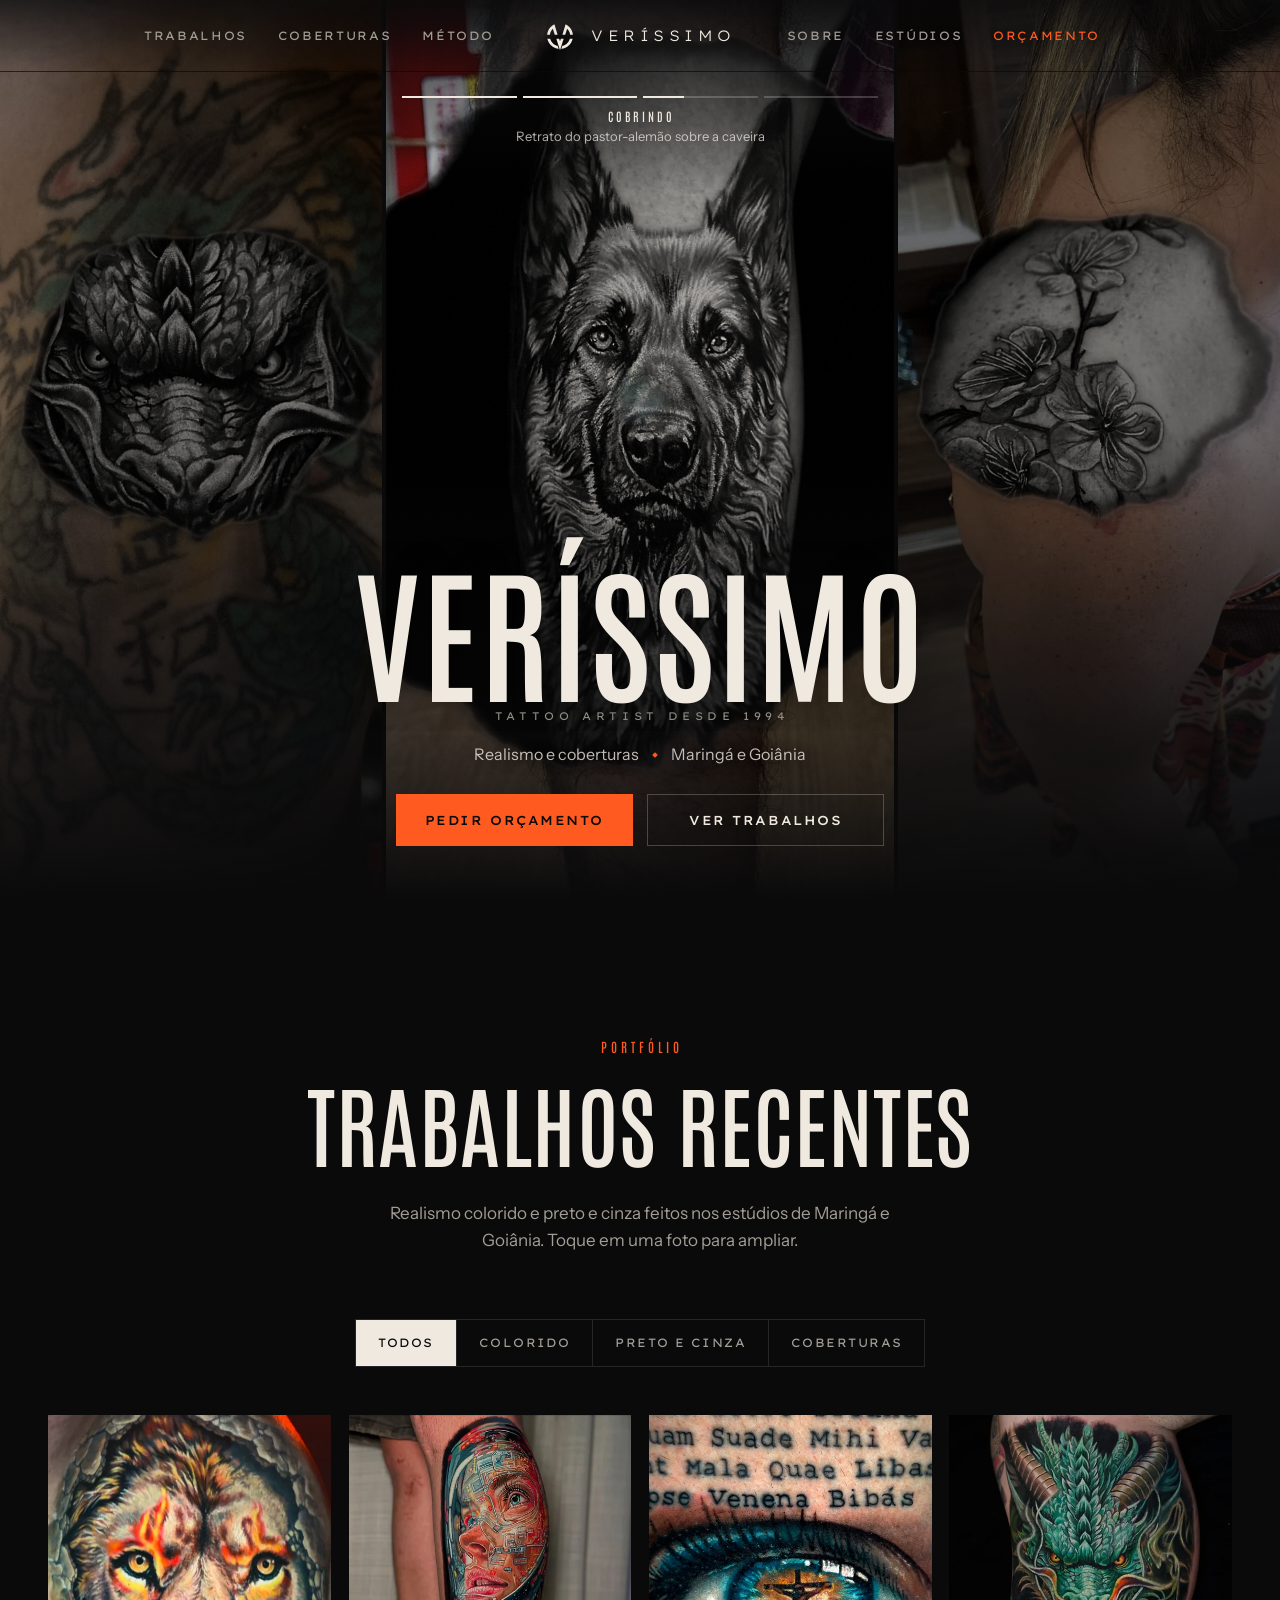
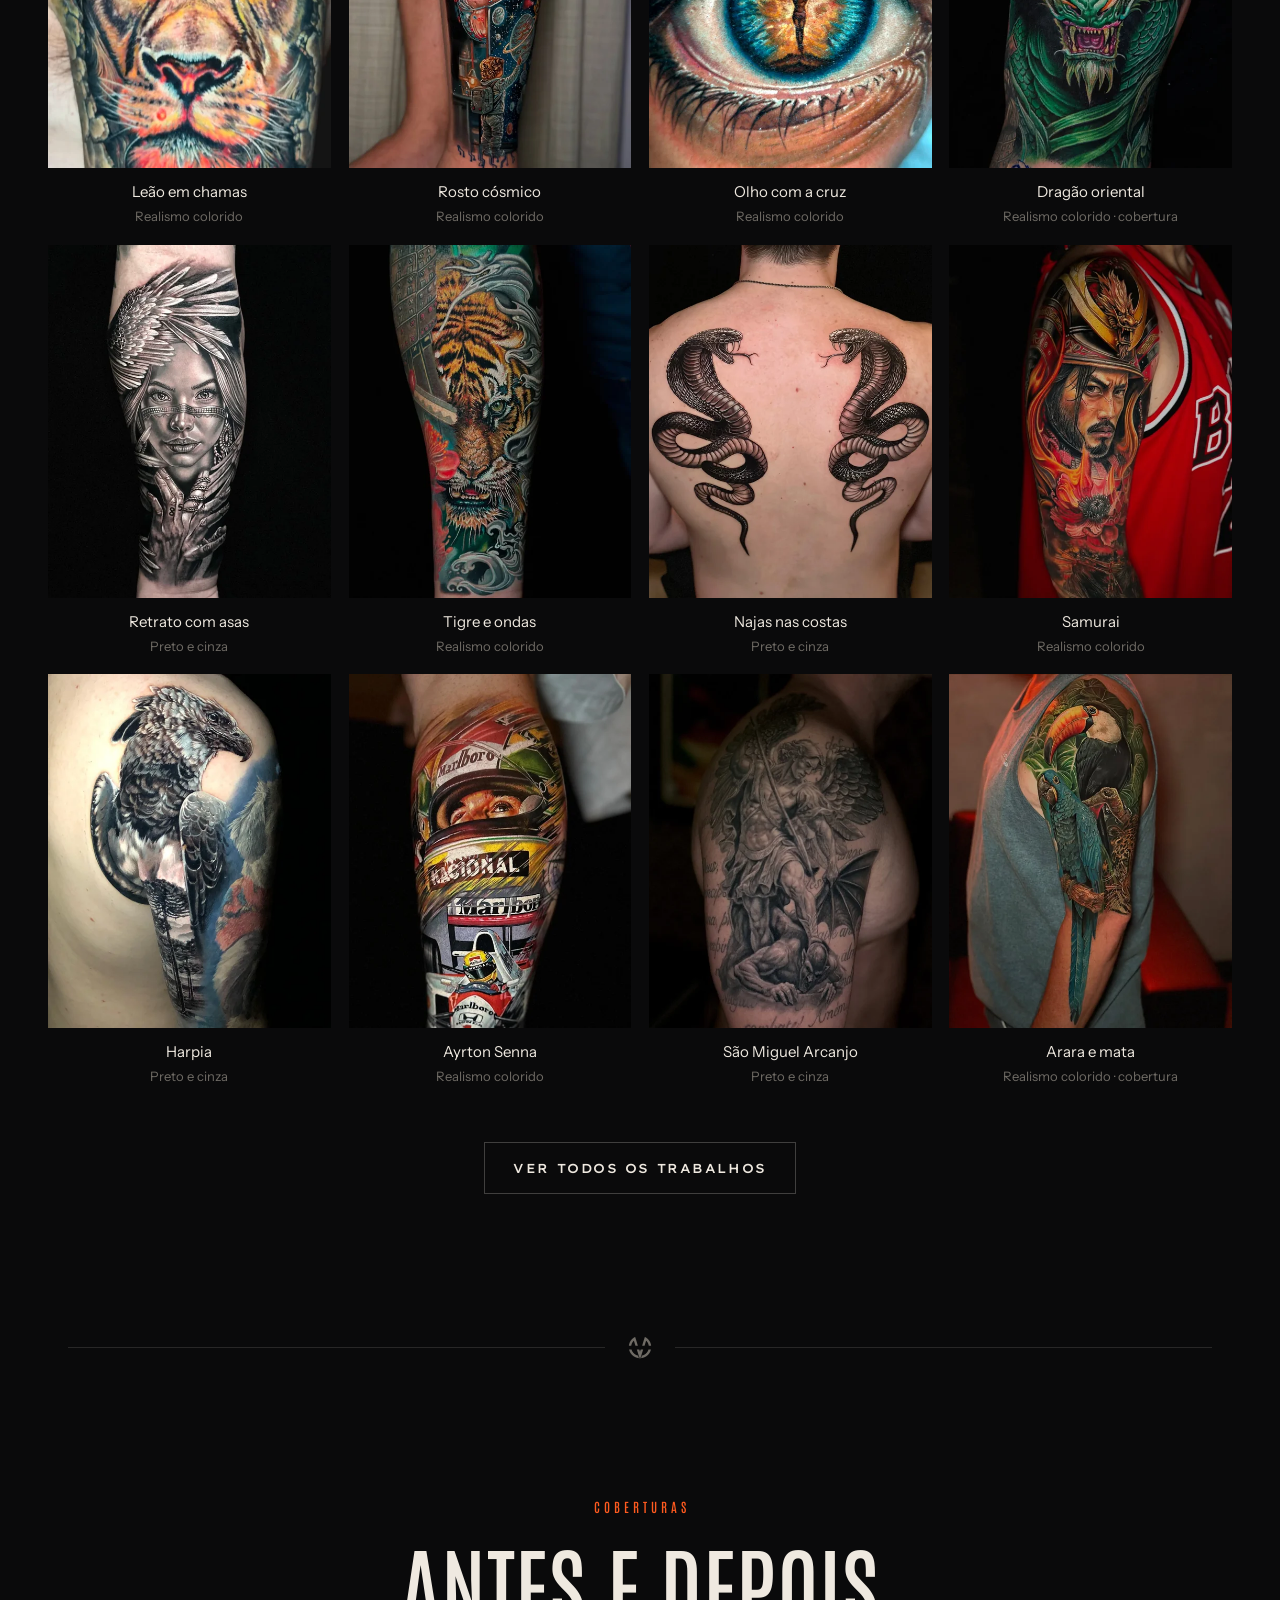
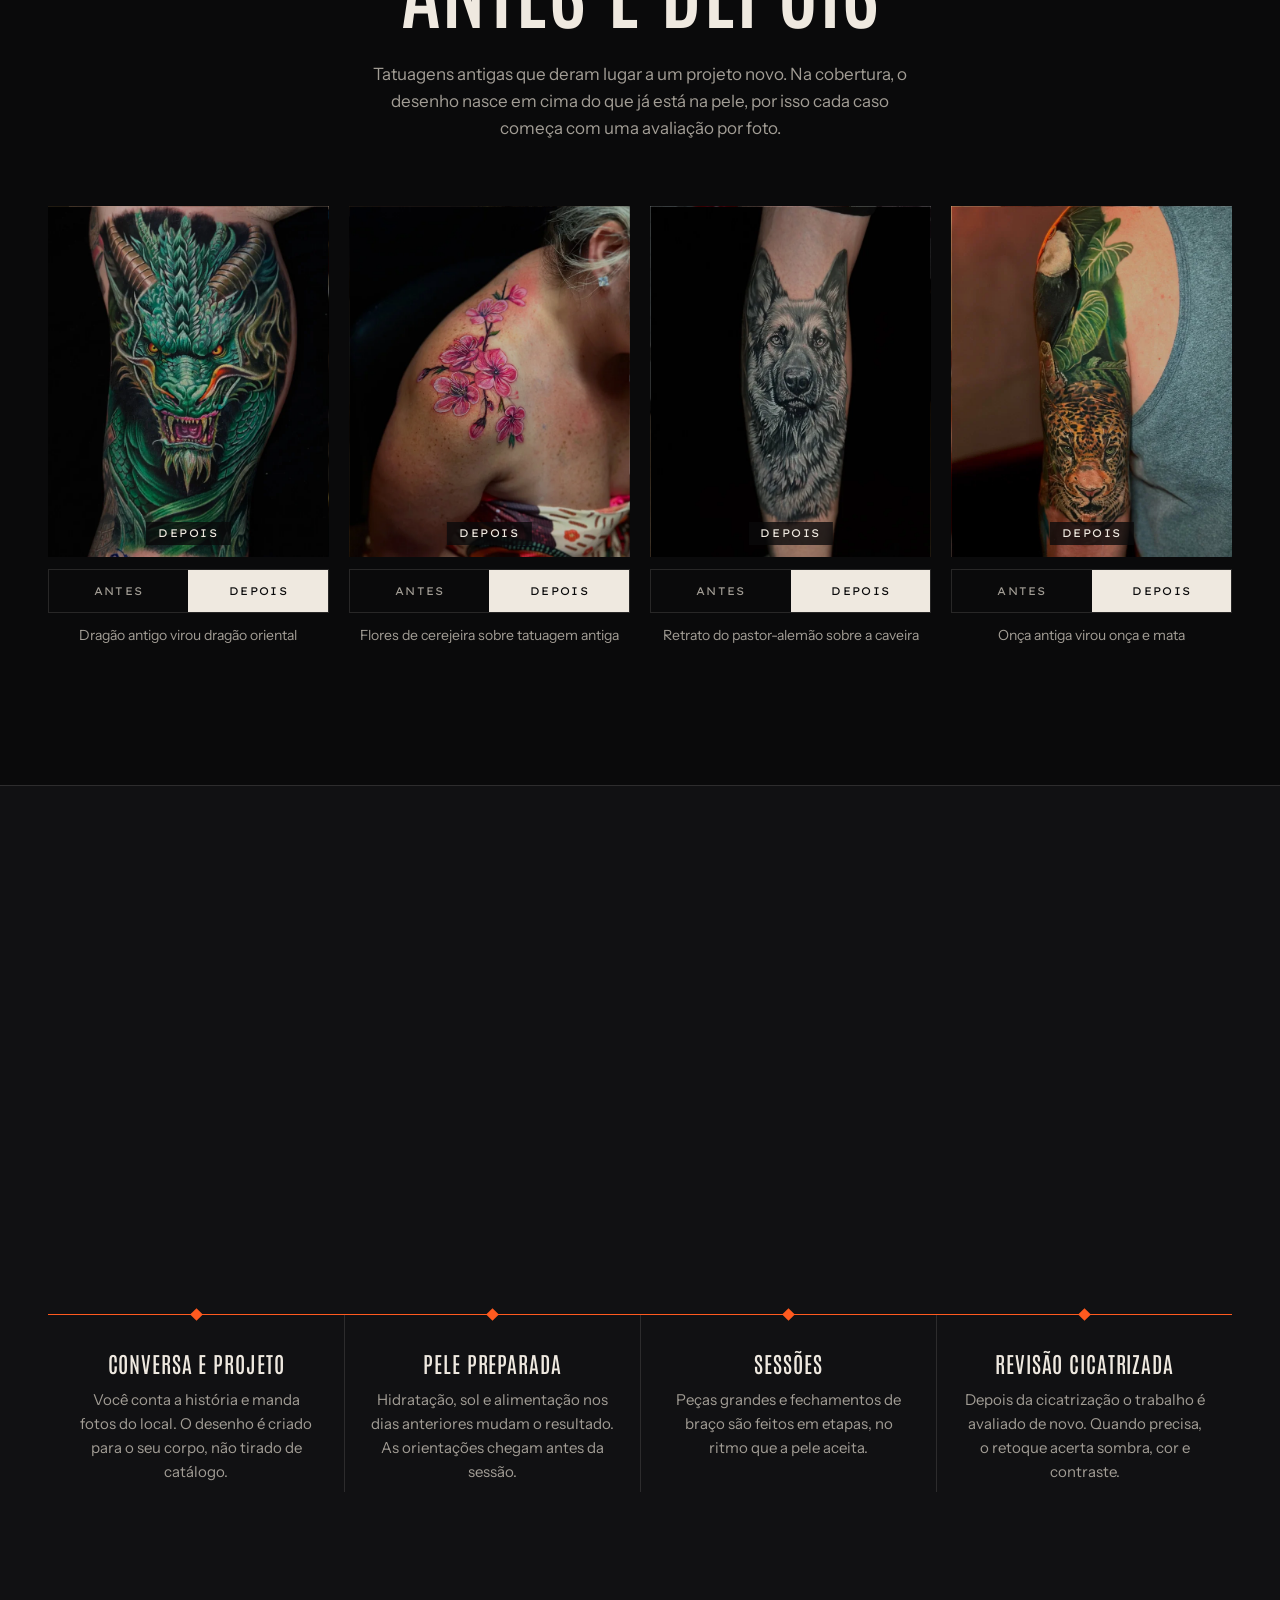
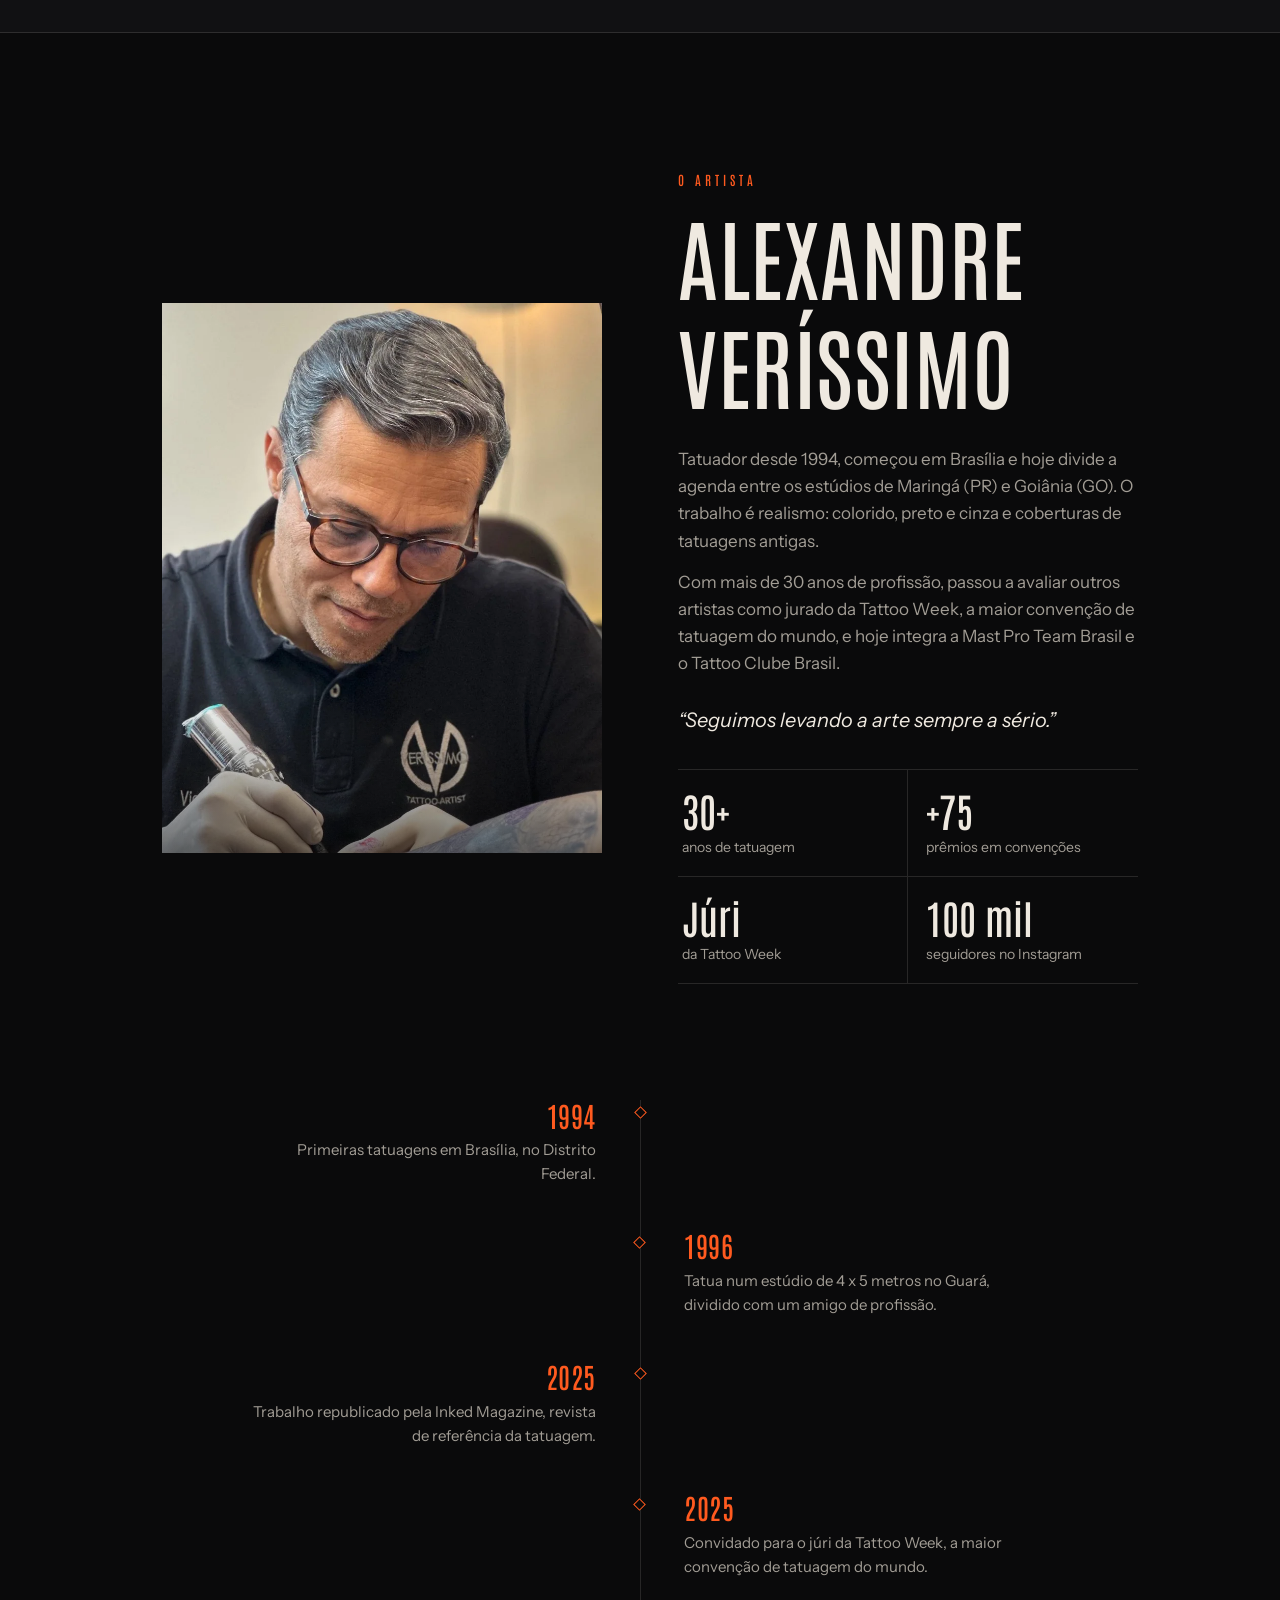
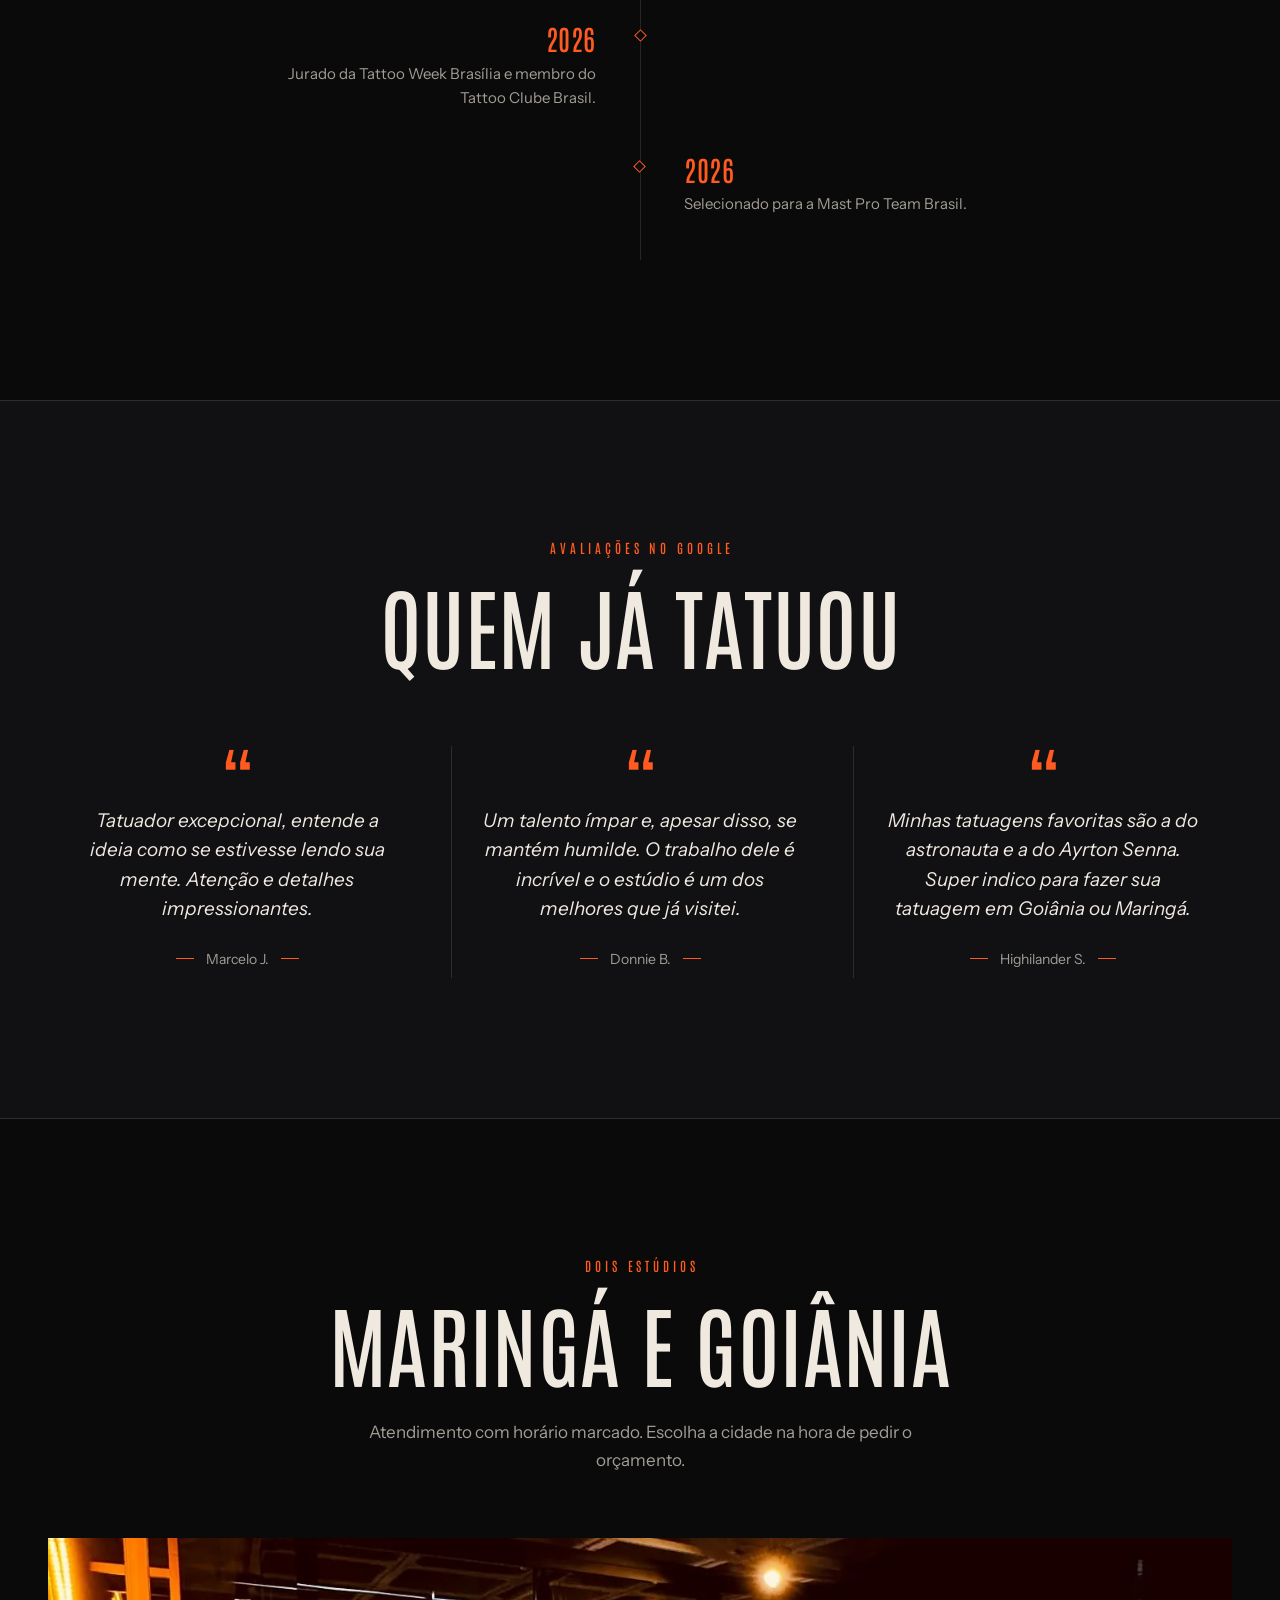
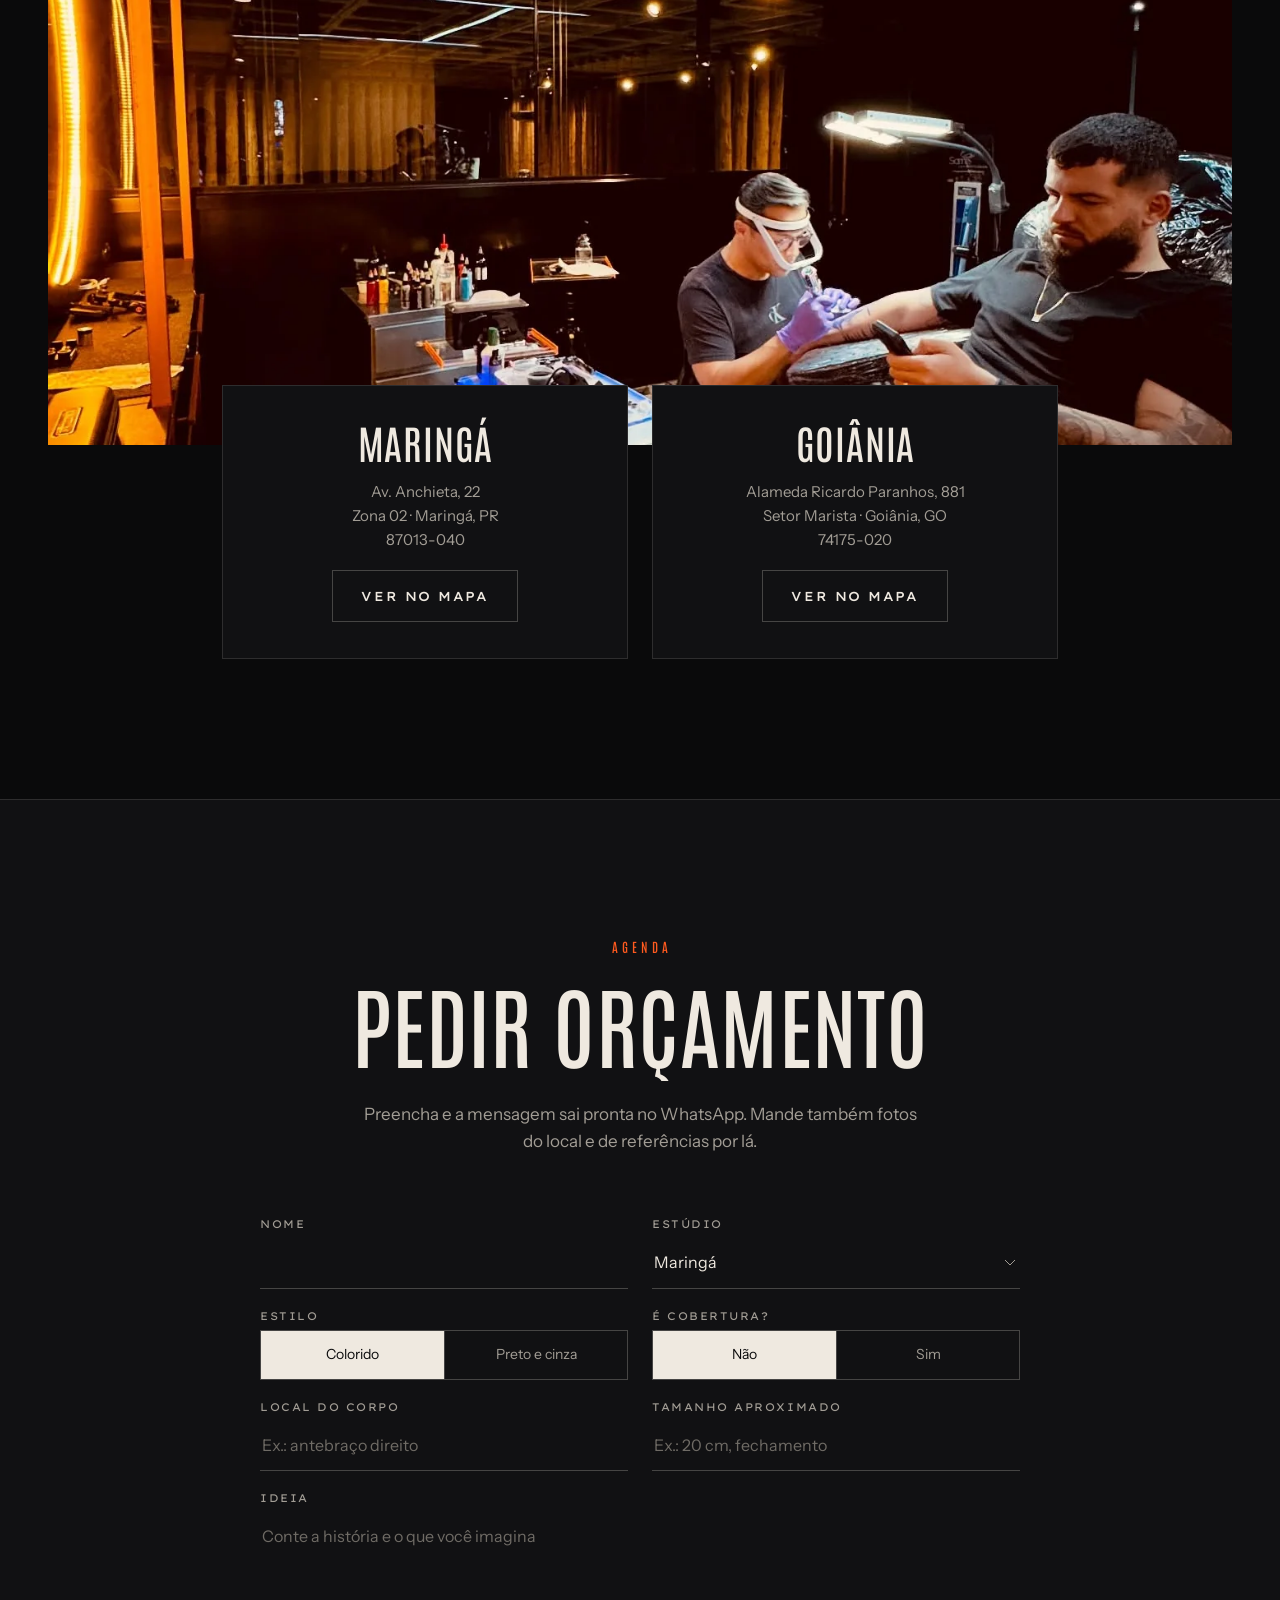
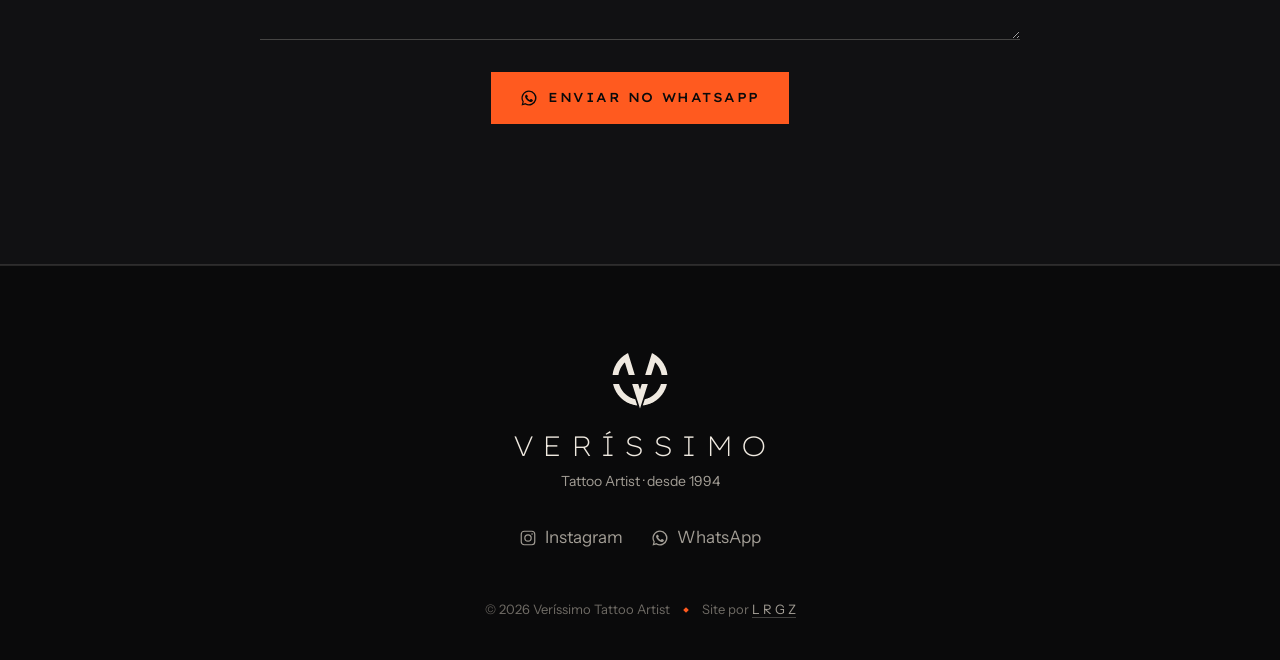
==== index.html @ 35c8b642 "Hero do PC em tríptico de coberturas, sem desfoque Co-Authored-By: Claude Opus 5.5 <noreply@anthropi" ====
<!doctype html>
<html lang="pt-BR">
<head>
<meta charset="utf-8">
<meta name="viewport" content="width=device-width, initial-scale=1, viewport-fit=cover">
<title>Veríssimo Tattoo Artist · Realismo e coberturas em Maringá e Goiânia</title>
<meta name="description" content="Alexandre Veríssimo, tatuador desde 1994: realismo colorido, preto e cinza e coberturas. Estúdios em Maringá (PR) e Goiânia (GO). Jurado da Tattoo Week.">
<meta name="robots" content="noindex">
<meta name="theme-color" content="#0a0a0b">
<link rel="icon" href="favicon.ico" sizes="48x48">
<link rel="icon" href="assets/img/favicon.svg" type="image/svg+xml">
<link rel="apple-touch-icon" href="assets/img/apple-touch-icon.png">
<link rel="manifest" href="site.webmanifest">
<meta property="og:type" content="website">
<meta property="og:title" content="Veríssimo Tattoo Artist">
<meta property="og:description" content="Realismo colorido, preto e cinza e coberturas. Maringá e Goiânia.">
<meta property="og:image" content="https://azeugral.github.io/verissimo-tattoo/assets/img/capa.jpg">
<meta property="og:url" content="https://azeugral.github.io/verissimo-tattoo/">
<link rel="preload" href="assets/fonts/antonio.woff2?v=2" as="font" type="font/woff2" crossorigin>
<link rel="preload" href="assets/fonts/lexend-exa.woff2" as="font" type="font/woff2" crossorigin>
<link rel="preload" href="assets/hero/dragao-a.webp" as="image">
<link rel="preload" href="assets/fonts/instrument-sans.woff2" as="font" type="font/woff2" crossorigin>
<link rel="stylesheet" href="assets/css/site.css?v=9">
<script type="application/ld+json">{"@context":"https://schema.org","@type":"TattooParlor","name":"Veríssimo Tattoo Artist","founder":"Alexandre Veríssimo","telephone":"+55 44 99176-1485","sameAs":["https://www.instagram.com/verissimotattoo/"],"location":[{"@type":"Place","name":"Estúdio Maringá","address":{"@type":"PostalAddress","streetAddress":"Av. Anchieta, 22, Zona 02","addressLocality":"Maringá","addressRegion":"PR","postalCode":"87013-040","addressCountry":"BR"}},{"@type":"Place","name":"Estúdio Goiânia","address":{"@type":"PostalAddress","streetAddress":"Alameda Ricardo Paranhos, 881, Setor Marista","addressLocality":"Goiânia","addressRegion":"GO","postalCode":"74175-020","addressCountry":"BR"}}]}</script>
</head>
<body>
<svg width="0" height="0" style="position:absolute" aria-hidden="true">
  <symbol id="simb" viewBox="-116 -116 232 232"><path fill="currentColor" fill-rule="evenodd" d="M0.00 110.30L-0.05 110.30L-14.24 66.10L-28.43 21.89L-28.48 21.68L-28.54 21.46L-17.48 21.46L-6.42 21.46L-3.24 31.37L-0.06 41.28L0.00 41.28L0.06 41.28L3.24 31.37L6.42 21.46L17.48 21.46L28.54 21.46L28.48 21.68L28.43 21.89L14.24 66.10L0.05 110.30L0.00 110.30ZM-10.16 99.46L-10.30 99.45L-11.02 99.36L-11.74 99.27L-13.86 98.98L-15.97 98.69L-17.58 98.40L-19.19 98.11L-20.78 97.77L-22.38 97.43L-24.31 96.95L-26.24 96.46L-28.03 95.94L-29.82 95.42L-31.95 94.70L-34.07 93.98L-35.48 93.45L-36.88 92.92L-38.28 92.34L-39.68 91.76L-41.30 91.02L-42.92 90.29L-44.76 89.37L-46.60 88.45L-48.12 87.61L-49.64 86.78L-51.43 85.71L-53.21 84.64L-55.49 83.12L-57.76 81.61L-59.55 80.28L-61.33 78.94L-62.54 77.97L-63.75 77.00L-65.39 75.58L-67.04 74.17L-68.85 72.45L-70.67 70.74L-72.42 68.89L-74.17 67.04L-75.58 65.40L-77.00 63.75L-77.97 62.54L-78.94 61.34L-80.28 59.55L-81.61 57.76L-83.12 55.49L-84.64 53.21L-85.71 51.43L-86.78 49.64L-87.61 48.12L-88.45 46.60L-89.37 44.76L-90.29 42.92L-91.02 41.30L-91.76 39.68L-92.34 38.28L-92.92 36.88L-93.45 35.48L-93.98 34.07L-94.70 31.95L-95.42 29.82L-95.94 28.03L-96.46 26.25L-96.90 24.50L-97.33 22.77L-97.44 22.28L-97.54 21.80L-97.60 21.63L-97.65 21.46L-86.77 21.46L-75.89 21.46L-75.73 22.06L-75.56 22.67L-74.76 25.04L-73.97 27.41L-73.42 28.81L-72.87 30.21L-72.14 31.85L-71.41 33.50L-70.50 35.32L-69.59 37.15L-68.90 38.37L-68.22 39.59L-67.50 40.79L-66.77 42.00L-65.65 43.69L-64.53 45.39L-63.11 47.27L-61.70 49.16L-60.61 50.46L-59.52 51.76L-58.29 53.12L-57.06 54.47L-55.18 56.31L-53.31 58.15L-52.20 59.12L-51.09 60.10L-49.93 61.05L-48.77 62.00L-47.07 63.27L-45.37 64.54L-43.68 65.65L-42.00 66.77L-40.79 67.50L-39.59 68.22L-38.37 68.90L-37.15 69.59L-35.32 70.50L-33.49 71.41L-31.85 72.14L-30.21 72.87L-28.84 73.40L-27.47 73.94L-25.46 74.63L-23.44 75.32L-21.65 75.83L-19.86 76.34L-18.56 76.65L-17.26 76.96L-13.69 88.09L-10.12 99.23L-10.08 99.35L-10.03 99.47L-10.16 99.46ZM10.35 99.43L10.03 99.48L10.07 99.36L10.12 99.23L13.69 88.09L17.25 76.96L18.56 76.65L19.86 76.34L21.65 75.83L23.44 75.32L25.46 74.63L27.47 73.94L28.84 73.40L30.21 72.87L31.85 72.14L33.50 71.41L35.32 70.50L37.15 69.59L38.37 68.90L39.59 68.22L40.79 67.50L42.00 66.77L43.68 65.65L45.37 64.54L47.07 63.27L48.77 62.00L49.93 61.05L51.09 60.10L52.20 59.12L53.31 58.15L55.18 56.31L57.06 54.47L58.29 53.12L59.52 51.76L60.61 50.46L61.70 49.16L63.11 47.27L64.53 45.39L65.65 43.69L66.77 42.00L67.50 40.79L68.22 39.59L68.90 38.37L69.59 37.15L70.50 35.32L71.41 33.50L72.14 31.85L72.87 30.21L73.42 28.81L73.97 27.41L74.76 25.04L75.56 22.67L75.73 22.06L75.89 21.46L86.77 21.46L97.65 21.46L97.60 21.63L97.54 21.80L97.44 22.28L97.33 22.77L96.90 24.50L96.46 26.25L95.94 28.03L95.42 29.82L94.70 31.95L93.98 34.07L93.45 35.48L92.92 36.88L92.34 38.28L91.76 39.68L91.02 41.30L90.29 42.92L89.37 44.76L88.45 46.60L87.61 48.12L86.78 49.64L85.71 51.43L84.64 53.21L83.12 55.49L81.61 57.76L80.28 59.55L78.94 61.34L77.97 62.54L77.00 63.75L75.58 65.40L74.17 67.04L72.42 68.89L70.67 70.74L68.85 72.45L67.04 74.17L65.40 75.58L63.75 77.00L62.54 77.97L61.34 78.94L59.55 80.28L57.76 81.61L55.49 83.12L53.21 84.64L51.43 85.71L49.64 86.78L48.12 87.61L46.60 88.45L44.76 89.37L42.92 90.29L41.30 91.02L39.68 91.76L38.28 92.34L36.88 92.92L35.48 93.45L34.07 93.98L31.95 94.70L29.82 95.42L28.03 95.94L26.25 96.46L24.50 96.90L22.77 97.33L21.46 97.62L20.16 97.91L18.37 98.25L16.58 98.59L14.60 98.88L12.61 99.17L11.65 99.27L10.68 99.38L10.35 99.43ZM-88.77 -10.54L-99.40 -10.54L-99.33 -11.19L-99.26 -11.84L-98.97 -13.91L-98.68 -15.99L-98.40 -17.59L-98.11 -19.19L-97.77 -20.78L-97.43 -22.38L-96.95 -24.31L-96.46 -26.24L-95.94 -28.03L-95.42 -29.82L-94.70 -31.95L-93.98 -34.07L-93.45 -35.48L-92.92 -36.88L-92.34 -38.28L-91.76 -39.68L-91.02 -41.30L-90.29 -42.92L-89.37 -44.76L-88.45 -46.60L-87.61 -48.12L-86.78 -49.64L-85.71 -51.43L-84.64 -53.21L-83.12 -55.49L-81.61 -57.76L-80.28 -59.55L-78.94 -61.33L-77.97 -62.54L-77.00 -63.75L-75.58 -65.39L-74.17 -67.04L-72.45 -68.85L-70.74 -70.67L-68.89 -72.42L-67.04 -74.17L-65.39 -75.58L-63.75 -77.00L-62.54 -77.97L-61.33 -78.94L-59.55 -80.28L-57.76 -81.61L-55.49 -83.12L-53.21 -84.64L-51.43 -85.71L-49.64 -86.78L-48.12 -87.61L-46.60 -88.45L-44.94 -89.28L-43.28 -90.11L-43.21 -90.03L-43.13 -89.95L-31.09 -50.85L-19.05 -11.74L-18.87 -11.14L-18.68 -10.54L-29.71 -10.54L-40.75 -10.54L-47.59 -32.75L-54.43 -54.95L-54.68 -55.77L-54.93 -56.58L-55.99 -55.52L-57.05 -54.47L-58.28 -53.12L-59.52 -51.77L-60.61 -50.46L-61.70 -49.15L-63.11 -47.27L-64.53 -45.38L-65.65 -43.69L-66.77 -42.00L-67.50 -40.79L-68.22 -39.59L-68.90 -38.37L-69.59 -37.15L-70.50 -35.32L-71.41 -33.49L-72.14 -31.85L-72.87 -30.21L-73.42 -28.81L-73.97 -27.40L-74.83 -24.84L-75.68 -22.28L-76.12 -20.64L-76.56 -18.99L-76.94 -17.30L-77.32 -15.61L-77.61 -14.02L-77.90 -12.42L-78.02 -11.48L-78.15 -10.54L-88.77 -10.54ZM29.71 -10.54L18.68 -10.54L18.87 -11.14L19.05 -11.74L31.09 -50.85L43.13 -89.95L43.21 -90.03L43.28 -90.11L44.94 -89.28L46.60 -88.45L48.12 -87.61L49.64 -86.78L51.43 -85.71L53.21 -84.64L55.49 -83.12L57.76 -81.61L59.55 -80.28L61.34 -78.94L62.54 -77.97L63.75 -77.00L65.40 -75.58L67.04 -74.17L68.89 -72.42L70.74 -70.67L72.45 -68.85L74.17 -67.04L75.58 -65.39L77.00 -63.75L77.97 -62.54L78.94 -61.33L80.28 -59.55L81.61 -57.76L83.12 -55.49L84.64 -53.21L85.71 -51.43L86.78 -49.64L87.61 -48.12L88.45 -46.60L89.37 -44.76L90.29 -42.92L91.02 -41.30L91.76 -39.68L92.34 -38.28L92.92 -36.88L93.45 -35.48L93.98 -34.07L94.70 -31.95L95.42 -29.82L95.94 -28.03L96.46 -26.24L96.95 -24.31L97.43 -22.38L97.77 -20.78L98.11 -19.19L98.40 -17.59L98.68 -15.99L98.97 -13.91L99.26 -11.84L99.33 -11.19L99.40 -10.54L88.77 -10.54L78.15 -10.54L78.02 -11.48L77.90 -12.42L77.61 -14.02L77.32 -15.61L76.94 -17.30L76.56 -18.99L76.12 -20.64L75.68 -22.28L74.83 -24.84L73.97 -27.40L73.42 -28.81L72.87 -30.21L72.14 -31.85L71.41 -33.49L70.50 -35.32L69.59 -37.15L68.90 -38.37L68.22 -39.59L67.50 -40.79L66.77 -42.00L65.65 -43.69L64.53 -45.38L63.11 -47.27L61.70 -49.15L60.61 -50.46L59.52 -51.77L58.28 -53.12L57.05 -54.47L55.99 -55.52L54.93 -56.58L54.68 -55.77L54.43 -54.95L47.59 -32.75L40.75 -10.54L29.71 -10.54Z"/></symbol>
  <symbol id="i-wa" viewBox="0 0 24 24"><path fill="currentColor" d="M12 2a10 10 0 0 0-8.6 15.1L2 22l5-1.3A10 10 0 1 0 12 2zm0 18.2c-1.6 0-3.1-.4-4.4-1.2l-.3-.2-3 .8.8-2.9-.2-.3A8.2 8.2 0 1 1 12 20.2zm4.5-6.1c-.2-.1-1.5-.7-1.7-.8-.2-.1-.4-.1-.6.1l-.8 1c-.1.2-.3.2-.5.1a6.7 6.7 0 0 1-3.3-2.9c-.3-.4.3-.4.7-1.4.1-.2 0-.3 0-.4l-.8-1.8c-.2-.5-.4-.4-.6-.4h-.5c-.2 0-.4.1-.7.3-.2.3-.9.9-.9 2.2s.9 2.5 1 2.7c.1.2 1.8 2.8 4.4 3.9 1.6.7 2.3.8 3.1.6.5-.1 1.5-.6 1.7-1.2.2-.6.2-1.1.1-1.2l-.6-.6z"/></symbol>
  <symbol id="i-ig" viewBox="0 0 24 24"><path fill="none" stroke="currentColor" stroke-width="1.6" d="M7 3h10a4 4 0 0 1 4 4v10a4 4 0 0 1-4 4H7a4 4 0 0 1-4-4V7a4 4 0 0 1 4-4z"/><circle cx="12" cy="12" r="4.2" fill="none" stroke="currentColor" stroke-width="1.6"/><circle cx="17.4" cy="6.6" r="1.1" fill="currentColor"/></symbol>
</svg>

<a class="saltar" href="#conteudo">Pular para o conteúdo</a>

<header class="topo" id="topo">
  <nav class="nav nav-e" aria-label="Seções">
    <a href="#trabalhos">Trabalhos</a><a href="#coberturas">Coberturas</a><a href="#metodo">Método</a>
  </nav>
  <button class="topo-bt menu-bt" type="button" aria-label="Abrir menu" aria-expanded="false" aria-controls="menu"><span></span><span></span></button>
  <a class="marca" href="#inicio" aria-label="Veríssimo Tattoo Artist, início">
    <svg class="marca-s" aria-hidden="true"><use href="#simb"/></svg>
    <span class="marca-t">Veríssimo</span>
  </a>
  <a class="topo-bt wa-bt" href="https://wa.me/5544991761485" target="_blank" rel="noopener" aria-label="WhatsApp"><svg aria-hidden="true"><use href="#i-wa"/></svg></a>
  <nav class="nav nav-d" aria-label="Seções">
    <a href="#sobre">Sobre</a><a href="#estudios">Estúdios</a><a href="#orcamento" class="nav-cta">Orçamento</a>
  </nav>
</header>

<div class="menu" id="menu" hidden>
  <nav aria-label="Menu">
    <a href="#trabalhos">Trabalhos</a><a href="#coberturas">Coberturas</a><a href="#metodo">Método</a>
    <a href="#sobre">Sobre</a><a href="#estudios">Estúdios</a><a href="#orcamento">Orçamento</a>
  </nav>
  <a class="menu-ig" href="https://www.instagram.com/verissimotattoo/" target="_blank" rel="noopener"><svg aria-hidden="true"><use href="#i-ig"/></svg>@verissimotattoo</a>
</div>

<main id="conteudo">

<section class="hero" id="inicio">
  <div class="amb" aria-hidden="true">
    <img src="assets/hero/dragao-amb.webp" alt="" class="on"><img src="assets/hero/cerejeira-amb.webp" alt=""><img src="assets/hero/pastor-amb.webp" alt=""><img src="assets/hero/onca-amb.webp" alt="">
  </div>
  <div class="quadro" role="img" aria-label="Coberturas de Veríssimo: a tatuagem antiga dá lugar ao trabalho novo, primeiro em preto e cinza, depois em cor">
    <img class="q-poster" src="assets/hero/dragao-a.webp" alt="" width="1080" height="1350">
    <video class="q-video" muted playsinline loop preload="none" poster="assets/hero/dragao-a.webp" aria-hidden="true"></video>
    <canvas class="q-gl" aria-hidden="true"></canvas>
    <div class="q-topo" aria-hidden="true">
      <div class="q-barras"><i><b></b></i><i><b></b></i><i><b></b></i><i><b></b></i></div>
      <p class="q-rot"><span class="q-fase">Antes</span><span class="q-t">Dragão antigo virou dragão oriental</span></p>
    </div>
  </div>
  <h1 class="nome"><span class="nome-w">Veríssimo</span><span class="nome-s">Tattoo Artist desde 1994</span></h1>
  <p class="hero-sub">Realismo e coberturas<span class="sep" aria-hidden="true"></span>Maringá e Goiânia</p>
  <div class="hero-bts">
    <a class="bt bt-cor" href="#orcamento">Pedir orçamento</a>
    <a class="bt bt-fio" href="#trabalhos">Ver trabalhos</a>
  </div>
</section>

<section class="secao" id="trabalhos">
  <div class="cab rev">
    <span class="chapeu">Portfólio</span>
    <h2><span>Trabalhos recentes</span></h2>
    <p>Realismo colorido e preto e cinza feitos nos estúdios de Maringá e Goiânia. Toque em uma foto para ampliar.</p>
  </div>
  <div class="filtros rev" role="group" aria-label="Filtrar trabalhos">
    <button type="button" class="filtro on" data-f="todos" aria-pressed="true">Todos</button>
    <button type="button" class="filtro" data-f="cor" aria-pressed="false">Colorido</button>
    <button type="button" class="filtro" data-f="pc" aria-pressed="false">Preto e cinza</button>
    <button type="button" class="filtro" data-f="cob" aria-pressed="false">Coberturas</button>
  </div>
  <ul class="grade" id="grade"></ul>
  <div class="mais-w"><button type="button" class="bt bt-fio" id="mais">Ver todos os trabalhos</button></div>
</section>

<div class="divisor" aria-hidden="true"><i></i><svg><use href="#simb"/></svg><i></i></div>

<section class="secao" id="coberturas">
  <div class="cab rev">
    <span class="chapeu">Coberturas</span>
    <h2><span>Antes e depois</span></h2>
    <p>Tatuagens antigas que deram lugar a um projeto novo. Na cobertura, o desenho nasce em cima do que já está na pele, por isso cada caso começa com uma avaliação por foto.</p>
  </div>
  <ul class="cobs" id="cobs"></ul>
</section>

<section class="secao secao-escura" id="metodo">
  <div class="cab rev">
    <span class="chapeu">Como funciona</span>
    <h2><span>Do projeto à revisão</span></h2>
    <p>O cuidado não termina quando a máquina desliga. Toda tatuagem passa por quatro etapas.</p>
  </div>
  <ol class="passos">
    <li class="passo rev"><span class="passo-m" aria-hidden="true"></span><h3>Conversa e projeto</h3><p>Você conta a história e manda fotos do local. O desenho é criado para o seu corpo, não tirado de catálogo.</p></li>
    <li class="passo rev"><span class="passo-m" aria-hidden="true"></span><h3>Pele preparada</h3><p>Hidratação, sol e alimentação nos dias anteriores mudam o resultado. As orientações chegam antes da sessão.</p></li>
    <li class="passo rev"><span class="passo-m" aria-hidden="true"></span><h3>Sessões</h3><p>Peças grandes e fechamentos de braço são feitos em etapas, no ritmo que a pele aceita.</p></li>
    <li class="passo rev"><span class="passo-m" aria-hidden="true"></span><h3>Revisão cicatrizada</h3><p>Depois da cicatrização o trabalho é avaliado de novo. Quando precisa, o retoque acerta sombra, cor e contraste.</p></li>
  </ol>
</section>

<section class="secao" id="sobre">
  <div class="sobre">
    <figure class="sobre-foto">
      <img src="assets/img/verissimo.webp" alt="Alexandre Veríssimo tatuando, de óculos e camisa polo preta com o símbolo do estúdio" width="864" height="1080" decoding="async">
    </figure>
    <div class="sobre-txt rev">
      <span class="chapeu">O artista</span>
      <h2><span>Alexandre Veríssimo</span></h2>
      <p>Tatuador desde 1994, começou em Brasília e hoje divide a agenda entre os estúdios de Maringá (PR) e Goiânia (GO). O trabalho é realismo: colorido, preto e cinza e coberturas de tatuagens antigas.</p>
      <p>Com mais de 30 anos de profissão, passou a avaliar outros artistas como jurado da Tattoo Week, a maior convenção de tatuagem do mundo, e hoje integra a Mast Pro Team Brasil e o Tattoo Clube Brasil.</p>
      <blockquote>“Seguimos levando a arte sempre a sério.”</blockquote>
      <dl class="fatos">
        <div><dt>30+</dt><dd>anos de tatuagem</dd></div>
        <div><dt>+75</dt><dd>prêmios em convenções</dd></div>
        <div><dt>Júri</dt><dd>da Tattoo Week</dd></div>
        <div><dt>100 mil</dt><dd>seguidores no Instagram</dd></div>
      </dl>
    </div>
  </div>
  <ol class="linha" aria-label="Trajetória">
    <li class="marco rev"><b>1994</b><p>Primeiras tatuagens em Brasília, no Distrito Federal.</p></li>
    <li class="marco rev"><b>1996</b><p>Tatua num estúdio de 4 x 5 metros no Guará, dividido com um amigo de profissão.</p></li>
    <li class="marco rev"><b>2025</b><p>Trabalho republicado pela Inked Magazine, revista de referência da tatuagem.</p></li>
    <li class="marco rev"><b>2025</b><p>Convidado para o júri da Tattoo Week, a maior convenção de tatuagem do mundo.</p></li>
    <li class="marco rev"><b>2026</b><p>Jurado da Tattoo Week Brasília e membro do Tattoo Clube Brasil.</p></li>
    <li class="marco rev"><b>2026</b><p>Selecionado para a Mast Pro Team Brasil.</p></li>
  </ol>
</section>

<section class="secao secao-escura" id="depoimentos">
  <div class="cab rev">
    <span class="chapeu">Avaliações no Google</span>
    <h2><span>Quem já tatuou</span></h2>
  </div>
  <div class="deps">
    <figure class="dep rev"><blockquote>Tatuador excepcional, entende a ideia como se estivesse lendo sua mente. Atenção e detalhes impressionantes.</blockquote><figcaption>Marcelo J.</figcaption></figure>
    <figure class="dep rev"><blockquote>Um talento ímpar e, apesar disso, se mantém humilde. O trabalho dele é incrível e o estúdio é um dos melhores que já visitei.</blockquote><figcaption>Donnie B.</figcaption></figure>
    <figure class="dep rev"><blockquote>Minhas tatuagens favoritas são a do astronauta e a do Ayrton Senna. Super indico para fazer sua tatuagem em Goiânia ou Maringá.</blockquote><figcaption>Highilander S.</figcaption></figure>
  </div>
</section>

<section class="secao" id="estudios">
  <div class="cab rev">
    <span class="chapeu">Dois estúdios</span>
    <h2><span>Maringá e Goiânia</span></h2>
    <p>Atendimento com horário marcado. Escolha a cidade na hora de pedir o orçamento.</p>
  </div>
  <figure class="estudio-foto revela"><img src="assets/img/estudio.webp" alt="Interior do estúdio, com luz âmbar, piso xadrez e uma sessão em andamento" width="1440" height="1350" loading="lazy"></figure>
  <div class="estudios">
    <article class="estudio rev">
      <h3>Maringá</h3>
      <p>Av. Anchieta, 22<br>Zona 02 · Maringá, PR<br>87013-040</p>
      <a class="bt bt-fio" href="https://www.google.com/maps/search/?api=1&amp;query=Ver%C3%ADssimo%20Tattoo%20Av.%20Anchieta%2022%20Maring%C3%A1" target="_blank" rel="noopener">Ver no mapa</a>
    </article>
    <article class="estudio rev">
      <h3>Goiânia</h3>
      <p>Alameda Ricardo Paranhos, 881<br>Setor Marista · Goiânia, GO<br>74175-020</p>
      <a class="bt bt-fio" href="https://www.google.com/maps/search/?api=1&amp;query=Ver%C3%ADssimo%20Tattoo%20Artist%20Alameda%20Ricardo%20Paranhos%20881%20Goi%C3%A2nia" target="_blank" rel="noopener">Ver no mapa</a>
    </article>
  </div>
</section>

<section class="secao secao-escura" id="orcamento">
  <div class="cab rev">
    <span class="chapeu">Agenda</span>
    <h2><span>Pedir orçamento</span></h2>
    <p>Preencha e a mensagem sai pronta no WhatsApp. Mande também fotos do local e de referências por lá.</p>
  </div>
  <form class="form rev" id="form" novalidate>
    <label class="campo"><span>Nome</span><input name="nome" autocomplete="name" required></label>
    <label class="campo"><span>Estúdio</span><select name="estudio"><option>Maringá</option><option>Goiânia</option><option>Ainda não sei</option></select></label>
    <fieldset class="campo campo-op">
      <legend>Estilo</legend>
      <div class="ops">
        <label><input type="radio" name="estilo" value="Colorido" checked><span>Colorido</span></label>
        <label><input type="radio" name="estilo" value="Preto e cinza"><span>Preto e cinza</span></label>
      </div>
    </fieldset>
    <fieldset class="campo campo-op">
      <legend>É cobertura?</legend>
      <div class="ops">
        <label><input type="radio" name="cob" value="Não" checked><span>Não</span></label>
        <label><input type="radio" name="cob" value="Sim"><span>Sim</span></label>
      </div>
    </fieldset>
    <label class="campo"><span>Local do corpo</span><input name="local" placeholder="Ex.: antebraço direito"></label>
    <label class="campo"><span>Tamanho aproximado</span><input name="tam" placeholder="Ex.: 20 cm, fechamento"></label>
    <label class="campo campo-l"><span>Ideia</span><textarea name="ideia" rows="4" placeholder="Conte a história e o que você imagina"></textarea></label>
    <p class="form-erro" id="erro" hidden>Escreva seu nome para enviar.</p>
    <div class="envio"><button class="bt bt-cor" type="submit"><svg aria-hidden="true"><use href="#i-wa"/></svg>Enviar no WhatsApp</button></div>
  </form>
</section>

</main>

<footer class="rodape">
  <svg class="rodape-s" aria-hidden="true"><use href="#simb"/></svg>
  <p class="rodape-w">Veríssimo</p>
  <p class="rodape-a">Tattoo Artist · desde 1994</p>
  <div class="links">
    <a href="https://www.instagram.com/verissimotattoo/" target="_blank" rel="noopener"><svg aria-hidden="true"><use href="#i-ig"/></svg>Instagram</a>
    <a href="https://wa.me/5544991761485" target="_blank" rel="noopener"><svg aria-hidden="true"><use href="#i-wa"/></svg>WhatsApp</a>
  </div>
  <p class="rodape-pe">© <span id="ano">2026</span> Veríssimo Tattoo Artist<span class="sep" aria-hidden="true"></span>Site por <a href="https://lrgz.com.br" target="_blank" rel="noopener">L R G Z</a></p>
</footer>

<div class="lb" id="lb" hidden role="dialog" aria-modal="true" aria-label="Trabalho ampliado">
  <button class="lb-x" type="button" aria-label="Fechar"></button>
  <button class="lb-n lb-a" type="button" aria-label="Anterior"></button>
  <figure class="lb-f"><img alt=""><figcaption></figcaption></figure>
  <button class="lb-n lb-p" type="button" aria-label="Próximo"></button>
</div>

<script src="assets/js/dados.js?v=5"></script>
<script src="assets/js/cob.js?v=8"></script>
<script src="assets/js/site.js?v=8"></script>
</body>
</html>
---- assets/css/site.css ----
@font-face{font-family:'Antonio';src:url(../fonts/antonio.woff2?v=2) format('woff2');font-weight:100 700;font-display:swap}
@font-face{font-family:'Lexend Exa';src:url(../fonts/lexend-exa.woff2) format('woff2');font-weight:100 900;font-display:swap}
@font-face{font-family:'Instrument Sans';src:url(../fonts/instrument-sans.woff2) format('woff2');font-weight:400 700;font-display:swap}
@font-face{font-family:'Instrument Sans';src:url(../fonts/instrument-sans-it.woff2) format('woff2');font-weight:400;font-style:italic;font-display:swap}

:root{
  --preto:#0a0a0b; --carvao:#111113; --grafite:#19191c; --linha:rgba(239,233,224,.13); --linha2:rgba(239,233,224,.24);
  --marfim:#efe9e0; --cinza:#a29d95; --cinza2:#6f6b65; --neon:#ff5a1f; --neon2:#ff7a45;
  --tit:'Lexend Exa',system-ui,sans-serif; --cond:'Antonio','Arial Narrow',sans-serif; --txt:'Instrument Sans',system-ui,sans-serif;
  --ease:cubic-bezier(.16,.84,.32,1);
  --g:clamp(16px,4vw,48px); --max:1240px;
}
*,*::before,*::after{box-sizing:border-box}
[hidden]{display:none!important}
html{-webkit-text-size-adjust:100%;scroll-behavior:smooth;scroll-padding-top:76px}
body{margin:0;background:var(--preto);color:var(--marfim);font:400 17px/1.6 var(--txt);overflow-x:hidden;-webkit-font-smoothing:antialiased}
img,svg,video,canvas{display:block;max-width:100%}
a{color:inherit;text-decoration:none}
button,input,select,textarea{font:inherit;color:inherit}
h1,h2,h3{margin:0;font-weight:300}
p{margin:0}
::selection{background:var(--neon);color:var(--preto)}
:focus-visible{outline:1px solid var(--neon);outline-offset:3px}
.saltar{position:fixed;left:50%;top:8px;transform:translate(-50%,-200%);background:var(--neon);color:var(--preto);padding:10px 16px;z-index:99;white-space:nowrap;transition:transform .3s var(--ease)}
.saltar:focus{transform:translate(-50%,0)}

/* botões retos, preenchimento que corre */
.bt{position:relative;display:inline-flex;align-items:center;justify-content:center;gap:10px;min-height:52px;padding:0 28px;font:500 13px/1 var(--tit);letter-spacing:.12em;text-transform:uppercase;border:1px solid currentColor;overflow:hidden;isolation:isolate;cursor:pointer;background:none;transition:color .35s var(--ease),border-color .35s var(--ease),transform .2s var(--ease)}
.bt::before{content:"";position:absolute;inset:0;z-index:-1;transform:scaleX(0);transform-origin:right;transition:transform .45s var(--ease)}
.bt:hover::before{transform:scaleX(1);transform-origin:left}
.bt:active{transform:translateY(1px)}
.bt svg{width:18px;height:18px}
.bt-cor{background:var(--neon);border-color:var(--neon);color:var(--preto)}
.bt-cor::before{background:var(--marfim)}
.bt-cor:hover{border-color:var(--marfim);box-shadow:0 10px 34px -10px rgba(255,90,31,.6)}
.bt-fio{color:var(--marfim);border-color:var(--linha2)}
.bt-fio::before{background:var(--marfim)}
.bt-fio:hover{color:var(--preto);border-color:var(--marfim)}

/* topo: três colunas iguais, marca no eixo */
.topo{position:fixed;inset:0 0 auto;z-index:20;display:grid;grid-template-columns:1fr auto 1fr;align-items:center;height:72px;padding:0 var(--g);transition:background .4s var(--ease),border-color .4s var(--ease);border-bottom:1px solid transparent}
.topo.solido{background:rgba(10,10,11,.86);-webkit-backdrop-filter:blur(14px);backdrop-filter:blur(14px);border-color:var(--linha)}
.nav{display:flex;gap:clamp(18px,2.4vw,36px);font:400 12px/1 var(--tit);letter-spacing:.14em;text-transform:uppercase}
.nav-e{justify-content:flex-end;padding-right:clamp(24px,4vw,64px)}
.nav-d{justify-content:flex-start;padding-left:clamp(24px,4vw,64px)}
.nav a{position:relative;padding:8px 0;color:var(--cinza);transition:color .3s var(--ease)}
.nav a::after{content:"";position:absolute;left:0;right:0;bottom:2px;height:1px;background:var(--neon);transform:scaleX(0);transition:transform .35s var(--ease)}
.nav a:hover{color:var(--marfim)}
.nav a:hover::after,.nav a.ativo::after{transform:scaleX(1)}
.nav a.ativo{color:var(--marfim)}
.nav .nav-cta{color:var(--neon)}
.marca{grid-column:2;display:flex;align-items:center;gap:12px}
.marca-s{width:30px;height:30px;color:var(--marfim)}
.marca-t{font:300 15px/1 var(--tit);letter-spacing:.3em;text-transform:uppercase;padding-left:.3em}
.topo-bt{display:none}

/* menu do celular */
.menu{position:fixed;inset:0;z-index:19;background:var(--preto);display:flex;flex-direction:column;align-items:center;justify-content:center;gap:40px;padding:90px 24px 40px}
.menu nav{display:flex;flex-direction:column;align-items:center;gap:22px}
.menu nav a{font:300 22px/1 var(--tit);letter-spacing:.16em;text-transform:uppercase;padding-left:.16em;opacity:0;transform:translateY(10px);transition:opacity .5s var(--ease),transform .5s var(--ease)}
.menu.aberto nav a{opacity:1;transform:none}
.menu nav a:nth-child(2){transition-delay:.04s}.menu nav a:nth-child(3){transition-delay:.08s}.menu nav a:nth-child(4){transition-delay:.12s}.menu nav a:nth-child(5){transition-delay:.16s}.menu nav a:nth-child(6){transition-delay:.2s}
.menu-ig{display:flex;align-items:center;gap:10px;color:var(--cinza);font-size:15px}
.menu-ig svg{width:20px;height:20px}

/* hero: cobertura ao vivo, num quadro no eixo, nome por cima */
.hero{position:relative;min-height:100vh;min-height:100svh;display:flex;flex-direction:column;align-items:center;justify-content:center;padding:92px var(--g) 52px;text-align:center;overflow:hidden;isolation:isolate}
.amb{position:absolute;inset:0;z-index:-1;overflow:hidden}
.amb img{position:absolute;inset:-10%;width:120%;height:120%;max-width:none;object-fit:cover;filter:blur(28px) saturate(1.1);opacity:0;transform:scale(1.04);transition:opacity 1.6s var(--ease),transform 8s linear}
.amb img.on{opacity:.34;transform:scale(1.1)}
.amb::after{content:"";position:absolute;inset:0;background:radial-gradient(70% 62% at 50% 42%,rgba(10,10,11,.25),var(--preto) 78%),linear-gradient(transparent 60%,var(--preto))}
.quadro{--Q:min(calc(100vw - 32px),calc((100svh - 350px) * .8),480px);position:relative;width:var(--Q);aspect-ratio:4/5;background:var(--grafite);overflow:hidden;opacity:0;transform:translateY(18px) scale(.985);transition:opacity 1.2s var(--ease),transform 1.6s var(--ease);box-shadow:0 40px 90px -30px rgba(0,0,0,.9)}
.pronto .quadro{opacity:1;transform:none}
.quadro>img,.quadro>video,.quadro>canvas{position:absolute;inset:0;width:100%;height:100%;object-fit:cover}
.q-video,.q-gl{opacity:0;transition:opacity .8s var(--ease)}
.quadro.gl .q-gl,.quadro.vd .q-video{opacity:1}
.quadro::after{content:"";position:absolute;inset:auto 0 0;height:38%;background:linear-gradient(transparent,rgba(10,10,11,.88));pointer-events:none}
.q-topo{position:absolute;inset:0 0 auto;z-index:2;padding:14px 14px 34px;background:linear-gradient(rgba(10,10,11,.6),transparent);display:flex;flex-direction:column;align-items:center;gap:12px}
.q-barras{display:grid;grid-template-columns:repeat(4,1fr);gap:6px;width:100%}
.q-barras i{display:block;height:2px;background:rgba(239,233,224,.22);overflow:hidden}
.q-barras b{display:block;height:100%;background:var(--marfim);transform:scaleX(0);transform-origin:left}
.q-rot{display:flex;flex-direction:column;align-items:center;gap:4px}
.q-fase{font:500 12px/1 var(--cond);letter-spacing:.24em;padding-left:.24em;text-transform:uppercase;color:var(--marfim);transition:color .5s var(--ease)}
.quadro.depois .q-fase{color:var(--neon)}
.q-t{font-size:13px;color:rgba(239,233,224,.75);transition:opacity .4s var(--ease)}
.nome{position:relative;z-index:3;--nome:clamp(76px,11.5vw,176px);margin-top:calc(var(--nome) * -.6);display:flex;flex-direction:column;align-items:center;gap:clamp(6px,.8vw,12px)}
.nome-w{display:block;font:600 var(--nome)/1 var(--cond);letter-spacing:.015em;padding-left:.015em;text-transform:uppercase;color:var(--marfim);text-shadow:0 10px 40px rgba(0,0,0,.55);clip-path:inset(0 0 100% 0);transform:translateY(.25em);transition:clip-path 1.2s var(--ease),transform 1.2s var(--ease)}
.pronto .nome-w{clip-path:inset(-45% -8% -20% -8%);transform:none;transition-delay:.35s}
.nome-s{font:400 11px/1 var(--tit);letter-spacing:.42em;text-transform:uppercase;padding-left:.42em;color:var(--cinza)}
.hero-sub{position:relative;z-index:3;margin-top:20px;color:var(--cinza);font-size:16px}
.hero-bts{position:relative;z-index:3}
.sep{display:inline-block;width:4px;height:4px;background:var(--neon);margin:0 14px;vertical-align:middle;transform:translateY(-1px) rotate(45deg)}
.hero-bts{margin-top:26px;display:grid;grid-template-columns:1fr 1fr;gap:14px}
.hero-bts .bt{min-width:220px}
.hero .nome-s,.hero .hero-sub,.hero .hero-bts{opacity:0;transform:translateY(12px);transition:opacity 1s var(--ease),transform 1s var(--ease)}
.pronto.hero .nome-s{opacity:1;transform:none;transition-delay:.6s}
.pronto.hero .hero-sub{opacity:1;transform:none;transition-delay:.7s}
.pronto.hero .hero-bts{opacity:1;transform:none;transition-delay:.82s}

/* PC: tríptico de coberturas de ponta a ponta, nítido, centro maior; nome por cima da base */
@media (min-width:861px) and (min-height:521px){
  .hero{justify-content:flex-end;padding:0 var(--g) clamp(40px,6svh,64px)}
  .amb{display:none}
  .quadro{position:absolute;inset:0;width:100%;height:100%;aspect-ratio:auto;background:var(--preto);box-shadow:none;transform:none;transition:opacity 1.6s var(--ease)}
  .pronto .quadro{transform:none}
  .quadro>.q-poster{left:30%;width:40%}
  .quadro::after{height:52%;background:linear-gradient(rgba(10,10,11,0),rgba(10,10,11,.62) 50%,var(--preto))}
  .q-topo{left:30%;right:30%;padding:96px 18px 48px;background:linear-gradient(rgba(10,10,11,.85),rgba(10,10,11,.4) 60%,transparent)}
  .topo:not(.solido){background:linear-gradient(rgba(10,10,11,.7),transparent)}
  .nome{margin-top:0}
  .hero-sub{color:rgba(239,233,224,.8);text-shadow:0 2px 14px rgba(0,0,0,.8)}
}

/* seções */
.secao{position:relative;padding:clamp(80px,11vw,140px) var(--g)}
.secao-escura{background:var(--carvao);border-top:1px solid var(--linha);border-bottom:1px solid var(--linha)}
.cab{max-width:680px;margin:0 auto clamp(40px,6vw,64px);text-align:center;display:flex;flex-direction:column;align-items:center}
.chapeu{display:block;color:var(--neon);font:500 13px/1 var(--cond);letter-spacing:.3em;padding-left:.3em;text-transform:uppercase;margin-bottom:18px}
.cab h2,.sobre-txt h2{font:500 clamp(44px,7vw,96px)/1.22 var(--cond);letter-spacing:.005em;text-transform:uppercase;overflow:hidden;padding:.06em 0 .04em;margin-top:-.1em}
h2>span{display:block;transform:translateY(118%);transition:transform 1.1s var(--ease)}
.vis h2>span{transform:none}
.cab p{margin-top:20px;color:var(--cinza);max-width:560px}

.divisor{display:flex;align-items:center;justify-content:center;gap:22px;max-width:var(--max);margin:0 auto;padding:0 var(--g)}
.divisor i{flex:1;height:1px;background:var(--linha)}
.divisor svg{width:26px;height:26px;color:var(--cinza2)}

/* portfólio */
.filtros{display:flex;justify-content:center;gap:0;margin:0 auto clamp(32px,4vw,48px);border:1px solid var(--linha);width:max-content;max-width:100%}
.filtro{min-height:46px;padding:0 22px;background:none;border:0;border-left:1px solid var(--linha);color:var(--cinza);font:400 12px/1 var(--tit);letter-spacing:.12em;text-transform:uppercase;cursor:pointer;transition:color .3s var(--ease),background .3s var(--ease)}
.filtro:first-child{border-left:0}
.filtro:hover{color:var(--marfim)}
.filtro.on{background:var(--marfim);color:var(--preto)}
.grade{list-style:none;margin:0 auto;padding:0;max-width:var(--max);display:flex;flex-wrap:wrap;justify-content:center;gap:clamp(10px,1.4vw,18px)}
.card{--c:4;width:calc((100% - (var(--c) - 1) * clamp(10px,1.4vw,18px)) / var(--c))}
.card button{display:block;width:100%;padding:0;border:0;background:none;cursor:zoom-in;text-align:center}
.card-f{position:relative;aspect-ratio:4/5;overflow:hidden;background:var(--grafite)}
.card-f img{width:100%;height:100%;object-fit:cover;transition:transform 1.1s var(--ease),filter .6s var(--ease);-webkit-user-drag:none;-webkit-touch-callout:none}
.card-f::before,.card-f::after{content:"";position:absolute;z-index:1;width:16px;height:16px;border-color:var(--neon);border-style:solid;opacity:0;transition:opacity .4s var(--ease),transform .4s var(--ease)}
.card-f::before{top:10px;left:10px;border-width:1px 0 0 1px;transform:translate(6px,6px)}
.card-f::after{bottom:10px;right:10px;border-width:0 1px 1px 0;transform:translate(-6px,-6px)}
.card button:hover .card-f img{transform:scale(1.045)}
.card button:hover .card-f::before,.card button:hover .card-f::after{opacity:1;transform:none}
.card-t{display:block;margin-top:12px;font-size:15px;color:var(--marfim)}
.card-c{display:block;margin-top:2px;font-size:13px;color:var(--cinza2)}
.card{opacity:0;transform:translateY(16px);transition:opacity .8s var(--ease),transform .8s var(--ease)}
.card.vis{opacity:1;transform:none}
.mais-w{display:flex;justify-content:center;margin-top:clamp(36px,5vw,56px)}

/* coberturas */
.cobs{list-style:none;margin:0 auto;padding:0;max-width:var(--max);display:grid;grid-template-columns:repeat(4,1fr);gap:clamp(10px,1.6vw,22px)}
.cob{text-align:center}
.cob-f{position:relative;aspect-ratio:4/5;overflow:hidden;background:var(--grafite);cursor:pointer}
.cob-f img{position:absolute;inset:0;width:100%;height:100%;object-fit:cover;-webkit-user-drag:none;-webkit-touch-callout:none}
.cob-f .depois{clip-path:inset(0 0 0 0);transition:clip-path .9s var(--ease)}
.cob.antes .cob-f .depois{clip-path:inset(0 0 0 100%)}
.cob-f .rot{position:absolute;z-index:2;left:50%;bottom:12px;transform:translateX(-50%);padding:6px 12px;background:rgba(10,10,11,.78);font:400 11px/1 var(--tit);letter-spacing:.14em;text-transform:uppercase;white-space:nowrap}
.cob-bts{display:grid;grid-template-columns:1fr 1fr;margin-top:12px;border:1px solid var(--linha)}
.cob-bts button{min-height:42px;background:none;border:0;color:var(--cinza);font:400 11px/1 var(--tit);letter-spacing:.12em;text-transform:uppercase;cursor:pointer;transition:background .3s var(--ease),color .3s var(--ease)}
.cob-bts button+button{border-left:1px solid var(--linha)}
.cob-bts button.on{background:var(--marfim);color:var(--preto)}
.cob p{margin-top:12px;color:var(--cinza);font-size:14px;line-height:1.45}

/* método */
.passos{list-style:none;position:relative;margin:0 auto;padding:0;max-width:var(--max);display:grid;grid-template-columns:repeat(4,1fr);border-top:1px solid var(--linha)}
.passos::before{content:"";position:absolute;left:0;right:0;top:-1px;height:1px;background:var(--neon);transform:scaleX(0);transition:transform 1.8s var(--ease)}
.passos.vis::before{transform:scaleX(1)}
.passo{position:relative;padding:36px clamp(16px,2vw,28px) 8px;text-align:center;display:flex;flex-direction:column;align-items:center}
.passo+.passo{border-left:1px solid var(--linha)}
.passo-m{width:9px;height:9px;background:var(--neon);transform:rotate(45deg);margin:-41px 0 32px}
.passo h3{font:500 22px/1.1 var(--cond);letter-spacing:.04em;text-transform:uppercase}
.passo p{margin-top:12px;color:var(--cinza);font-size:15px}

/* sobre */
.sobre{max-width:1080px;margin:0 auto;display:grid;grid-template-columns:1fr 1fr;gap:clamp(32px,6vw,88px);align-items:center}
.sobre-foto{margin:0;position:relative;justify-self:end;width:min(100%,440px)}
.sobre-foto img{width:100%;height:auto;aspect-ratio:4/5;object-fit:cover}
.sobre-foto{overflow:hidden}
.sobre-foto::after{content:"";position:absolute;inset:auto 0 0;height:30%;background:linear-gradient(transparent,rgba(10,10,11,.55));pointer-events:none}
.revela{position:relative;overflow:hidden}
.revela::before{content:"";position:absolute;inset:0;z-index:2;background:var(--preto);transform-origin:top;transition:transform 1.3s var(--ease)}
.revela img{transform:scale(1.1);transition:transform 1.8s var(--ease)}
.revela.vis::before{transform:scaleY(0)}
.revela.vis img{transform:none}
.secao-escura .revela::before{background:var(--carvao)}
.fatos{margin:34px 0 0;display:grid;grid-template-columns:1fr 1fr;border-top:1px solid var(--linha)}
.fatos div{padding:20px 4px 18px;border-bottom:1px solid var(--linha)}
.fatos div:nth-child(odd){border-right:1px solid var(--linha);padding-right:18px}
.fatos div:nth-child(even){padding-left:18px}
.fatos dt{font:500 clamp(30px,3.2vw,40px)/1 var(--cond);color:var(--marfim)}
.fatos dd{margin:6px 0 0;color:var(--cinza);font-size:14px}
.sobre-txt{max-width:460px}
.sobre-txt .chapeu{padding-left:0}
.sobre-txt h2{margin-bottom:24px}
.sobre-txt p{color:var(--cinza);margin-top:14px}
.sobre-txt blockquote{margin:28px 0 0;font:italic 400 20px/1.45 var(--txt);color:var(--marfim)}
.linha{list-style:none;position:relative;margin:clamp(72px,9vw,120px) auto 0;padding:0;max-width:880px}
.linha::before{content:"";position:absolute;left:50%;top:0;bottom:0;width:1px;background:var(--linha)}
.marco{position:relative;width:50%;padding:0 44px 44px}
.marco::before{content:"";position:absolute;top:8px;width:9px;height:9px;background:var(--preto);border:1px solid var(--neon);transform:rotate(45deg)}
.marco:nth-child(odd){text-align:right}
.marco:nth-child(odd)::before{right:-5px}
.marco:nth-child(even){margin-left:50%}
.marco:nth-child(even)::before{left:-5px}
.marco b{display:block;font:500 28px/1.1 var(--cond);letter-spacing:.02em;color:var(--neon)}
.marco p{margin-top:8px;color:var(--cinza);font-size:15px}

/* depoimentos */
.deps{max-width:var(--max);margin:0 auto;display:grid;grid-template-columns:repeat(3,1fr);gap:clamp(12px,2vw,24px)}
.dep{margin:0;padding:8px clamp(12px,2.4vw,32px);text-align:center;display:flex;flex-direction:column;align-items:center;justify-content:space-between;gap:24px}
.dep+.dep{border-left:1px solid var(--linha)}
.dep blockquote{margin:0;font:italic 400 19px/1.55 var(--txt)}
.dep blockquote::before{content:"\201C";display:block;font:500 64px/.6 var(--cond);color:var(--neon);margin-bottom:14px}
.dep figcaption{display:flex;align-items:center;gap:12px;color:var(--cinza);font-size:14px}
.dep figcaption::before,.dep figcaption::after{content:"";width:18px;height:1px;background:var(--neon)}

/* estúdios */
.estudio-foto{margin:0 auto;max-width:var(--max);aspect-ratio:21/9;overflow:hidden}
.estudio-foto img{width:100%;height:100%;object-fit:cover}
.estudios{max-width:900px;margin:-60px auto 0;position:relative;display:grid;grid-template-columns:1fr 1fr;gap:clamp(12px,2vw,24px);padding:0 clamp(0px,3vw,32px)}
.estudio{background:var(--carvao);border:1px solid var(--linha);padding:36px 24px;text-align:center;display:flex;flex-direction:column;align-items:center;gap:18px}
.estudio h3{font:500 40px/1 var(--cond);letter-spacing:.02em;text-transform:uppercase;padding-left:.02em}
.estudio p{color:var(--cinza);font-size:15px}

/* formulário */
.form{max-width:760px;margin:0 auto;display:grid;grid-template-columns:1fr 1fr;gap:22px 24px}
.campo{display:flex;flex-direction:column;gap:8px;min-width:0;margin:0;padding:0;border:0}
.campo>span,.campo legend{font:400 11px/1 var(--tit);letter-spacing:.14em;text-transform:uppercase;color:var(--cinza);padding:0}
.campo legend{margin-bottom:8px}
.campo input,.campo select,.campo textarea{width:100%;min-height:50px;padding:12px 2px;background:none;border:0;border-bottom:1px solid var(--linha2);border-radius:0;color:var(--marfim);font-size:16px;transition:border-color .3s var(--ease)}
.campo select{-webkit-appearance:none;appearance:none;background:url("data:image/svg+xml,%3Csvg xmlns='http://www.w3.org/2000/svg' width='12' height='8'%3E%3Cpath d='M1 1l5 5 5-5' fill='none' stroke='%23a29d95'/%3E%3C/svg%3E") no-repeat right 4px center}
.campo select option{background:var(--carvao)}
.campo textarea{resize:vertical;min-height:110px}
.campo input:focus,.campo select:focus,.campo textarea:focus{outline:0;border-color:var(--neon)}
.campo ::placeholder{color:var(--cinza2)}
.campo-l{grid-column:1/-1}
.ops{display:grid;grid-template-columns:1fr 1fr;border:1px solid var(--linha2)}
.ops label{position:relative;cursor:pointer}
.ops label+label{border-left:1px solid var(--linha2)}
.ops input{position:absolute;opacity:0;inset:0;margin:0;cursor:pointer}
.ops span{display:flex;align-items:center;justify-content:center;min-height:48px;padding:0 8px;font-size:14px;color:var(--cinza);transition:background .3s var(--ease),color .3s var(--ease);text-align:center}
.ops input:checked+span{background:var(--marfim);color:var(--preto)}
.ops input:focus-visible+span{outline:1px solid var(--neon);outline-offset:-3px}
.form-erro{grid-column:1/-1;text-align:center;color:var(--neon2);font-size:14px}
.envio{grid-column:1/-1;display:flex;justify-content:center;margin-top:10px}
.envio .bt{min-width:280px}

/* rodapé */
.rodape{padding:80px var(--g) 40px;text-align:center;display:flex;flex-direction:column;align-items:center;border-top:1px solid var(--linha)}
.rodape-s{width:64px;height:64px}
.rodape-w{margin-top:22px;font:200 28px/1 var(--tit);letter-spacing:.3em;text-transform:uppercase;padding-left:.3em}
.rodape-a{margin-top:10px;color:var(--cinza);font-size:14px}
.links{display:flex;gap:28px;margin-top:32px}
.links a{display:flex;align-items:center;gap:8px;color:var(--cinza);transition:color .3s var(--ease)}
.links a:hover{color:var(--neon)}
.links svg{width:18px;height:18px}
.rodape-pe{margin-top:48px;color:var(--cinza2);font-size:13px}
.rodape-pe a{color:var(--cinza);border-bottom:1px solid var(--linha2)}
.rodape-pe a:hover{color:var(--neon)}

/* lightbox */
.lb{position:fixed;inset:0;z-index:40;background:rgba(6,6,7,.96);display:grid;grid-template-columns:72px 1fr 72px;align-items:center;padding:24px 0}
.lb-f{margin:0;display:flex;flex-direction:column;align-items:center;gap:14px;min-width:0}
.lb-f img{max-height:calc(100svh - 120px);width:auto;max-width:100%;object-fit:contain;-webkit-user-drag:none}
.lb-f figcaption{color:var(--cinza);font-size:15px}
.lb button{background:none;border:0;cursor:pointer;color:var(--marfim)}
.lb-n{height:72px;width:72px;position:relative}
.lb-n::before{content:"";position:absolute;left:50%;top:50%;width:14px;height:14px;border:solid currentColor;border-width:1px 1px 0 0;transform:translate(-30%,-50%) rotate(-135deg)}
.lb-p::before{transform:translate(-70%,-50%) rotate(45deg)}
.lb-x{position:absolute;top:14px;left:50%;transform:translateX(-50%);width:48px;height:48px}
.lb-x::before,.lb-x::after{content:"";position:absolute;left:12px;right:12px;top:50%;height:1px;background:currentColor;transform:rotate(45deg)}
.lb-x::after{transform:rotate(-45deg)}
.lb-n:hover,.lb-x:hover{color:var(--neon)}

/* surgir ao rolar */
.rev{opacity:0;transform:translateY(18px);transition:opacity .9s var(--ease),transform .9s var(--ease)}
.rev.vis{opacity:1;transform:none}

/* ---------- tablet ---------- */
@media (max-width:1080px){
  .nav{gap:18px}
  .nav-e{padding-right:28px}.nav-d{padding-left:28px}
  .card{--c:3}
  .cobs{grid-template-columns:repeat(2,1fr);max-width:720px}
  .passos{grid-template-columns:repeat(2,1fr);border-top:0}
  .passo{border-top:1px solid var(--linha)}
  .passo:nth-child(3){border-left:0}
}
/* ---------- celular e tablet em pé: tudo no eixo ---------- */
@media (max-width:860px){
  body{font-size:16px}
  .topo{grid-template-columns:52px 1fr 52px;height:64px}
  .nav{display:none}
  .marca{grid-column:2;justify-self:center}
  .marca-t{font-size:13px}
  .marca-s{width:26px;height:26px}
  .topo-bt{display:flex;align-items:center;justify-content:center;width:44px;height:44px;background:none;border:1px solid var(--linha2);cursor:pointer;color:var(--marfim)}
  .menu-bt{grid-column:1;grid-row:1;justify-self:start;flex-direction:column;gap:6px}
  .menu-bt span{display:block;width:18px;height:1px;background:currentColor;transition:transform .35s var(--ease)}
  .menu-bt[aria-expanded="true"] span:first-child{transform:translateY(3.5px) rotate(45deg)}
  .menu-bt[aria-expanded="true"] span:last-child{transform:translateY(-3.5px) rotate(-45deg)}
  .wa-bt{grid-column:3;grid-row:1;justify-self:end}
  .wa-bt svg{width:20px;height:20px}
  html{scroll-padding-top:64px}

  .hero{padding:80px 16px 40px;justify-content:flex-start}
  .quadro{--Q:min(calc(100vw - 32px),calc((100svh - 330px) * .8),440px)}
  .nome{--nome:min(21vw,104px)}
  .hero-sub{font-size:15px;display:flex;flex-direction:column;align-items:center;gap:10px}
  .hero-sub .sep{margin:0}
  .nome-s{font-size:10px;letter-spacing:.32em;padding-left:.32em}
  .hero-bts .bt{white-space:nowrap}
  .hero-bts{width:100%;max-width:400px;grid-template-columns:1fr 1fr;gap:10px}
  .hero-bts .bt{min-width:0;padding:0 10px;font-size:11px;letter-spacing:.08em}

  .filtros{display:grid;grid-template-columns:1fr 1fr;width:100%;max-width:400px}
  .filtro{padding:0 6px;font-size:11px}
  .filtro:nth-child(3){border-left:0}
  .filtro:nth-child(n+3){border-top:1px solid var(--linha)}
  .card{--c:2}
  .card-t{font-size:14px;margin-top:10px}
  .card-c{font-size:12px}

  .cobs{gap:12px}
  .cob p{font-size:13px}
  .cob-bts button{font-size:10px;letter-spacing:.08em}

  .passos{gap:0}
  .passo{padding:30px 10px 22px}
  .passo-m{margin:-35px 0 26px}
  .passo h3{font-size:13px;letter-spacing:.08em}
  .passo p{font-size:14px}

  .sobre{grid-template-columns:1fr;text-align:center;justify-items:center}
  .sobre-foto{justify-self:center;width:min(78%,360px)}
  .sobre-txt{display:flex;flex-direction:column;align-items:center}
  .sobre-txt .chapeu{padding-left:.3em}
  .sobre-txt blockquote{font-size:18px}
  .fatos{width:100%;max-width:400px;text-align:center}
  .fatos div:nth-child(odd){padding-right:8px}.fatos div:nth-child(even){padding-left:8px}

  .linha::before{left:50%}
  .marco,.marco:nth-child(even){width:100%;margin-left:0;text-align:center;padding:0 0 36px;display:flex;flex-direction:column;align-items:center;background:var(--preto)}
  .marco:nth-child(odd){text-align:center}
  .marco::before,.marco:nth-child(odd)::before,.marco:nth-child(even)::before{position:static;margin-bottom:12px;transform:rotate(45deg)}
  .marco b{background:var(--preto);padding:0 10px}
  .marco p{background:var(--preto);padding:4px 6px;max-width:320px}

  .deps{grid-template-columns:1fr;max-width:480px;gap:0}
  .dep{padding:30px 8px}
  .dep+.dep{border-left:0;border-top:1px solid var(--linha)}
  .dep blockquote{font-size:16px}

  .estudio-foto{aspect-ratio:4/3}
  .estudios{grid-template-columns:1fr;margin-top:-40px;max-width:420px;padding:0 12px}

  .form{grid-template-columns:1fr;max-width:480px}
  .envio .bt{width:100%;min-width:0}

  .lb{grid-template-columns:1fr 1fr;grid-template-rows:1fr auto;padding:64px 12px 16px}
  .lb-f{grid-column:1/-1}
  .lb-a{justify-self:end;margin-right:12px}
  .lb-p{justify-self:start;margin-left:12px}
  .lb-f img{max-height:calc(100svh - 190px)}
}
@media (max-width:360px){
  .hero-bts .bt{font-size:10px;letter-spacing:.03em;padding:0 6px}
  .nome-s{letter-spacing:.24em;padding-left:.24em}
  .filtro{font-size:10px;letter-spacing:.06em}
}
/* celular e tablet em pé: a cobertura ocupa a tela de ponta a ponta, por baixo do topo */
@media (max-width:860px) and (min-height:521px){
  .hero{padding:0 16px 36px;justify-content:flex-start}
  .amb{display:none}
  .quadro{width:calc(100% + 32px);margin:0 -16px;aspect-ratio:auto;height:clamp(110vw,calc(100svh - 204px),175vw);background:var(--preto);box-shadow:none;transform:translateY(-10px);transition:opacity 1.4s var(--ease),transform 2s var(--ease)}
  .pronto .quadro{transform:none}
  .quadro::after{height:46%;background:linear-gradient(rgba(10,10,11,0),rgba(10,10,11,.55) 45%,var(--preto))}
  .q-topo{padding:78px 16px 40px;background:linear-gradient(rgba(10,10,11,.82),rgba(10,10,11,.45) 60%,transparent)}
  .q-barras{gap:5px}
  .hero-sub{display:block}
  .hero-sub .sep{margin:0 12px}
  .hero-sub{margin-top:16px}
  .hero-bts{margin-top:22px}
}
@media (max-width:860px) and (min-width:600px) and (min-height:521px){
  .quadro{height:calc(100svh - 300px)}
  .nome{--nome:min(15vw,130px)}
}
@media (max-width:360px) and (min-height:521px){
  .hero-sub{display:flex}
  .hero-sub .sep{margin:0}
}
/* paisagem baixa (celular deitado): quadro menor no eixo */
@media (max-height:520px) and (orientation:landscape){
  .hero{padding-top:80px;justify-content:center}
  .quadro{--Q:min(calc(100svh * .62 * .8),300px)}
  .nome{--nome:min(12vw,92px)}
}
@media (prefers-reduced-motion:reduce){
  html{scroll-behavior:auto}
  *,*::before,*::after{transition-duration:.01ms!important;animation:none!important}
  .rev,.card{opacity:1;transform:none}
  .revela::before{display:none}.revela img{transform:none}
  h2>span{transform:none}
  .nome-w{clip-path:none;transform:none}
}
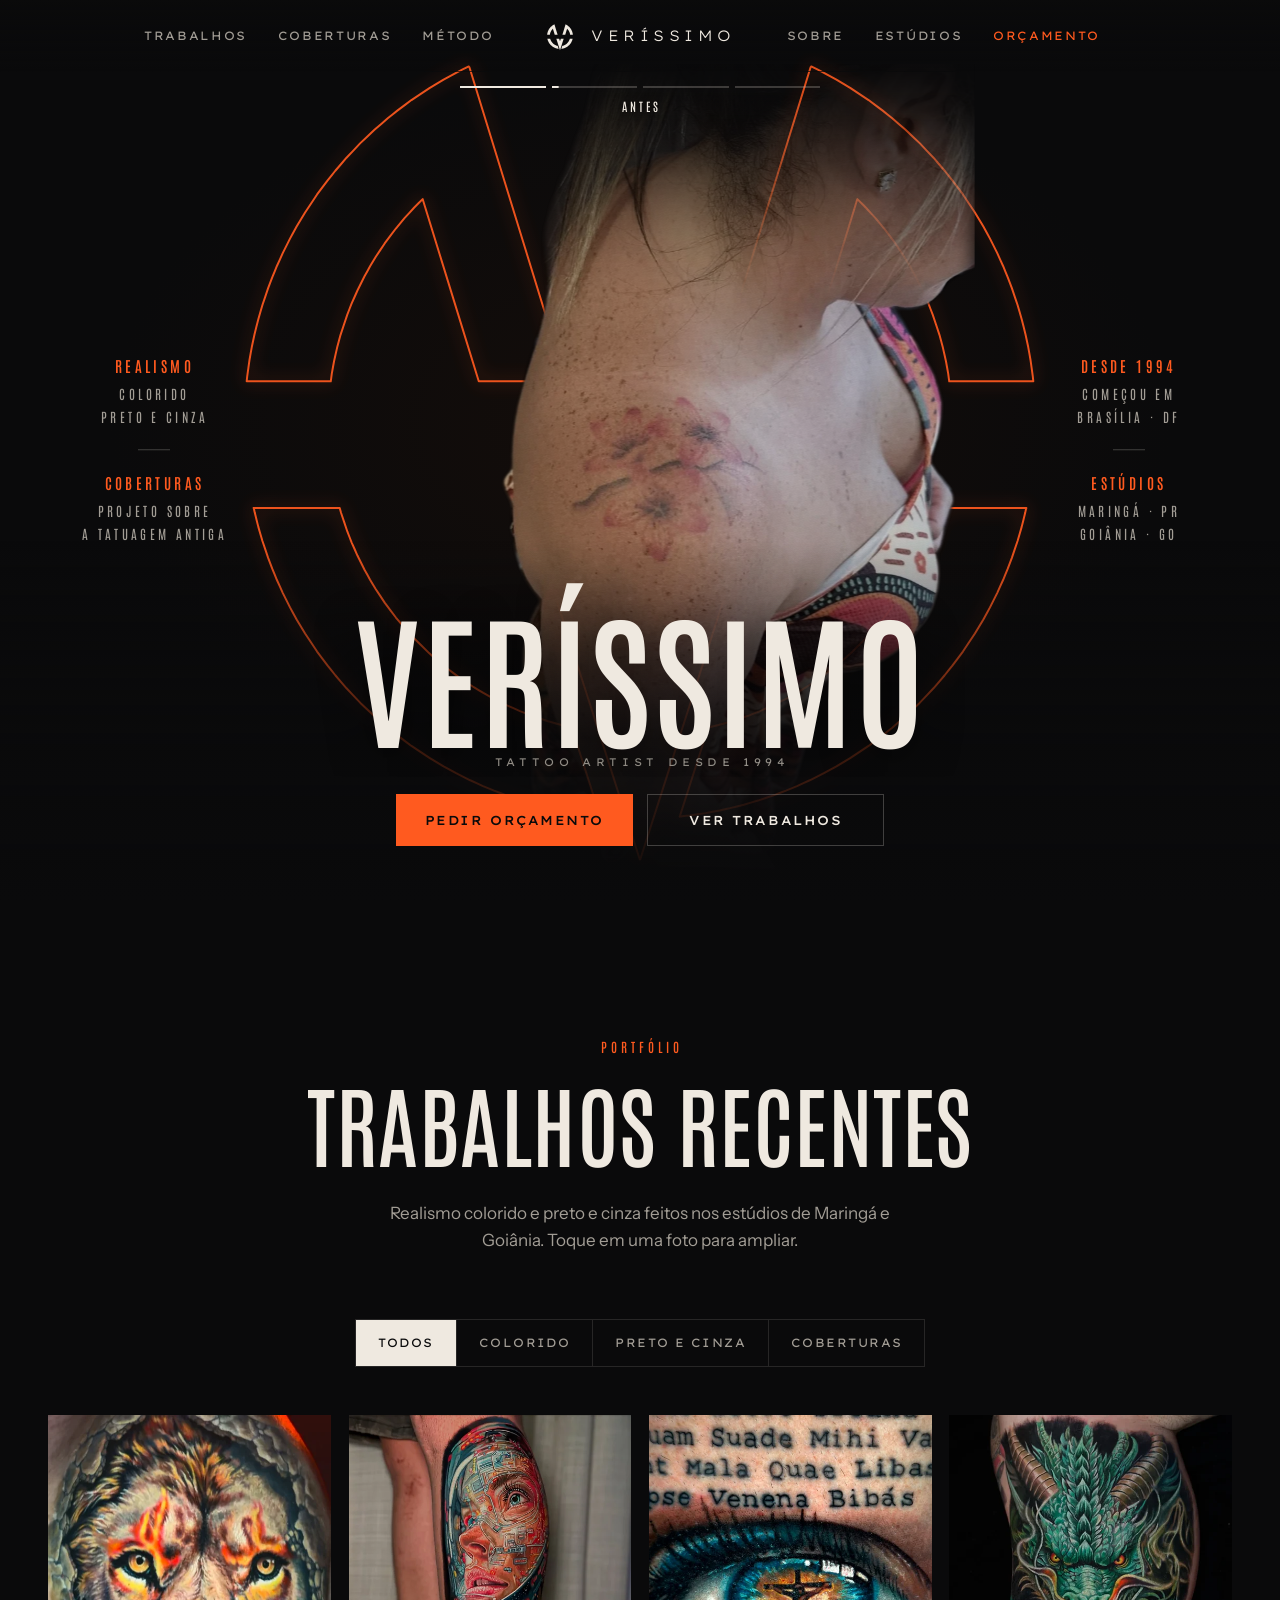
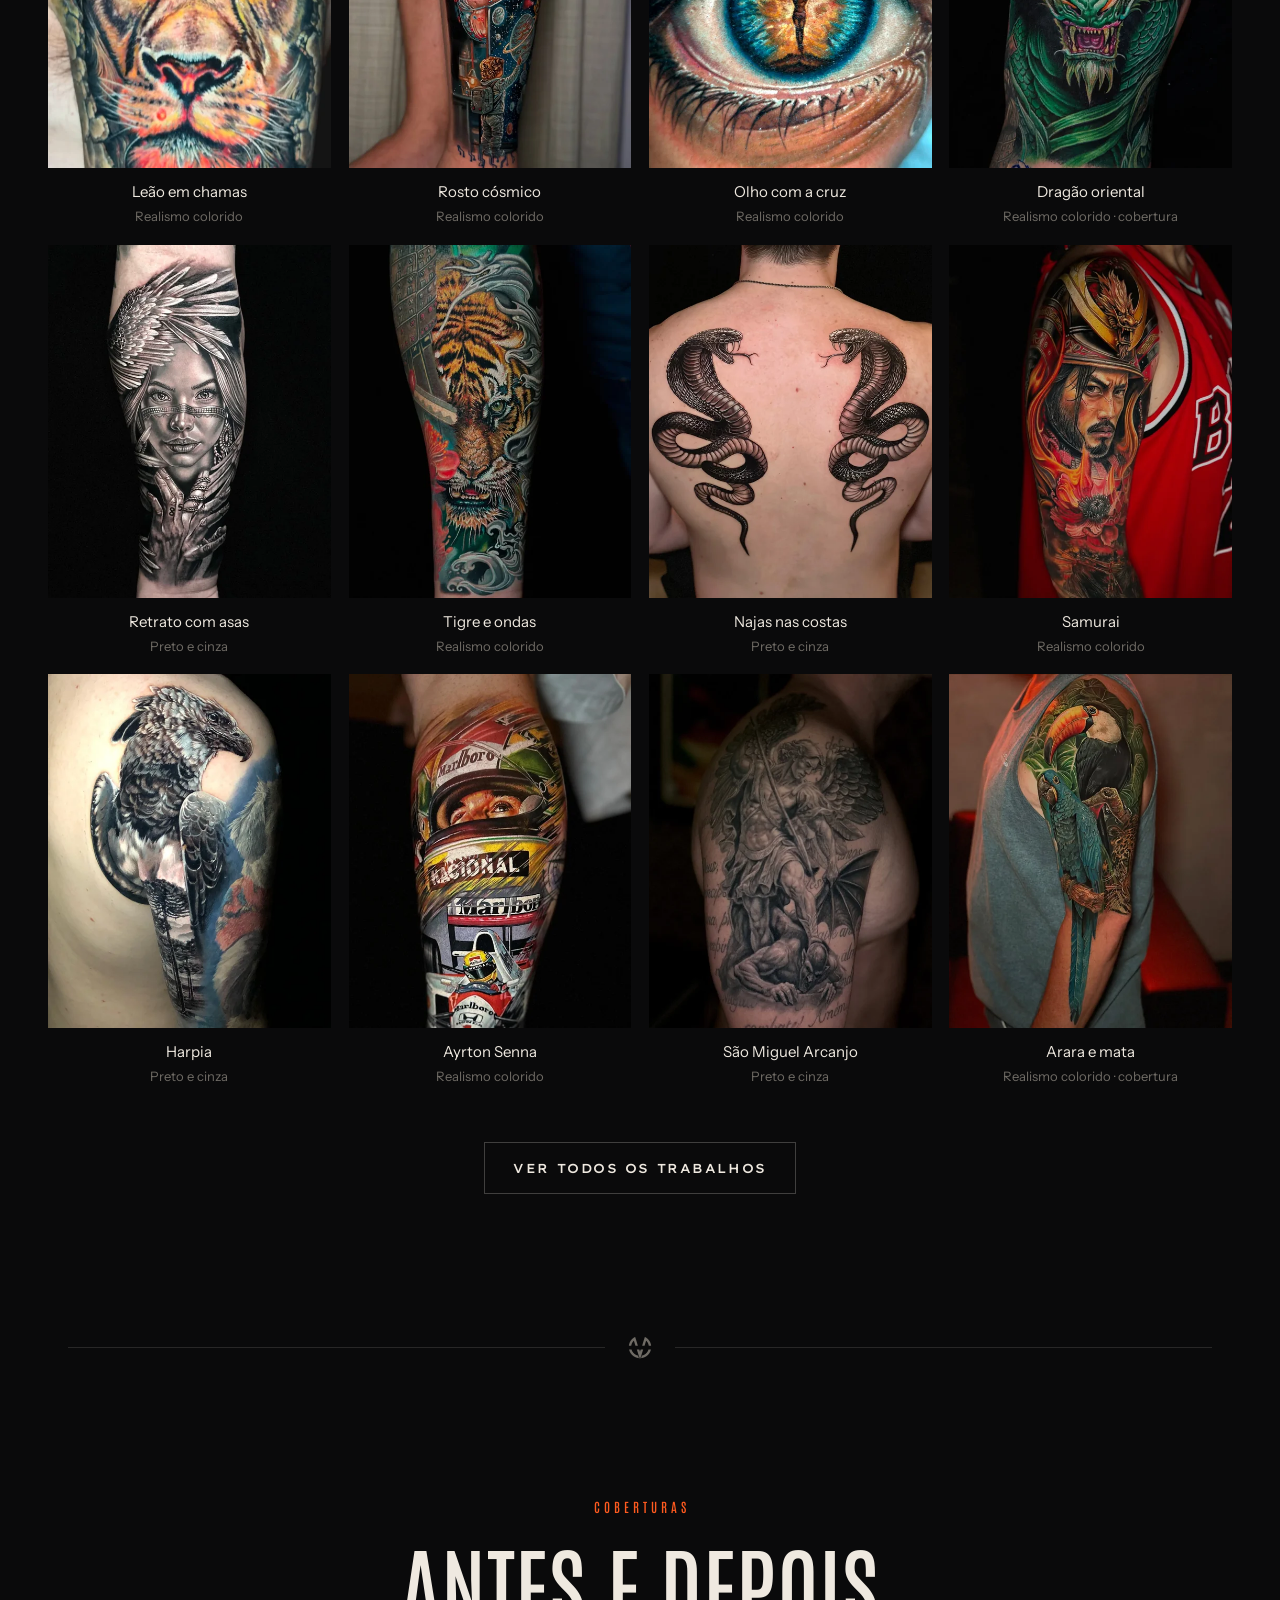
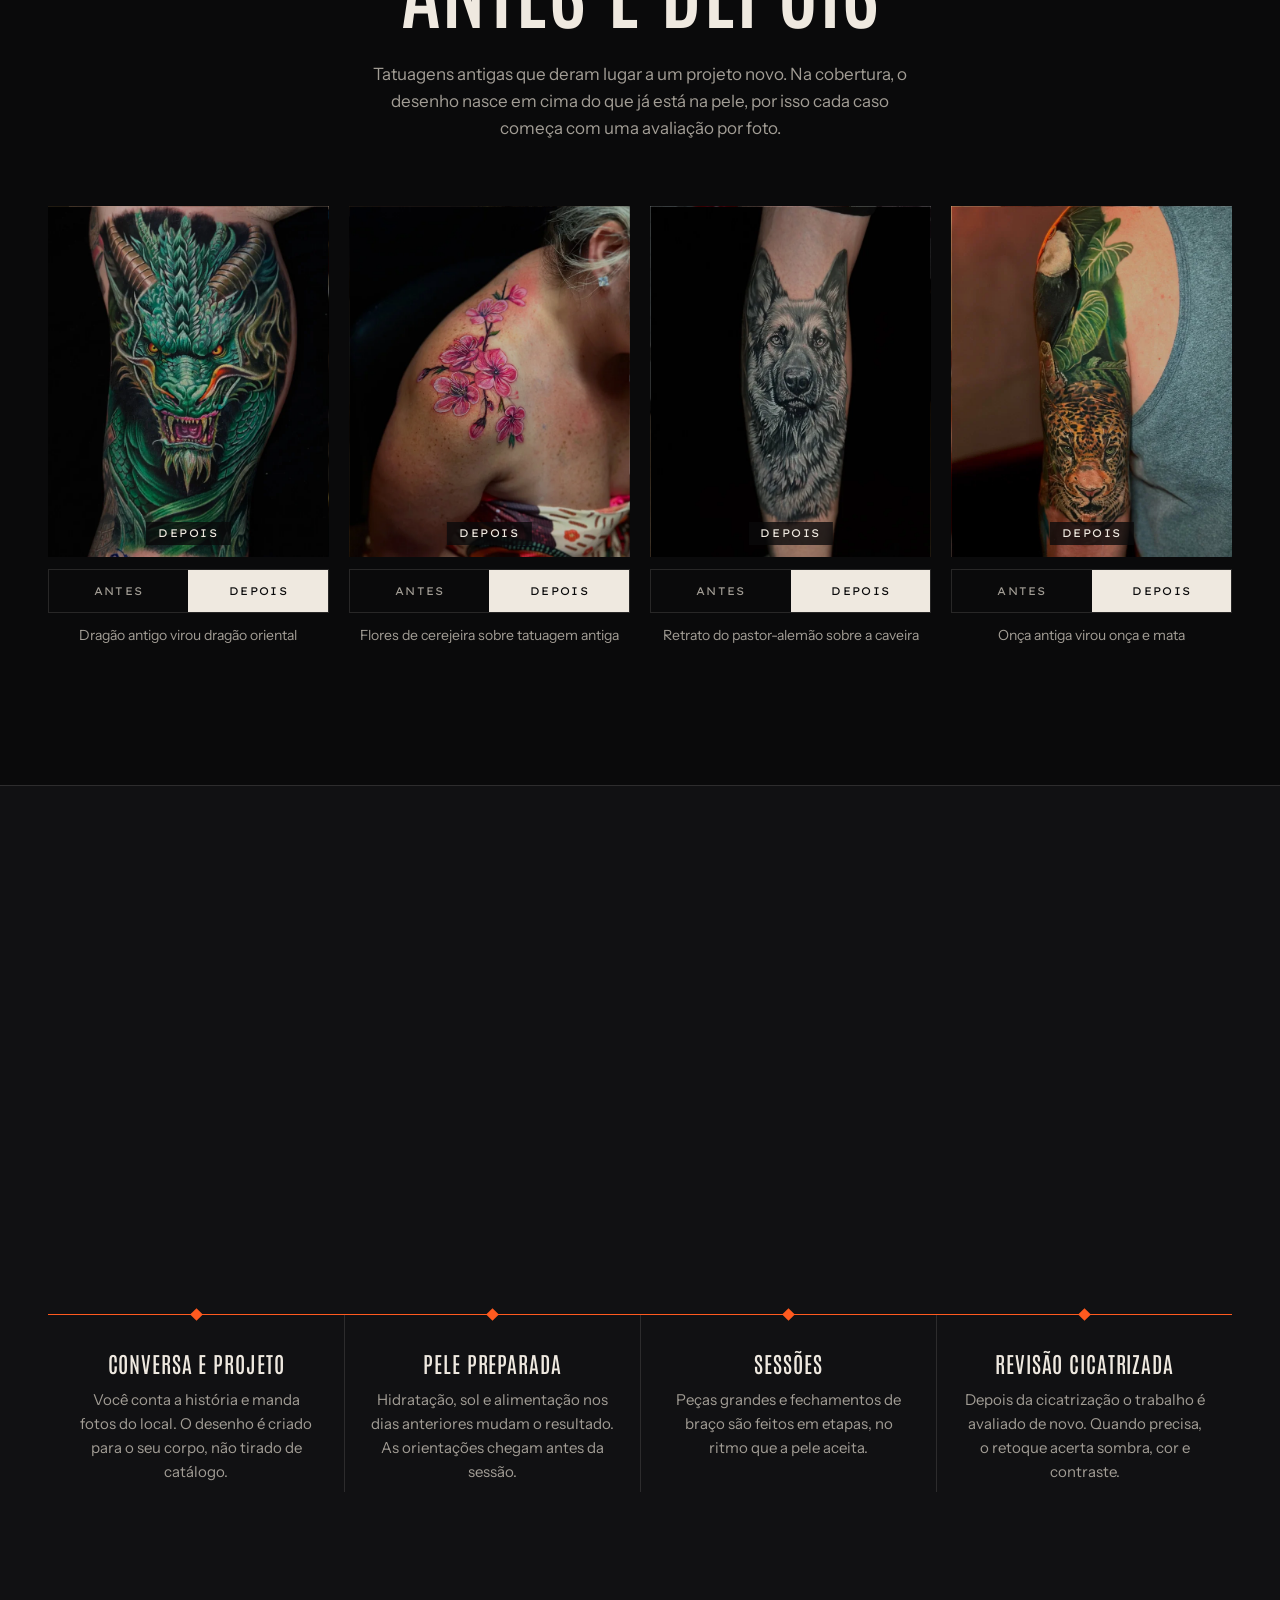
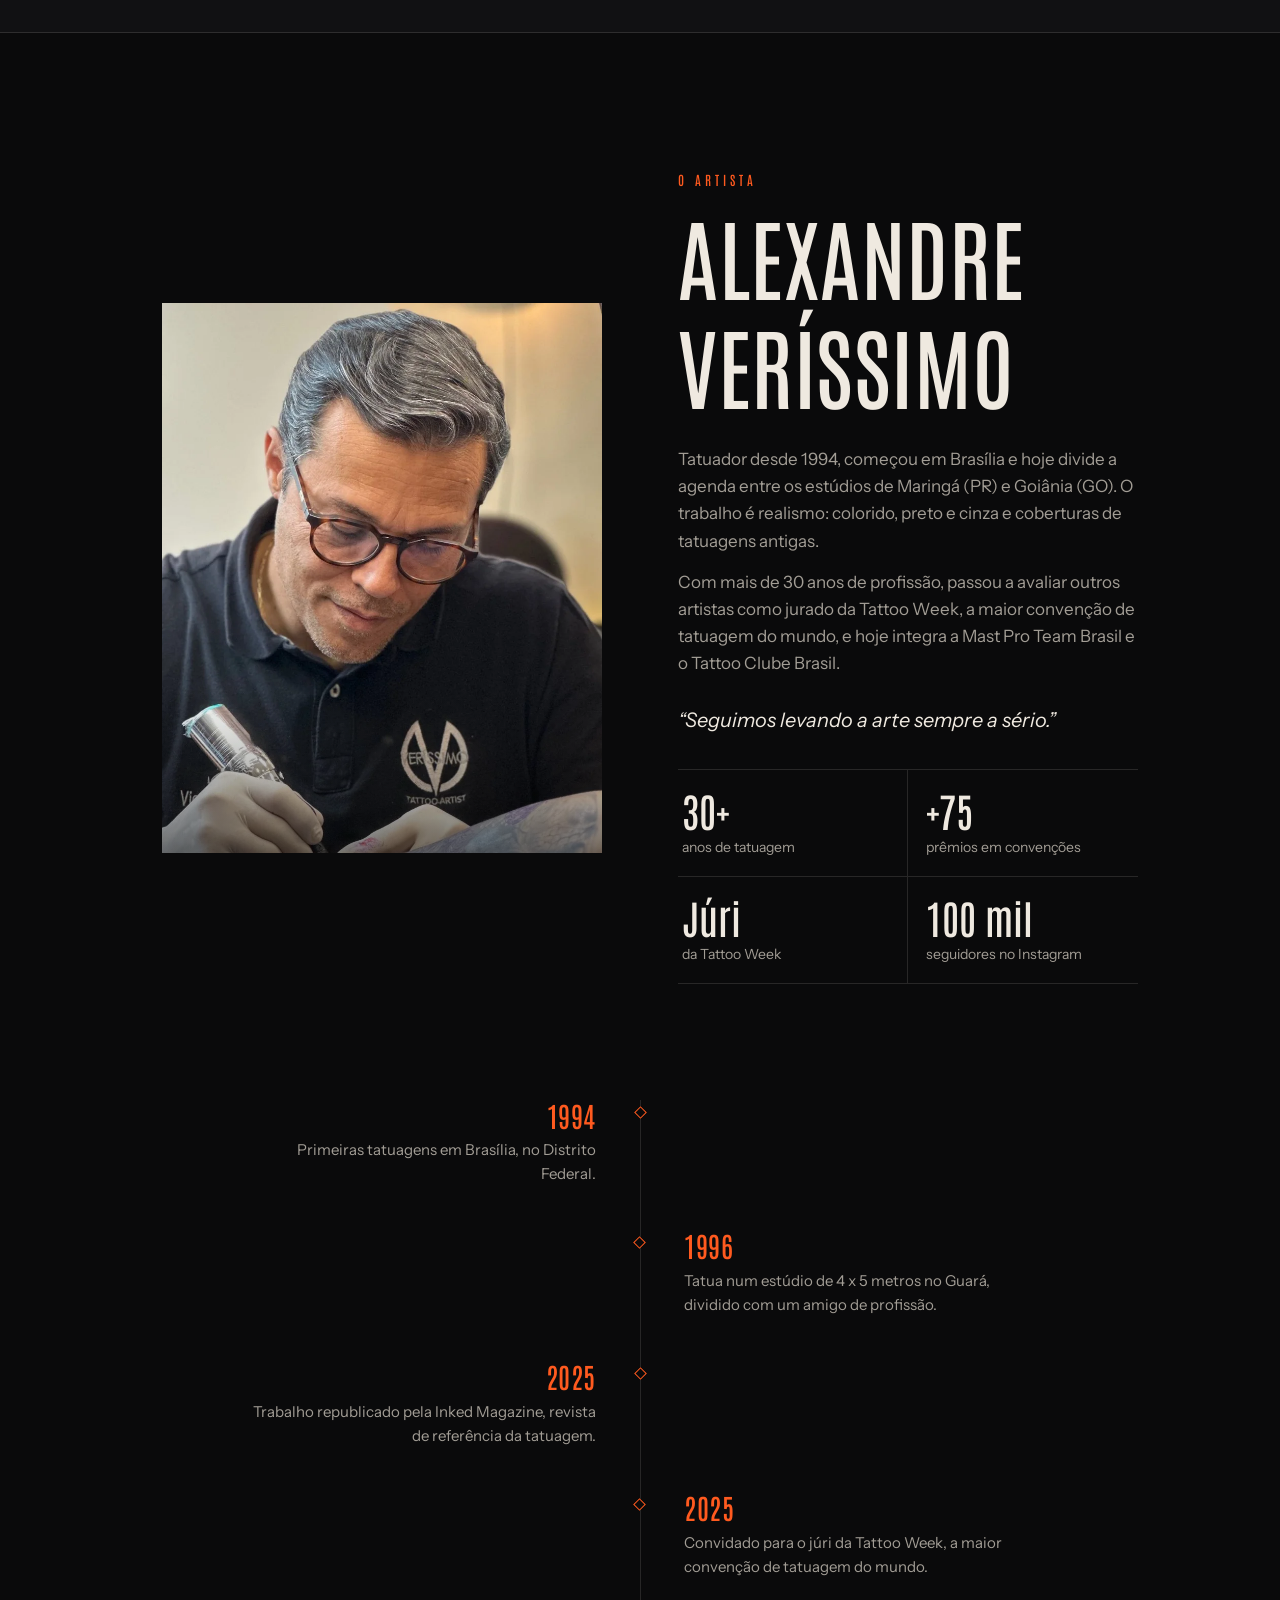
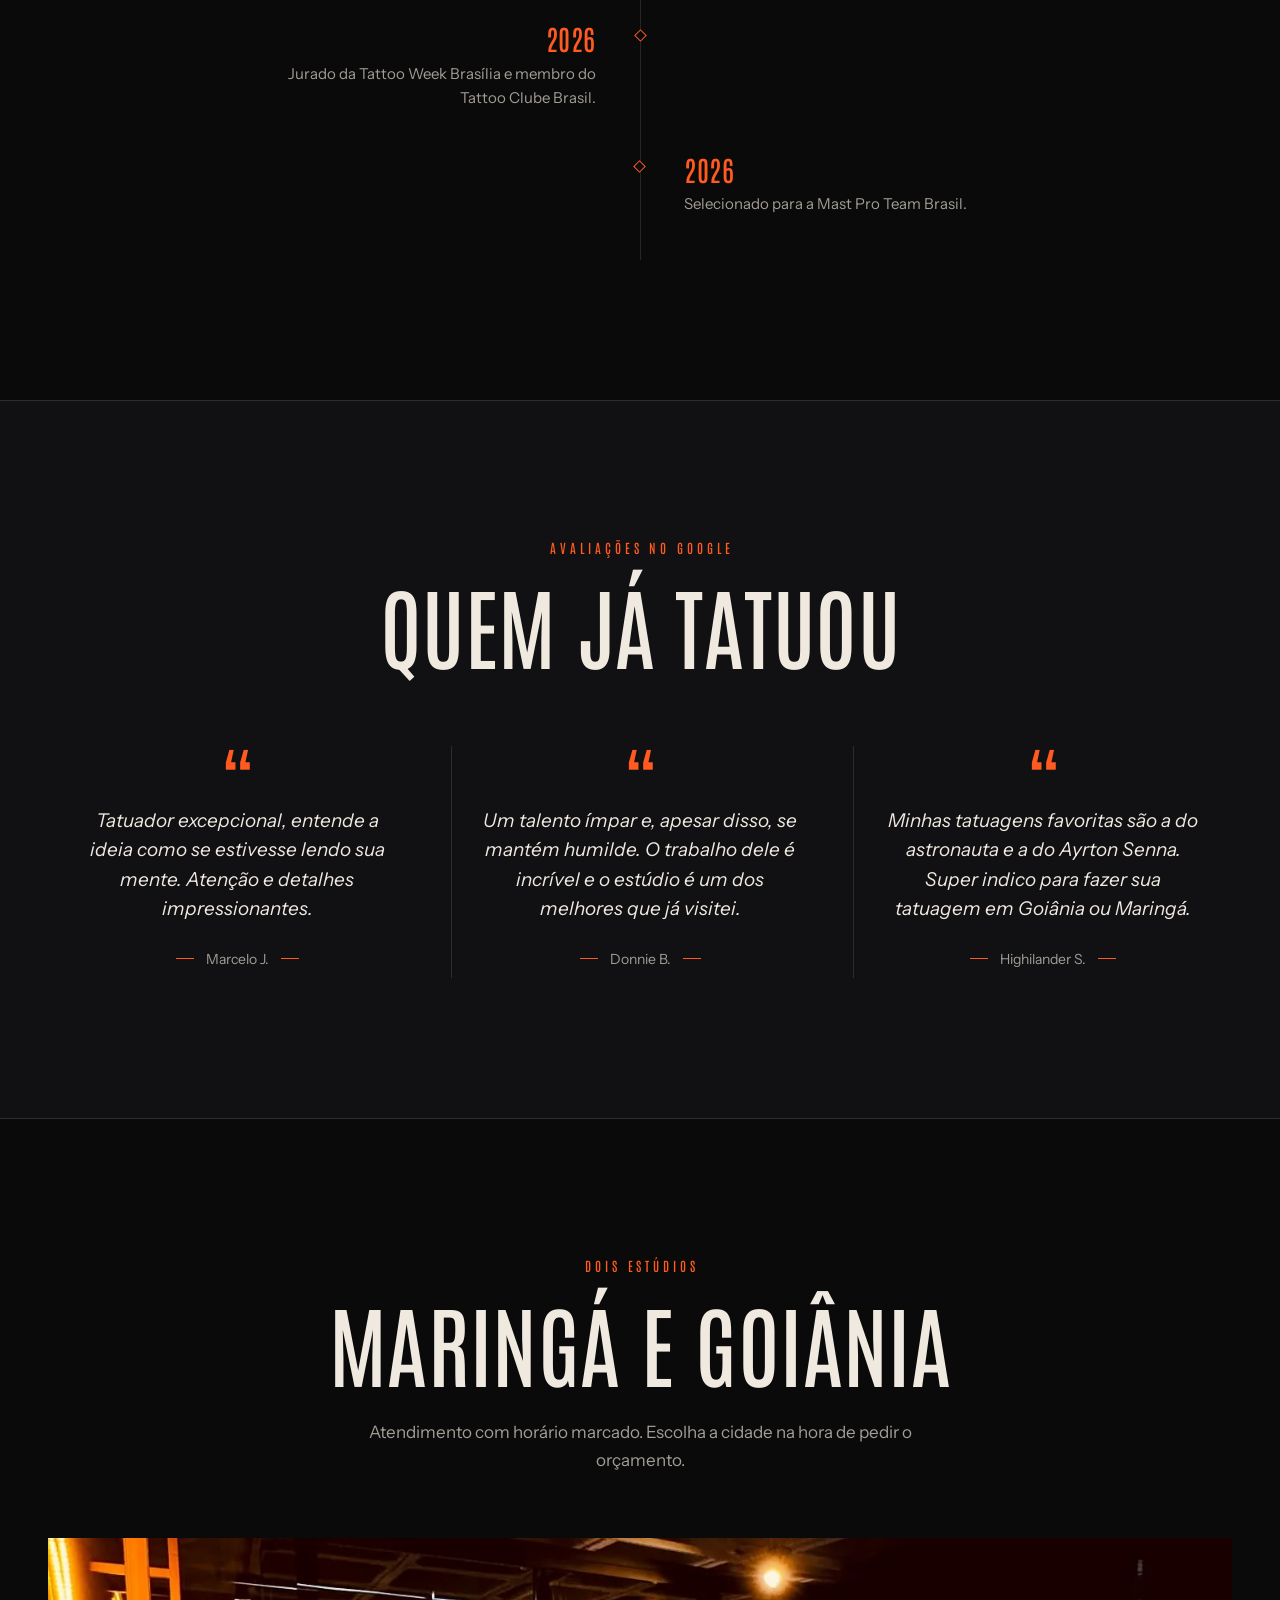
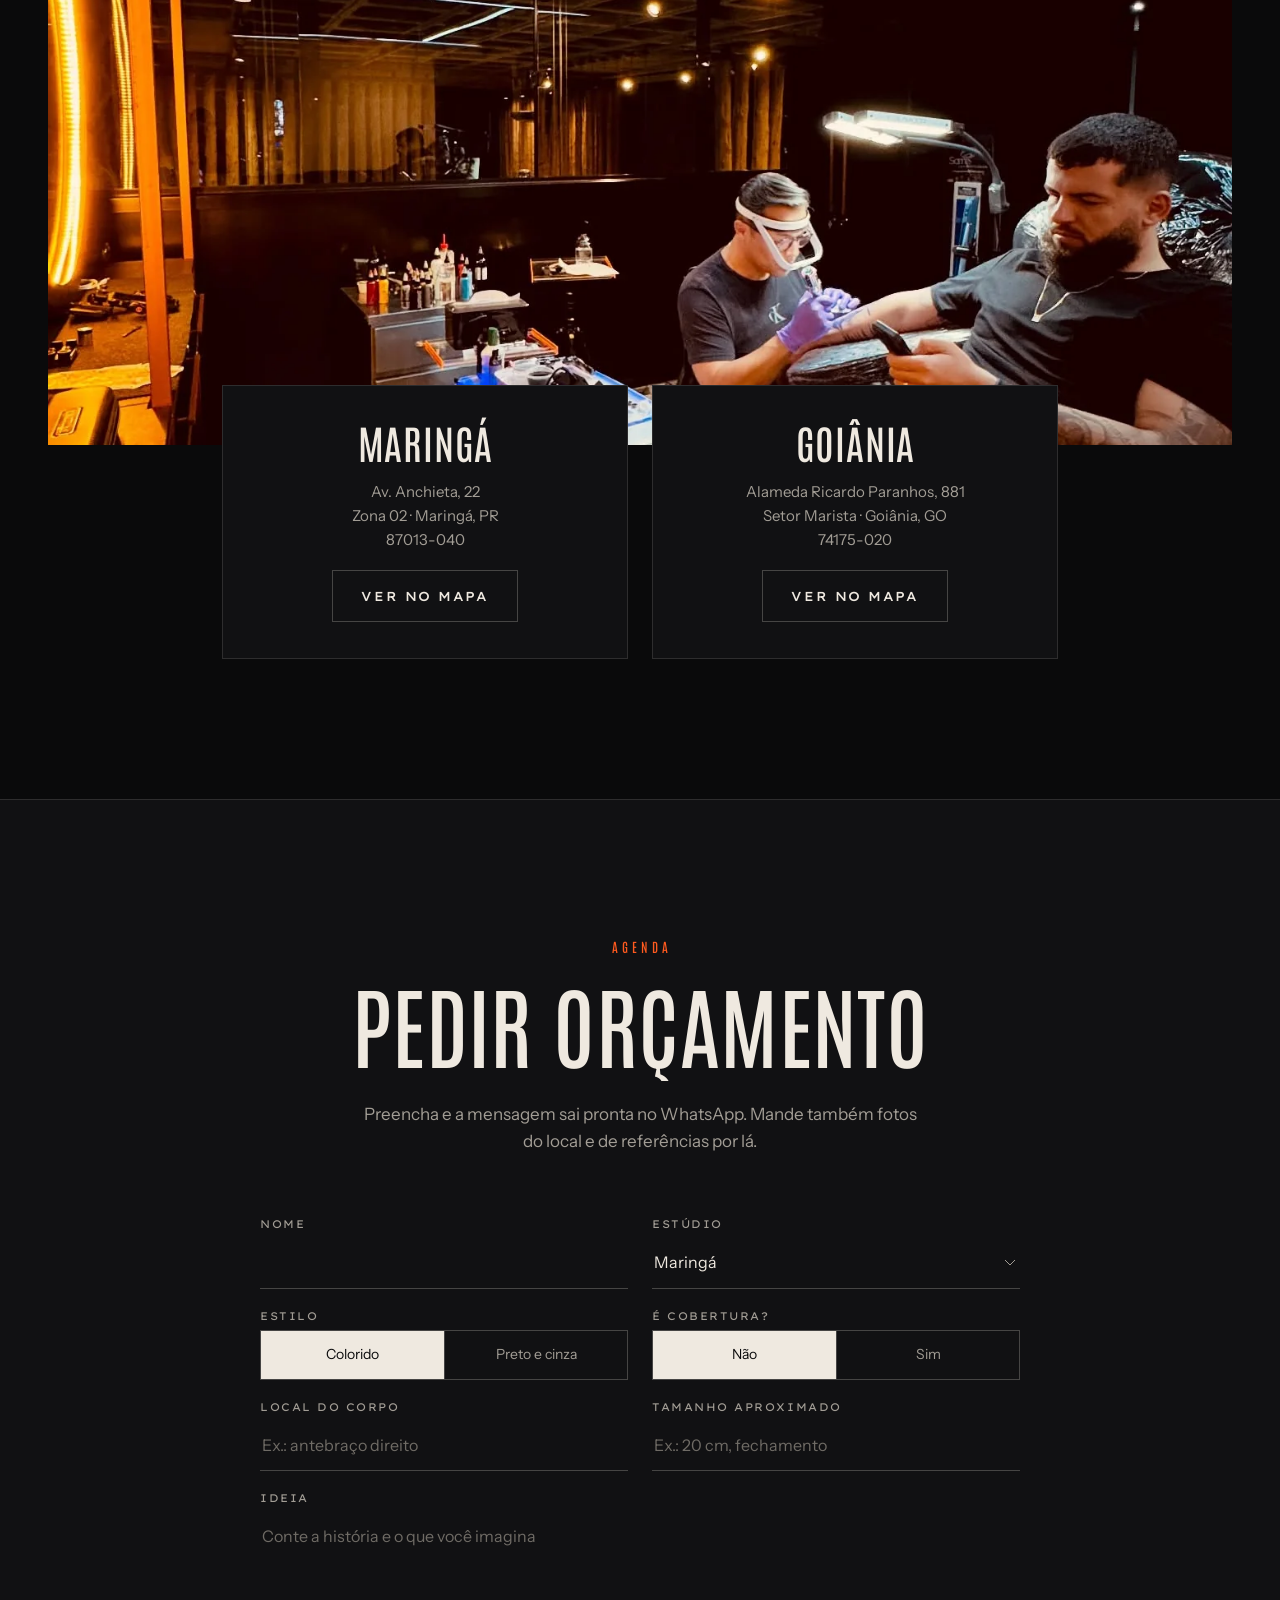
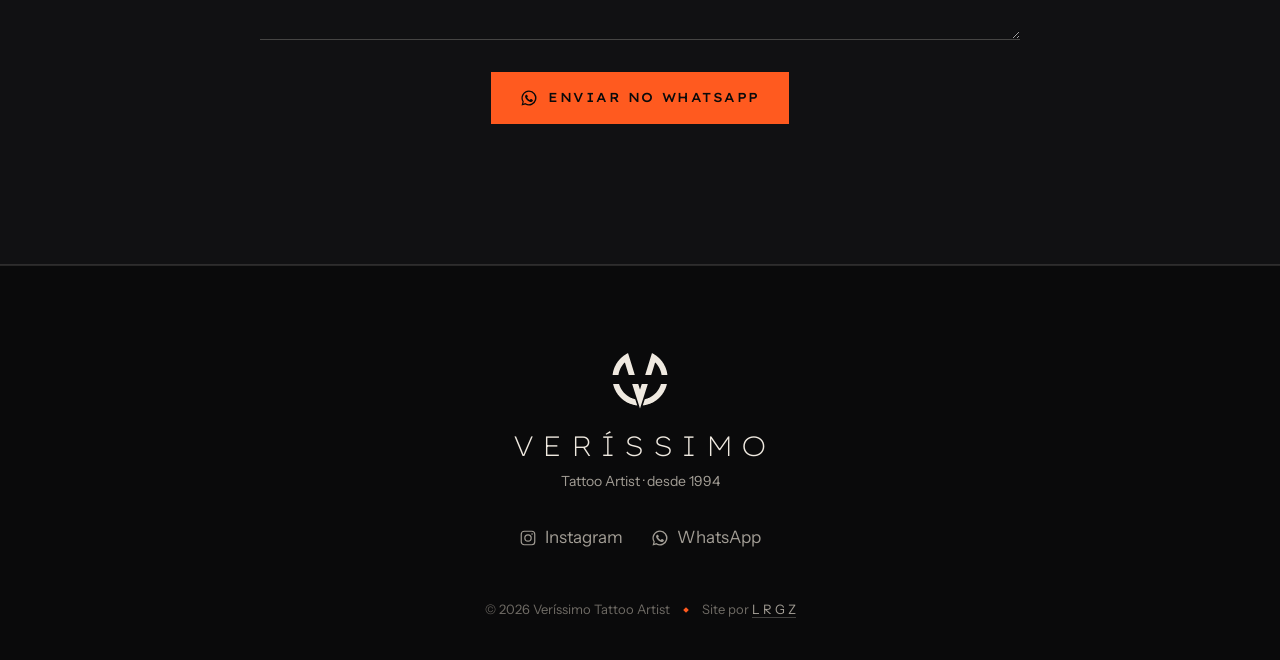
==== commit c7d3f33f: "Hero v3: símbolo em linha laranja atrás, peça recortada com cobertura ao vivo e colunas espelhadas C" ====
--- a/index.html
+++ b/index.html
@@ -18,9 +18,9 @@
 <meta property="og:url" content="https://azeugral.github.io/verissimo-tattoo/">
 <link rel="preload" href="assets/fonts/antonio.woff2?v=2" as="font" type="font/woff2" crossorigin>
 <link rel="preload" href="assets/fonts/lexend-exa.woff2" as="font" type="font/woff2" crossorigin>
-<link rel="preload" href="assets/hero/dragao-a.webp" as="image">
+<link rel="preload" href="assets/hero/dragao-a.webp?v=3" as="image">
 <link rel="preload" href="assets/fonts/instrument-sans.woff2" as="font" type="font/woff2" crossorigin>
-<link rel="stylesheet" href="assets/css/site.css?v=9">
+<link rel="stylesheet" href="assets/css/site.css?v=10">
 <script type="application/ld+json">{"@context":"https://schema.org","@type":"TattooParlor","name":"Veríssimo Tattoo Artist","founder":"Alexandre Veríssimo","telephone":"+55 44 99176-1485","sameAs":["https://www.instagram.com/verissimotattoo/"],"location":[{"@type":"Place","name":"Estúdio Maringá","address":{"@type":"PostalAddress","streetAddress":"Av. Anchieta, 22, Zona 02","addressLocality":"Maringá","addressRegion":"PR","postalCode":"87013-040","addressCountry":"BR"}},{"@type":"Place","name":"Estúdio Goiânia","address":{"@type":"PostalAddress","streetAddress":"Alameda Ricardo Paranhos, 881, Setor Marista","addressLocality":"Goiânia","addressRegion":"GO","postalCode":"74175-020","addressCountry":"BR"}}]}</script>
 </head>
 <body>
@@ -58,16 +58,24 @@
 <main id="conteudo">
 
 <section class="hero" id="inicio">
-  <div class="amb" aria-hidden="true">
-    <img src="assets/hero/dragao-amb.webp" alt="" class="on"><img src="assets/hero/cerejeira-amb.webp" alt=""><img src="assets/hero/pastor-amb.webp" alt=""><img src="assets/hero/onca-amb.webp" alt="">
-  </div>
+  <svg class="simb-g" viewBox="-116 -116 232 232" aria-hidden="true"><path pathLength="1" d="M0.00 110.30L-0.05 110.30L-14.24 66.10L-28.43 21.89L-28.48 21.68L-28.54 21.46L-17.48 21.46L-6.42 21.46L-3.24 31.37L-0.06 41.28L0.00 41.28L0.06 41.28L3.24 31.37L6.42 21.46L17.48 21.46L28.54 21.46L28.48 21.68L28.43 21.89L14.24 66.10L0.05 110.30L0.00 110.30ZM-10.16 99.46L-10.30 99.45L-11.02 99.36L-11.74 99.27L-13.86 98.98L-15.97 98.69L-17.58 98.40L-19.19 98.11L-20.78 97.77L-22.38 97.43L-24.31 96.95L-26.24 96.46L-28.03 95.94L-29.82 95.42L-31.95 94.70L-34.07 93.98L-35.48 93.45L-36.88 92.92L-38.28 92.34L-39.68 91.76L-41.30 91.02L-42.92 90.29L-44.76 89.37L-46.60 88.45L-48.12 87.61L-49.64 86.78L-51.43 85.71L-53.21 84.64L-55.49 83.12L-57.76 81.61L-59.55 80.28L-61.33 78.94L-62.54 77.97L-63.75 77.00L-65.39 75.58L-67.04 74.17L-68.85 72.45L-70.67 70.74L-72.42 68.89L-74.17 67.04L-75.58 65.40L-77.00 63.75L-77.97 62.54L-78.94 61.34L-80.28 59.55L-81.61 57.76L-83.12 55.49L-84.64 53.21L-85.71 51.43L-86.78 49.64L-87.61 48.12L-88.45 46.60L-89.37 44.76L-90.29 42.92L-91.02 41.30L-91.76 39.68L-92.34 38.28L-92.92 36.88L-93.45 35.48L-93.98 34.07L-94.70 31.95L-95.42 29.82L-95.94 28.03L-96.46 26.25L-96.90 24.50L-97.33 22.77L-97.44 22.28L-97.54 21.80L-97.60 21.63L-97.65 21.46L-86.77 21.46L-75.89 21.46L-75.73 22.06L-75.56 22.67L-74.76 25.04L-73.97 27.41L-73.42 28.81L-72.87 30.21L-72.14 31.85L-71.41 33.50L-70.50 35.32L-69.59 37.15L-68.90 38.37L-68.22 39.59L-67.50 40.79L-66.77 42.00L-65.65 43.69L-64.53 45.39L-63.11 47.27L-61.70 49.16L-60.61 50.46L-59.52 51.76L-58.29 53.12L-57.06 54.47L-55.18 56.31L-53.31 58.15L-52.20 59.12L-51.09 60.10L-49.93 61.05L-48.77 62.00L-47.07 63.27L-45.37 64.54L-43.68 65.65L-42.00 66.77L-40.79 67.50L-39.59 68.22L-38.37 68.90L-37.15 69.59L-35.32 70.50L-33.49 71.41L-31.85 72.14L-30.21 72.87L-28.84 73.40L-27.47 73.94L-25.46 74.63L-23.44 75.32L-21.65 75.83L-19.86 76.34L-18.56 76.65L-17.26 76.96L-13.69 88.09L-10.12 99.23L-10.08 99.35L-10.03 99.47L-10.16 99.46ZM10.35 99.43L10.03 99.48L10.07 99.36L10.12 99.23L13.69 88.09L17.25 76.96L18.56 76.65L19.86 76.34L21.65 75.83L23.44 75.32L25.46 74.63L27.47 73.94L28.84 73.40L30.21 72.87L31.85 72.14L33.50 71.41L35.32 70.50L37.15 69.59L38.37 68.90L39.59 68.22L40.79 67.50L42.00 66.77L43.68 65.65L45.37 64.54L47.07 63.27L48.77 62.00L49.93 61.05L51.09 60.10L52.20 59.12L53.31 58.15L55.18 56.31L57.06 54.47L58.29 53.12L59.52 51.76L60.61 50.46L61.70 49.16L63.11 47.27L64.53 45.39L65.65 43.69L66.77 42.00L67.50 40.79L68.22 39.59L68.90 38.37L69.59 37.15L70.50 35.32L71.41 33.50L72.14 31.85L72.87 30.21L73.42 28.81L73.97 27.41L74.76 25.04L75.56 22.67L75.73 22.06L75.89 21.46L86.77 21.46L97.65 21.46L97.60 21.63L97.54 21.80L97.44 22.28L97.33 22.77L96.90 24.50L96.46 26.25L95.94 28.03L95.42 29.82L94.70 31.95L93.98 34.07L93.45 35.48L92.92 36.88L92.34 38.28L91.76 39.68L91.02 41.30L90.29 42.92L89.37 44.76L88.45 46.60L87.61 48.12L86.78 49.64L85.71 51.43L84.64 53.21L83.12 55.49L81.61 57.76L80.28 59.55L78.94 61.34L77.97 62.54L77.00 63.75L75.58 65.40L74.17 67.04L72.42 68.89L70.67 70.74L68.85 72.45L67.04 74.17L65.40 75.58L63.75 77.00L62.54 77.97L61.34 78.94L59.55 80.28L57.76 81.61L55.49 83.12L53.21 84.64L51.43 85.71L49.64 86.78L48.12 87.61L46.60 88.45L44.76 89.37L42.92 90.29L41.30 91.02L39.68 91.76L38.28 92.34L36.88 92.92L35.48 93.45L34.07 93.98L31.95 94.70L29.82 95.42L28.03 95.94L26.25 96.46L24.50 96.90L22.77 97.33L21.46 97.62L20.16 97.91L18.37 98.25L16.58 98.59L14.60 98.88L12.61 99.17L11.65 99.27L10.68 99.38L10.35 99.43ZM-88.77 -10.54L-99.40 -10.54L-99.33 -11.19L-99.26 -11.84L-98.97 -13.91L-98.68 -15.99L-98.40 -17.59L-98.11 -19.19L-97.77 -20.78L-97.43 -22.38L-96.95 -24.31L-96.46 -26.24L-95.94 -28.03L-95.42 -29.82L-94.70 -31.95L-93.98 -34.07L-93.45 -35.48L-92.92 -36.88L-92.34 -38.28L-91.76 -39.68L-91.02 -41.30L-90.29 -42.92L-89.37 -44.76L-88.45 -46.60L-87.61 -48.12L-86.78 -49.64L-85.71 -51.43L-84.64 -53.21L-83.12 -55.49L-81.61 -57.76L-80.28 -59.55L-78.94 -61.33L-77.97 -62.54L-77.00 -63.75L-75.58 -65.39L-74.17 -67.04L-72.45 -68.85L-70.74 -70.67L-68.89 -72.42L-67.04 -74.17L-65.39 -75.58L-63.75 -77.00L-62.54 -77.97L-61.33 -78.94L-59.55 -80.28L-57.76 -81.61L-55.49 -83.12L-53.21 -84.64L-51.43 -85.71L-49.64 -86.78L-48.12 -87.61L-46.60 -88.45L-44.94 -89.28L-43.28 -90.11L-43.21 -90.03L-43.13 -89.95L-31.09 -50.85L-19.05 -11.74L-18.87 -11.14L-18.68 -10.54L-29.71 -10.54L-40.75 -10.54L-47.59 -32.75L-54.43 -54.95L-54.68 -55.77L-54.93 -56.58L-55.99 -55.52L-57.05 -54.47L-58.28 -53.12L-59.52 -51.77L-60.61 -50.46L-61.70 -49.15L-63.11 -47.27L-64.53 -45.38L-65.65 -43.69L-66.77 -42.00L-67.50 -40.79L-68.22 -39.59L-68.90 -38.37L-69.59 -37.15L-70.50 -35.32L-71.41 -33.49L-72.14 -31.85L-72.87 -30.21L-73.42 -28.81L-73.97 -27.40L-74.83 -24.84L-75.68 -22.28L-76.12 -20.64L-76.56 -18.99L-76.94 -17.30L-77.32 -15.61L-77.61 -14.02L-77.90 -12.42L-78.02 -11.48L-78.15 -10.54L-88.77 -10.54ZM29.71 -10.54L18.68 -10.54L18.87 -11.14L19.05 -11.74L31.09 -50.85L43.13 -89.95L43.21 -90.03L43.28 -90.11L44.94 -89.28L46.60 -88.45L48.12 -87.61L49.64 -86.78L51.43 -85.71L53.21 -84.64L55.49 -83.12L57.76 -81.61L59.55 -80.28L61.34 -78.94L62.54 -77.97L63.75 -77.00L65.40 -75.58L67.04 -74.17L68.89 -72.42L70.74 -70.67L72.45 -68.85L74.17 -67.04L75.58 -65.39L77.00 -63.75L77.97 -62.54L78.94 -61.33L80.28 -59.55L81.61 -57.76L83.12 -55.49L84.64 -53.21L85.71 -51.43L86.78 -49.64L87.61 -48.12L88.45 -46.60L89.37 -44.76L90.29 -42.92L91.02 -41.30L91.76 -39.68L92.34 -38.28L92.92 -36.88L93.45 -35.48L93.98 -34.07L94.70 -31.95L95.42 -29.82L95.94 -28.03L96.46 -26.24L96.95 -24.31L97.43 -22.38L97.77 -20.78L98.11 -19.19L98.40 -17.59L98.68 -15.99L98.97 -13.91L99.26 -11.84L99.33 -11.19L99.40 -10.54L88.77 -10.54L78.15 -10.54L78.02 -11.48L77.90 -12.42L77.61 -14.02L77.32 -15.61L76.94 -17.30L76.56 -18.99L76.12 -20.64L75.68 -22.28L74.83 -24.84L73.97 -27.40L73.42 -28.81L72.87 -30.21L72.14 -31.85L71.41 -33.49L70.50 -35.32L69.59 -37.15L68.90 -38.37L68.22 -39.59L67.50 -40.79L66.77 -42.00L65.65 -43.69L64.53 -45.38L63.11 -47.27L61.70 -49.15L60.61 -50.46L59.52 -51.77L58.28 -53.12L57.05 -54.47L55.99 -55.52L54.93 -56.58L54.68 -55.77L54.43 -54.95L47.59 -32.75L40.75 -10.54L29.71 -10.54Z"/></svg>
   <div class="quadro" role="img" aria-label="Coberturas de Veríssimo: a tatuagem antiga dá lugar ao trabalho novo, primeiro em preto e cinza, depois em cor">
-    <img class="q-poster" src="assets/hero/dragao-a.webp" alt="" width="1080" height="1350">
-    <video class="q-video" muted playsinline loop preload="none" poster="assets/hero/dragao-a.webp" aria-hidden="true"></video>
+    <img class="q-poster" src="assets/hero/dragao-a.webp?v=3" alt="" width="1080" height="1350">
+    <video class="q-video" muted playsinline loop preload="none" aria-hidden="true"></video>
     <canvas class="q-gl" aria-hidden="true"></canvas>
-    <div class="q-topo" aria-hidden="true">
-      <div class="q-barras"><i><b></b></i><i><b></b></i><i><b></b></i><i><b></b></i></div>
-      <p class="q-rot"><span class="q-fase">Antes</span><span class="q-t">Dragão antigo virou dragão oriental</span></p>
+  </div>
+  <div class="q-topo" aria-hidden="true">
+    <div class="q-barras"><i><b></b></i><i><b></b></i><i><b></b></i><i><b></b></i></div>
+    <p class="q-rot"><span class="q-fase">Antes</span><span class="q-t">Dragão antigo virou dragão oriental</span></p>
+  </div>
+  <div class="cols" aria-hidden="true">
+    <div class="col col-e">
+      <p><b>Realismo</b><span>Colorido</span><span>Preto e cinza</span></p>
+      <p><b>Coberturas</b><span>Projeto sobre</span><span>a tatuagem antiga</span></p>
+    </div>
+    <div class="col col-d">
+      <p><b>Desde 1994</b><span>Começou em</span><span>Brasília · DF</span></p>
+      <p><b>Estúdios</b><span>Maringá · PR</span><span>Goiânia · GO</span></p>
     </div>
   </div>
   <h1 class="nome"><span class="nome-w">Veríssimo</span><span class="nome-s">Tattoo Artist desde 1994</span></h1>
@@ -233,7 +241,7 @@
 </div>
 
 <script src="assets/js/dados.js?v=5"></script>
-<script src="assets/js/cob.js?v=8"></script>
-<script src="assets/js/site.js?v=8"></script>
+<script src="assets/js/cob.js?v=9"></script>
+<script src="assets/js/site.js?v=9"></script>
 </body>
 </html>
--- a/assets/css/site.css
+++ b/assets/css/site.css
@@ -63,31 +63,42 @@
 .menu-ig{display:flex;align-items:center;gap:10px;color:var(--cinza);font-size:15px}
 .menu-ig svg{width:20px;height:20px}
 
-/* hero: cobertura ao vivo, num quadro no eixo, nome por cima */
-.hero{position:relative;min-height:100vh;min-height:100svh;display:flex;flex-direction:column;align-items:center;justify-content:center;padding:92px var(--g) 52px;text-align:center;overflow:hidden;isolation:isolate}
-.amb{position:absolute;inset:0;z-index:-1;overflow:hidden}
-.amb img{position:absolute;inset:-10%;width:120%;height:120%;max-width:none;object-fit:cover;filter:blur(28px) saturate(1.1);opacity:0;transform:scale(1.04);transition:opacity 1.6s var(--ease),transform 8s linear}
-.amb img.on{opacity:.34;transform:scale(1.1)}
-.amb::after{content:"";position:absolute;inset:0;background:radial-gradient(70% 62% at 50% 42%,rgba(10,10,11,.25),var(--preto) 78%),linear-gradient(transparent 60%,var(--preto))}
-.quadro{--Q:min(calc(100vw - 32px),calc((100svh - 350px) * .8),480px);position:relative;width:var(--Q);aspect-ratio:4/5;background:var(--grafite);overflow:hidden;opacity:0;transform:translateY(18px) scale(.985);transition:opacity 1.2s var(--ease),transform 1.6s var(--ease);box-shadow:0 40px 90px -30px rgba(0,0,0,.9)}
-.pronto .quadro{opacity:1;transform:none}
+/* hero v3: o símbolo dele em linha laranja se desenha atrás; na frente, a peça recortada
+   (só o corpo, sem quarto nem camiseta) recebe a cobertura ao vivo; nome na base */
+.hero{--hq:calc(100svh - 64px);position:relative;min-height:100vh;min-height:100svh;display:flex;flex-direction:column;align-items:center;justify-content:flex-end;padding:0 var(--g) clamp(36px,6svh,64px);text-align:center;overflow:hidden;isolation:isolate;background:var(--preto)}
+.hero::after{content:"";position:absolute;inset:auto 0 0;height:40%;z-index:2;pointer-events:none;background:linear-gradient(rgba(10,10,11,0),rgba(10,10,11,.72) 55%,var(--preto))}
+.simb-g{position:absolute;z-index:0;left:50%;top:var(--sy,47%);width:var(--sd,min(102svh,92vw));height:auto;aspect-ratio:1;transform:translate(-50%,-50%);overflow:visible;pointer-events:none;transition:opacity .8s var(--ease)}
+.simb-g path{fill:none;stroke:var(--neon);stroke-width:.5;stroke-linejoin:round;stroke-dasharray:1;stroke-dashoffset:1;opacity:.92;filter:drop-shadow(0 0 2.2px rgba(255,90,31,.55));transition:stroke-dashoffset 3.4s cubic-bezier(.45,.05,.25,1) .15s}
+.pronto .simb-g path{stroke-dashoffset:0}
+.quadro{position:absolute;z-index:1;left:50%;bottom:0;height:var(--hq);aspect-ratio:4/5;transform:translateX(-50%);opacity:0;transition:opacity 1.4s var(--ease) .5s;-webkit-mask-image:linear-gradient(#000 64%,transparent 99%);mask-image:linear-gradient(#000 64%,transparent 99%)}
+.pronto .quadro{opacity:1}
 .quadro>img,.quadro>video,.quadro>canvas{position:absolute;inset:0;width:100%;height:100%;object-fit:cover}
 .q-video,.q-gl{opacity:0;transition:opacity .8s var(--ease)}
 .quadro.gl .q-gl,.quadro.vd .q-video{opacity:1}
-.quadro::after{content:"";position:absolute;inset:auto 0 0;height:38%;background:linear-gradient(transparent,rgba(10,10,11,.88));pointer-events:none}
-.q-topo{position:absolute;inset:0 0 auto;z-index:2;padding:14px 14px 34px;background:linear-gradient(rgba(10,10,11,.6),transparent);display:flex;flex-direction:column;align-items:center;gap:12px}
+.quadro.gl .q-poster,.quadro.vd .q-poster{opacity:0;transition:opacity .8s var(--ease)}
+.q-topo{position:absolute;z-index:3;top:86px;left:50%;transform:translateX(-50%);width:min(360px,calc(100% - 32px));display:flex;flex-direction:column;align-items:center;gap:12px;opacity:0;transition:opacity 1s var(--ease) 1s}
+.pronto .q-topo{opacity:1}
 .q-barras{display:grid;grid-template-columns:repeat(4,1fr);gap:6px;width:100%}
 .q-barras i{display:block;height:2px;background:rgba(239,233,224,.22);overflow:hidden}
 .q-barras b{display:block;height:100%;background:var(--marfim);transform:scaleX(0);transform-origin:left}
-.q-rot{display:flex;flex-direction:column;align-items:center;gap:4px}
+.q-rot{display:flex;flex-direction:column;align-items:center;gap:4px;text-shadow:0 2px 12px rgba(0,0,0,.9)}
 .q-fase{font:500 12px/1 var(--cond);letter-spacing:.24em;padding-left:.24em;text-transform:uppercase;color:var(--marfim);transition:color .5s var(--ease)}
-.quadro.depois .q-fase{color:var(--neon)}
-.q-t{font-size:13px;color:rgba(239,233,224,.75);transition:opacity .4s var(--ease)}
-.nome{position:relative;z-index:3;--nome:clamp(76px,11.5vw,176px);margin-top:calc(var(--nome) * -.6);display:flex;flex-direction:column;align-items:center;gap:clamp(6px,.8vw,12px)}
+.hero.depois .q-fase{color:var(--neon)}
+.q-t{font-size:13px;color:rgba(239,233,224,.78);transition:opacity .4s var(--ease)}
+/* colunas espelhadas, cada uma no meio do vão entre a borda e a peça */
+.cols{display:none}
+.col{position:absolute;z-index:3;top:50%;width:clamp(170px,15vw,230px);transform:translate(-50%,-50%);display:flex;flex-direction:column;align-items:center;gap:24px;opacity:0;transition:opacity 1.2s var(--ease) 1.1s}
+.col-e{left:calc((50% - var(--hq) * .4) / 2)}
+.col-d{left:calc(100% - (50% - var(--hq) * .4) / 2)}
+.pronto .col{opacity:1}
+.col p{margin:0;display:flex;flex-direction:column;align-items:center;gap:7px;font:400 13px/1.25 var(--cond);letter-spacing:.26em;padding-left:.26em;text-transform:uppercase;color:var(--cinza)}
+.col b{font-weight:600;font-size:15px;color:var(--neon);margin-bottom:3px}
+.col p+p::before{content:"";display:block;width:32px;height:1px;background:var(--linha2);margin:0 0 17px}
+.nome{position:relative;z-index:3;--nome:clamp(76px,11.5vw,176px);display:flex;flex-direction:column;align-items:center;gap:clamp(6px,.8vw,12px)}
 .nome-w{display:block;font:600 var(--nome)/1 var(--cond);letter-spacing:.015em;padding-left:.015em;text-transform:uppercase;color:var(--marfim);text-shadow:0 10px 40px rgba(0,0,0,.55);clip-path:inset(0 0 100% 0);transform:translateY(.25em);transition:clip-path 1.2s var(--ease),transform 1.2s var(--ease)}
 .pronto .nome-w{clip-path:inset(-45% -8% -20% -8%);transform:none;transition-delay:.35s}
 .nome-s{font:400 11px/1 var(--tit);letter-spacing:.42em;text-transform:uppercase;padding-left:.42em;color:var(--cinza)}
-.hero-sub{position:relative;z-index:3;margin-top:20px;color:var(--cinza);font-size:16px}
+.hero-sub{position:relative;z-index:3;margin-top:20px;color:rgba(239,233,224,.8);font-size:16px;text-shadow:0 2px 14px rgba(0,0,0,.8)}
 .hero-bts{position:relative;z-index:3}
 .sep{display:inline-block;width:4px;height:4px;background:var(--neon);margin:0 14px;vertical-align:middle;transform:translateY(-1px) rotate(45deg)}
 .hero-bts{margin-top:26px;display:grid;grid-template-columns:1fr 1fr;gap:14px}
@@ -96,21 +107,6 @@
 .pronto.hero .nome-s{opacity:1;transform:none;transition-delay:.6s}
 .pronto.hero .hero-sub{opacity:1;transform:none;transition-delay:.7s}
 .pronto.hero .hero-bts{opacity:1;transform:none;transition-delay:.82s}
-
-/* PC: tríptico de coberturas de ponta a ponta, nítido, centro maior; nome por cima da base */
-@media (min-width:861px) and (min-height:521px){
-  .hero{justify-content:flex-end;padding:0 var(--g) clamp(40px,6svh,64px)}
-  .amb{display:none}
-  .quadro{position:absolute;inset:0;width:100%;height:100%;aspect-ratio:auto;background:var(--preto);box-shadow:none;transform:none;transition:opacity 1.6s var(--ease)}
-  .pronto .quadro{transform:none}
-  .quadro>.q-poster{left:30%;width:40%}
-  .quadro::after{height:52%;background:linear-gradient(rgba(10,10,11,0),rgba(10,10,11,.62) 50%,var(--preto))}
-  .q-topo{left:30%;right:30%;padding:96px 18px 48px;background:linear-gradient(rgba(10,10,11,.85),rgba(10,10,11,.4) 60%,transparent)}
-  .topo:not(.solido){background:linear-gradient(rgba(10,10,11,.7),transparent)}
-  .nome{margin-top:0}
-  .hero-sub{color:rgba(239,233,224,.8);text-shadow:0 2px 14px rgba(0,0,0,.8)}
-}
-
 /* seções */
 .secao{position:relative;padding:clamp(80px,11vw,140px) var(--g)}
 .secao-escura{background:var(--carvao);border-top:1px solid var(--linha);border-bottom:1px solid var(--linha)}
@@ -286,6 +282,16 @@
   .passo{border-top:1px solid var(--linha)}
   .passo:nth-child(3){border-left:0}
 }
+/* PC: colunas laterais; com vídeo (tablet deitado) o símbolo já vem no vídeo */
+@media (min-width:861px) and (min-height:521px){
+  .hero{background:radial-gradient(56% 52% at 50% 47%,#140d0a,var(--preto) 74%)}
+  .hero.vd .simb-g{opacity:0}
+  .topo:not(.solido){background:linear-gradient(rgba(10,10,11,.7),transparent)}
+}
+@media (min-width:1100px) and (min-height:521px){
+  .cols{display:block}
+  .hero-sub{display:none}
+}
 /* ---------- celular e tablet em pé: tudo no eixo ---------- */
 @media (max-width:860px){
   body{font-size:16px}
@@ -303,8 +309,6 @@
   .wa-bt svg{width:20px;height:20px}
   html{scroll-padding-top:64px}
 
-  .hero{padding:80px 16px 40px;justify-content:flex-start}
-  .quadro{--Q:min(calc(100vw - 32px),calc((100svh - 330px) * .8),440px)}
   .nome{--nome:min(21vw,104px)}
   .hero-sub{font-size:15px;display:flex;flex-direction:column;align-items:center;gap:10px}
   .hero-sub .sep{margin:0}
@@ -368,33 +372,38 @@
   .nome-s{letter-spacing:.24em;padding-left:.24em}
   .filtro{font-size:10px;letter-spacing:.06em}
 }
-/* celular e tablet em pé: a cobertura ocupa a tela de ponta a ponta, por baixo do topo */
+/* celular e tablet em pé: a peça ocupa a tela de ponta a ponta, por baixo do topo; símbolo no
+   mesmo lugar e tamanho do que vem gravado no vídeo (864x1080, círculo de 640 no centro, "cover") */
 @media (max-width:860px) and (min-height:521px){
-  .hero{padding:0 16px 36px;justify-content:flex-start}
-  .amb{display:none}
-  .quadro{width:calc(100% + 32px);margin:0 -16px;aspect-ratio:auto;height:clamp(110vw,calc(100svh - 204px),175vw);background:var(--preto);box-shadow:none;transform:translateY(-10px);transition:opacity 1.4s var(--ease),transform 2s var(--ease)}
-  .pronto .quadro{transform:none}
-  .quadro::after{height:46%;background:linear-gradient(rgba(10,10,11,0),rgba(10,10,11,.55) 45%,var(--preto))}
-  .q-topo{padding:78px 16px 40px;background:linear-gradient(rgba(10,10,11,.82),rgba(10,10,11,.45) 60%,transparent)}
+  .hero{--hq:clamp(110vw,calc(100svh - 204px),175vw);padding:0 16px 36px;justify-content:flex-start}
+  .hero::after{display:none}
+  .quadro{position:relative;left:auto;bottom:auto;transform:none;width:calc(100% + 32px);margin:0 -16px;height:var(--hq);aspect-ratio:auto;-webkit-mask-image:linear-gradient(#000 70%,transparent 99%);mask-image:linear-gradient(#000 70%,transparent 99%)}
+  .simb-g{--sy:calc(var(--hq) / 2);--sd:max(calc(100vw * .7407),calc(var(--hq) * .5926))}
+  .q-topo{top:78px}
+  .quadro>.q-gl,.quadro>.q-poster{transform:scale(.82);transform-origin:50% 100%}
   .q-barras{gap:5px}
-  .hero-sub{display:block}
+  .nome{margin-top:calc(var(--nome) * -.62)}
+  .hero-sub{display:block;margin-top:16px}
   .hero-sub .sep{margin:0 12px}
-  .hero-sub{margin-top:16px}
   .hero-bts{margin-top:22px}
 }
 @media (max-width:860px) and (min-width:600px) and (min-height:521px){
-  .quadro{height:calc(100svh - 300px)}
+  .hero{--hq:calc(100svh - 300px)}
   .nome{--nome:min(15vw,130px)}
 }
 @media (max-width:360px) and (min-height:521px){
   .hero-sub{display:flex}
   .hero-sub .sep{margin:0}
 }
-/* paisagem baixa (celular deitado): quadro menor no eixo */
+/* paisagem baixa (celular deitado): peça atrás do nome, no eixo */
 @media (max-height:520px) and (orientation:landscape){
-  .hero{padding-top:80px;justify-content:center}
-  .quadro{--Q:min(calc(100svh * .62 * .8),300px)}
-  .nome{--nome:min(12vw,92px)}
+  .hero{--hq:calc(100svh - 56px);padding-bottom:20px}
+  .q-topo{top:70px}
+  .q-t{display:none}
+  .nome{--nome:min(10vw,78px)}
+  .hero-sub{display:block;margin-top:10px}
+  .hero-sub .sep{margin:0 12px}
+  .hero-bts{margin-top:14px}
 }
 @media (prefers-reduced-motion:reduce){
   html{scroll-behavior:auto}
@@ -403,4 +412,6 @@
   .revela::before{display:none}.revela img{transform:none}
   h2>span{transform:none}
   .nome-w{clip-path:none;transform:none}
-}
+  .simb-g path{stroke-dashoffset:0}
+  .quadro,.q-topo,.col{opacity:1}
+}
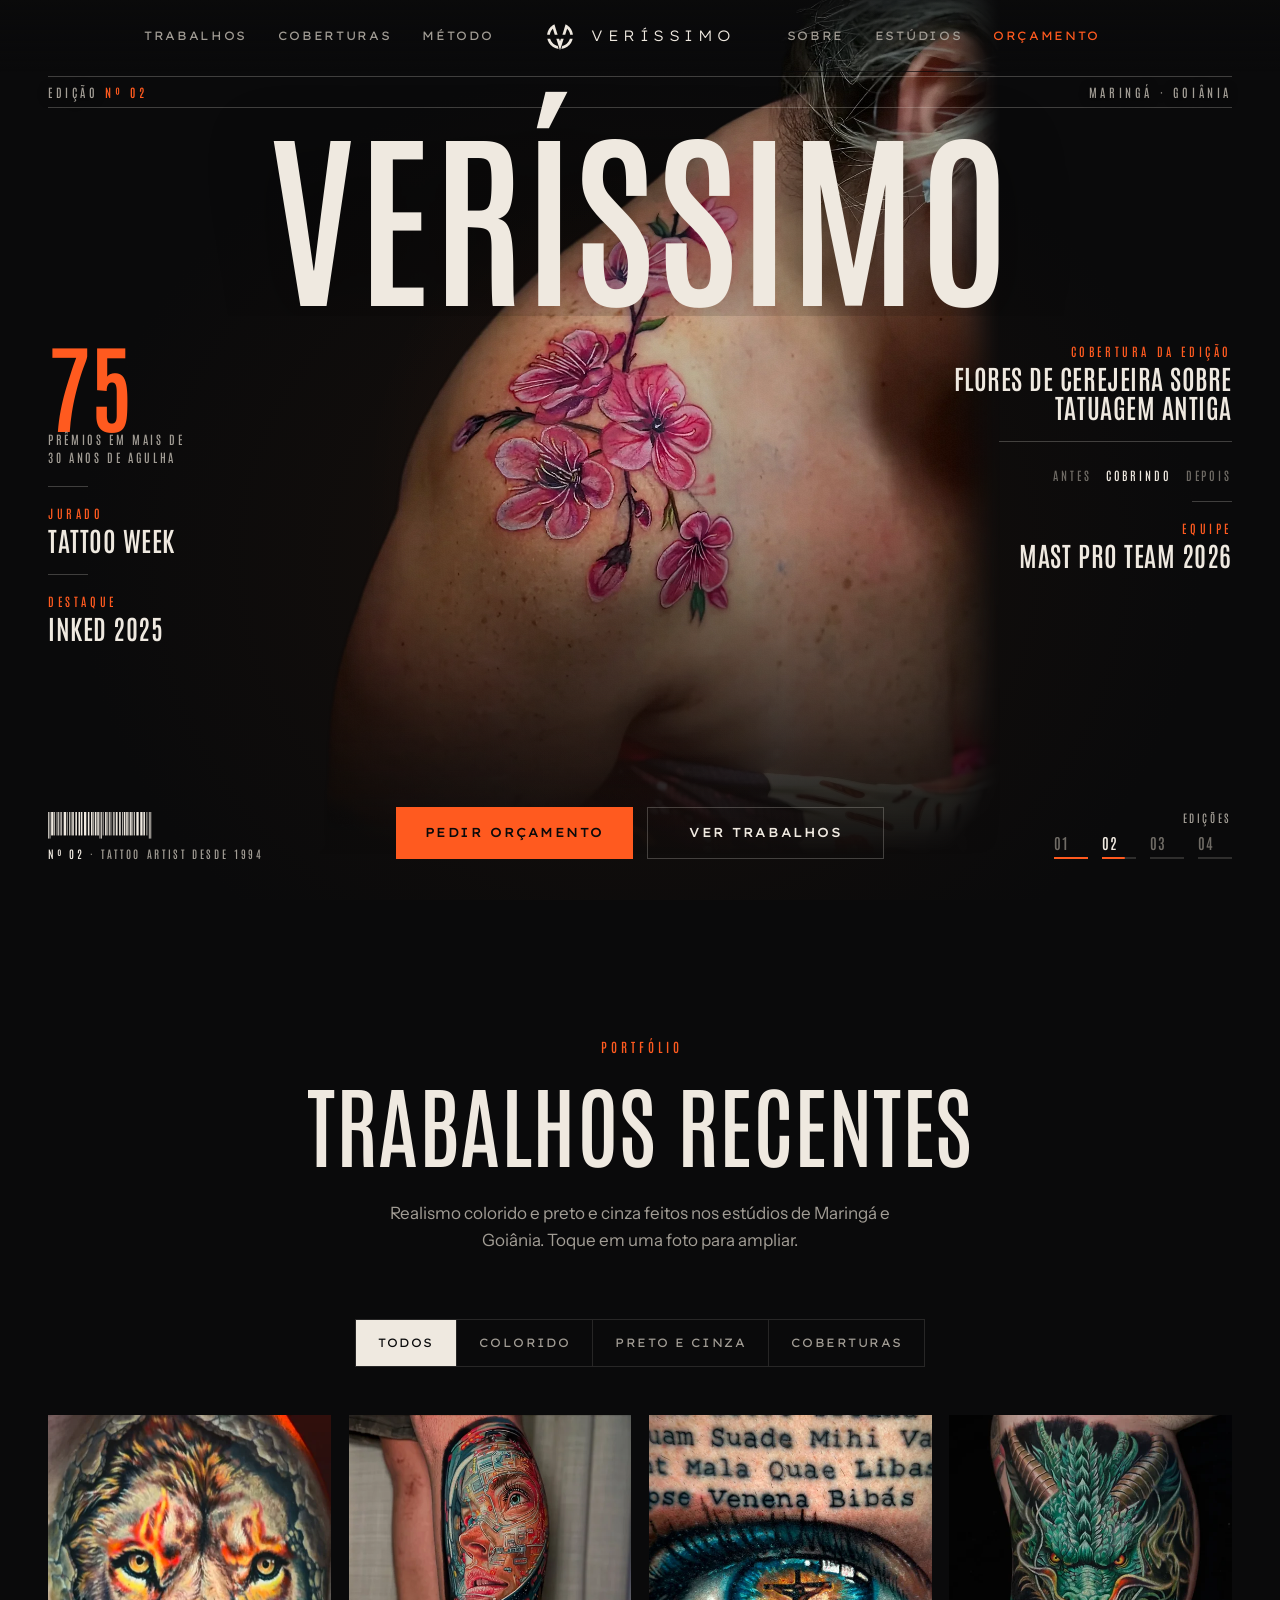
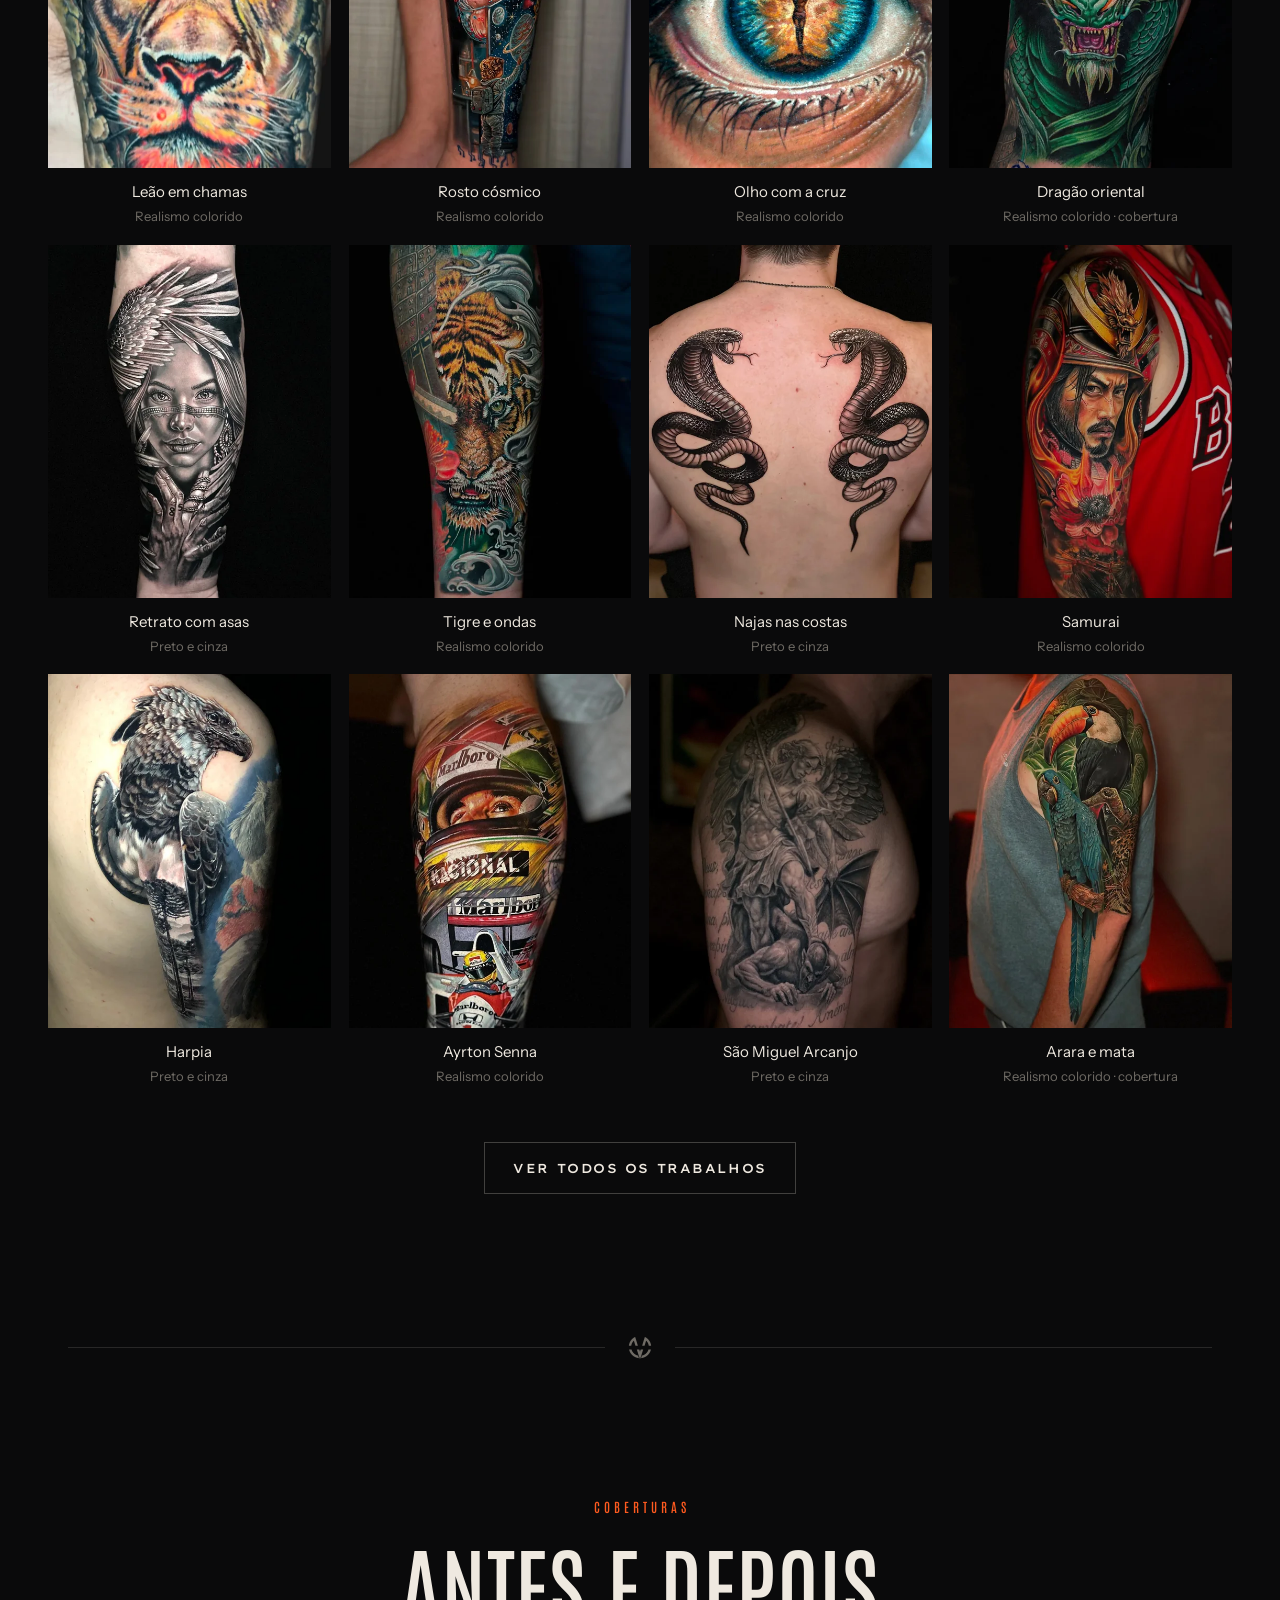
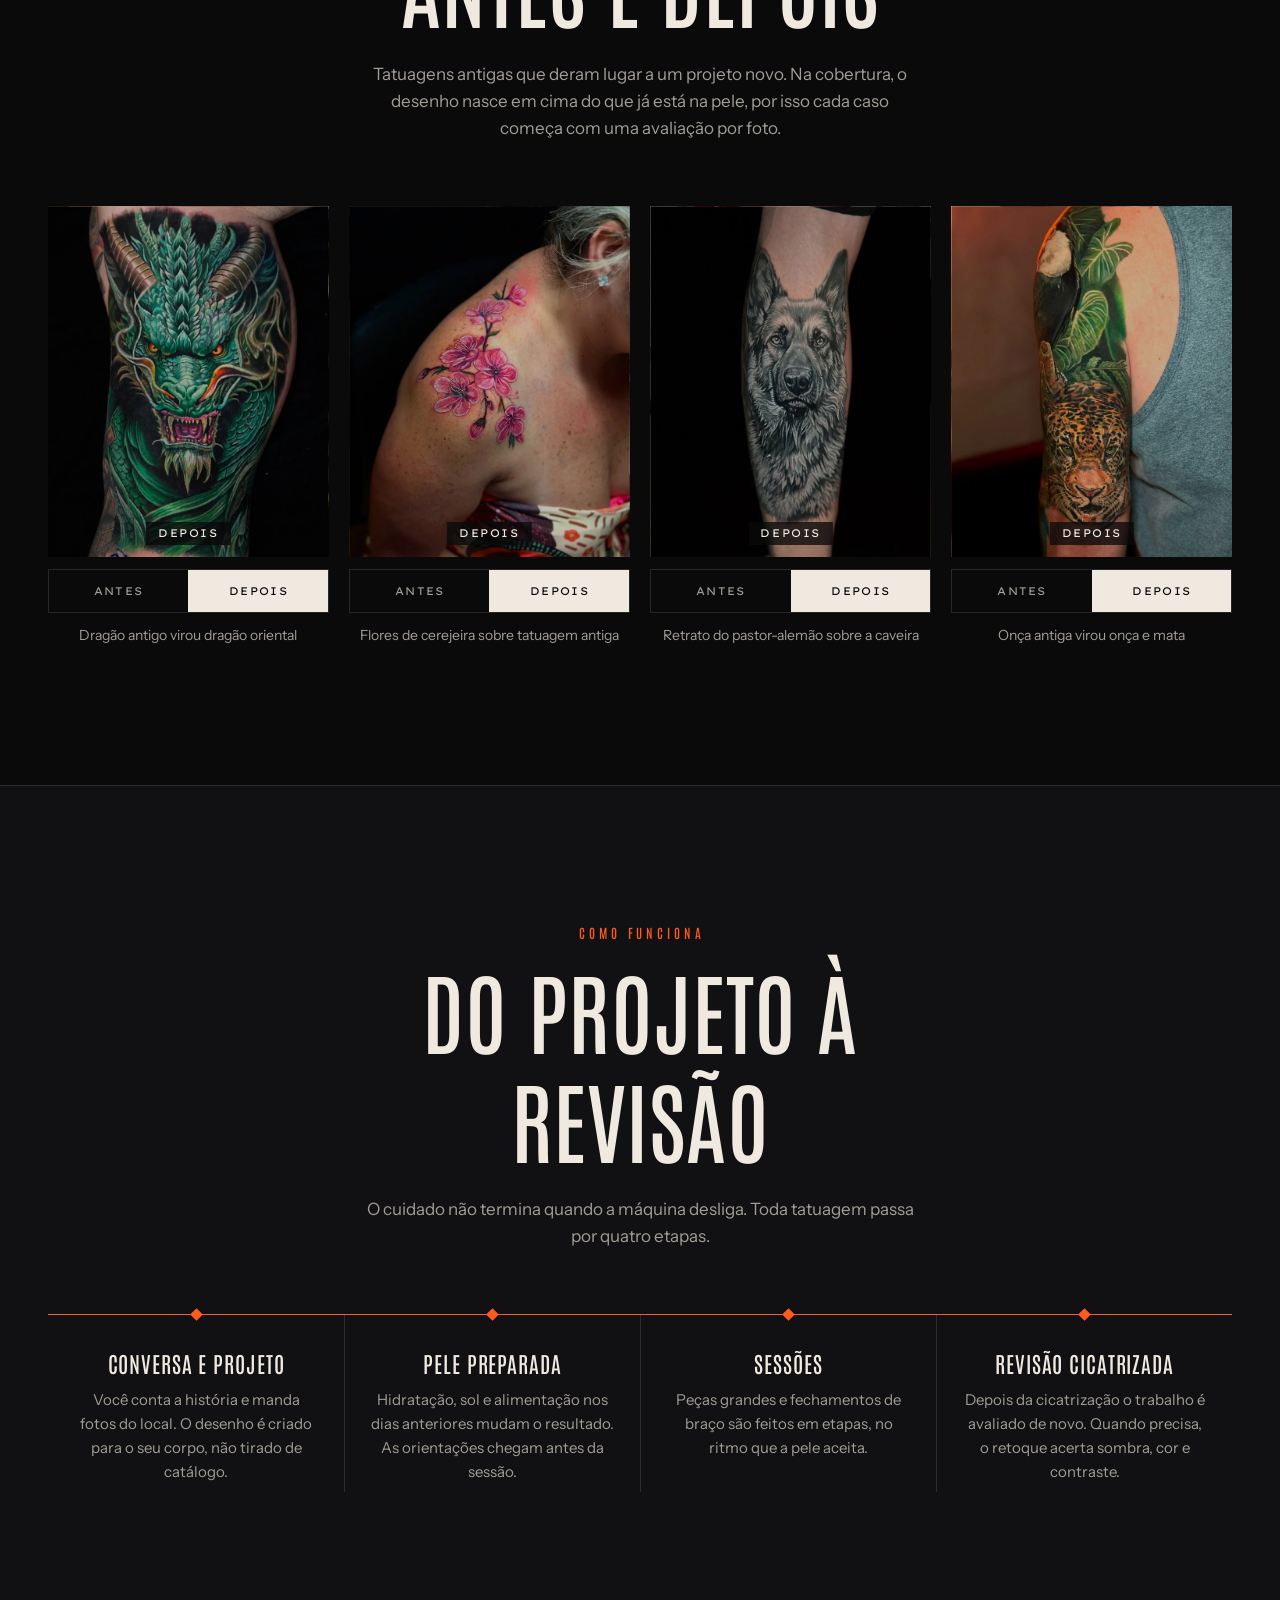
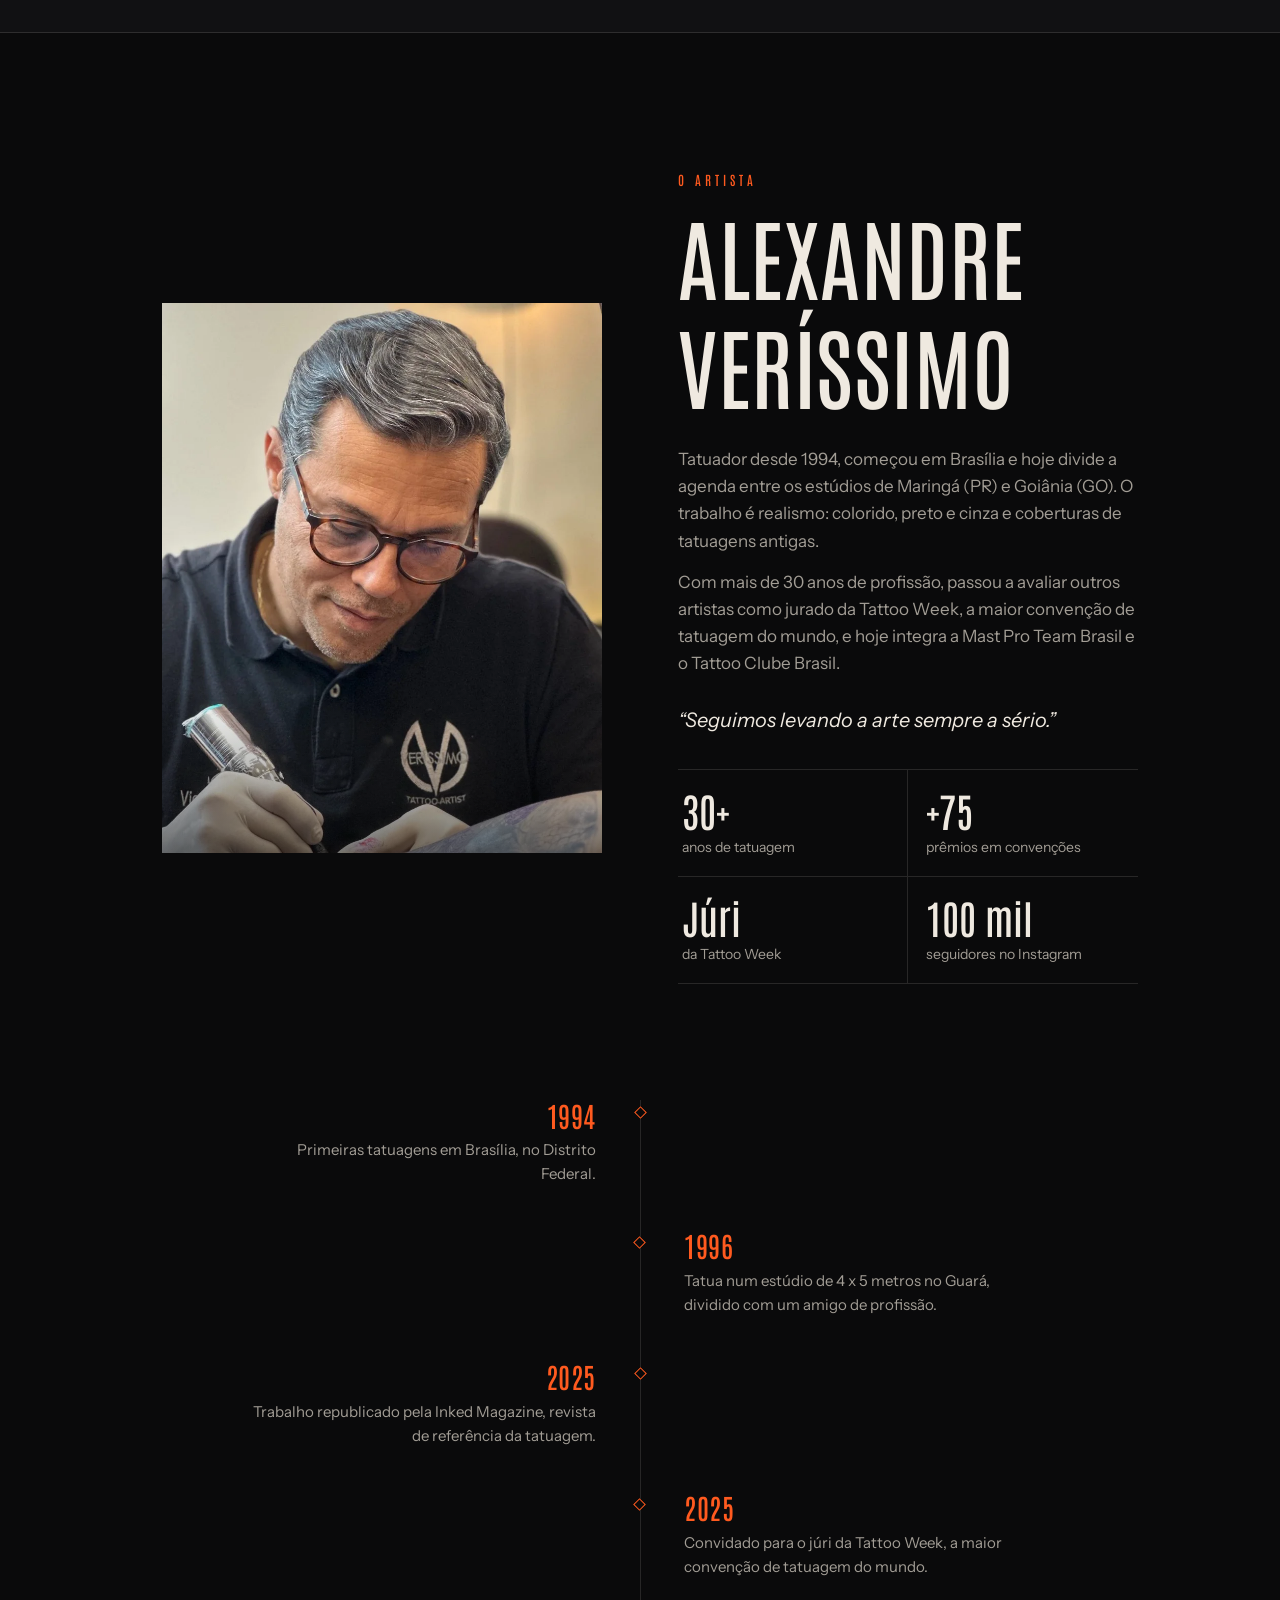
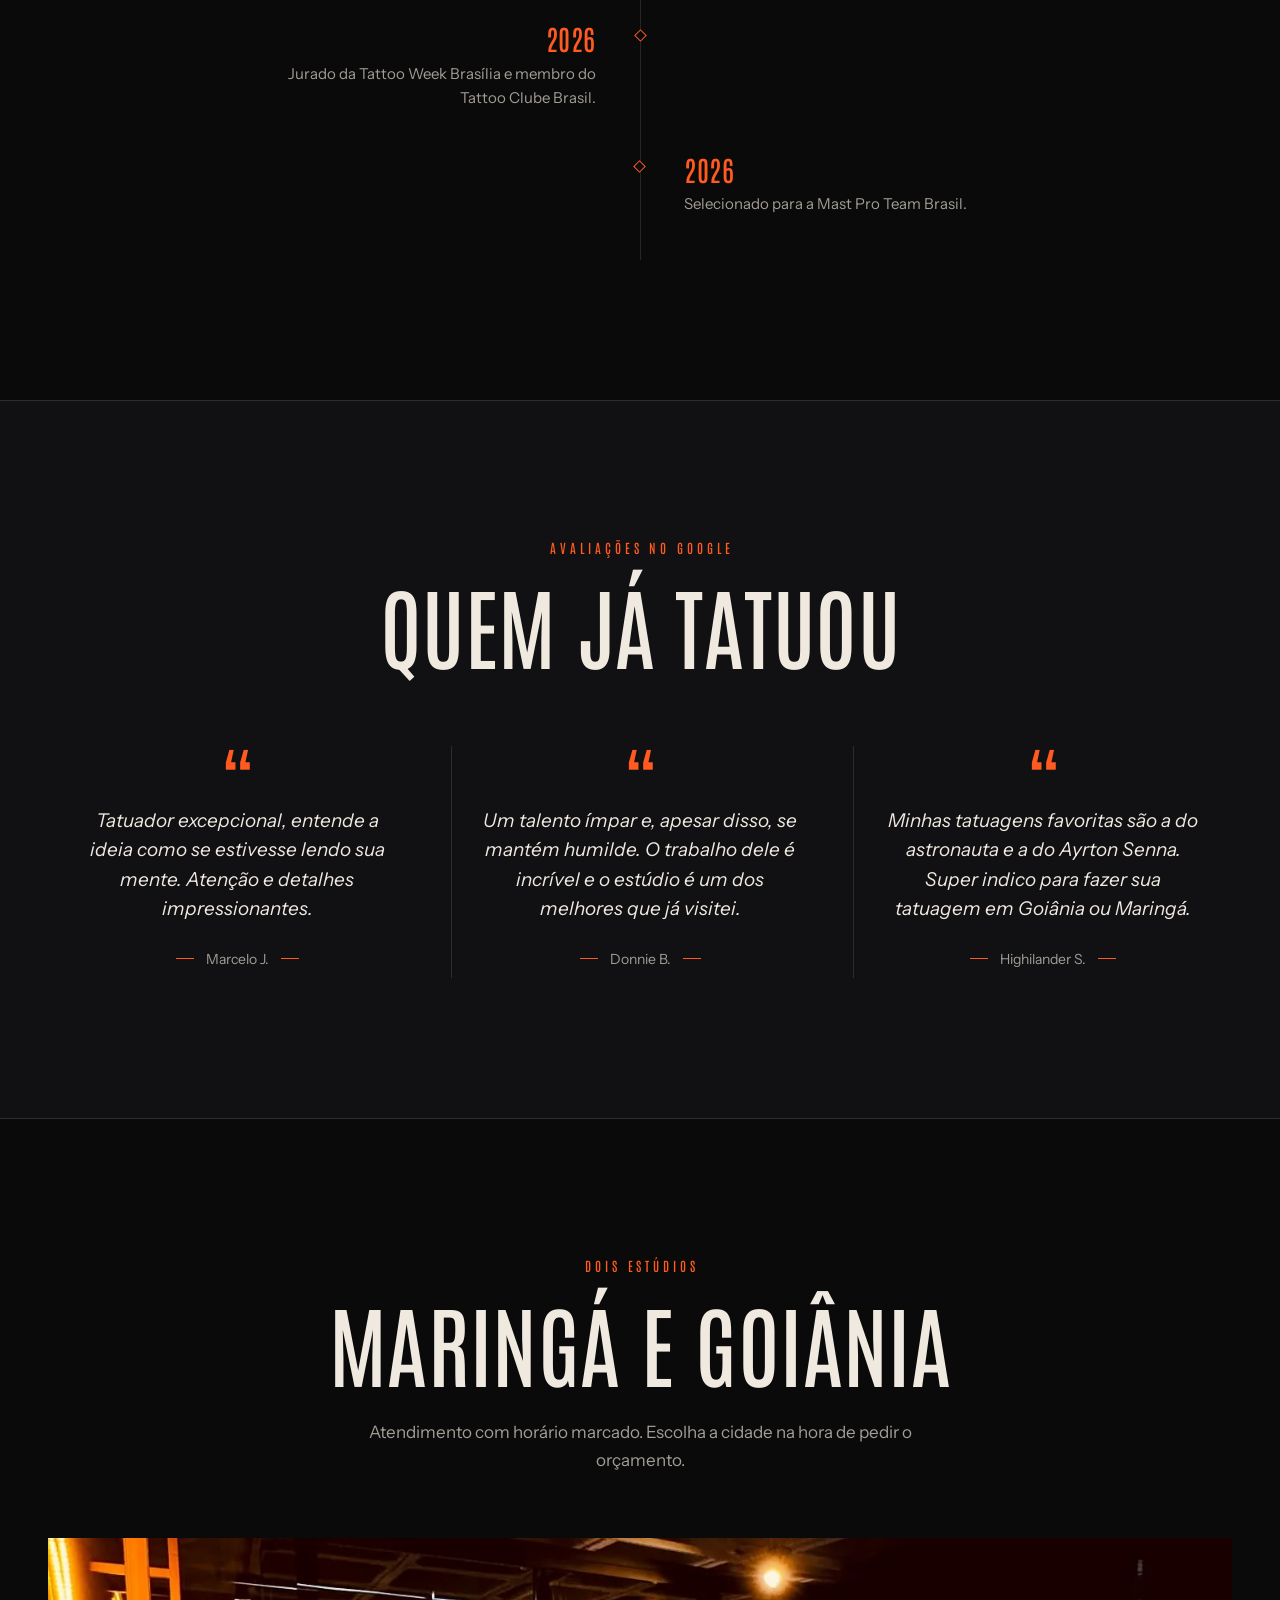
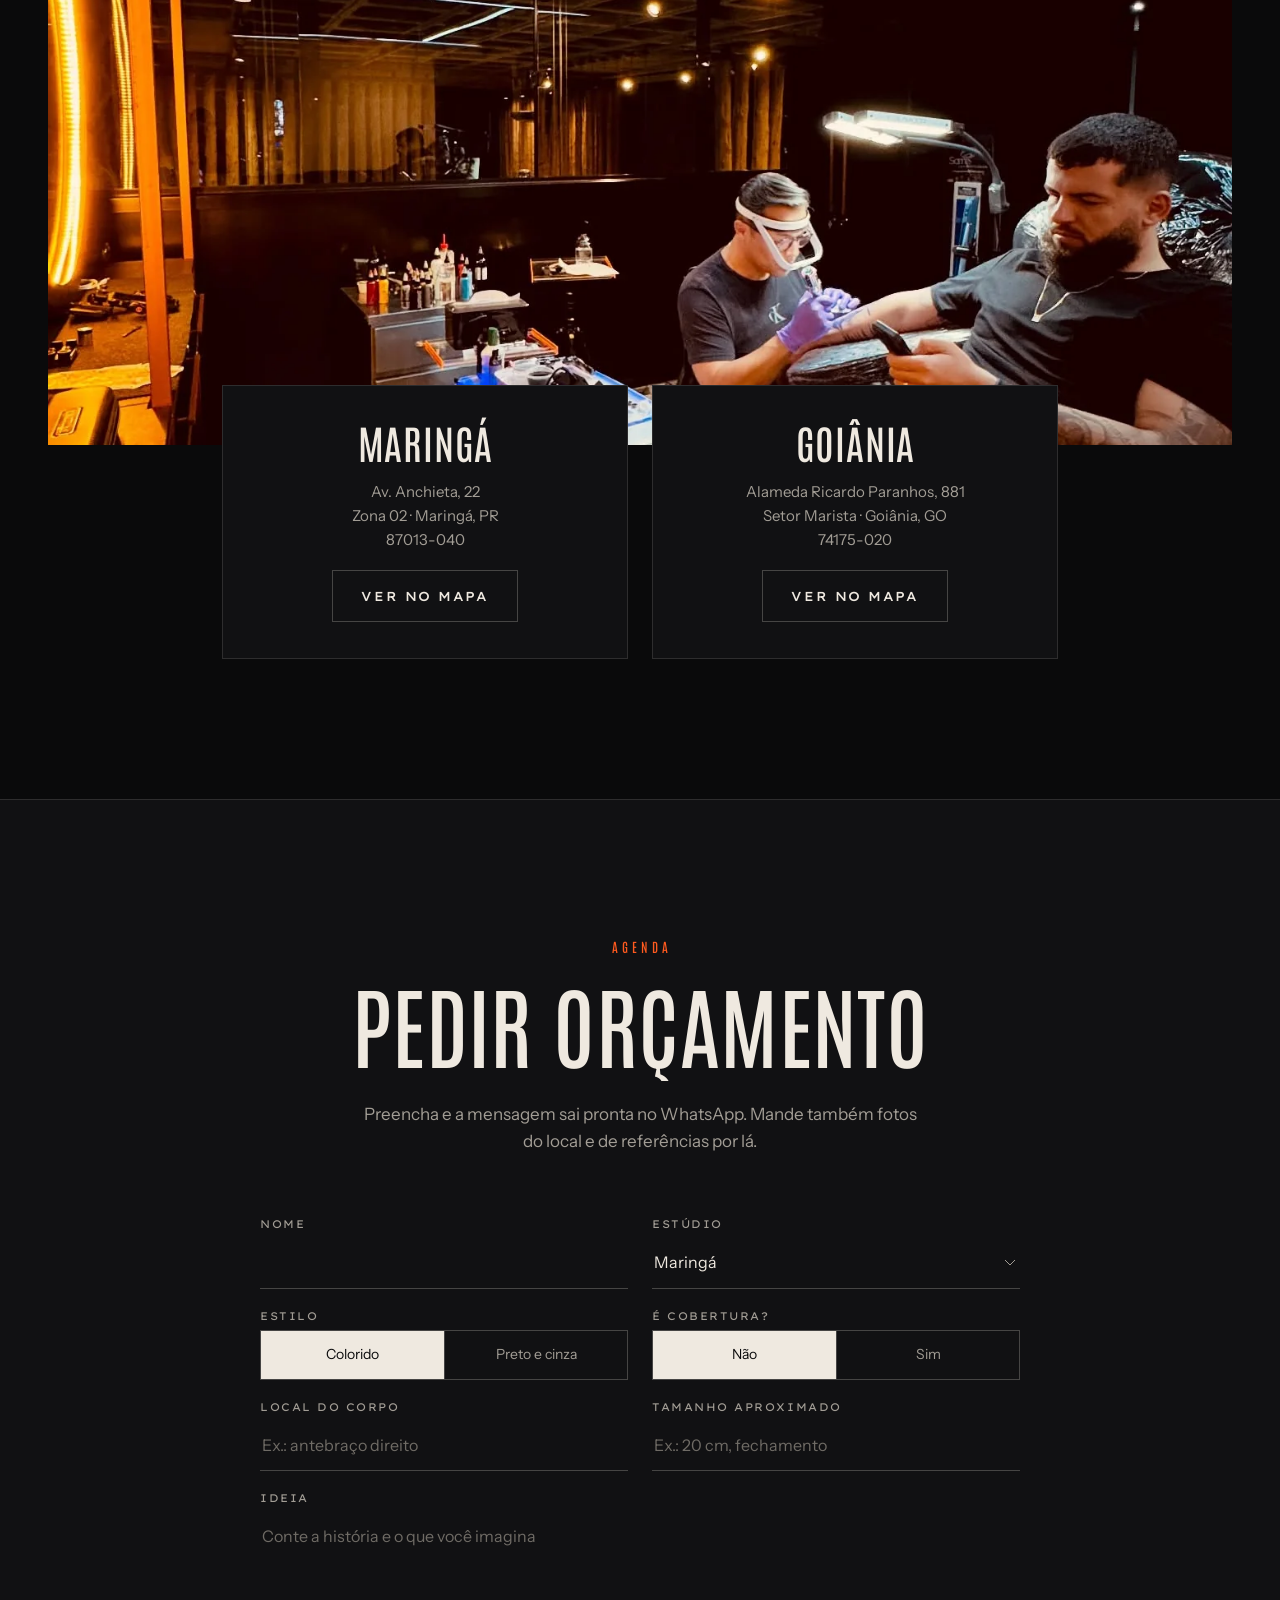
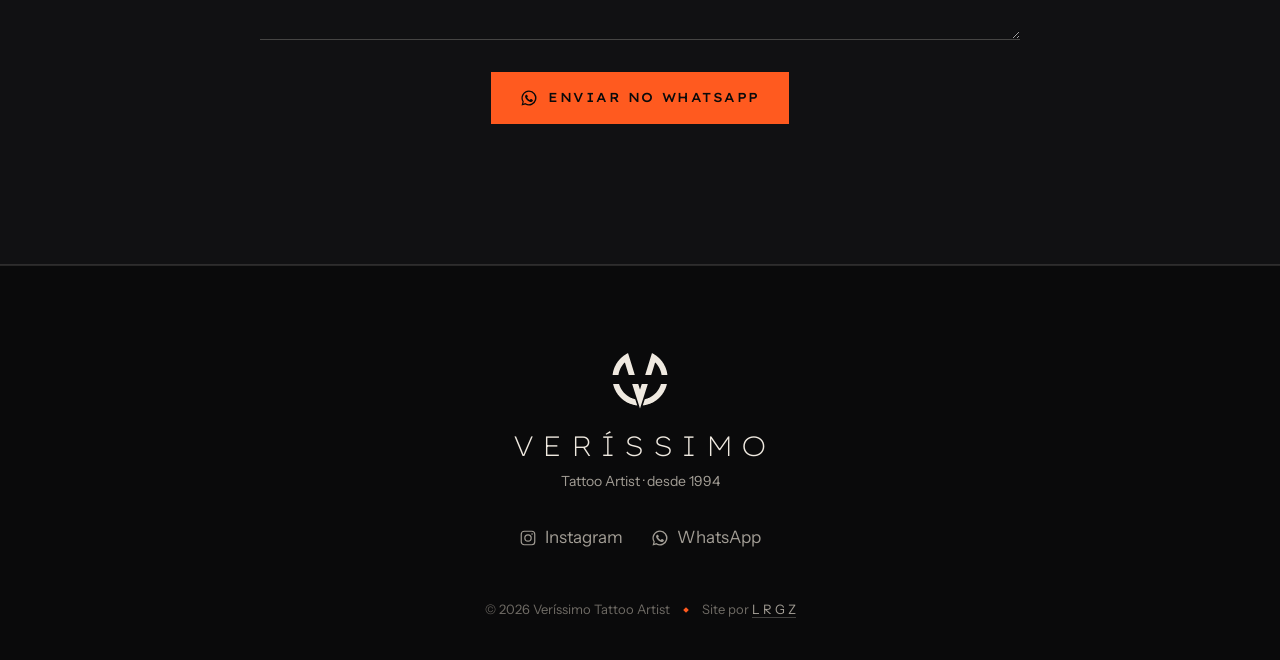
==== commit dbaa12d2: "Hero v4 capa de revista: logotipo no alto, chamadas de capa, edições com registro de impressão; reco" ====
--- a/index.html
+++ b/index.html
@@ -18,9 +18,9 @@
 <meta property="og:url" content="https://azeugral.github.io/verissimo-tattoo/">
 <link rel="preload" href="assets/fonts/antonio.woff2?v=2" as="font" type="font/woff2" crossorigin>
 <link rel="preload" href="assets/fonts/lexend-exa.woff2" as="font" type="font/woff2" crossorigin>
-<link rel="preload" href="assets/hero/dragao-a.webp?v=3" as="image">
+<link rel="preload" href="assets/hero/dragao-a.webp?v=4" as="image">
 <link rel="preload" href="assets/fonts/instrument-sans.woff2" as="font" type="font/woff2" crossorigin>
-<link rel="stylesheet" href="assets/css/site.css?v=10">
+<link rel="stylesheet" href="assets/css/site.css?v=11">
 <script type="application/ld+json">{"@context":"https://schema.org","@type":"TattooParlor","name":"Veríssimo Tattoo Artist","founder":"Alexandre Veríssimo","telephone":"+55 44 99176-1485","sameAs":["https://www.instagram.com/verissimotattoo/"],"location":[{"@type":"Place","name":"Estúdio Maringá","address":{"@type":"PostalAddress","streetAddress":"Av. Anchieta, 22, Zona 02","addressLocality":"Maringá","addressRegion":"PR","postalCode":"87013-040","addressCountry":"BR"}},{"@type":"Place","name":"Estúdio Goiânia","address":{"@type":"PostalAddress","streetAddress":"Alameda Ricardo Paranhos, 881, Setor Marista","addressLocality":"Goiânia","addressRegion":"GO","postalCode":"74175-020","addressCountry":"BR"}}]}</script>
 </head>
 <body>
@@ -57,32 +57,32 @@
 
 <main id="conteudo">
 
-<section class="hero" id="inicio">
-  <svg class="simb-g" viewBox="-116 -116 232 232" aria-hidden="true"><path pathLength="1" d="M0.00 110.30L-0.05 110.30L-14.24 66.10L-28.43 21.89L-28.48 21.68L-28.54 21.46L-17.48 21.46L-6.42 21.46L-3.24 31.37L-0.06 41.28L0.00 41.28L0.06 41.28L3.24 31.37L6.42 21.46L17.48 21.46L28.54 21.46L28.48 21.68L28.43 21.89L14.24 66.10L0.05 110.30L0.00 110.30ZM-10.16 99.46L-10.30 99.45L-11.02 99.36L-11.74 99.27L-13.86 98.98L-15.97 98.69L-17.58 98.40L-19.19 98.11L-20.78 97.77L-22.38 97.43L-24.31 96.95L-26.24 96.46L-28.03 95.94L-29.82 95.42L-31.95 94.70L-34.07 93.98L-35.48 93.45L-36.88 92.92L-38.28 92.34L-39.68 91.76L-41.30 91.02L-42.92 90.29L-44.76 89.37L-46.60 88.45L-48.12 87.61L-49.64 86.78L-51.43 85.71L-53.21 84.64L-55.49 83.12L-57.76 81.61L-59.55 80.28L-61.33 78.94L-62.54 77.97L-63.75 77.00L-65.39 75.58L-67.04 74.17L-68.85 72.45L-70.67 70.74L-72.42 68.89L-74.17 67.04L-75.58 65.40L-77.00 63.75L-77.97 62.54L-78.94 61.34L-80.28 59.55L-81.61 57.76L-83.12 55.49L-84.64 53.21L-85.71 51.43L-86.78 49.64L-87.61 48.12L-88.45 46.60L-89.37 44.76L-90.29 42.92L-91.02 41.30L-91.76 39.68L-92.34 38.28L-92.92 36.88L-93.45 35.48L-93.98 34.07L-94.70 31.95L-95.42 29.82L-95.94 28.03L-96.46 26.25L-96.90 24.50L-97.33 22.77L-97.44 22.28L-97.54 21.80L-97.60 21.63L-97.65 21.46L-86.77 21.46L-75.89 21.46L-75.73 22.06L-75.56 22.67L-74.76 25.04L-73.97 27.41L-73.42 28.81L-72.87 30.21L-72.14 31.85L-71.41 33.50L-70.50 35.32L-69.59 37.15L-68.90 38.37L-68.22 39.59L-67.50 40.79L-66.77 42.00L-65.65 43.69L-64.53 45.39L-63.11 47.27L-61.70 49.16L-60.61 50.46L-59.52 51.76L-58.29 53.12L-57.06 54.47L-55.18 56.31L-53.31 58.15L-52.20 59.12L-51.09 60.10L-49.93 61.05L-48.77 62.00L-47.07 63.27L-45.37 64.54L-43.68 65.65L-42.00 66.77L-40.79 67.50L-39.59 68.22L-38.37 68.90L-37.15 69.59L-35.32 70.50L-33.49 71.41L-31.85 72.14L-30.21 72.87L-28.84 73.40L-27.47 73.94L-25.46 74.63L-23.44 75.32L-21.65 75.83L-19.86 76.34L-18.56 76.65L-17.26 76.96L-13.69 88.09L-10.12 99.23L-10.08 99.35L-10.03 99.47L-10.16 99.46ZM10.35 99.43L10.03 99.48L10.07 99.36L10.12 99.23L13.69 88.09L17.25 76.96L18.56 76.65L19.86 76.34L21.65 75.83L23.44 75.32L25.46 74.63L27.47 73.94L28.84 73.40L30.21 72.87L31.85 72.14L33.50 71.41L35.32 70.50L37.15 69.59L38.37 68.90L39.59 68.22L40.79 67.50L42.00 66.77L43.68 65.65L45.37 64.54L47.07 63.27L48.77 62.00L49.93 61.05L51.09 60.10L52.20 59.12L53.31 58.15L55.18 56.31L57.06 54.47L58.29 53.12L59.52 51.76L60.61 50.46L61.70 49.16L63.11 47.27L64.53 45.39L65.65 43.69L66.77 42.00L67.50 40.79L68.22 39.59L68.90 38.37L69.59 37.15L70.50 35.32L71.41 33.50L72.14 31.85L72.87 30.21L73.42 28.81L73.97 27.41L74.76 25.04L75.56 22.67L75.73 22.06L75.89 21.46L86.77 21.46L97.65 21.46L97.60 21.63L97.54 21.80L97.44 22.28L97.33 22.77L96.90 24.50L96.46 26.25L95.94 28.03L95.42 29.82L94.70 31.95L93.98 34.07L93.45 35.48L92.92 36.88L92.34 38.28L91.76 39.68L91.02 41.30L90.29 42.92L89.37 44.76L88.45 46.60L87.61 48.12L86.78 49.64L85.71 51.43L84.64 53.21L83.12 55.49L81.61 57.76L80.28 59.55L78.94 61.34L77.97 62.54L77.00 63.75L75.58 65.40L74.17 67.04L72.42 68.89L70.67 70.74L68.85 72.45L67.04 74.17L65.40 75.58L63.75 77.00L62.54 77.97L61.34 78.94L59.55 80.28L57.76 81.61L55.49 83.12L53.21 84.64L51.43 85.71L49.64 86.78L48.12 87.61L46.60 88.45L44.76 89.37L42.92 90.29L41.30 91.02L39.68 91.76L38.28 92.34L36.88 92.92L35.48 93.45L34.07 93.98L31.95 94.70L29.82 95.42L28.03 95.94L26.25 96.46L24.50 96.90L22.77 97.33L21.46 97.62L20.16 97.91L18.37 98.25L16.58 98.59L14.60 98.88L12.61 99.17L11.65 99.27L10.68 99.38L10.35 99.43ZM-88.77 -10.54L-99.40 -10.54L-99.33 -11.19L-99.26 -11.84L-98.97 -13.91L-98.68 -15.99L-98.40 -17.59L-98.11 -19.19L-97.77 -20.78L-97.43 -22.38L-96.95 -24.31L-96.46 -26.24L-95.94 -28.03L-95.42 -29.82L-94.70 -31.95L-93.98 -34.07L-93.45 -35.48L-92.92 -36.88L-92.34 -38.28L-91.76 -39.68L-91.02 -41.30L-90.29 -42.92L-89.37 -44.76L-88.45 -46.60L-87.61 -48.12L-86.78 -49.64L-85.71 -51.43L-84.64 -53.21L-83.12 -55.49L-81.61 -57.76L-80.28 -59.55L-78.94 -61.33L-77.97 -62.54L-77.00 -63.75L-75.58 -65.39L-74.17 -67.04L-72.45 -68.85L-70.74 -70.67L-68.89 -72.42L-67.04 -74.17L-65.39 -75.58L-63.75 -77.00L-62.54 -77.97L-61.33 -78.94L-59.55 -80.28L-57.76 -81.61L-55.49 -83.12L-53.21 -84.64L-51.43 -85.71L-49.64 -86.78L-48.12 -87.61L-46.60 -88.45L-44.94 -89.28L-43.28 -90.11L-43.21 -90.03L-43.13 -89.95L-31.09 -50.85L-19.05 -11.74L-18.87 -11.14L-18.68 -10.54L-29.71 -10.54L-40.75 -10.54L-47.59 -32.75L-54.43 -54.95L-54.68 -55.77L-54.93 -56.58L-55.99 -55.52L-57.05 -54.47L-58.28 -53.12L-59.52 -51.77L-60.61 -50.46L-61.70 -49.15L-63.11 -47.27L-64.53 -45.38L-65.65 -43.69L-66.77 -42.00L-67.50 -40.79L-68.22 -39.59L-68.90 -38.37L-69.59 -37.15L-70.50 -35.32L-71.41 -33.49L-72.14 -31.85L-72.87 -30.21L-73.42 -28.81L-73.97 -27.40L-74.83 -24.84L-75.68 -22.28L-76.12 -20.64L-76.56 -18.99L-76.94 -17.30L-77.32 -15.61L-77.61 -14.02L-77.90 -12.42L-78.02 -11.48L-78.15 -10.54L-88.77 -10.54ZM29.71 -10.54L18.68 -10.54L18.87 -11.14L19.05 -11.74L31.09 -50.85L43.13 -89.95L43.21 -90.03L43.28 -90.11L44.94 -89.28L46.60 -88.45L48.12 -87.61L49.64 -86.78L51.43 -85.71L53.21 -84.64L55.49 -83.12L57.76 -81.61L59.55 -80.28L61.34 -78.94L62.54 -77.97L63.75 -77.00L65.40 -75.58L67.04 -74.17L68.89 -72.42L70.74 -70.67L72.45 -68.85L74.17 -67.04L75.58 -65.39L77.00 -63.75L77.97 -62.54L78.94 -61.33L80.28 -59.55L81.61 -57.76L83.12 -55.49L84.64 -53.21L85.71 -51.43L86.78 -49.64L87.61 -48.12L88.45 -46.60L89.37 -44.76L90.29 -42.92L91.02 -41.30L91.76 -39.68L92.34 -38.28L92.92 -36.88L93.45 -35.48L93.98 -34.07L94.70 -31.95L95.42 -29.82L95.94 -28.03L96.46 -26.24L96.95 -24.31L97.43 -22.38L97.77 -20.78L98.11 -19.19L98.40 -17.59L98.68 -15.99L98.97 -13.91L99.26 -11.84L99.33 -11.19L99.40 -10.54L88.77 -10.54L78.15 -10.54L78.02 -11.48L77.90 -12.42L77.61 -14.02L77.32 -15.61L76.94 -17.30L76.56 -18.99L76.12 -20.64L75.68 -22.28L74.83 -24.84L73.97 -27.40L73.42 -28.81L72.87 -30.21L72.14 -31.85L71.41 -33.49L70.50 -35.32L69.59 -37.15L68.90 -38.37L68.22 -39.59L67.50 -40.79L66.77 -42.00L65.65 -43.69L64.53 -45.38L63.11 -47.27L61.70 -49.15L60.61 -50.46L59.52 -51.77L58.28 -53.12L57.05 -54.47L55.99 -55.52L54.93 -56.58L54.68 -55.77L54.43 -54.95L47.59 -32.75L40.75 -10.54L29.71 -10.54Z"/></svg>
+<section class="capa" id="inicio">
+  <div class="capa-luz" aria-hidden="true"></div>
   <div class="quadro" role="img" aria-label="Coberturas de Veríssimo: a tatuagem antiga dá lugar ao trabalho novo, primeiro em preto e cinza, depois em cor">
-    <img class="q-poster" src="assets/hero/dragao-a.webp?v=3" alt="" width="1080" height="1350">
+    <img class="q-poster" src="assets/hero/dragao-a.webp?v=4" alt="" width="1440" height="1800">
     <video class="q-video" muted playsinline loop preload="none" aria-hidden="true"></video>
     <canvas class="q-gl" aria-hidden="true"></canvas>
   </div>
-  <div class="q-topo" aria-hidden="true">
-    <div class="q-barras"><i><b></b></i><i><b></b></i><i><b></b></i><i><b></b></i></div>
-    <p class="q-rot"><span class="q-fase">Antes</span><span class="q-t">Dragão antigo virou dragão oriental</span></p>
-  </div>
-  <div class="cols" aria-hidden="true">
-    <div class="col col-e">
-      <p><b>Realismo</b><span>Colorido</span><span>Preto e cinza</span></p>
-      <p><b>Coberturas</b><span>Projeto sobre</span><span>a tatuagem antiga</span></p>
+  <p class="capa-faixa" aria-hidden="true"><span>Edição <b class="ed-n">Nº 01</b></span><span>Maringá · Goiânia</span></p>
+  <h1 class="capa-nome"><span class="cn-w">Veríssimo</span><span class="sr">Veríssimo Tattoo Artist, realismo e coberturas desde 1994 em Maringá e Goiânia</span></h1>
+  <div class="ch ch-e" aria-hidden="true">
+    <p class="ch-num"><b>75</b><span>prêmios em mais de<br>30 anos de agulha</span></p>
+    <p><i>Jurado</i><b>Tattoo Week</b></p>
+    <p class="ch-x"><i>Destaque</i><b>Inked 2025</b></p>
+  </div>
+  <div class="ch ch-d" aria-hidden="true">
+    <p class="ch-cob"><i>Cobertura da edição</i><b class="cob-t">Dragão antigo virou dragão oriental</b></p>
+    <p class="ch-fase"><span>Antes</span><span>Cobrindo</span><span>Depois</span></p>
+    <p class="ch-x"><i>Equipe</i><b>Mast Pro Team 2026</b></p>
+  </div>
+  <div class="capa-pe">
+    <div class="cb-w" aria-hidden="true"><svg class="cb" viewBox="0 0 133 34" aria-hidden="true" fill="currentColor"><rect x="0" width="1" height="34"/><rect x="2" width="1" height="34"/><rect x="4" width="3" height="30"/><rect x="8" width="1" height="30"/><rect x="11" width="1" height="30"/><rect x="13" width="1" height="30"/><rect x="15" width="1" height="30"/><rect x="17" width="1" height="30"/><rect x="20" width="3" height="30"/><rect x="24" width="1" height="30"/><rect x="27" width="1" height="30"/><rect x="29" width="1" height="30"/><rect x="31" width="2" height="30"/><rect x="35" width="2" height="30"/><rect x="39" width="2" height="30"/><rect x="42" width="2" height="30"/><rect x="46" width="3" height="30"/><rect x="51" width="2" height="30"/><rect x="55" width="2" height="30"/><rect x="58" width="1" height="30"/><rect x="60" width="2" height="30"/><rect x="63" width="2" height="30"/><rect x="66" width="1" height="34"/><rect x="68" width="1" height="34"/><rect x="70" width="1" height="30"/><rect x="73" width="2" height="30"/><rect x="76" width="1" height="30"/><rect x="78" width="1" height="30"/><rect x="80" width="1" height="30"/><rect x="83" width="1" height="30"/><rect x="85" width="1" height="30"/><rect x="87" width="2" height="30"/><rect x="91" width="2" height="30"/><rect x="95" width="1" height="30"/><rect x="97" width="2" height="30"/><rect x="100" width="2" height="30"/><rect x="103" width="1" height="30"/><rect x="105" width="2" height="30"/><rect x="108" width="1" height="30"/><rect x="110" width="1" height="30"/><rect x="113" width="3" height="30"/><rect x="118" width="3" height="30"/><rect x="122" width="2" height="30"/><rect x="126" width="1" height="30"/><rect x="129" width="1" height="34"/><rect x="131" width="1" height="34"/></svg><span><b class="ed-n">Nº 01</b> · Tattoo artist desde 1994</span></div>
+    <div class="hero-bts">
+      <a class="bt bt-cor" href="#orcamento">Pedir orçamento</a>
+      <a class="bt bt-fio" href="#trabalhos">Ver trabalhos</a>
     </div>
-    <div class="col col-d">
-      <p><b>Desde 1994</b><span>Começou em</span><span>Brasília · DF</span></p>
-      <p><b>Estúdios</b><span>Maringá · PR</span><span>Goiânia · GO</span></p>
-    </div>
-  </div>
-  <h1 class="nome"><span class="nome-w">Veríssimo</span><span class="nome-s">Tattoo Artist desde 1994</span></h1>
-  <p class="hero-sub">Realismo e coberturas<span class="sep" aria-hidden="true"></span>Maringá e Goiânia</p>
-  <div class="hero-bts">
-    <a class="bt bt-cor" href="#orcamento">Pedir orçamento</a>
-    <a class="bt bt-fio" href="#trabalhos">Ver trabalhos</a>
+    <div class="eds" aria-hidden="true"><span>Edições</span><ol><li>01<i></i></li><li>02<i></i></li><li>03<i></i></li><li>04<i></i></li></ol></div>
   </div>
 </section>
 
@@ -241,7 +241,7 @@
 </div>
 
 <script src="assets/js/dados.js?v=5"></script>
-<script src="assets/js/cob.js?v=9"></script>
-<script src="assets/js/site.js?v=9"></script>
+<script src="assets/js/cob.js?v=10"></script>
+<script src="assets/js/site.js?v=10"></script>
 </body>
 </html>
--- a/assets/css/site.css
+++ b/assets/css/site.css
@@ -63,50 +63,7 @@
 .menu-ig{display:flex;align-items:center;gap:10px;color:var(--cinza);font-size:15px}
 .menu-ig svg{width:20px;height:20px}
 
-/* hero v3: o símbolo dele em linha laranja se desenha atrás; na frente, a peça recortada
-   (só o corpo, sem quarto nem camiseta) recebe a cobertura ao vivo; nome na base */
-.hero{--hq:calc(100svh - 64px);position:relative;min-height:100vh;min-height:100svh;display:flex;flex-direction:column;align-items:center;justify-content:flex-end;padding:0 var(--g) clamp(36px,6svh,64px);text-align:center;overflow:hidden;isolation:isolate;background:var(--preto)}
-.hero::after{content:"";position:absolute;inset:auto 0 0;height:40%;z-index:2;pointer-events:none;background:linear-gradient(rgba(10,10,11,0),rgba(10,10,11,.72) 55%,var(--preto))}
-.simb-g{position:absolute;z-index:0;left:50%;top:var(--sy,47%);width:var(--sd,min(102svh,92vw));height:auto;aspect-ratio:1;transform:translate(-50%,-50%);overflow:visible;pointer-events:none;transition:opacity .8s var(--ease)}
-.simb-g path{fill:none;stroke:var(--neon);stroke-width:.5;stroke-linejoin:round;stroke-dasharray:1;stroke-dashoffset:1;opacity:.92;filter:drop-shadow(0 0 2.2px rgba(255,90,31,.55));transition:stroke-dashoffset 3.4s cubic-bezier(.45,.05,.25,1) .15s}
-.pronto .simb-g path{stroke-dashoffset:0}
-.quadro{position:absolute;z-index:1;left:50%;bottom:0;height:var(--hq);aspect-ratio:4/5;transform:translateX(-50%);opacity:0;transition:opacity 1.4s var(--ease) .5s;-webkit-mask-image:linear-gradient(#000 64%,transparent 99%);mask-image:linear-gradient(#000 64%,transparent 99%)}
-.pronto .quadro{opacity:1}
-.quadro>img,.quadro>video,.quadro>canvas{position:absolute;inset:0;width:100%;height:100%;object-fit:cover}
-.q-video,.q-gl{opacity:0;transition:opacity .8s var(--ease)}
-.quadro.gl .q-gl,.quadro.vd .q-video{opacity:1}
-.quadro.gl .q-poster,.quadro.vd .q-poster{opacity:0;transition:opacity .8s var(--ease)}
-.q-topo{position:absolute;z-index:3;top:86px;left:50%;transform:translateX(-50%);width:min(360px,calc(100% - 32px));display:flex;flex-direction:column;align-items:center;gap:12px;opacity:0;transition:opacity 1s var(--ease) 1s}
-.pronto .q-topo{opacity:1}
-.q-barras{display:grid;grid-template-columns:repeat(4,1fr);gap:6px;width:100%}
-.q-barras i{display:block;height:2px;background:rgba(239,233,224,.22);overflow:hidden}
-.q-barras b{display:block;height:100%;background:var(--marfim);transform:scaleX(0);transform-origin:left}
-.q-rot{display:flex;flex-direction:column;align-items:center;gap:4px;text-shadow:0 2px 12px rgba(0,0,0,.9)}
-.q-fase{font:500 12px/1 var(--cond);letter-spacing:.24em;padding-left:.24em;text-transform:uppercase;color:var(--marfim);transition:color .5s var(--ease)}
-.hero.depois .q-fase{color:var(--neon)}
-.q-t{font-size:13px;color:rgba(239,233,224,.78);transition:opacity .4s var(--ease)}
-/* colunas espelhadas, cada uma no meio do vão entre a borda e a peça */
-.cols{display:none}
-.col{position:absolute;z-index:3;top:50%;width:clamp(170px,15vw,230px);transform:translate(-50%,-50%);display:flex;flex-direction:column;align-items:center;gap:24px;opacity:0;transition:opacity 1.2s var(--ease) 1.1s}
-.col-e{left:calc((50% - var(--hq) * .4) / 2)}
-.col-d{left:calc(100% - (50% - var(--hq) * .4) / 2)}
-.pronto .col{opacity:1}
-.col p{margin:0;display:flex;flex-direction:column;align-items:center;gap:7px;font:400 13px/1.25 var(--cond);letter-spacing:.26em;padding-left:.26em;text-transform:uppercase;color:var(--cinza)}
-.col b{font-weight:600;font-size:15px;color:var(--neon);margin-bottom:3px}
-.col p+p::before{content:"";display:block;width:32px;height:1px;background:var(--linha2);margin:0 0 17px}
-.nome{position:relative;z-index:3;--nome:clamp(76px,11.5vw,176px);display:flex;flex-direction:column;align-items:center;gap:clamp(6px,.8vw,12px)}
-.nome-w{display:block;font:600 var(--nome)/1 var(--cond);letter-spacing:.015em;padding-left:.015em;text-transform:uppercase;color:var(--marfim);text-shadow:0 10px 40px rgba(0,0,0,.55);clip-path:inset(0 0 100% 0);transform:translateY(.25em);transition:clip-path 1.2s var(--ease),transform 1.2s var(--ease)}
-.pronto .nome-w{clip-path:inset(-45% -8% -20% -8%);transform:none;transition-delay:.35s}
-.nome-s{font:400 11px/1 var(--tit);letter-spacing:.42em;text-transform:uppercase;padding-left:.42em;color:var(--cinza)}
-.hero-sub{position:relative;z-index:3;margin-top:20px;color:rgba(239,233,224,.8);font-size:16px;text-shadow:0 2px 14px rgba(0,0,0,.8)}
-.hero-bts{position:relative;z-index:3}
 .sep{display:inline-block;width:4px;height:4px;background:var(--neon);margin:0 14px;vertical-align:middle;transform:translateY(-1px) rotate(45deg)}
-.hero-bts{margin-top:26px;display:grid;grid-template-columns:1fr 1fr;gap:14px}
-.hero-bts .bt{min-width:220px}
-.hero .nome-s,.hero .hero-sub,.hero .hero-bts{opacity:0;transform:translateY(12px);transition:opacity 1s var(--ease),transform 1s var(--ease)}
-.pronto.hero .nome-s{opacity:1;transform:none;transition-delay:.6s}
-.pronto.hero .hero-sub{opacity:1;transform:none;transition-delay:.7s}
-.pronto.hero .hero-bts{opacity:1;transform:none;transition-delay:.82s}
 /* seções */
 .secao{position:relative;padding:clamp(80px,11vw,140px) var(--g)}
 .secao-escura{background:var(--carvao);border-top:1px solid var(--linha);border-bottom:1px solid var(--linha)}
@@ -282,15 +239,8 @@
   .passo{border-top:1px solid var(--linha)}
   .passo:nth-child(3){border-left:0}
 }
-/* PC: colunas laterais; com vídeo (tablet deitado) o símbolo já vem no vídeo */
 @media (min-width:861px) and (min-height:521px){
-  .hero{background:radial-gradient(56% 52% at 50% 47%,#140d0a,var(--preto) 74%)}
-  .hero.vd .simb-g{opacity:0}
   .topo:not(.solido){background:linear-gradient(rgba(10,10,11,.7),transparent)}
-}
-@media (min-width:1100px) and (min-height:521px){
-  .cols{display:block}
-  .hero-sub{display:none}
 }
 /* ---------- celular e tablet em pé: tudo no eixo ---------- */
 @media (max-width:860px){
@@ -309,13 +259,6 @@
   .wa-bt svg{width:20px;height:20px}
   html{scroll-padding-top:64px}
 
-  .nome{--nome:min(21vw,104px)}
-  .hero-sub{font-size:15px;display:flex;flex-direction:column;align-items:center;gap:10px}
-  .hero-sub .sep{margin:0}
-  .nome-s{font-size:10px;letter-spacing:.32em;padding-left:.32em}
-  .hero-bts .bt{white-space:nowrap}
-  .hero-bts{width:100%;max-width:400px;grid-template-columns:1fr 1fr;gap:10px}
-  .hero-bts .bt{min-width:0;padding:0 10px;font-size:11px;letter-spacing:.08em}
 
   .filtros{display:grid;grid-template-columns:1fr 1fr;width:100%;max-width:400px}
   .filtro{padding:0 6px;font-size:11px}
@@ -368,42 +311,7 @@
   .lb-f img{max-height:calc(100svh - 190px)}
 }
 @media (max-width:360px){
-  .hero-bts .bt{font-size:10px;letter-spacing:.03em;padding:0 6px}
-  .nome-s{letter-spacing:.24em;padding-left:.24em}
   .filtro{font-size:10px;letter-spacing:.06em}
-}
-/* celular e tablet em pé: a peça ocupa a tela de ponta a ponta, por baixo do topo; símbolo no
-   mesmo lugar e tamanho do que vem gravado no vídeo (864x1080, círculo de 640 no centro, "cover") */
-@media (max-width:860px) and (min-height:521px){
-  .hero{--hq:clamp(110vw,calc(100svh - 204px),175vw);padding:0 16px 36px;justify-content:flex-start}
-  .hero::after{display:none}
-  .quadro{position:relative;left:auto;bottom:auto;transform:none;width:calc(100% + 32px);margin:0 -16px;height:var(--hq);aspect-ratio:auto;-webkit-mask-image:linear-gradient(#000 70%,transparent 99%);mask-image:linear-gradient(#000 70%,transparent 99%)}
-  .simb-g{--sy:calc(var(--hq) / 2);--sd:max(calc(100vw * .7407),calc(var(--hq) * .5926))}
-  .q-topo{top:78px}
-  .quadro>.q-gl,.quadro>.q-poster{transform:scale(.82);transform-origin:50% 100%}
-  .q-barras{gap:5px}
-  .nome{margin-top:calc(var(--nome) * -.62)}
-  .hero-sub{display:block;margin-top:16px}
-  .hero-sub .sep{margin:0 12px}
-  .hero-bts{margin-top:22px}
-}
-@media (max-width:860px) and (min-width:600px) and (min-height:521px){
-  .hero{--hq:calc(100svh - 300px)}
-  .nome{--nome:min(15vw,130px)}
-}
-@media (max-width:360px) and (min-height:521px){
-  .hero-sub{display:flex}
-  .hero-sub .sep{margin:0}
-}
-/* paisagem baixa (celular deitado): peça atrás do nome, no eixo */
-@media (max-height:520px) and (orientation:landscape){
-  .hero{--hq:calc(100svh - 56px);padding-bottom:20px}
-  .q-topo{top:70px}
-  .q-t{display:none}
-  .nome{--nome:min(10vw,78px)}
-  .hero-sub{display:block;margin-top:10px}
-  .hero-sub .sep{margin:0 12px}
-  .hero-bts{margin-top:14px}
 }
 @media (prefers-reduced-motion:reduce){
   html{scroll-behavior:auto}
@@ -411,7 +319,107 @@
   .rev,.card{opacity:1;transform:none}
   .revela::before{display:none}.revela img{transform:none}
   h2>span{transform:none}
-  .nome-w{clip-path:none;transform:none}
-  .simb-g path{stroke-dashoffset:0}
-  .quadro,.q-topo,.col{opacity:1}
-}
+}
+
+/* ---------- hero "capa de revista": cada cobertura é uma edição ----------
+   logotipo VERÍSSIMO no alto, por cima da peça; a peça recortada (BiRefNet + Real-ESRGAN) encosta no topo da tela
+   e recebe a cobertura ao vivo; chamadas de capa espelhadas; código de barras e edições na base */
+.sr{position:absolute;width:1px;height:1px;overflow:hidden;clip:rect(0 0 0 0);white-space:nowrap}
+.capa{--top:64px;--mh:min(22svh,15vw);position:relative;height:100vh;height:100svh;min-height:600px;overflow:hidden;isolation:isolate;background:var(--preto)}
+.capa-luz{position:absolute;inset:0;z-index:0;pointer-events:none;background:radial-gradient(30% 52% at 50% 56%,rgba(255,90,31,.09),transparent 72%),radial-gradient(58% 72% at 50% 62%,#17100c,transparent 76%)}
+.quadro{position:absolute;z-index:1;left:50%;top:0;height:100%;aspect-ratio:4/5;transform:translateX(-50%);opacity:0;transition:opacity 1.2s var(--ease) .3s;-webkit-mask-image:linear-gradient(#000 58%,transparent 95%);mask-image:linear-gradient(#000 58%,transparent 95%)}
+.capa.pronto .quadro{opacity:1}
+.quadro>img,.quadro>video,.quadro>canvas{position:absolute;inset:0;width:100%;height:100%;object-fit:cover}
+.q-video,.q-gl{opacity:0;transition:opacity .8s var(--ease)}
+.quadro.gl .q-gl,.quadro.vd .q-video{opacity:1}
+.quadro.gl .q-poster,.quadro.vd .q-poster{opacity:0;transition:opacity .8s var(--ease)}
+.capa-faixa{position:absolute;z-index:3;text-shadow:0 1px 10px rgba(0,0,0,.95);top:calc(var(--top) + 12px);left:var(--g);right:var(--g);display:flex;align-items:center;padding:9px 0;border-top:1px solid var(--linha2);border-bottom:1px solid var(--linha2);font:500 12px/1 var(--cond);letter-spacing:.3em;text-transform:uppercase;color:var(--cinza);opacity:0;transition:opacity 1s var(--ease) .5s}
+.capa-faixa span{flex:1}
+.capa-faixa span:last-child{text-align:right}
+.capa-faixa b{font-weight:600;color:var(--neon)}
+.capa.pronto .capa-faixa{opacity:1}
+.capa.vd .capa-luz{display:none}
+.capa-nome{position:absolute;z-index:3;top:calc(var(--top) + 62px);left:0;right:0;text-align:center;pointer-events:none}
+.cn-w{display:block;font:600 var(--mh)/.86 var(--cond);letter-spacing:.012em;padding-left:.012em;text-transform:uppercase;color:var(--marfim);text-shadow:0 10px 60px rgba(0,0,0,.5);clip-path:inset(0 0 100% 0);transform:translateY(.22em);transition:clip-path 1.3s var(--ease) .15s,transform 1.3s var(--ease) .15s}
+.capa.pronto .cn-w{clip-path:inset(-25% -6% -15% -6%);transform:none}
+.ch{position:absolute;z-index:3;top:calc(var(--top) + 62px + var(--mh) * .86 + 6svh);width:min(22vw,300px);display:flex;flex-direction:column;gap:20px;opacity:0;transition:opacity 1.1s var(--ease) 1s}
+.ch-e{left:var(--g);align-items:flex-start;text-align:left}
+.ch-d{right:var(--g);align-items:flex-end;text-align:right}
+.capa.pronto .ch{opacity:1}
+.ch p{display:flex;flex-direction:column;gap:7px;align-items:inherit}
+.ch p+p::before{content:"";display:block;width:40px;height:1px;background:var(--linha2);margin-bottom:13px}
+.ch i{font:500 12px/1 var(--cond);font-style:normal;letter-spacing:.3em;text-transform:uppercase;color:var(--neon)}
+.ch b{font:600 clamp(24px,2.1vw,32px)/1.06 var(--cond);letter-spacing:.02em;text-transform:uppercase;color:var(--marfim)}
+.ch-num b{font-size:clamp(76px,7.6vw,116px);line-height:.8;color:var(--neon);letter-spacing:0}
+.ch-num span{font:500 12px/1.5 var(--cond);letter-spacing:.22em;text-transform:uppercase;color:var(--cinza)}
+.cob-t{max-width:280px}
+.ch-fase{flex-direction:row!important;flex-wrap:wrap;gap:14px!important}
+.ch-fase::before{flex-basis:100%}
+.ch-d .ch-fase{justify-content:flex-end}
+.ch-d .ch-fase::before{margin-left:auto}
+.ch-fase span{font:500 12px/1 var(--cond);letter-spacing:.24em;text-transform:uppercase;color:var(--cinza2);transition:color .45s var(--ease)}
+.ch-fase span.on{color:var(--marfim)}
+.ch-fase span.on:last-child{color:var(--neon)}
+@keyframes reg{0%{opacity:0;text-shadow:-7px 0 rgba(0,190,255,.8),7px 0 rgba(255,0,110,.8),0 4px rgba(255,220,0,.7)}55%{opacity:1;text-shadow:-1.5px 0 rgba(0,190,255,.55),1.5px 0 rgba(255,0,110,.55),0 1px rgba(255,220,0,.4)}100%{opacity:1;text-shadow:0 0 transparent,0 0 transparent,0 0 transparent}}
+.reg{animation:reg .9s var(--ease) both}
+.capa-pe{position:absolute;z-index:3;left:var(--g);right:var(--g);bottom:clamp(26px,4.6svh,46px);display:grid;grid-template-columns:1fr auto 1fr;align-items:end;gap:24px;opacity:0;transform:translateY(12px);transition:opacity 1s var(--ease) .8s,transform 1s var(--ease) .8s}
+.capa.pronto .capa-pe{opacity:1;transform:none}
+.cb-w{display:flex;flex-direction:column;align-items:flex-start;gap:9px;color:var(--marfim)}
+.cb{width:104px;height:auto}
+.cb-w span,.eds>span{font:500 11px/1 var(--cond);letter-spacing:.24em;text-transform:uppercase;color:var(--cinza)}
+.cb-w b{font-weight:600;color:var(--marfim)}
+.hero-bts{display:grid;grid-template-columns:1fr 1fr;gap:14px}
+.hero-bts .bt{min-width:220px}
+.eds{display:flex;flex-direction:column;align-items:flex-end;gap:12px}
+.eds ol{list-style:none;margin:0;padding:0;display:flex;gap:14px}
+.eds li{position:relative;width:34px;padding-bottom:9px;font:600 15px/1 var(--cond);letter-spacing:.06em;color:var(--cinza2);transition:color .45s var(--ease)}
+.eds li.on{color:var(--marfim)}
+.eds li i{position:absolute;left:0;right:0;bottom:0;height:2px;background:rgba(239,233,224,.16)}
+.eds li i::after{content:"";position:absolute;inset:0;background:var(--neon);transform:scaleX(var(--p,0));transform-origin:left}
+@media (max-width:1099px){.ch{display:none}}
+@media (min-width:861px) and (max-width:1099px){.capa{--mh:min(20svh,16vw)}.hero-bts .bt{min-width:190px}}
+/* celular e tablet em pé: capa em coluna; logotipo por cima do alto da peça, chamadas em blocos curtos */
+@media (max-width:860px) and (min-height:521px){
+  .capa{--mh:min(24vw,150px);height:auto;min-height:100svh;display:flex;flex-direction:column;align-items:center;padding:calc(var(--top) + 10px) 0 30px}
+  .capa-faixa{position:relative;top:auto;left:auto;right:auto;width:calc(100% - 32px);padding:8px 0;font-size:10px;letter-spacing:.2em}
+  .capa-faixa{order:-2}
+  .capa-nome{order:-1;position:relative;top:auto;margin-top:10px}
+  .quadro{position:relative;left:auto;top:auto;transform:none;width:100%;height:auto;margin-top:calc(var(--mh) * -.34);-webkit-mask-image:linear-gradient(#000 64%,transparent 97%);mask-image:linear-gradient(#000 64%,transparent 97%)}
+  .ch{display:flex;position:relative;top:auto;left:auto;right:auto;width:calc(100% - 32px);max-width:420px;align-items:center;text-align:center}
+  .ch-x{display:none!important}
+  .ch-d{order:1;margin-top:-56px;gap:14px}
+  .ch-d .ch-fase{justify-content:center}
+  .ch-d .ch-fase::before{margin:0 auto 13px}
+  .cob-t{max-width:none;font-size:clamp(22px,6.4vw,30px)!important}
+  .ch-e{order:4;flex-direction:row;justify-content:center;align-items:stretch;gap:0;margin-top:28px;border-top:1px solid var(--linha);border-bottom:1px solid var(--linha)}
+  .ch-e p{flex:1;justify-content:center;align-items:center;padding:16px 8px}
+  .ch-e p+p{border-left:1px solid var(--linha)}
+  .ch-e p+p::before{display:none}
+  .ch-num{flex-direction:row!important;gap:10px!important}
+  .ch-num b{font-size:46px}
+  .ch-num span{font-size:10px;letter-spacing:.14em;text-align:left}
+  .ch-e i{font-size:10px}
+  .ch-e b{font-size:22px}
+  .capa-pe{order:3;position:relative;left:auto;right:auto;bottom:auto;display:flex;justify-content:center;width:100%;padding:0 16px;margin-top:22px}
+  .cb-w,.eds{display:none}
+  .hero-bts{width:100%;max-width:400px;gap:10px}
+  .hero-bts .bt{min-width:0;padding:0 10px;font-size:11px;letter-spacing:.08em;white-space:nowrap}
+}
+@media (max-width:360px) and (min-height:521px){
+  .hero-bts .bt{font-size:10px;letter-spacing:.03em;padding:0 6px}
+  .ch-num span{font-size:9px}
+}
+/* paisagem baixa (celular deitado): capa compacta */
+@media (max-height:520px) and (orientation:landscape){
+  .capa{min-height:0;--mh:min(19svh,12vw)}
+  .capa-faixa{top:calc(var(--top) + 4px);font-size:10px;padding:6px 0}
+  .capa-nome{top:calc(var(--top) + 40px)}
+  .ch,.cb-w,.eds{display:none}
+  .capa-pe{bottom:16px;grid-template-columns:1fr}
+  .hero-bts{justify-self:center}
+  .hero-bts .bt{min-width:170px;min-height:44px}
+}
+@media (prefers-reduced-motion:reduce){
+  .cn-w{clip-path:none;transform:none}
+  .quadro,.ch,.capa-faixa,.capa-pe{opacity:1;transform:none}
+}
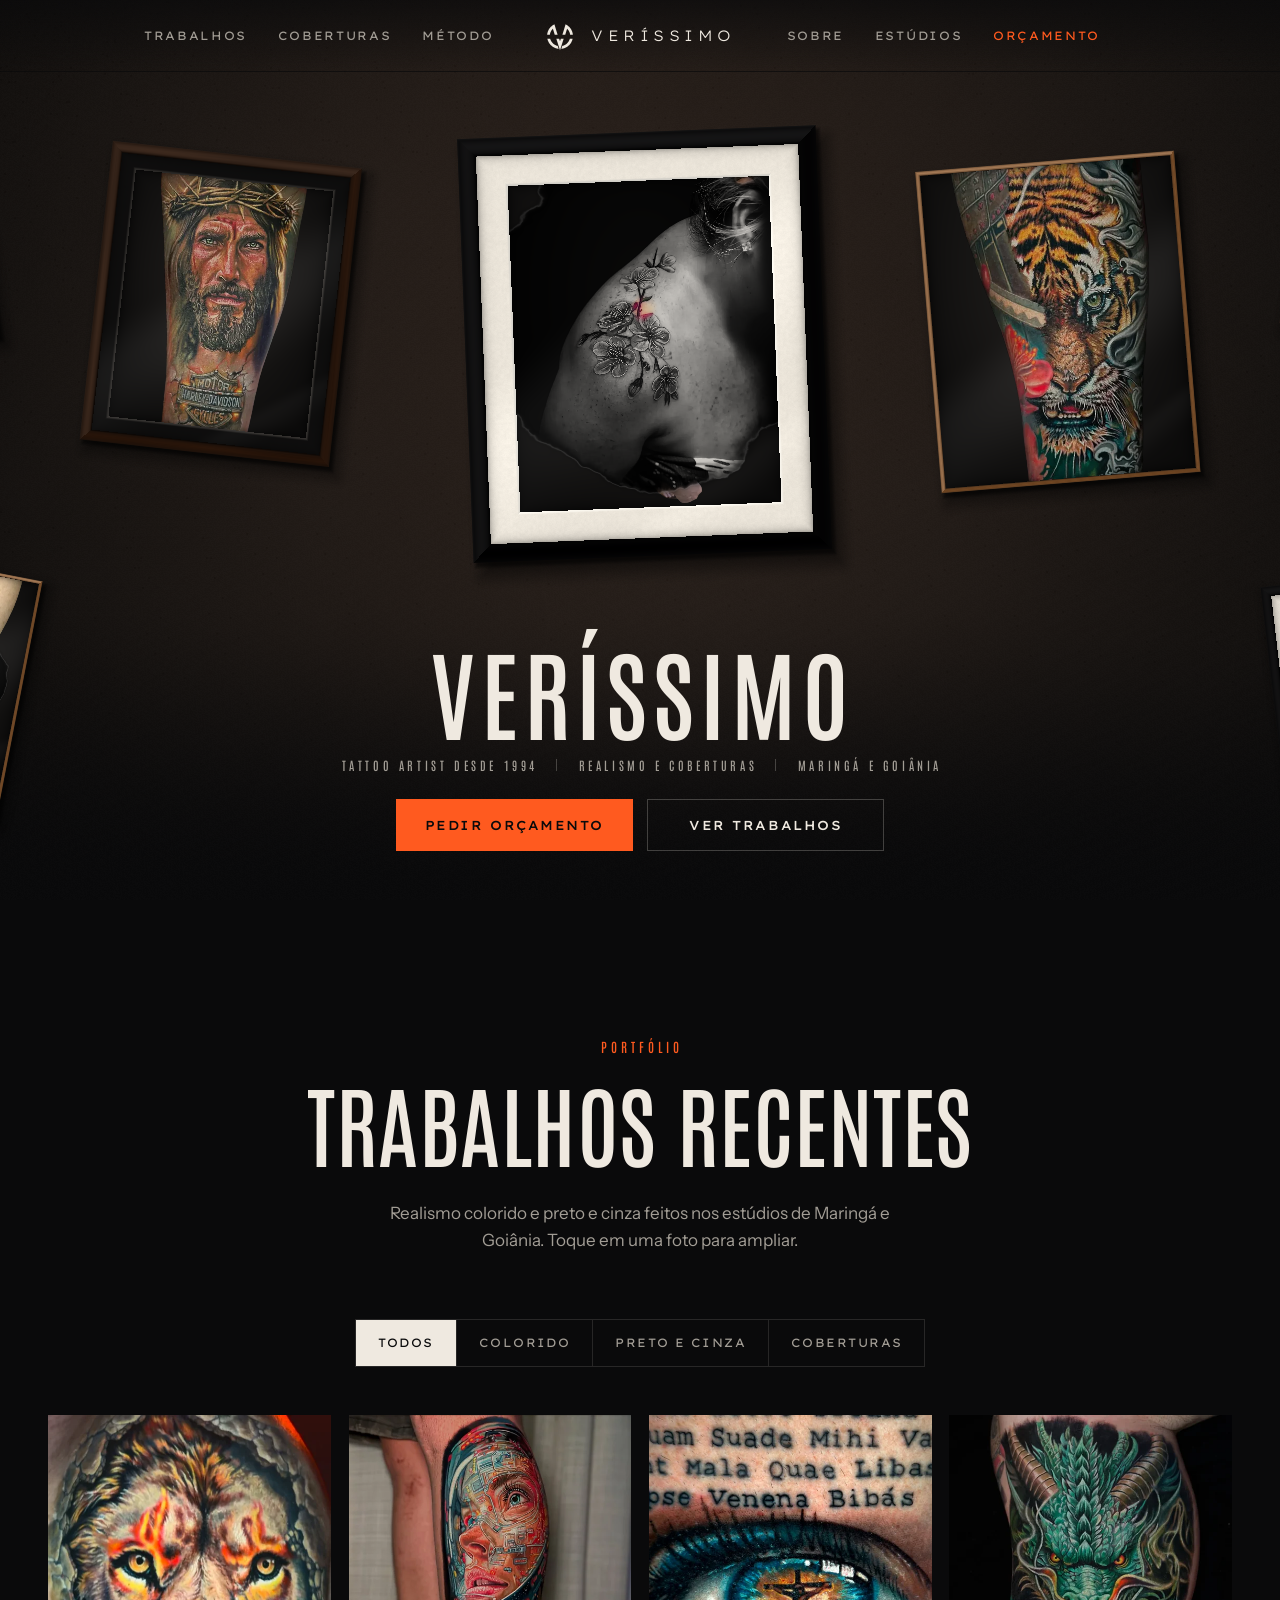
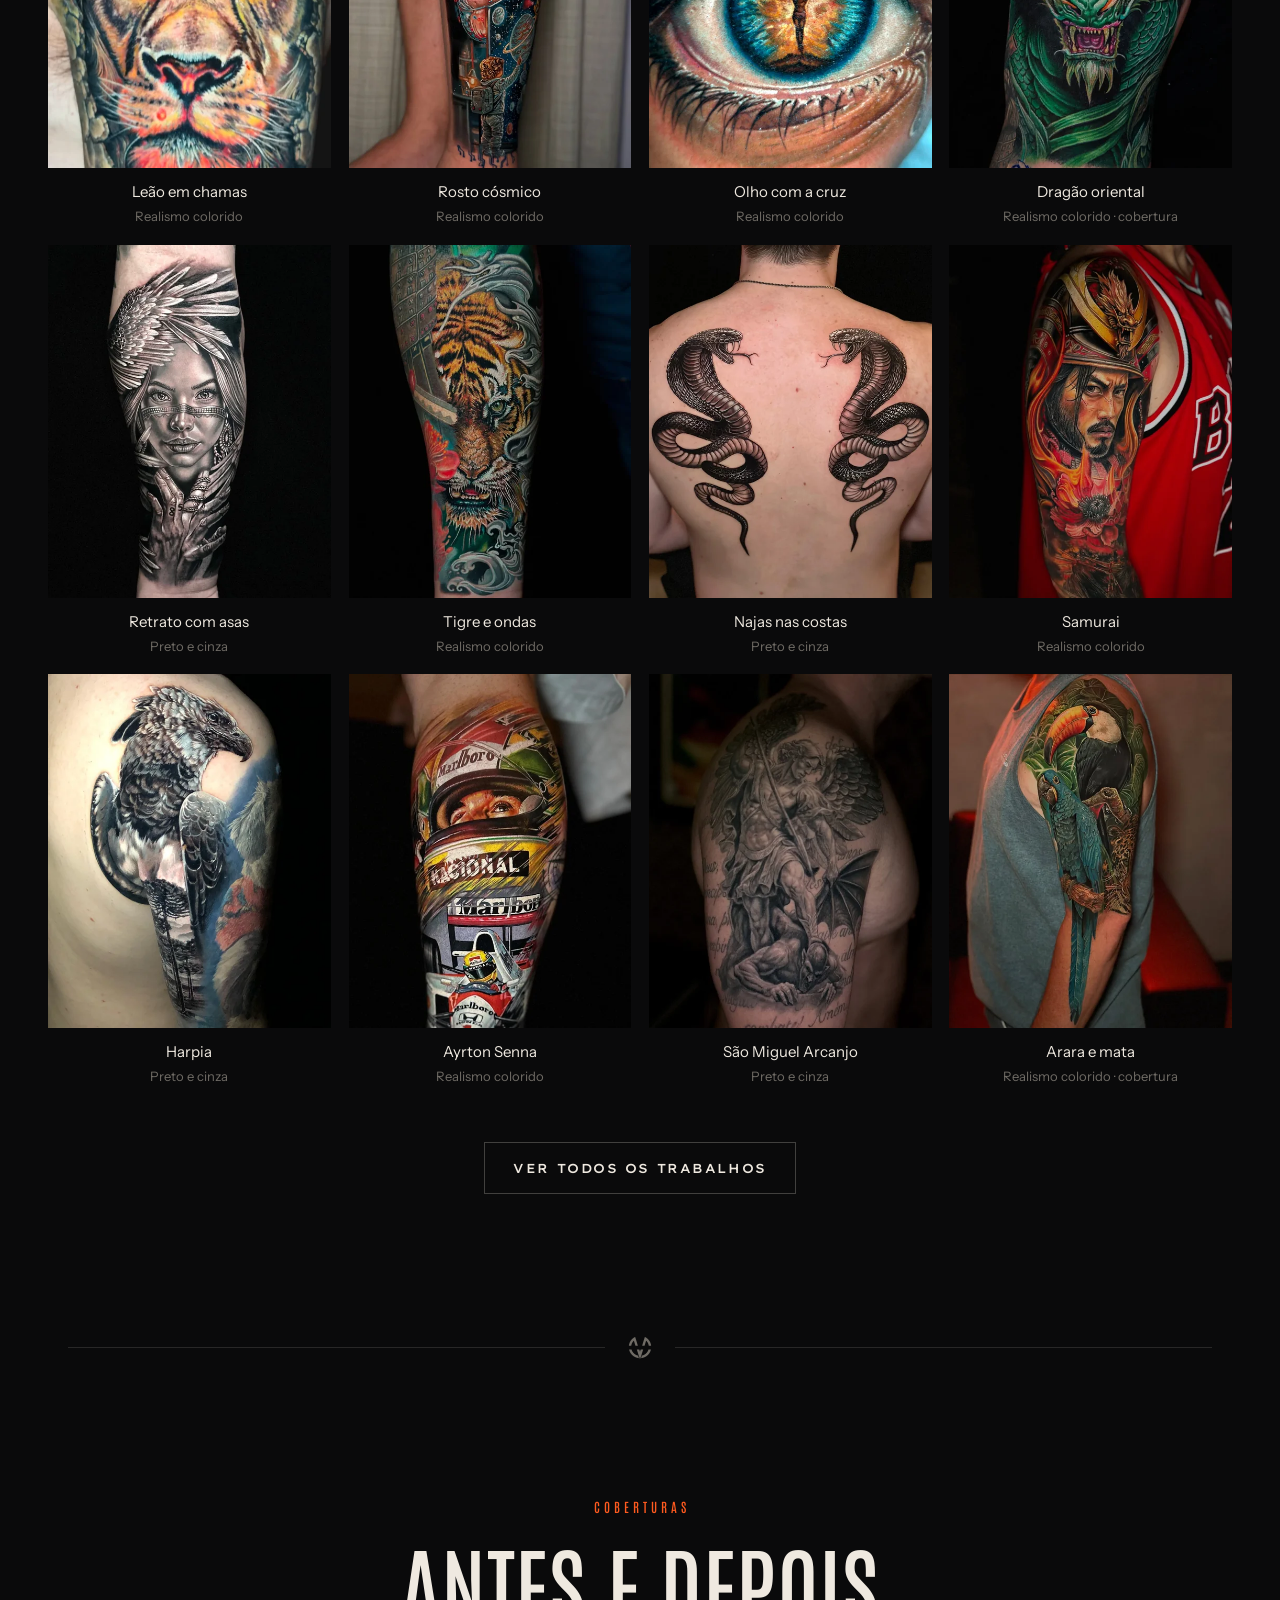
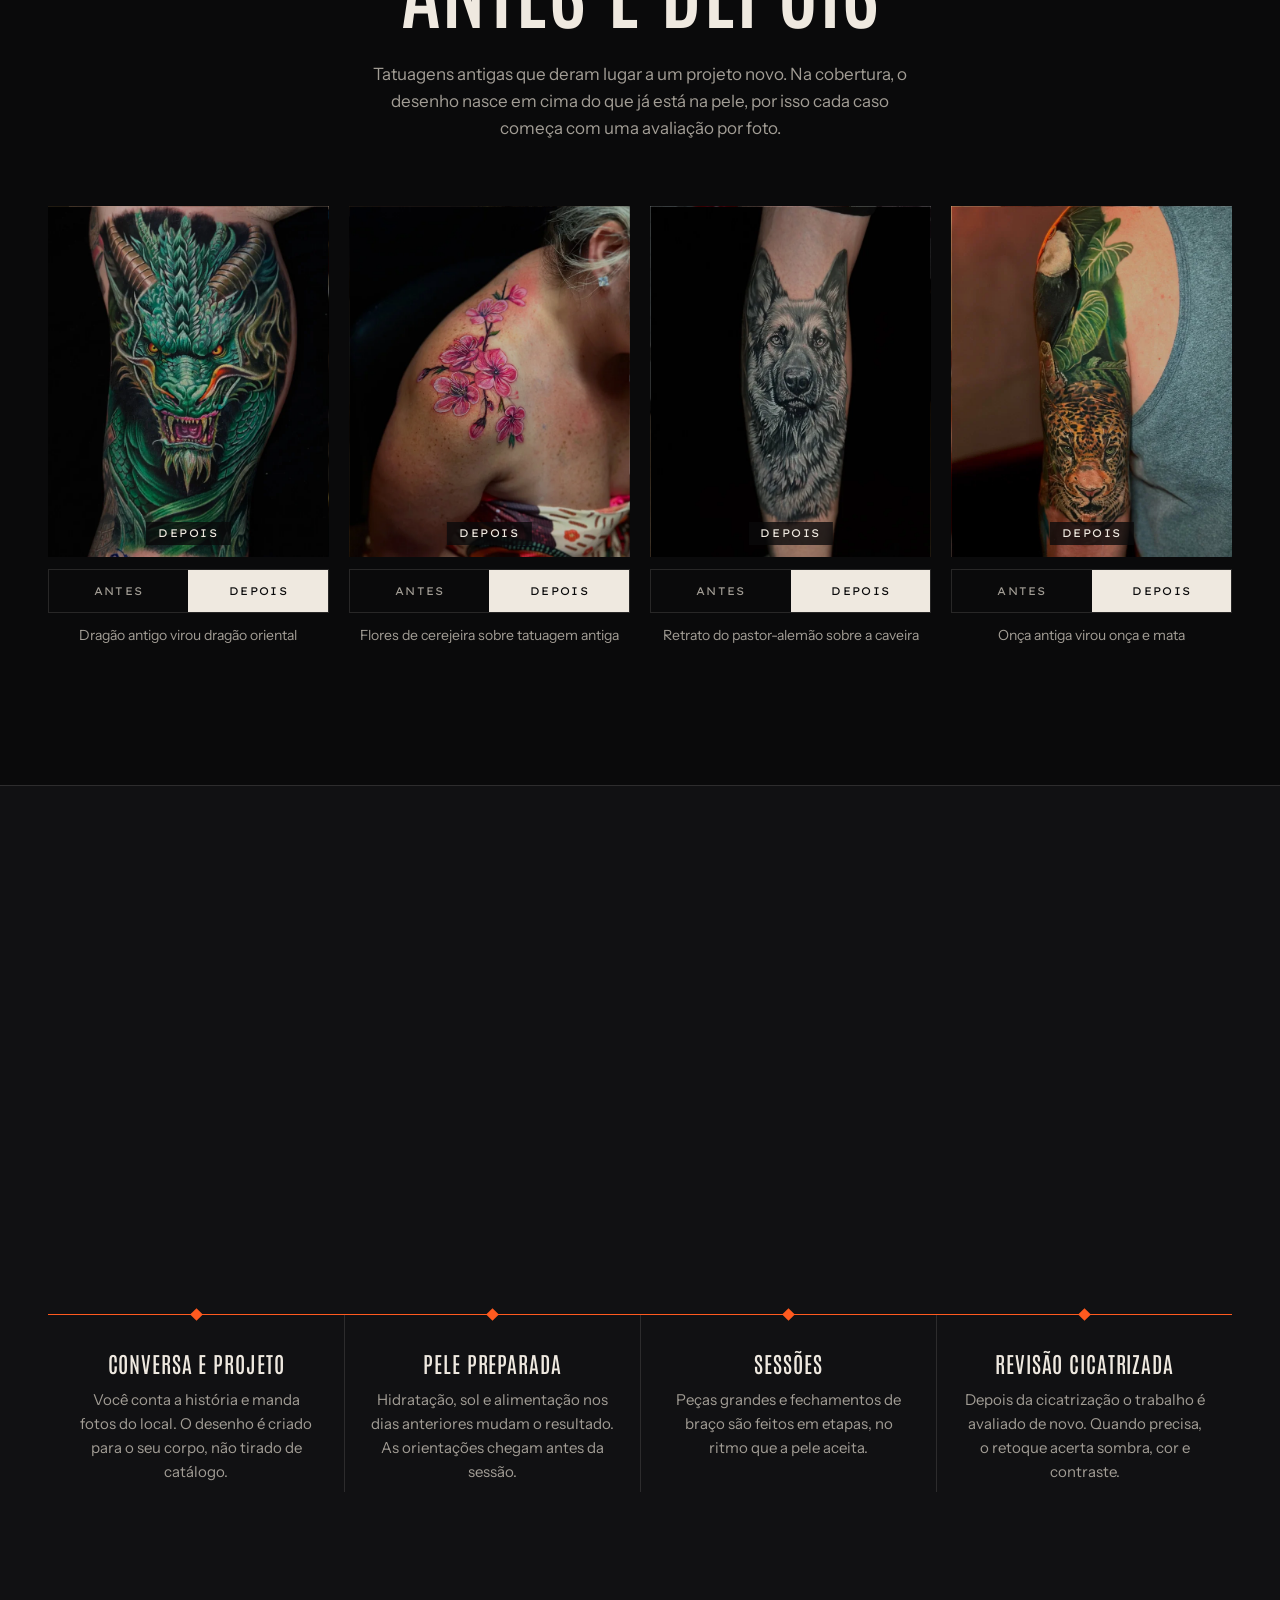
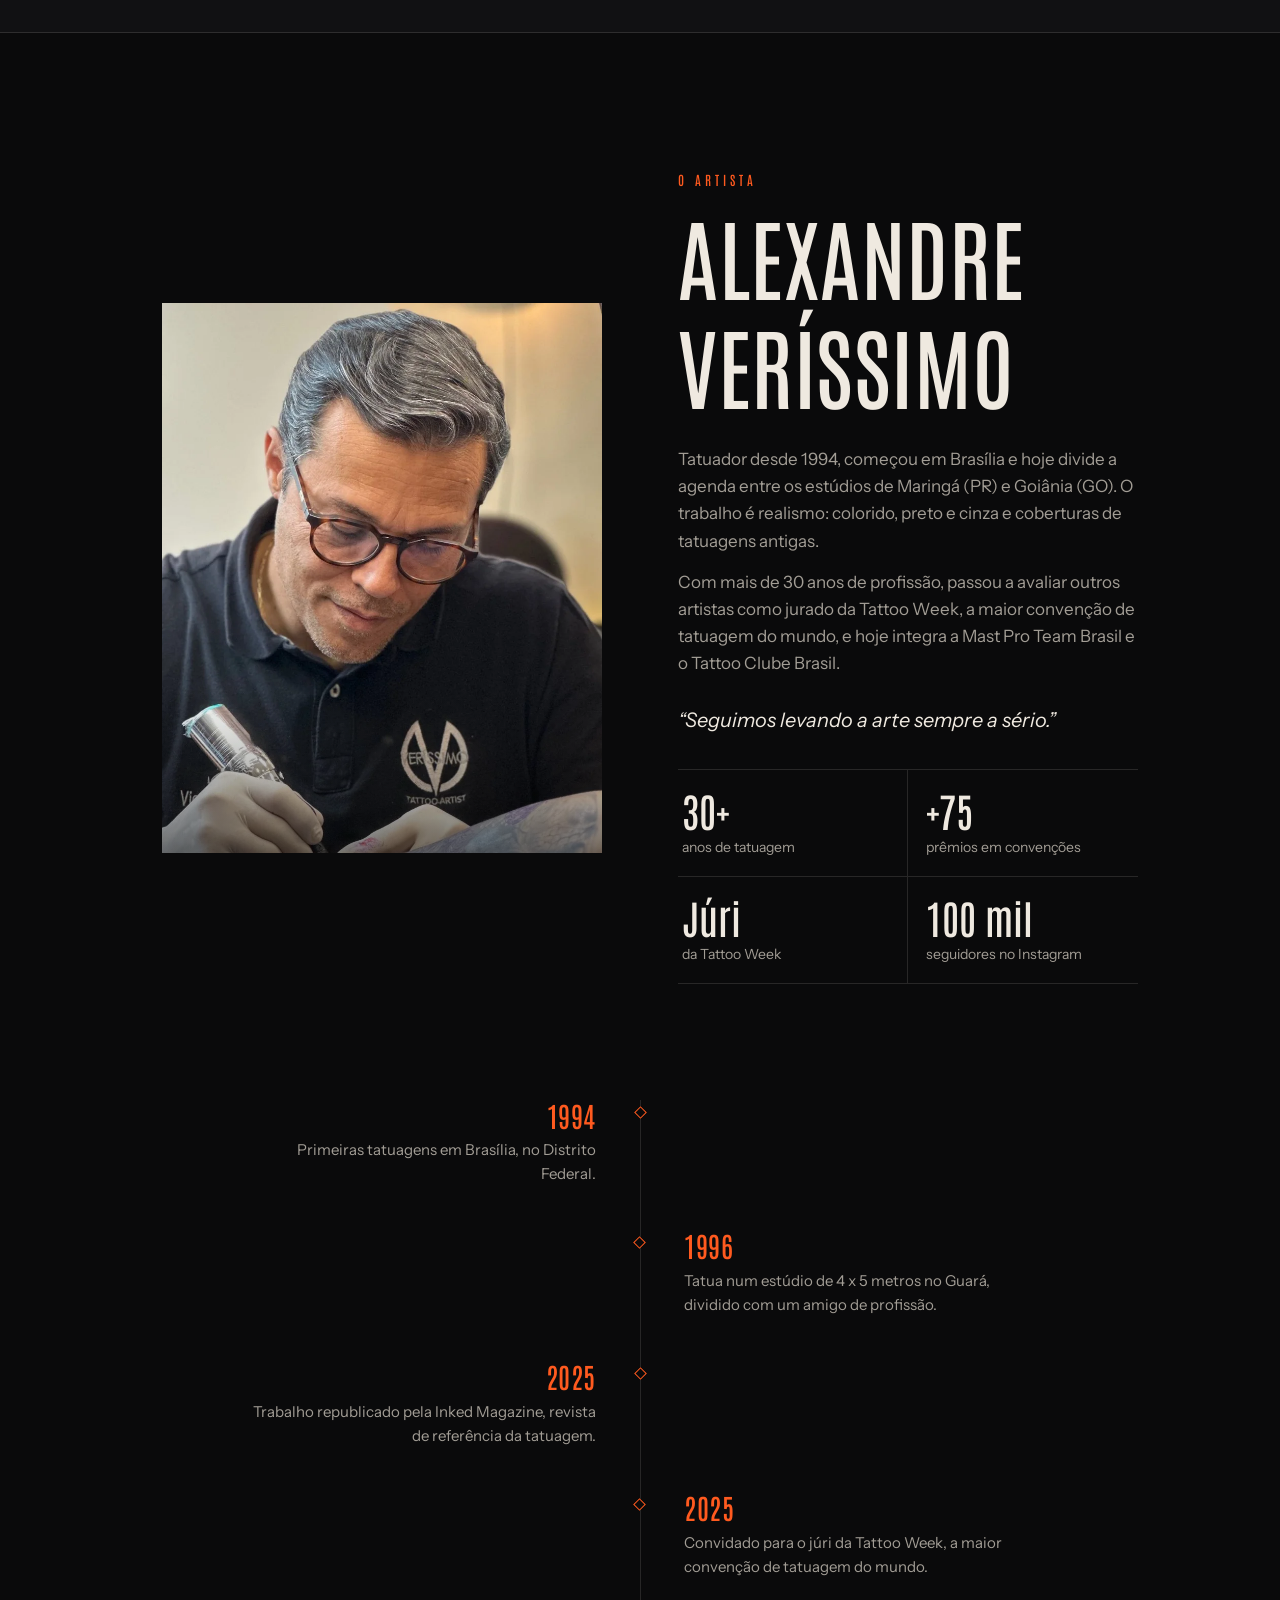
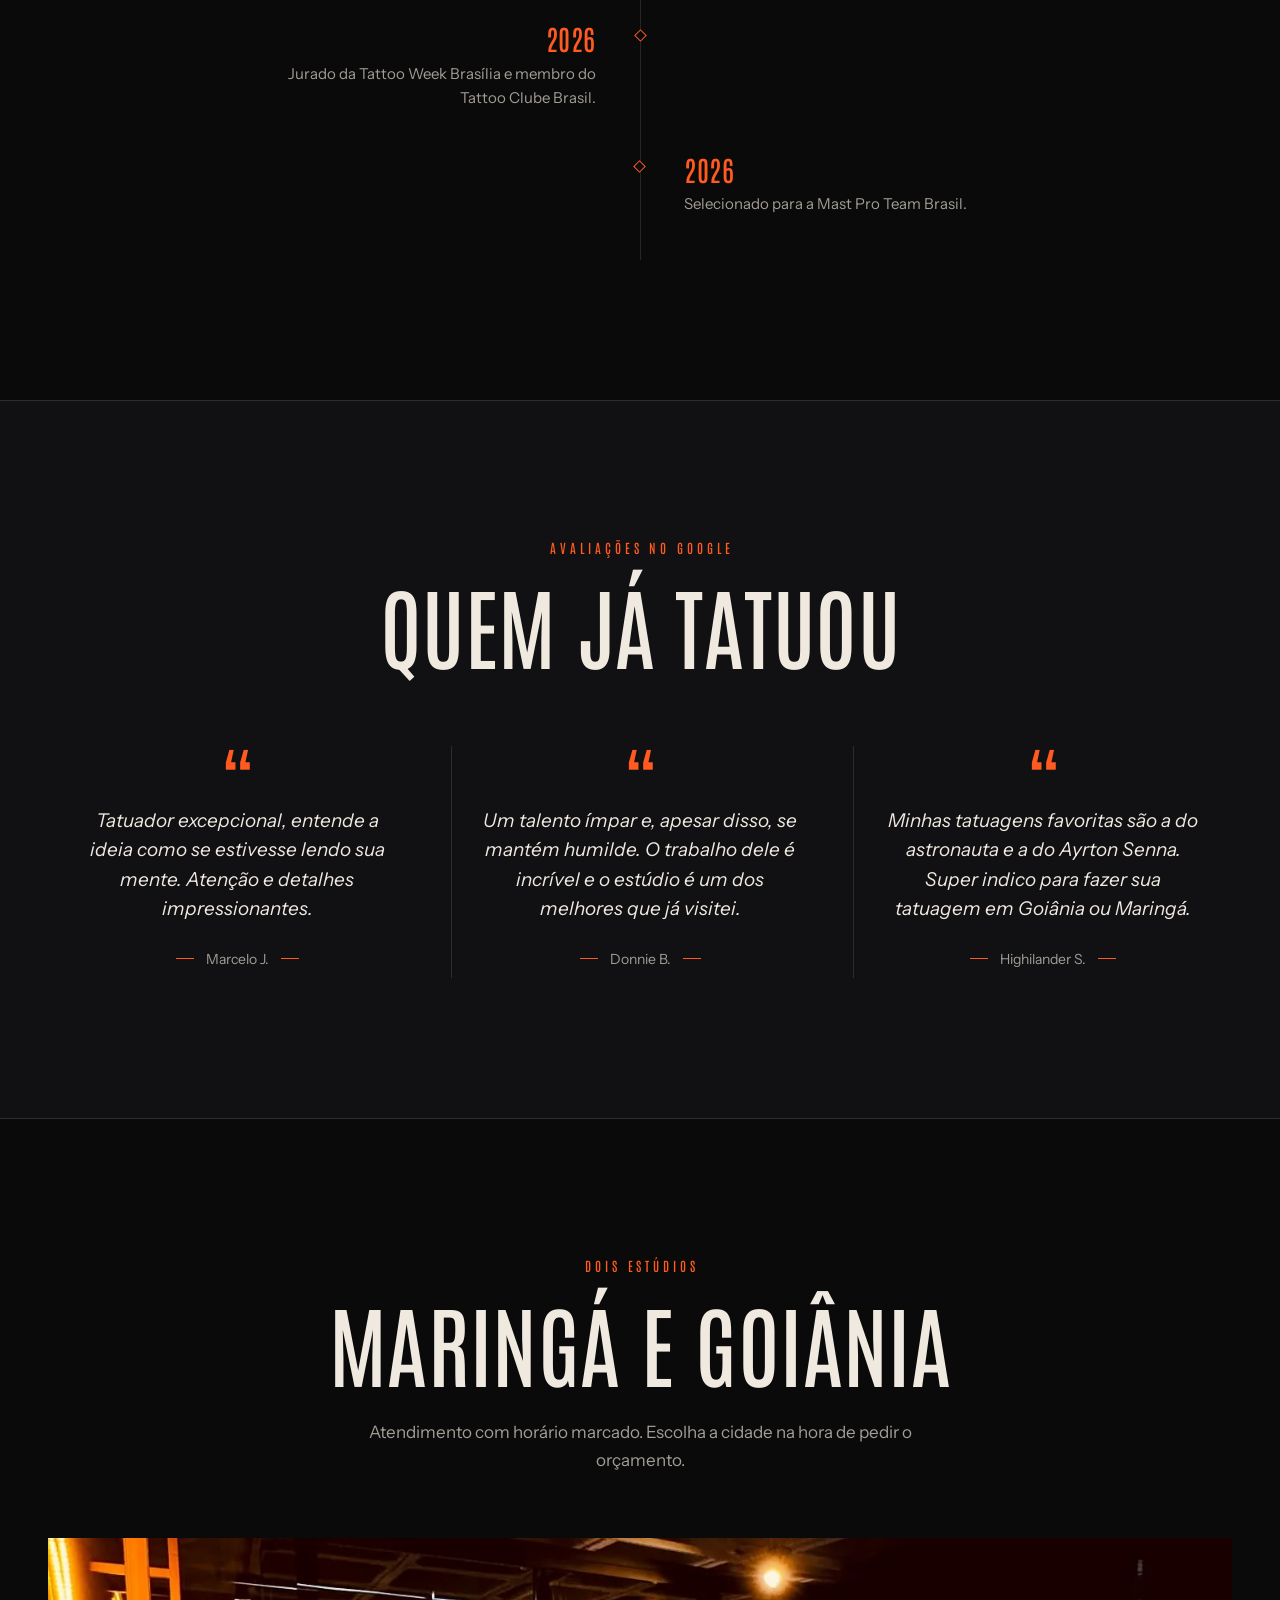
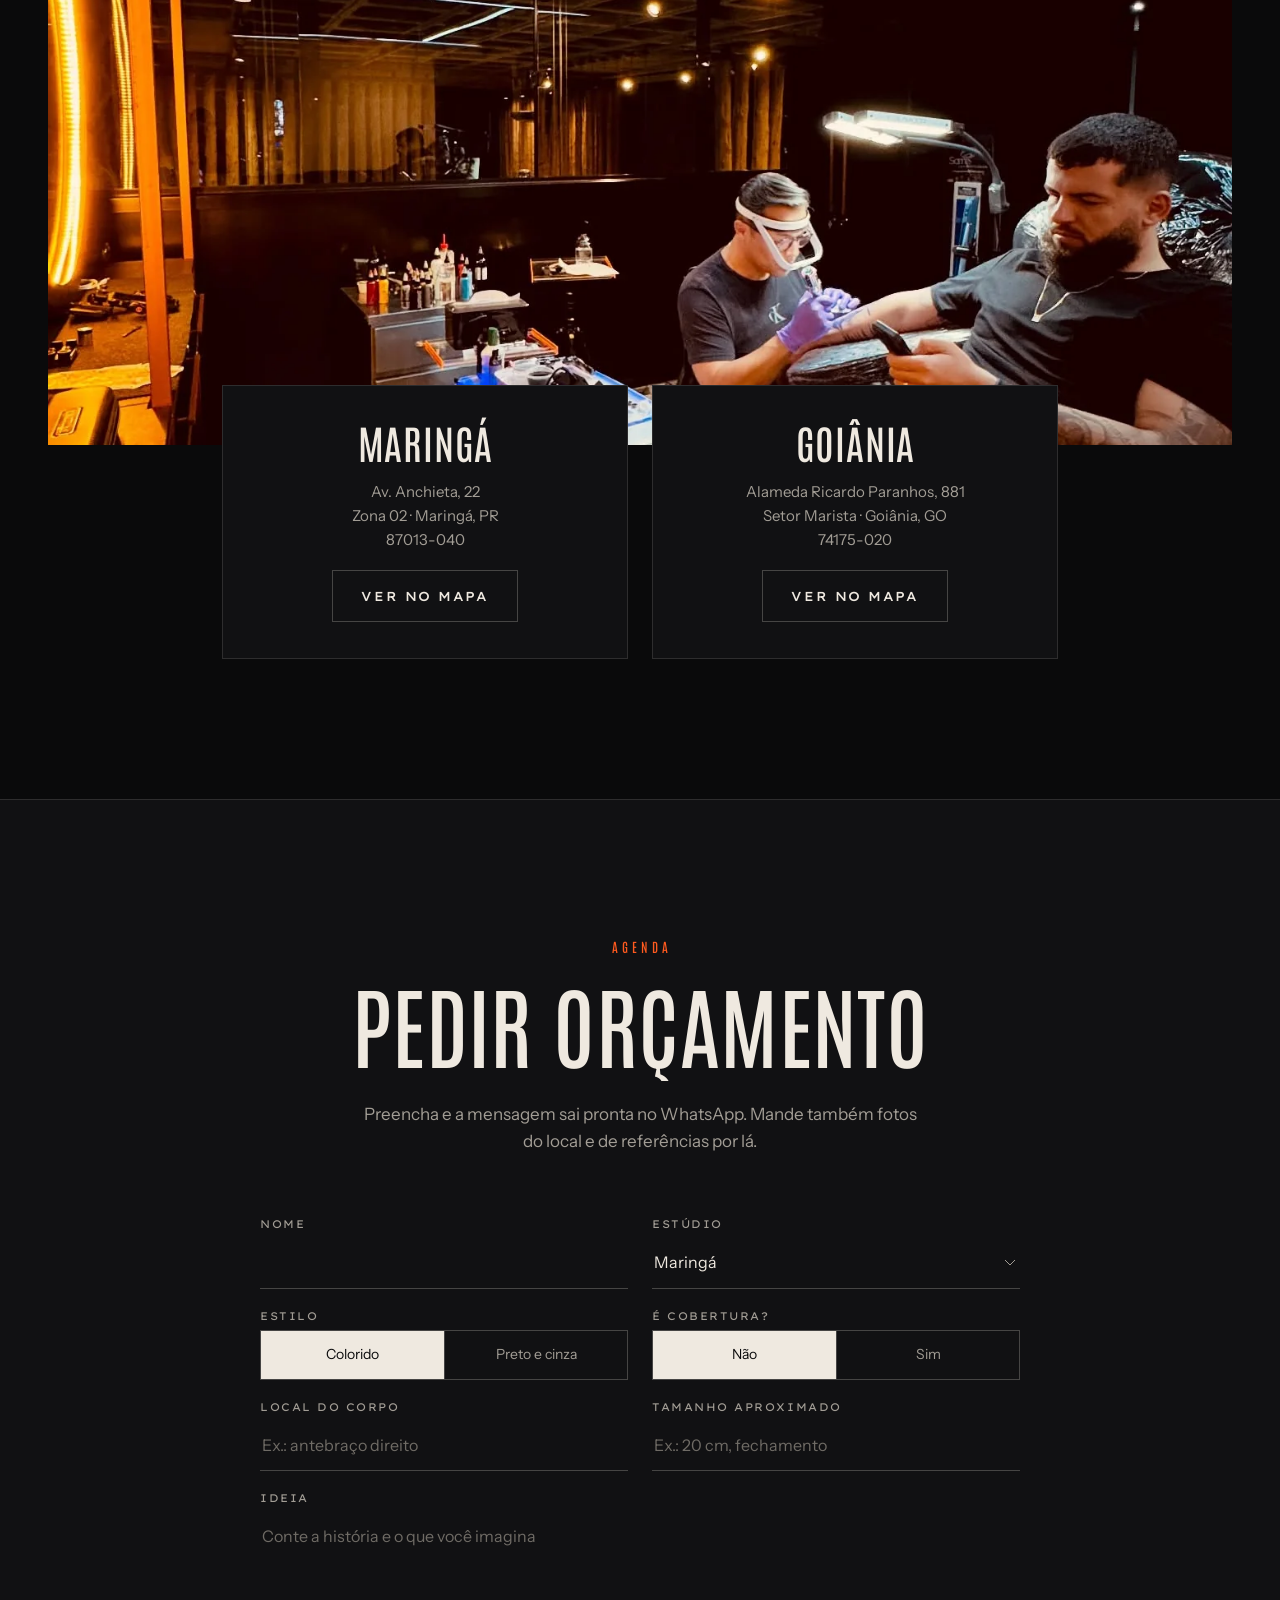
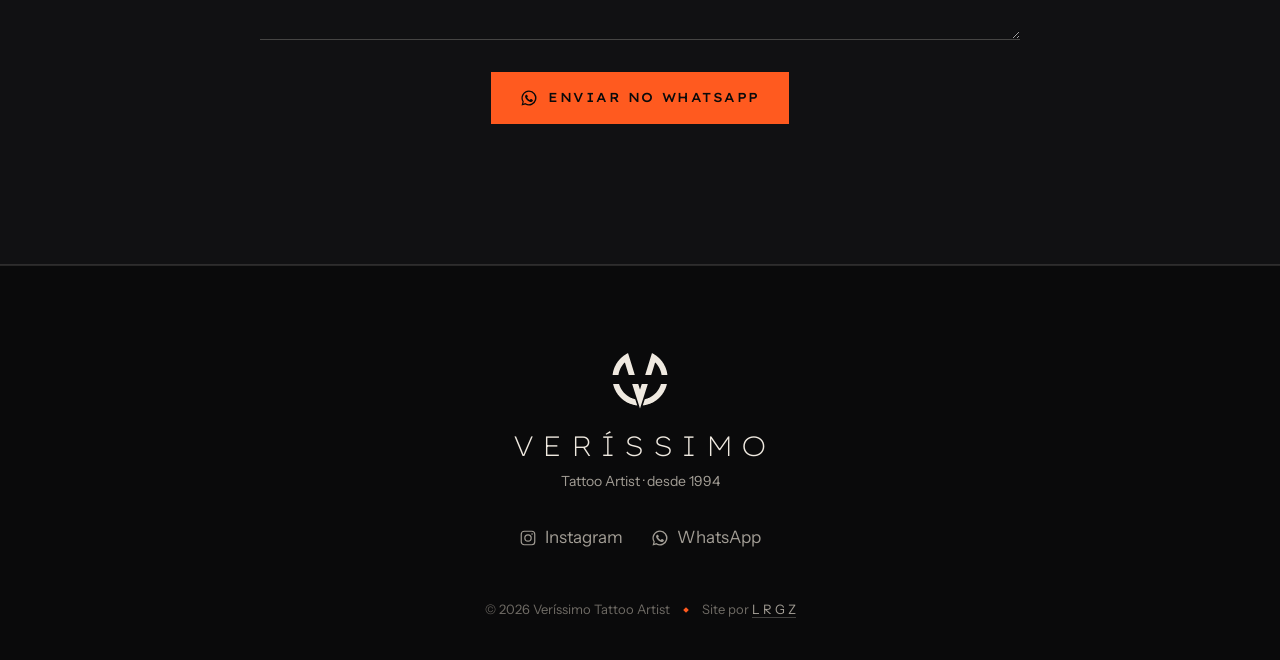
==== commit f21d53d2: "Hero v5: galeria no chão, obras em quadros com cobertura em tinta Co-Authored-By: Claude Opus 5.5 <n" ====
--- a/index.html
+++ b/index.html
@@ -20,7 +20,7 @@
 <link rel="preload" href="assets/fonts/lexend-exa.woff2" as="font" type="font/woff2" crossorigin>
 <link rel="preload" href="assets/hero/dragao-a.webp?v=4" as="image">
 <link rel="preload" href="assets/fonts/instrument-sans.woff2" as="font" type="font/woff2" crossorigin>
-<link rel="stylesheet" href="assets/css/site.css?v=11">
+<link rel="stylesheet" href="assets/css/site.css?v=12">
 <script type="application/ld+json">{"@context":"https://schema.org","@type":"TattooParlor","name":"Veríssimo Tattoo Artist","founder":"Alexandre Veríssimo","telephone":"+55 44 99176-1485","sameAs":["https://www.instagram.com/verissimotattoo/"],"location":[{"@type":"Place","name":"Estúdio Maringá","address":{"@type":"PostalAddress","streetAddress":"Av. Anchieta, 22, Zona 02","addressLocality":"Maringá","addressRegion":"PR","postalCode":"87013-040","addressCountry":"BR"}},{"@type":"Place","name":"Estúdio Goiânia","address":{"@type":"PostalAddress","streetAddress":"Alameda Ricardo Paranhos, 881, Setor Marista","addressLocality":"Goiânia","addressRegion":"GO","postalCode":"74175-020","addressCountry":"BR"}}]}</script>
 </head>
 <body>
@@ -57,32 +57,19 @@
 
 <main id="conteudo">
 
-<section class="capa" id="inicio">
-  <div class="capa-luz" aria-hidden="true"></div>
-  <div class="quadro" role="img" aria-label="Coberturas de Veríssimo: a tatuagem antiga dá lugar ao trabalho novo, primeiro em preto e cinza, depois em cor">
-    <img class="q-poster" src="assets/hero/dragao-a.webp?v=4" alt="" width="1440" height="1800">
-    <video class="q-video" muted playsinline loop preload="none" aria-hidden="true"></video>
-    <canvas class="q-gl" aria-hidden="true"></canvas>
-  </div>
-  <p class="capa-faixa" aria-hidden="true"><span>Edição <b class="ed-n">Nº 01</b></span><span>Maringá · Goiânia</span></p>
-  <h1 class="capa-nome"><span class="cn-w">Veríssimo</span><span class="sr">Veríssimo Tattoo Artist, realismo e coberturas desde 1994 em Maringá e Goiânia</span></h1>
-  <div class="ch ch-e" aria-hidden="true">
-    <p class="ch-num"><b>75</b><span>prêmios em mais de<br>30 anos de agulha</span></p>
-    <p><i>Jurado</i><b>Tattoo Week</b></p>
-    <p class="ch-x"><i>Destaque</i><b>Inked 2025</b></p>
-  </div>
-  <div class="ch ch-d" aria-hidden="true">
-    <p class="ch-cob"><i>Cobertura da edição</i><b class="cob-t">Dragão antigo virou dragão oriental</b></p>
-    <p class="ch-fase"><span>Antes</span><span>Cobrindo</span><span>Depois</span></p>
-    <p class="ch-x"><i>Equipe</i><b>Mast Pro Team 2026</b></p>
-  </div>
-  <div class="capa-pe">
-    <div class="cb-w" aria-hidden="true"><svg class="cb" viewBox="0 0 133 34" aria-hidden="true" fill="currentColor"><rect x="0" width="1" height="34"/><rect x="2" width="1" height="34"/><rect x="4" width="3" height="30"/><rect x="8" width="1" height="30"/><rect x="11" width="1" height="30"/><rect x="13" width="1" height="30"/><rect x="15" width="1" height="30"/><rect x="17" width="1" height="30"/><rect x="20" width="3" height="30"/><rect x="24" width="1" height="30"/><rect x="27" width="1" height="30"/><rect x="29" width="1" height="30"/><rect x="31" width="2" height="30"/><rect x="35" width="2" height="30"/><rect x="39" width="2" height="30"/><rect x="42" width="2" height="30"/><rect x="46" width="3" height="30"/><rect x="51" width="2" height="30"/><rect x="55" width="2" height="30"/><rect x="58" width="1" height="30"/><rect x="60" width="2" height="30"/><rect x="63" width="2" height="30"/><rect x="66" width="1" height="34"/><rect x="68" width="1" height="34"/><rect x="70" width="1" height="30"/><rect x="73" width="2" height="30"/><rect x="76" width="1" height="30"/><rect x="78" width="1" height="30"/><rect x="80" width="1" height="30"/><rect x="83" width="1" height="30"/><rect x="85" width="1" height="30"/><rect x="87" width="2" height="30"/><rect x="91" width="2" height="30"/><rect x="95" width="1" height="30"/><rect x="97" width="2" height="30"/><rect x="100" width="2" height="30"/><rect x="103" width="1" height="30"/><rect x="105" width="2" height="30"/><rect x="108" width="1" height="30"/><rect x="110" width="1" height="30"/><rect x="113" width="3" height="30"/><rect x="118" width="3" height="30"/><rect x="122" width="2" height="30"/><rect x="126" width="1" height="30"/><rect x="129" width="1" height="34"/><rect x="131" width="1" height="34"/></svg><span><b class="ed-n">Nº 01</b> · Tattoo artist desde 1994</span></div>
+<section class="gal" id="inicio">
+  <div class="gal-cena" role="img" aria-label="Obras de Veríssimo em quadros sobre o chão do ateliê; em cada quadro uma tatuagem dá lugar à seguinte, e no quadro do centro coberturas reais: a tatuagem antiga some sob o trabalho novo">
+    <img class="g-poster" src="assets/video/galeria.jpg?v=1" alt="" width="800" height="1000">
+    <video class="g-video" muted playsinline preload="none" aria-hidden="true"></video>
+    <canvas class="g-gl" aria-hidden="true"></canvas>
+  </div>
+  <div class="gal-txt">
+    <h1 class="gal-nome"><span class="gn-w">Veríssimo</span><span class="sr">Veríssimo Tattoo Artist, realismo e coberturas desde 1994 em Maringá e Goiânia</span></h1>
+    <p class="gal-sub"><span>Tattoo artist desde 1994</span><span>Realismo e coberturas</span><span>Maringá e Goiânia</span></p>
     <div class="hero-bts">
       <a class="bt bt-cor" href="#orcamento">Pedir orçamento</a>
       <a class="bt bt-fio" href="#trabalhos">Ver trabalhos</a>
     </div>
-    <div class="eds" aria-hidden="true"><span>Edições</span><ol><li>01<i></i></li><li>02<i></i></li><li>03<i></i></li><li>04<i></i></li></ol></div>
   </div>
 </section>
 
@@ -241,7 +228,7 @@
 </div>
 
 <script src="assets/js/dados.js?v=5"></script>
-<script src="assets/js/cob.js?v=10"></script>
-<script src="assets/js/site.js?v=10"></script>
+<script src="assets/js/galeria.js?v=1"></script>
+<script src="assets/js/site.js?v=11"></script>
 </body>
 </html>
--- a/assets/css/site.css
+++ b/assets/css/site.css
@@ -321,105 +321,50 @@
   h2>span{transform:none}
 }
 
-/* ---------- hero "capa de revista": cada cobertura é uma edição ----------
-   logotipo VERÍSSIMO no alto, por cima da peça; a peça recortada (BiRefNet + Real-ESRGAN) encosta no topo da tela
-   e recebe a cobertura ao vivo; chamadas de capa espelhadas; código de barras e edições na base */
+/* ---------- hero "galeria no chão": obras em quadros largados no chão do ateliê ----------
+   a cena (WebGL no PC, MP4 no celular) ocupa a tela; nome, linha e botões ficam embaixo, no eixo, numa faixa
+   onde nenhum quadro entra */
 .sr{position:absolute;width:1px;height:1px;overflow:hidden;clip:rect(0 0 0 0);white-space:nowrap}
-.capa{--top:64px;--mh:min(22svh,15vw);position:relative;height:100vh;height:100svh;min-height:600px;overflow:hidden;isolation:isolate;background:var(--preto)}
-.capa-luz{position:absolute;inset:0;z-index:0;pointer-events:none;background:radial-gradient(30% 52% at 50% 56%,rgba(255,90,31,.09),transparent 72%),radial-gradient(58% 72% at 50% 62%,#17100c,transparent 76%)}
-.quadro{position:absolute;z-index:1;left:50%;top:0;height:100%;aspect-ratio:4/5;transform:translateX(-50%);opacity:0;transition:opacity 1.2s var(--ease) .3s;-webkit-mask-image:linear-gradient(#000 58%,transparent 95%);mask-image:linear-gradient(#000 58%,transparent 95%)}
-.capa.pronto .quadro{opacity:1}
-.quadro>img,.quadro>video,.quadro>canvas{position:absolute;inset:0;width:100%;height:100%;object-fit:cover}
-.q-video,.q-gl{opacity:0;transition:opacity .8s var(--ease)}
-.quadro.gl .q-gl,.quadro.vd .q-video{opacity:1}
-.quadro.gl .q-poster,.quadro.vd .q-poster{opacity:0;transition:opacity .8s var(--ease)}
-.capa-faixa{position:absolute;z-index:3;text-shadow:0 1px 10px rgba(0,0,0,.95);top:calc(var(--top) + 12px);left:var(--g);right:var(--g);display:flex;align-items:center;padding:9px 0;border-top:1px solid var(--linha2);border-bottom:1px solid var(--linha2);font:500 12px/1 var(--cond);letter-spacing:.3em;text-transform:uppercase;color:var(--cinza);opacity:0;transition:opacity 1s var(--ease) .5s}
-.capa-faixa span{flex:1}
-.capa-faixa span:last-child{text-align:right}
-.capa-faixa b{font-weight:600;color:var(--neon)}
-.capa.pronto .capa-faixa{opacity:1}
-.capa.vd .capa-luz{display:none}
-.capa-nome{position:absolute;z-index:3;top:calc(var(--top) + 62px);left:0;right:0;text-align:center;pointer-events:none}
-.cn-w{display:block;font:600 var(--mh)/.86 var(--cond);letter-spacing:.012em;padding-left:.012em;text-transform:uppercase;color:var(--marfim);text-shadow:0 10px 60px rgba(0,0,0,.5);clip-path:inset(0 0 100% 0);transform:translateY(.22em);transition:clip-path 1.3s var(--ease) .15s,transform 1.3s var(--ease) .15s}
-.capa.pronto .cn-w{clip-path:inset(-25% -6% -15% -6%);transform:none}
-.ch{position:absolute;z-index:3;top:calc(var(--top) + 62px + var(--mh) * .86 + 6svh);width:min(22vw,300px);display:flex;flex-direction:column;gap:20px;opacity:0;transition:opacity 1.1s var(--ease) 1s}
-.ch-e{left:var(--g);align-items:flex-start;text-align:left}
-.ch-d{right:var(--g);align-items:flex-end;text-align:right}
-.capa.pronto .ch{opacity:1}
-.ch p{display:flex;flex-direction:column;gap:7px;align-items:inherit}
-.ch p+p::before{content:"";display:block;width:40px;height:1px;background:var(--linha2);margin-bottom:13px}
-.ch i{font:500 12px/1 var(--cond);font-style:normal;letter-spacing:.3em;text-transform:uppercase;color:var(--neon)}
-.ch b{font:600 clamp(24px,2.1vw,32px)/1.06 var(--cond);letter-spacing:.02em;text-transform:uppercase;color:var(--marfim)}
-.ch-num b{font-size:clamp(76px,7.6vw,116px);line-height:.8;color:var(--neon);letter-spacing:0}
-.ch-num span{font:500 12px/1.5 var(--cond);letter-spacing:.22em;text-transform:uppercase;color:var(--cinza)}
-.cob-t{max-width:280px}
-.ch-fase{flex-direction:row!important;flex-wrap:wrap;gap:14px!important}
-.ch-fase::before{flex-basis:100%}
-.ch-d .ch-fase{justify-content:flex-end}
-.ch-d .ch-fase::before{margin-left:auto}
-.ch-fase span{font:500 12px/1 var(--cond);letter-spacing:.24em;text-transform:uppercase;color:var(--cinza2);transition:color .45s var(--ease)}
-.ch-fase span.on{color:var(--marfim)}
-.ch-fase span.on:last-child{color:var(--neon)}
-@keyframes reg{0%{opacity:0;text-shadow:-7px 0 rgba(0,190,255,.8),7px 0 rgba(255,0,110,.8),0 4px rgba(255,220,0,.7)}55%{opacity:1;text-shadow:-1.5px 0 rgba(0,190,255,.55),1.5px 0 rgba(255,0,110,.55),0 1px rgba(255,220,0,.4)}100%{opacity:1;text-shadow:0 0 transparent,0 0 transparent,0 0 transparent}}
-.reg{animation:reg .9s var(--ease) both}
-.capa-pe{position:absolute;z-index:3;left:var(--g);right:var(--g);bottom:clamp(26px,4.6svh,46px);display:grid;grid-template-columns:1fr auto 1fr;align-items:end;gap:24px;opacity:0;transform:translateY(12px);transition:opacity 1s var(--ease) .8s,transform 1s var(--ease) .8s}
-.capa.pronto .capa-pe{opacity:1;transform:none}
-.cb-w{display:flex;flex-direction:column;align-items:flex-start;gap:9px;color:var(--marfim)}
-.cb{width:104px;height:auto}
-.cb-w span,.eds>span{font:500 11px/1 var(--cond);letter-spacing:.24em;text-transform:uppercase;color:var(--cinza)}
-.cb-w b{font-weight:600;color:var(--marfim)}
-.hero-bts{display:grid;grid-template-columns:1fr 1fr;gap:14px}
-.hero-bts .bt{min-width:220px}
-.eds{display:flex;flex-direction:column;align-items:flex-end;gap:12px}
-.eds ol{list-style:none;margin:0;padding:0;display:flex;gap:14px}
-.eds li{position:relative;width:34px;padding-bottom:9px;font:600 15px/1 var(--cond);letter-spacing:.06em;color:var(--cinza2);transition:color .45s var(--ease)}
-.eds li.on{color:var(--marfim)}
-.eds li i{position:absolute;left:0;right:0;bottom:0;height:2px;background:rgba(239,233,224,.16)}
-.eds li i::after{content:"";position:absolute;inset:0;background:var(--neon);transform:scaleX(var(--p,0));transform-origin:left}
-@media (max-width:1099px){.ch{display:none}}
-@media (min-width:861px) and (max-width:1099px){.capa{--mh:min(20svh,16vw)}.hero-bts .bt{min-width:190px}}
-/* celular e tablet em pé: capa em coluna; logotipo por cima do alto da peça, chamadas em blocos curtos */
+.gal{position:relative;height:100vh;height:100svh;min-height:620px;overflow:hidden;isolation:isolate;background:var(--preto)}
+.gal-cena{position:absolute;inset:0;z-index:0;opacity:0;transition:opacity 1.4s var(--ease)}
+.gal.pronto .gal-cena{opacity:1}
+.gal-cena>img,.gal-cena>video,.gal-cena>canvas{position:absolute;inset:0;width:100%;height:100%;display:block}
+.g-poster,.g-video{object-fit:cover;opacity:0;transition:opacity .9s var(--ease)}
+.g-gl{opacity:0;transition:opacity .9s var(--ease)}
+.gal-cena.gl .g-gl,.gal-cena.vd .g-video,.gal-cena.est .g-poster{opacity:1}
+.gal-txt{position:absolute;z-index:2;left:var(--g);right:var(--g);bottom:clamp(30px,5.4svh,58px);display:flex;flex-direction:column;align-items:center;text-align:center}
+.gal-nome{margin:0;line-height:0}
+.gn-w{display:block;font:600 clamp(58px,min(8.2vw,11svh),112px)/.9 var(--cond);letter-spacing:.06em;padding-left:.06em;text-transform:uppercase;color:var(--marfim);clip-path:inset(0 0 100% 0);transform:translateY(.25em);transition:clip-path 1.4s var(--ease) .5s,transform 1.4s var(--ease) .5s}
+.gal.pronto .gn-w{clip-path:inset(-20% -4% -12% -4%);transform:none}
+.gal-sub{display:flex;justify-content:center;align-items:center;gap:0;margin:24px 0 0;font:500 12px/1 var(--cond);letter-spacing:.3em;text-transform:uppercase;color:var(--cinza);opacity:0;transition:opacity 1.1s var(--ease) 1s}
+.gal-sub span{padding:0 18px;padding-left:calc(18px + .3em)}
+.gal-sub span+span{border-left:1px solid var(--linha2)}
+.gal.pronto .gal-sub{opacity:1}
+.gal .hero-bts{display:grid;grid-template-columns:1fr 1fr;gap:14px;margin-top:28px;opacity:0;transform:translateY(10px);transition:opacity 1s var(--ease) 1.2s,transform 1s var(--ease) 1.2s}
+.gal.pronto .hero-bts{opacity:1;transform:none}
+.gal .hero-bts .bt{min-width:220px}
+/* celular e tablet em pé: a cena 4:5 em cima, o texto embaixo */
 @media (max-width:860px) and (min-height:521px){
-  .capa{--mh:min(24vw,150px);height:auto;min-height:100svh;display:flex;flex-direction:column;align-items:center;padding:calc(var(--top) + 10px) 0 30px}
-  .capa-faixa{position:relative;top:auto;left:auto;right:auto;width:calc(100% - 32px);padding:8px 0;font-size:10px;letter-spacing:.2em}
-  .capa-faixa{order:-2}
-  .capa-nome{order:-1;position:relative;top:auto;margin-top:10px}
-  .quadro{position:relative;left:auto;top:auto;transform:none;width:100%;height:auto;margin-top:calc(var(--mh) * -.34);-webkit-mask-image:linear-gradient(#000 64%,transparent 97%);mask-image:linear-gradient(#000 64%,transparent 97%)}
-  .ch{display:flex;position:relative;top:auto;left:auto;right:auto;width:calc(100% - 32px);max-width:420px;align-items:center;text-align:center}
-  .ch-x{display:none!important}
-  .ch-d{order:1;margin-top:-56px;gap:14px}
-  .ch-d .ch-fase{justify-content:center}
-  .ch-d .ch-fase::before{margin:0 auto 13px}
-  .cob-t{max-width:none;font-size:clamp(22px,6.4vw,30px)!important}
-  .ch-e{order:4;flex-direction:row;justify-content:center;align-items:stretch;gap:0;margin-top:28px;border-top:1px solid var(--linha);border-bottom:1px solid var(--linha)}
-  .ch-e p{flex:1;justify-content:center;align-items:center;padding:16px 8px}
-  .ch-e p+p{border-left:1px solid var(--linha)}
-  .ch-e p+p::before{display:none}
-  .ch-num{flex-direction:row!important;gap:10px!important}
-  .ch-num b{font-size:46px}
-  .ch-num span{font-size:10px;letter-spacing:.14em;text-align:left}
-  .ch-e i{font-size:10px}
-  .ch-e b{font-size:22px}
-  .capa-pe{order:3;position:relative;left:auto;right:auto;bottom:auto;display:flex;justify-content:center;width:100%;padding:0 16px;margin-top:22px}
-  .cb-w,.eds{display:none}
-  .hero-bts{width:100%;max-width:400px;gap:10px}
-  .hero-bts .bt{min-width:0;padding:0 10px;font-size:11px;letter-spacing:.08em;white-space:nowrap}
-}
-@media (max-width:360px) and (min-height:521px){
-  .hero-bts .bt{font-size:10px;letter-spacing:.03em;padding:0 6px}
-  .ch-num span{font-size:9px}
-}
-/* paisagem baixa (celular deitado): capa compacta */
+  .gal{height:auto;min-height:100svh;display:flex;flex-direction:column;align-items:center;padding:var(--top,64px) 0 34px}
+  .gal-cena{position:relative;inset:auto;width:100%;max-width:560px;aspect-ratio:4/5}
+  .gal-txt{position:relative;left:auto;right:auto;bottom:auto;width:100%;padding:0 16px;margin-top:18px}
+  .gn-w{font-size:clamp(50px,17vw,92px)}
+  .gal-sub{flex-direction:column;gap:9px;margin-top:14px;font-size:11px;letter-spacing:.24em}
+  .gal-sub span,.gal-sub span+span{padding:0 0 0 .24em;border:0}
+  .gal .hero-bts{width:100%;max-width:400px;gap:10px;margin-top:24px}
+  .gal .hero-bts .bt{min-width:0;padding:0 10px;font-size:11px;letter-spacing:.08em;white-space:nowrap}
+}
+@media (max-width:360px) and (min-height:521px){.gal .hero-bts .bt{font-size:10px;letter-spacing:.03em;padding:0 6px}}
+/* paisagem baixa (celular deitado) */
 @media (max-height:520px) and (orientation:landscape){
-  .capa{min-height:0;--mh:min(19svh,12vw)}
-  .capa-faixa{top:calc(var(--top) + 4px);font-size:10px;padding:6px 0}
-  .capa-nome{top:calc(var(--top) + 40px)}
-  .ch,.cb-w,.eds{display:none}
-  .capa-pe{bottom:16px;grid-template-columns:1fr}
-  .hero-bts{justify-self:center}
-  .hero-bts .bt{min-width:170px;min-height:44px}
+  .gal{min-height:0}
+  .gal-txt{bottom:14px}
+  .gn-w{font-size:min(15svh,64px)}
+  .gal-sub{margin-top:14px;font-size:10px}
+  .gal .hero-bts{margin-top:14px}
+  .gal .hero-bts .bt{min-width:170px;min-height:42px}
 }
 @media (prefers-reduced-motion:reduce){
-  .cn-w{clip-path:none;transform:none}
-  .quadro,.ch,.capa-faixa,.capa-pe{opacity:1;transform:none}
-}
+  .gn-w{clip-path:none;transform:none}
+  .gal-cena,.gal-sub,.gal .hero-bts{opacity:1;transform:none}
+}
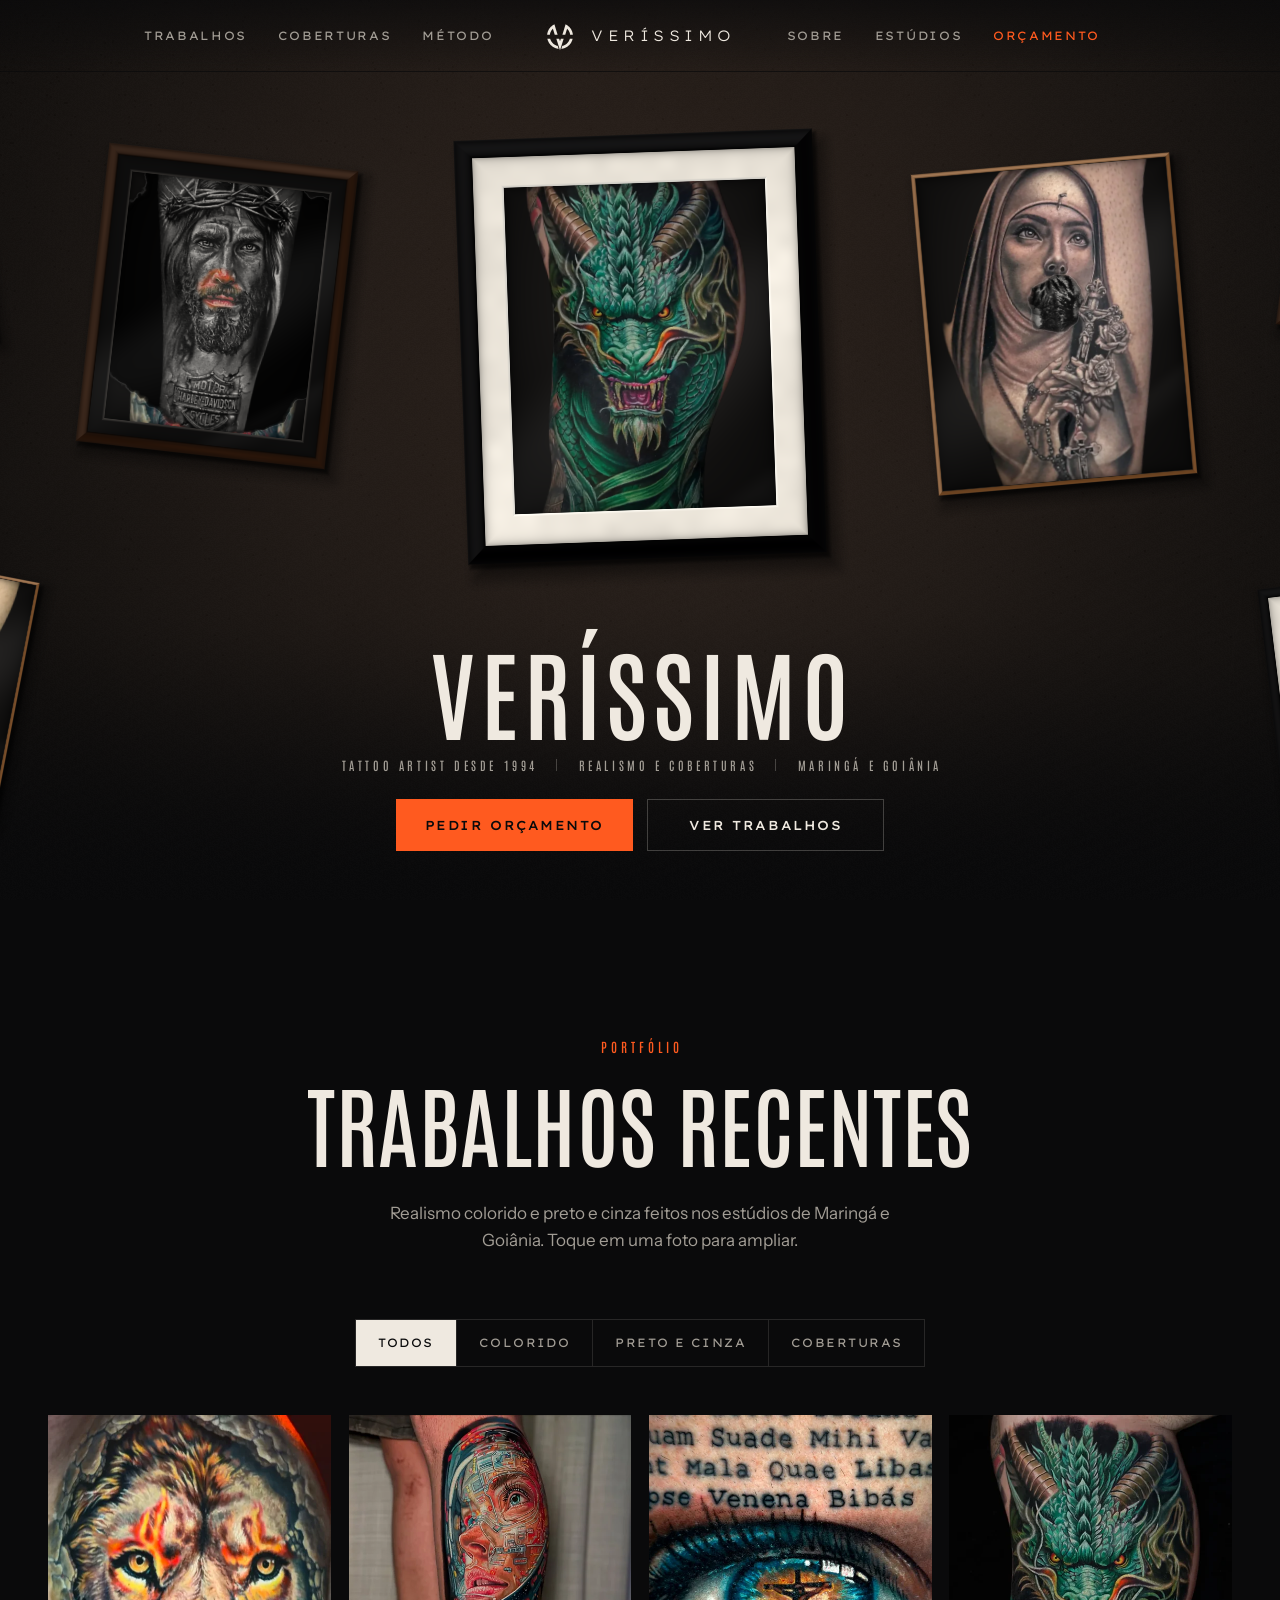
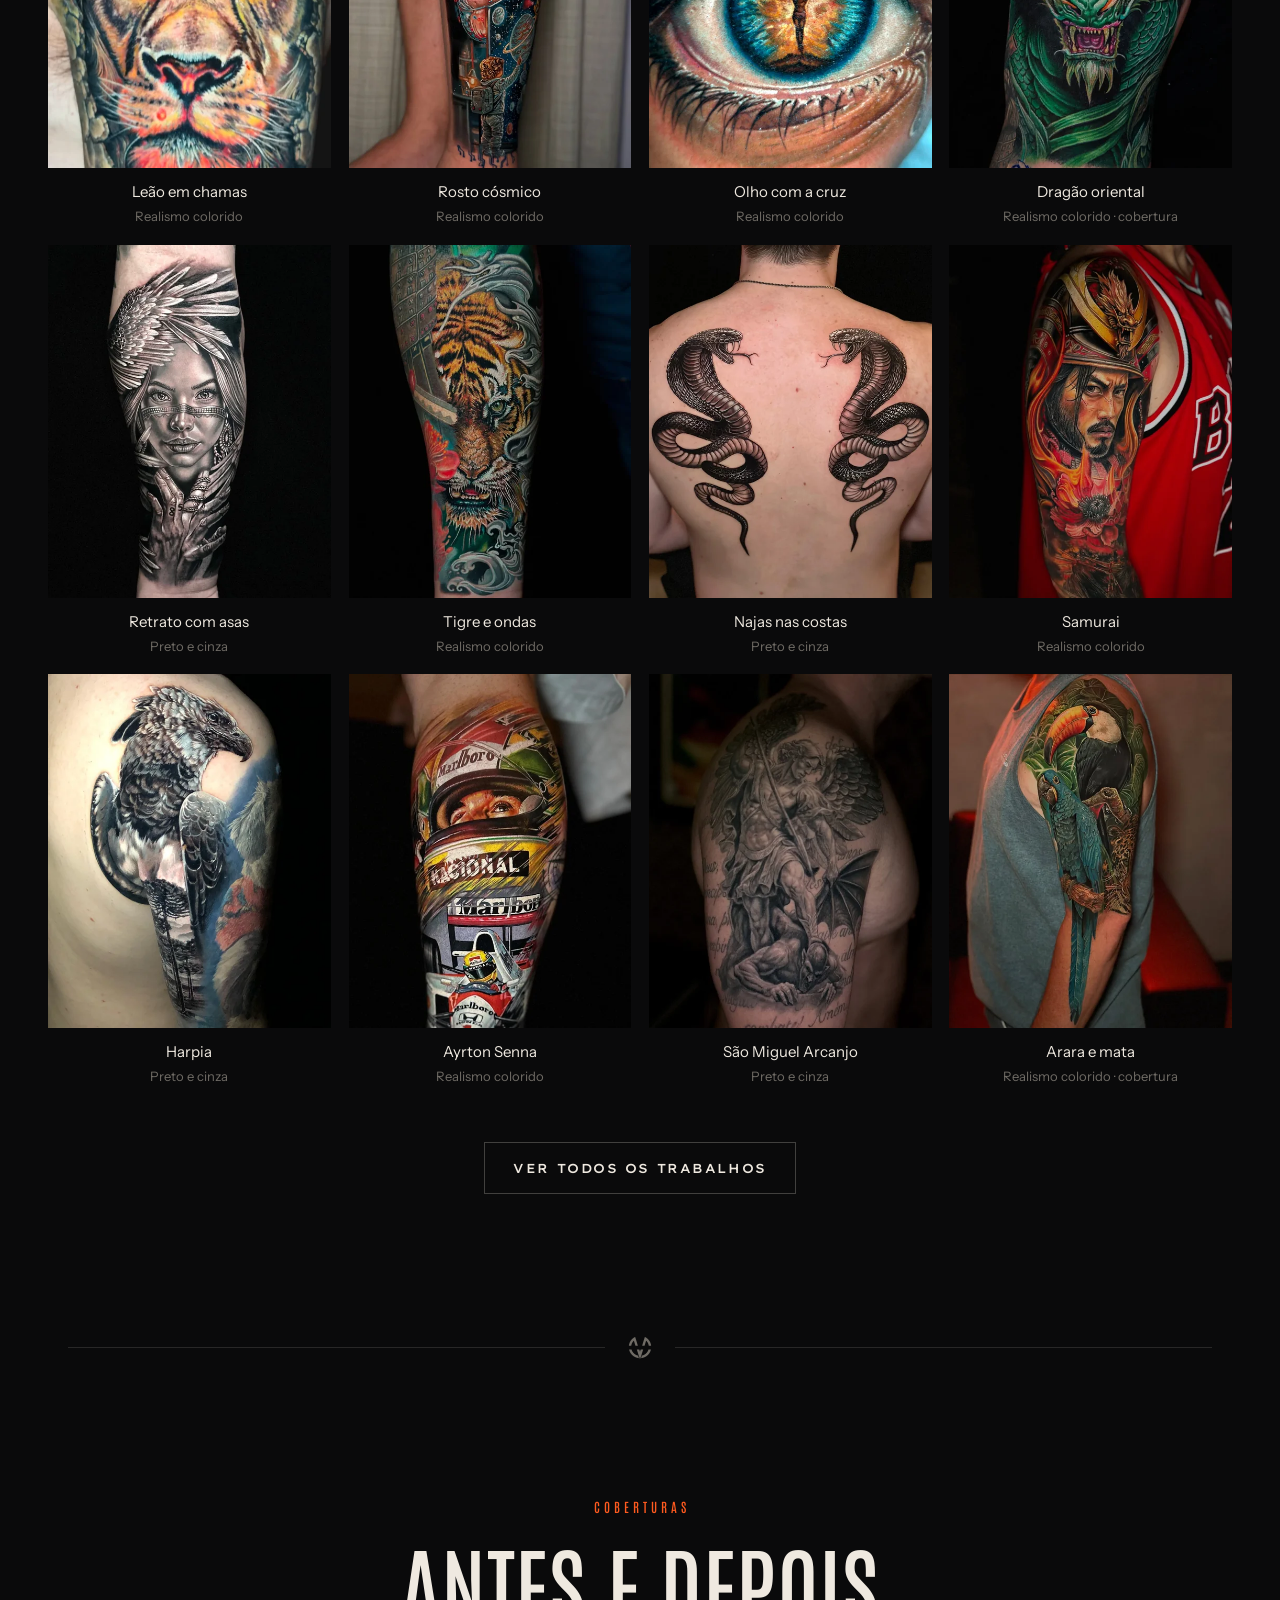
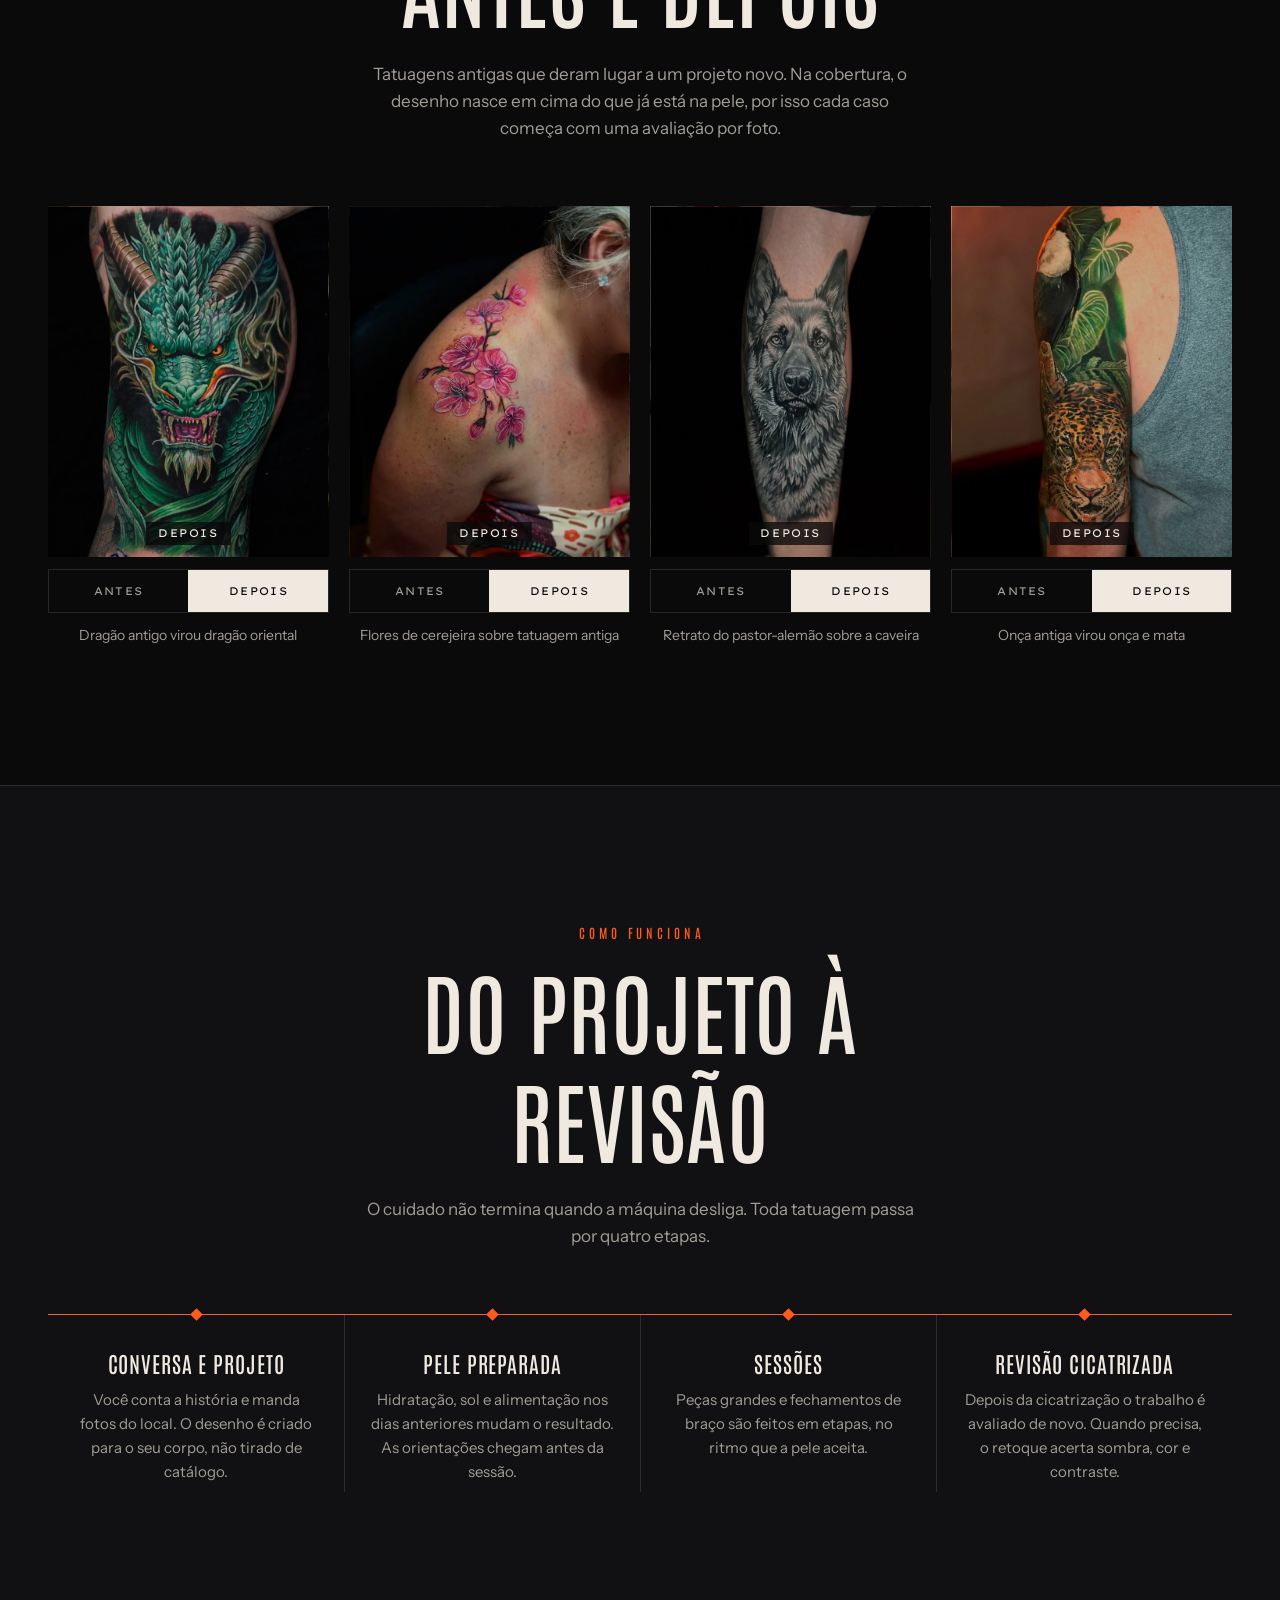
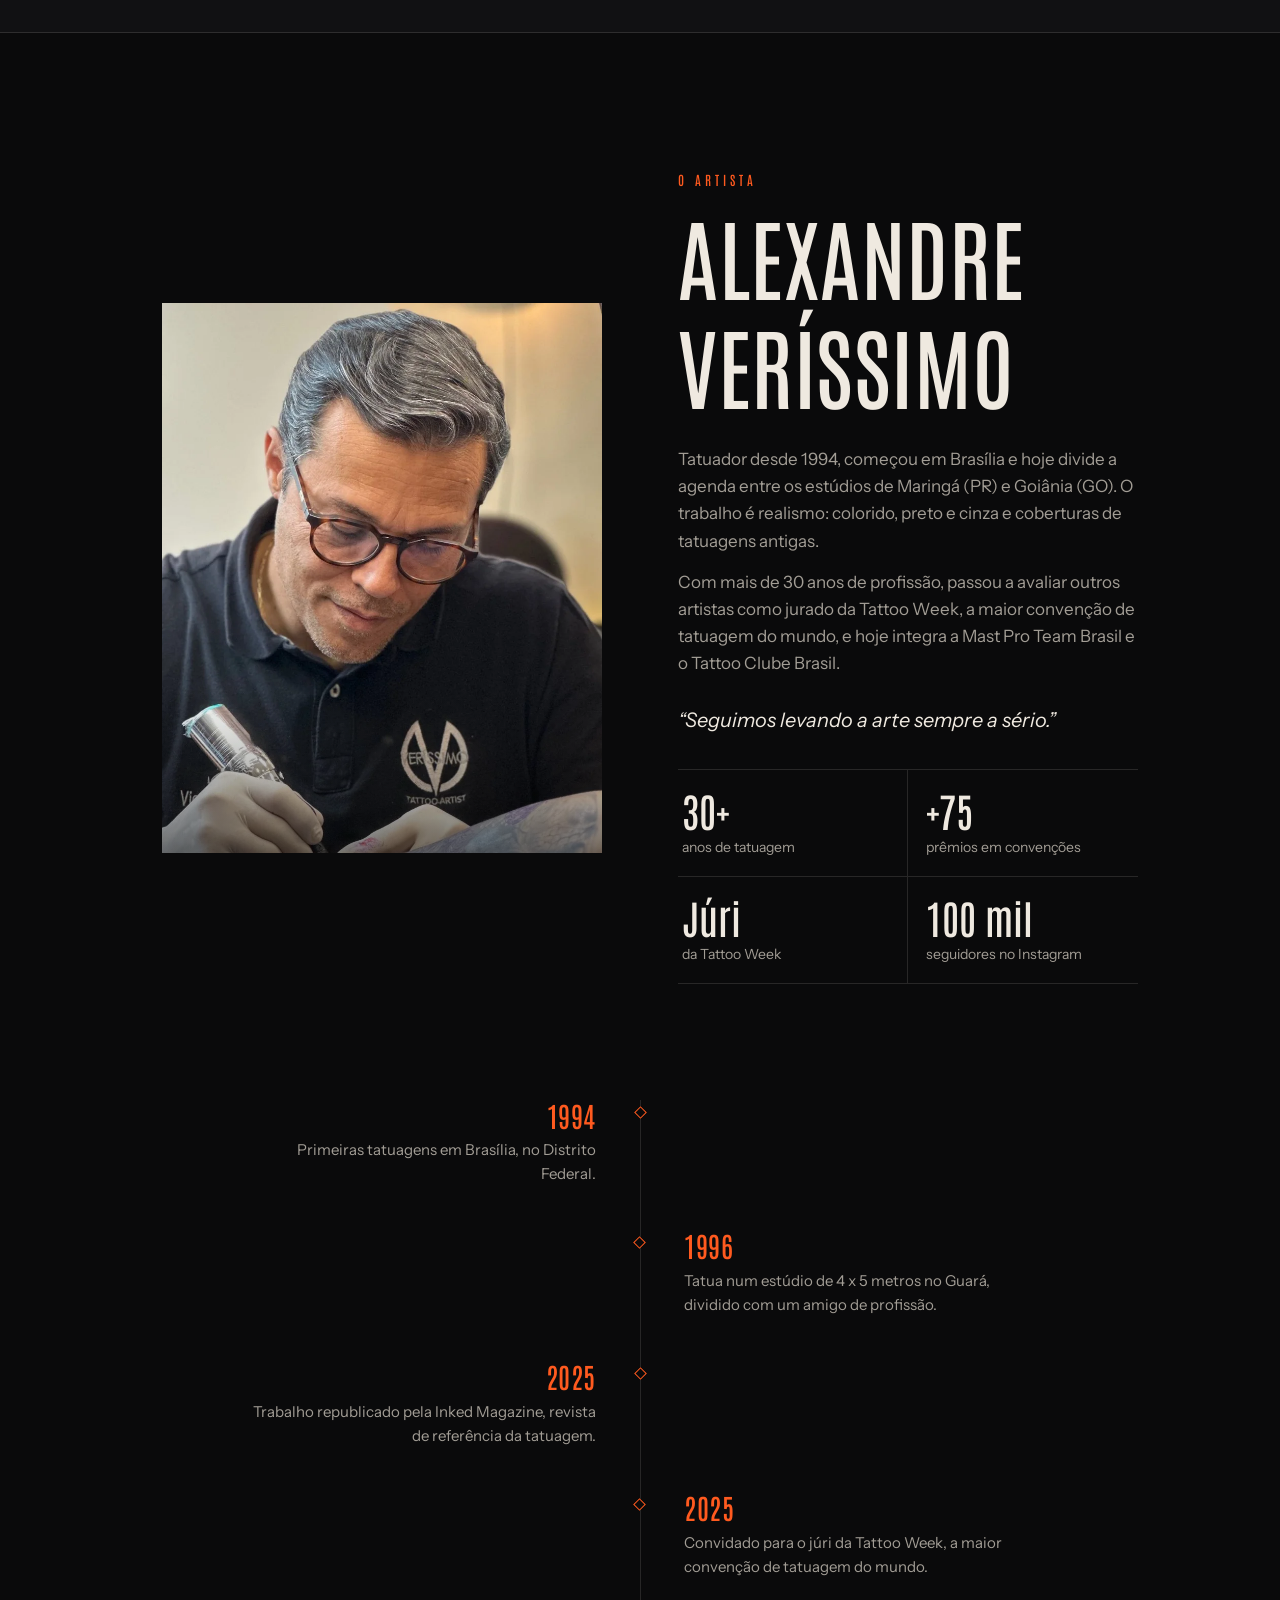
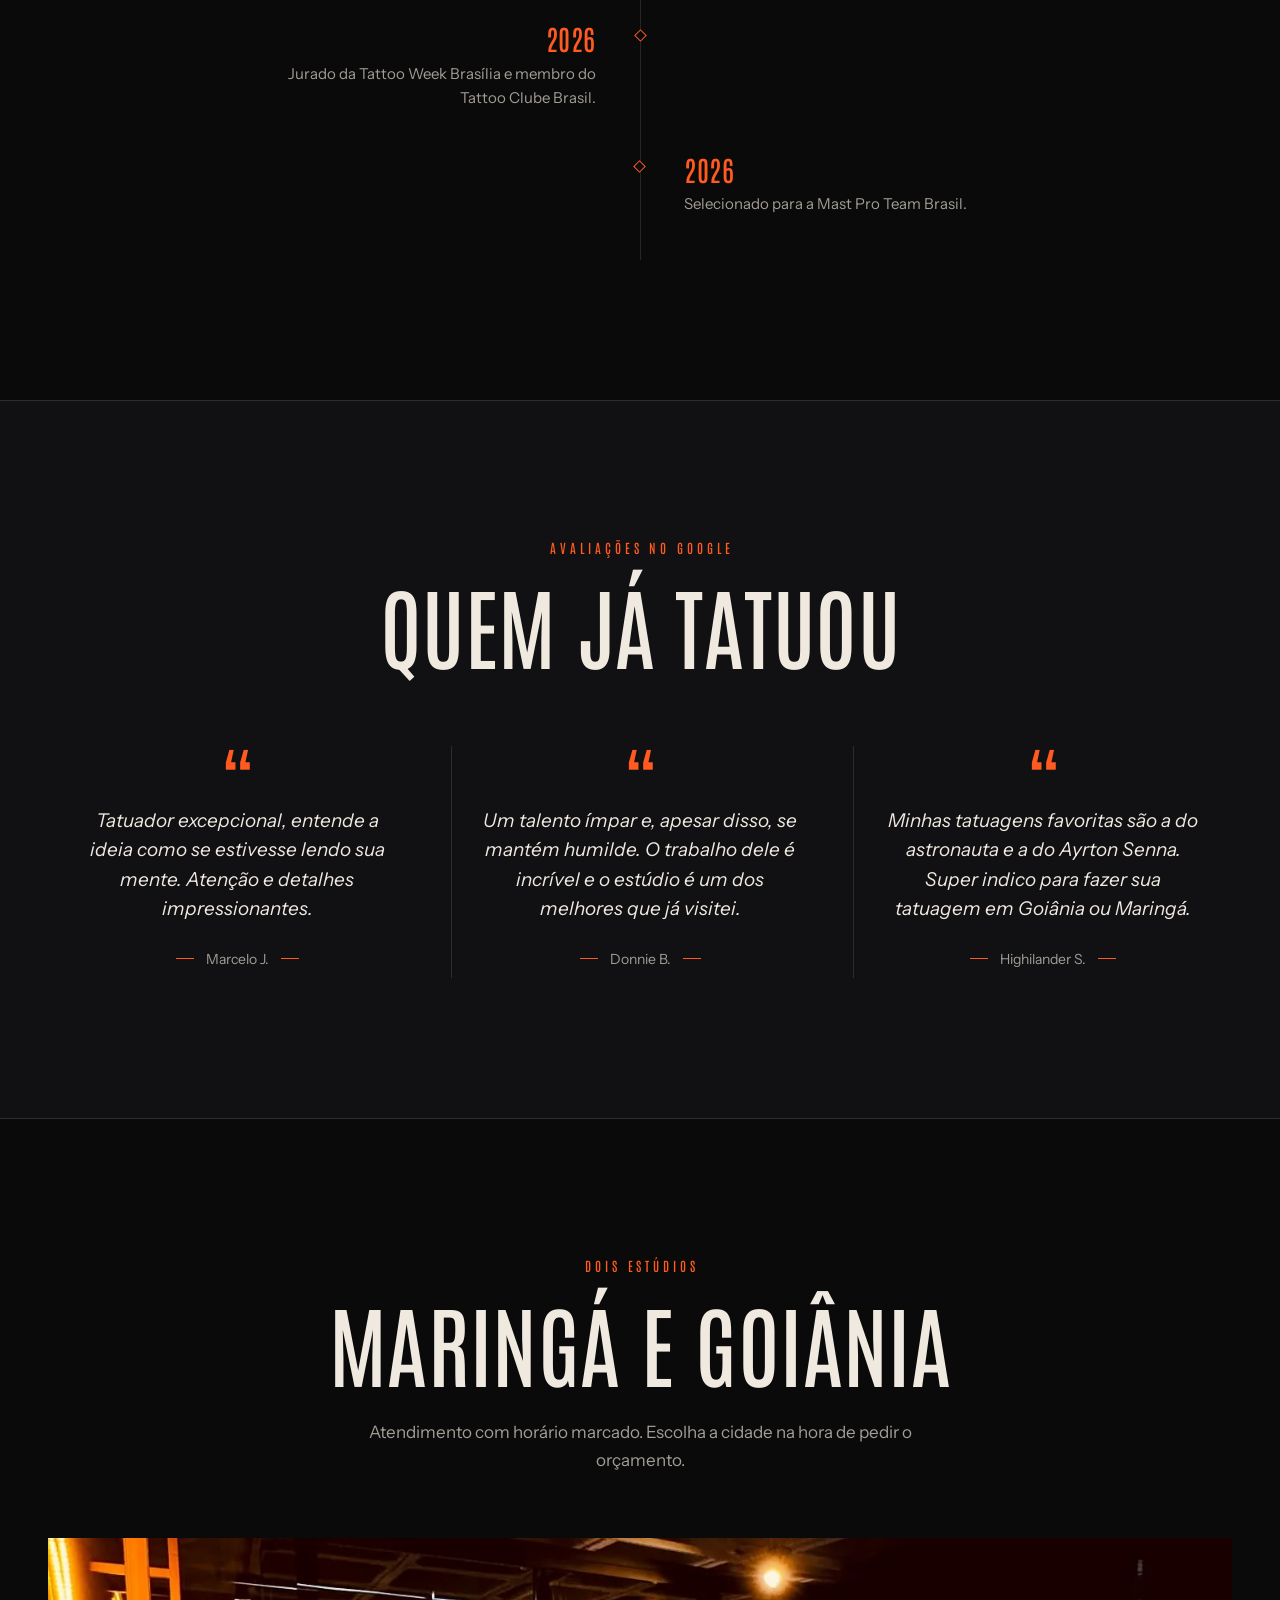
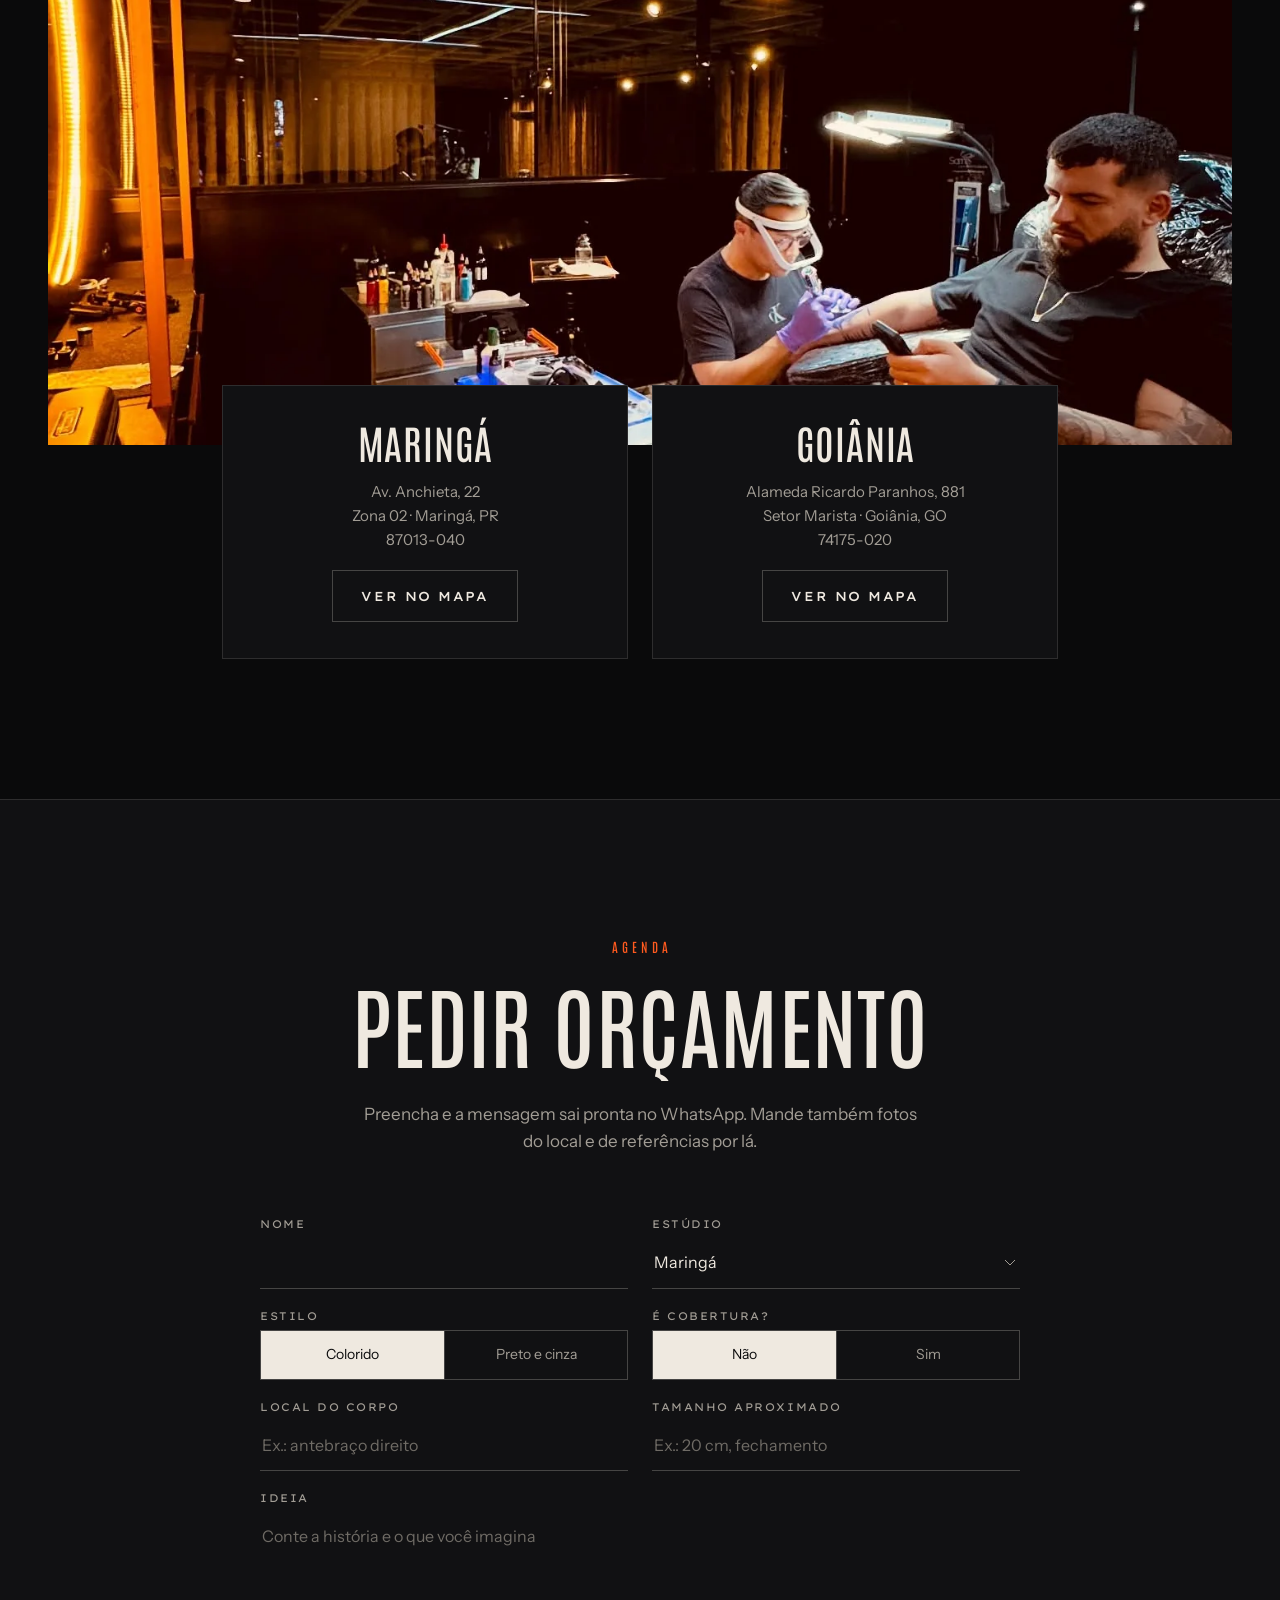
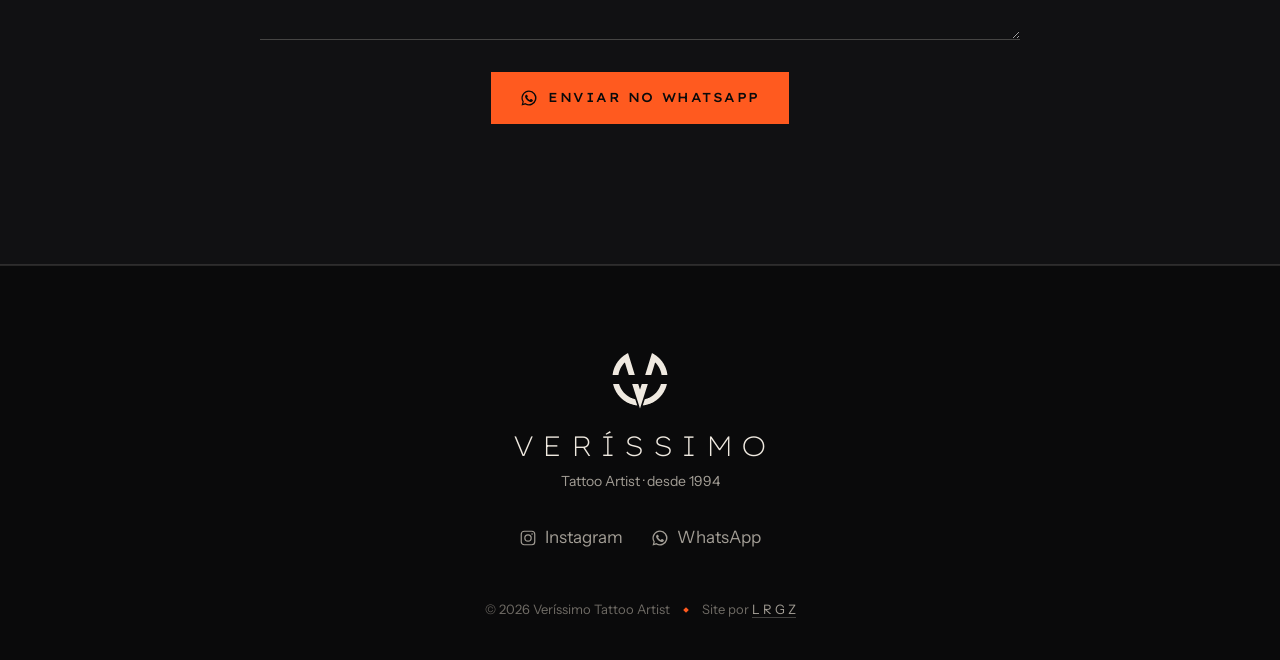
==== commit dadeefc6: "Hero galeria: fixo, sem serrilhado e mais leve; MP4 do celular em 1080x1350 supersampled Co-Authored" ====
--- a/index.html
+++ b/index.html
@@ -20,7 +20,7 @@
 <link rel="preload" href="assets/fonts/lexend-exa.woff2" as="font" type="font/woff2" crossorigin>
 <link rel="preload" href="assets/hero/dragao-a.webp?v=4" as="image">
 <link rel="preload" href="assets/fonts/instrument-sans.woff2" as="font" type="font/woff2" crossorigin>
-<link rel="stylesheet" href="assets/css/site.css?v=12">
+<link rel="stylesheet" href="assets/css/site.css?v=13">
 <script type="application/ld+json">{"@context":"https://schema.org","@type":"TattooParlor","name":"Veríssimo Tattoo Artist","founder":"Alexandre Veríssimo","telephone":"+55 44 99176-1485","sameAs":["https://www.instagram.com/verissimotattoo/"],"location":[{"@type":"Place","name":"Estúdio Maringá","address":{"@type":"PostalAddress","streetAddress":"Av. Anchieta, 22, Zona 02","addressLocality":"Maringá","addressRegion":"PR","postalCode":"87013-040","addressCountry":"BR"}},{"@type":"Place","name":"Estúdio Goiânia","address":{"@type":"PostalAddress","streetAddress":"Alameda Ricardo Paranhos, 881, Setor Marista","addressLocality":"Goiânia","addressRegion":"GO","postalCode":"74175-020","addressCountry":"BR"}}]}</script>
 </head>
 <body>
@@ -59,7 +59,7 @@
 
 <section class="gal" id="inicio">
   <div class="gal-cena" role="img" aria-label="Obras de Veríssimo em quadros sobre o chão do ateliê; em cada quadro uma tatuagem dá lugar à seguinte, e no quadro do centro coberturas reais: a tatuagem antiga some sob o trabalho novo">
-    <img class="g-poster" src="assets/video/galeria.jpg?v=1" alt="" width="800" height="1000">
+    <img class="g-poster" src="assets/video/galeria.jpg?v=2" alt="" width="1080" height="1350">
     <video class="g-video" muted playsinline preload="none" aria-hidden="true"></video>
     <canvas class="g-gl" aria-hidden="true"></canvas>
   </div>
@@ -228,7 +228,7 @@
 </div>
 
 <script src="assets/js/dados.js?v=5"></script>
-<script src="assets/js/galeria.js?v=1"></script>
-<script src="assets/js/site.js?v=11"></script>
+<script src="assets/js/galeria.js?v=2"></script>
+<script src="assets/js/site.js?v=12"></script>
 </body>
 </html>
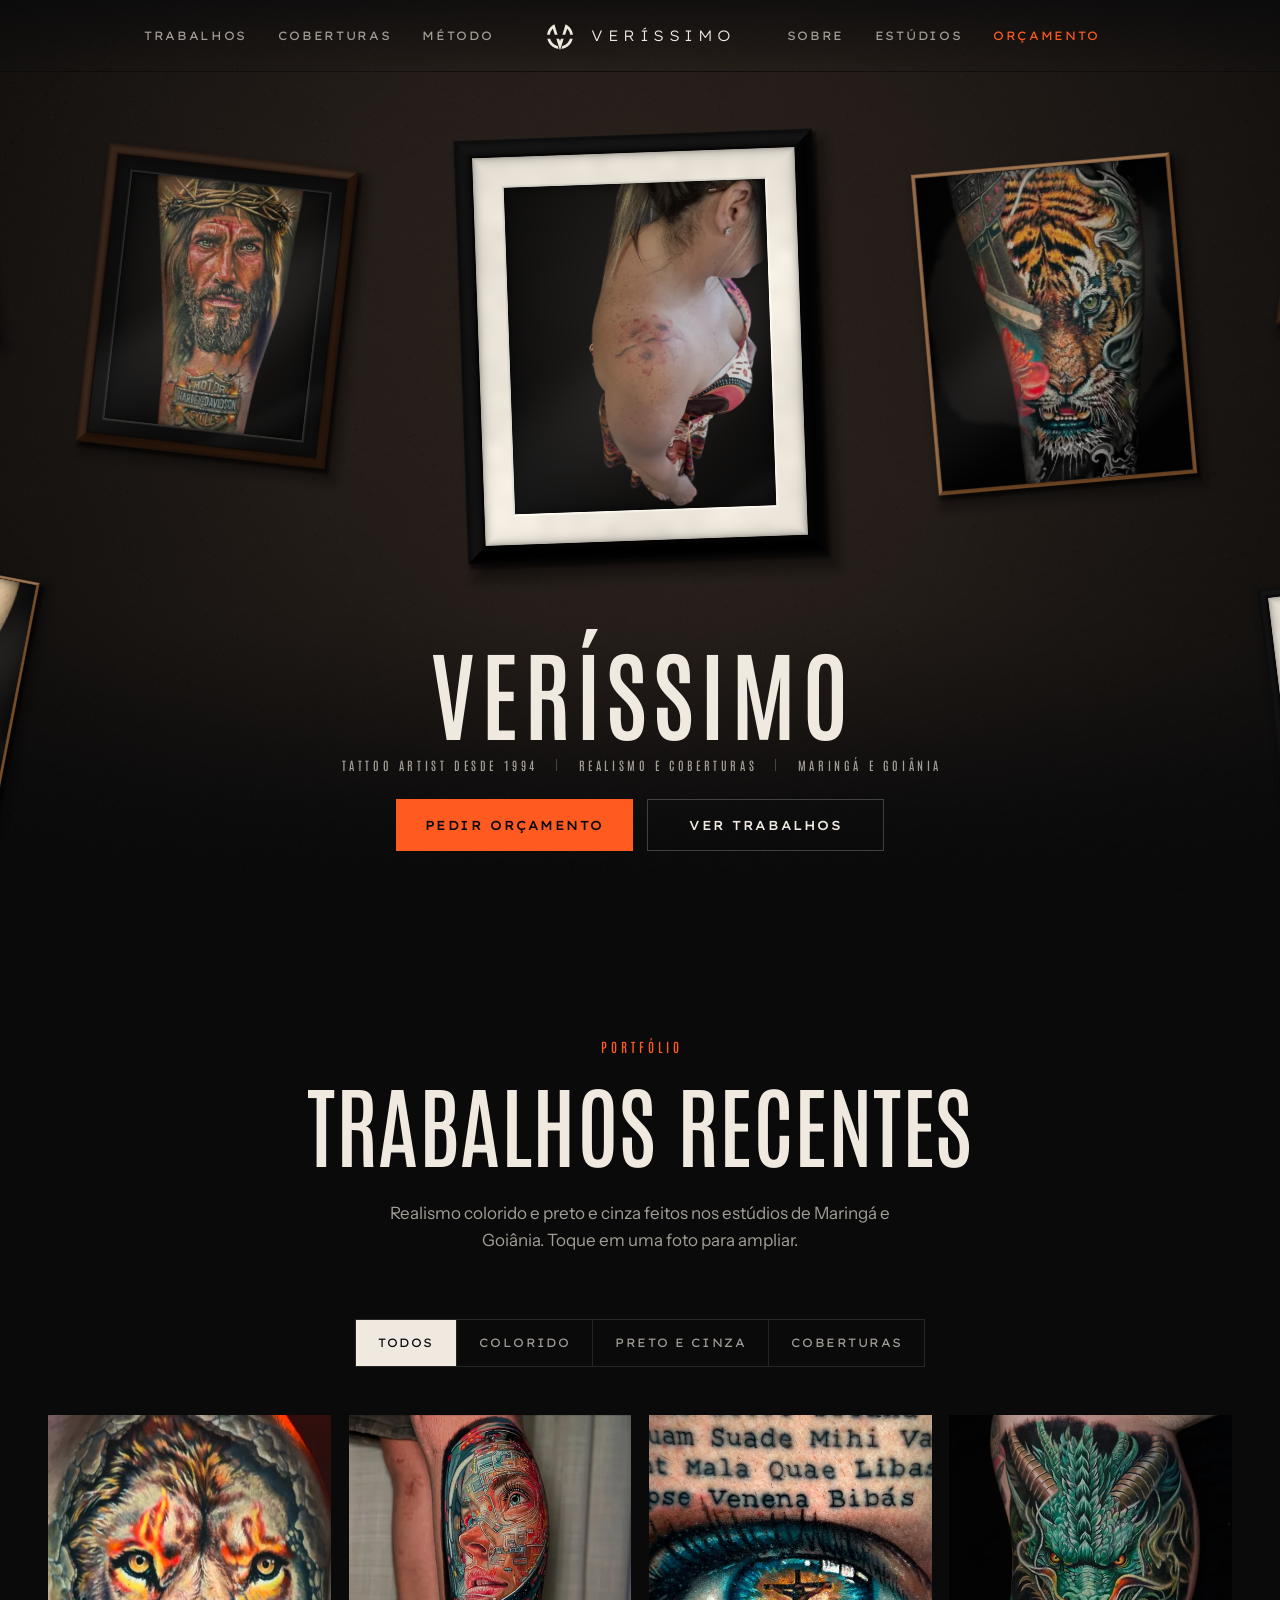
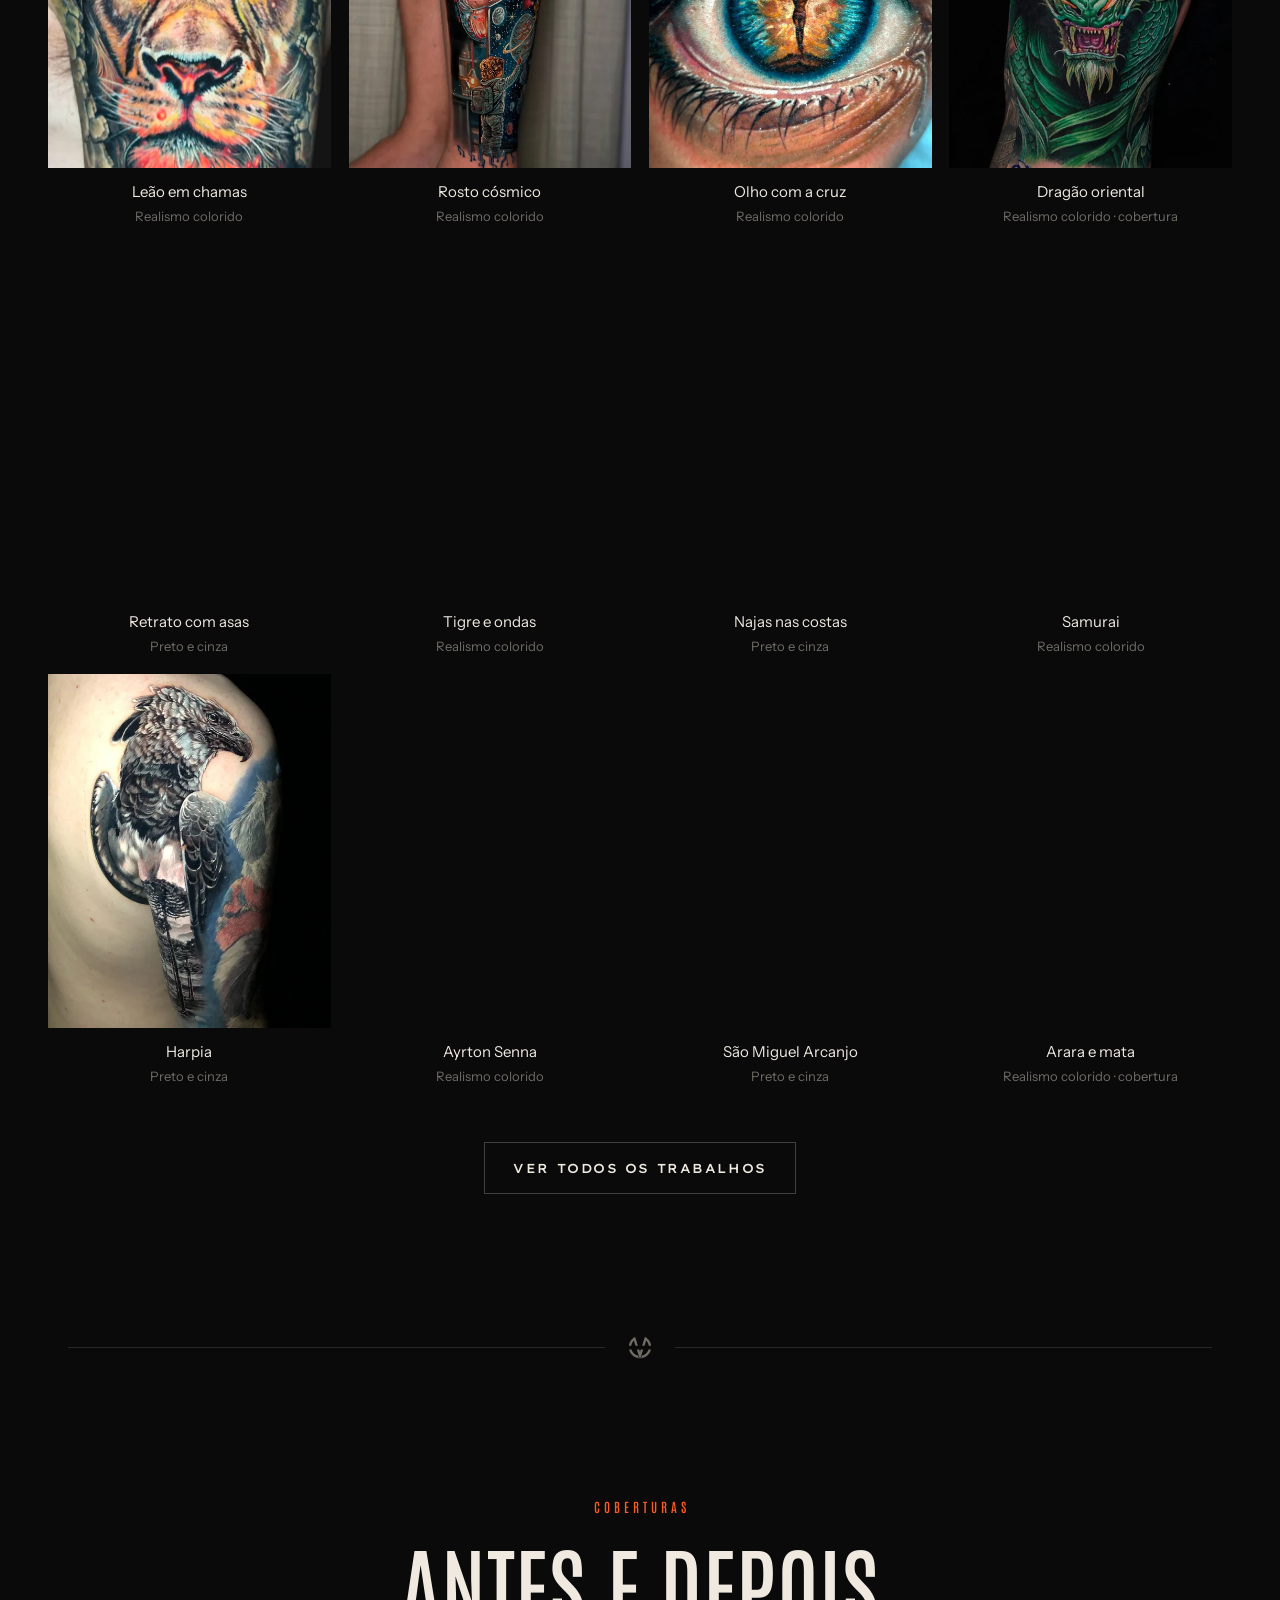
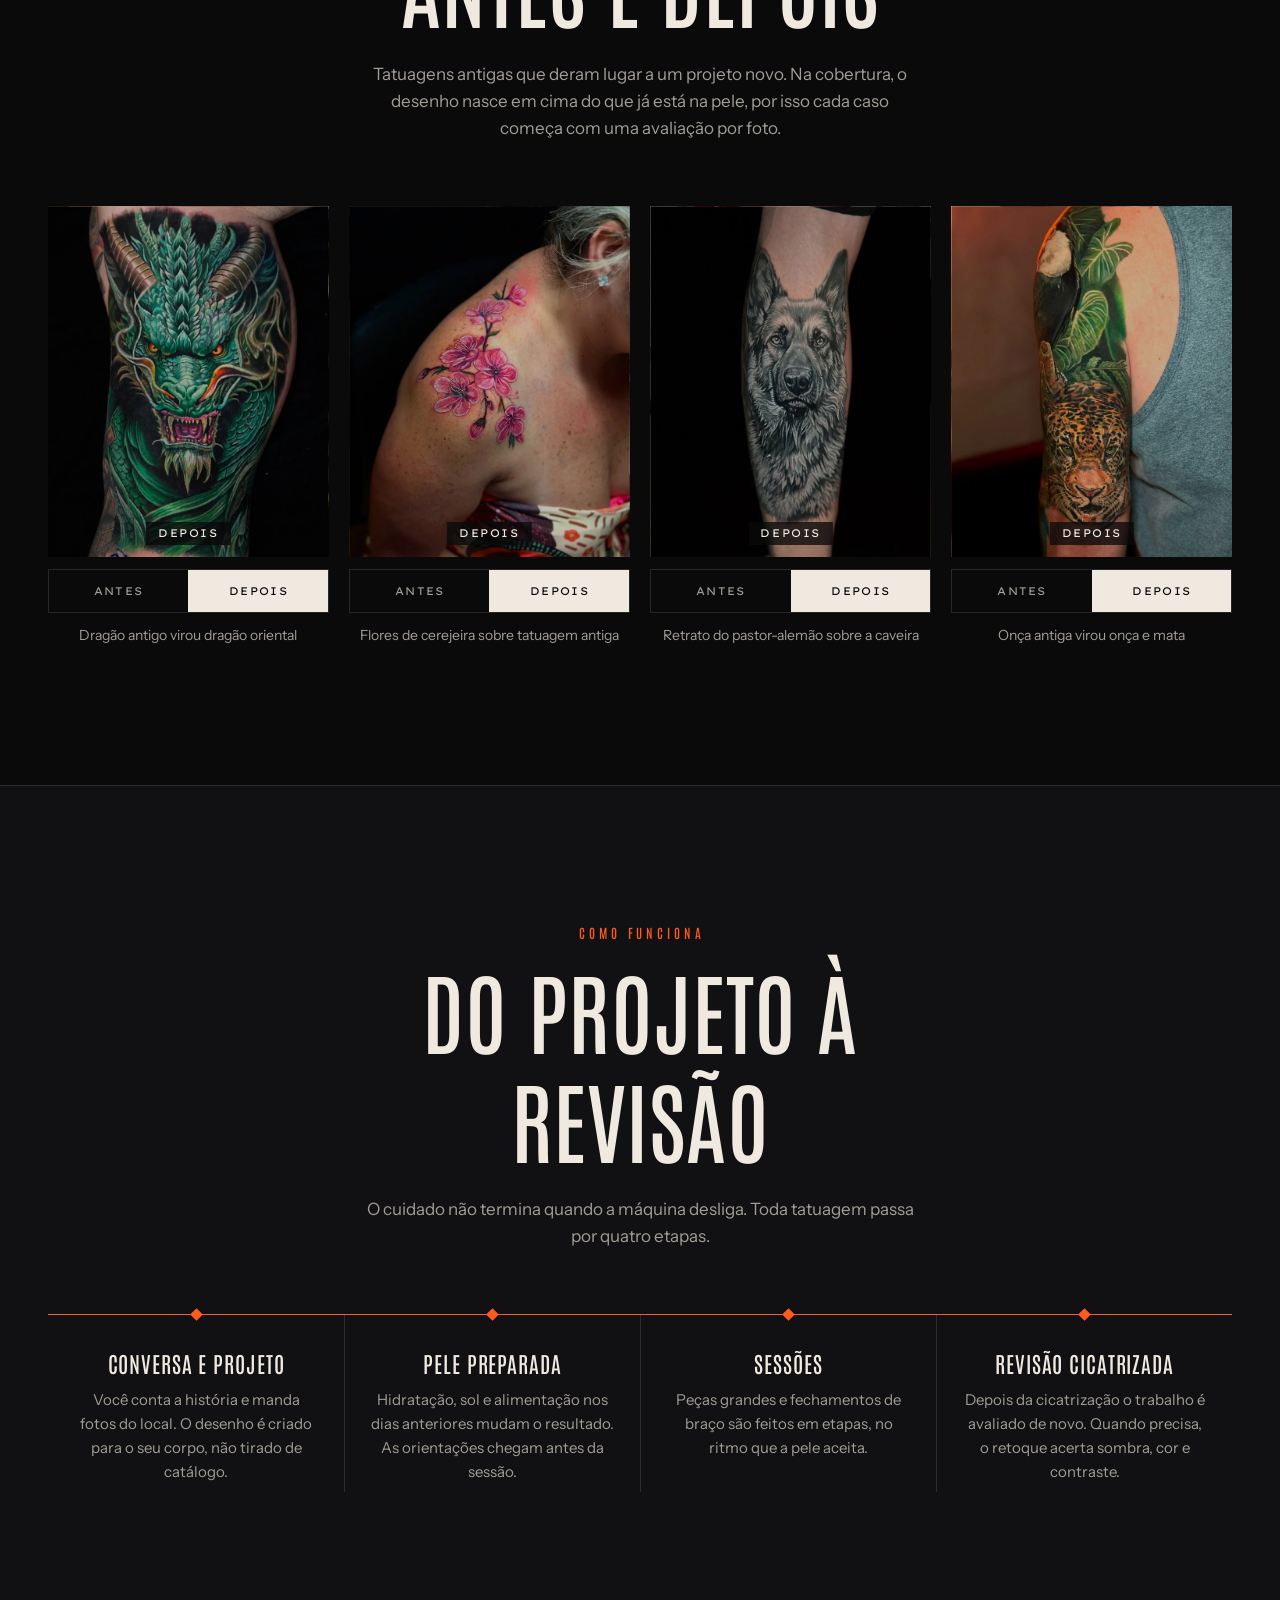
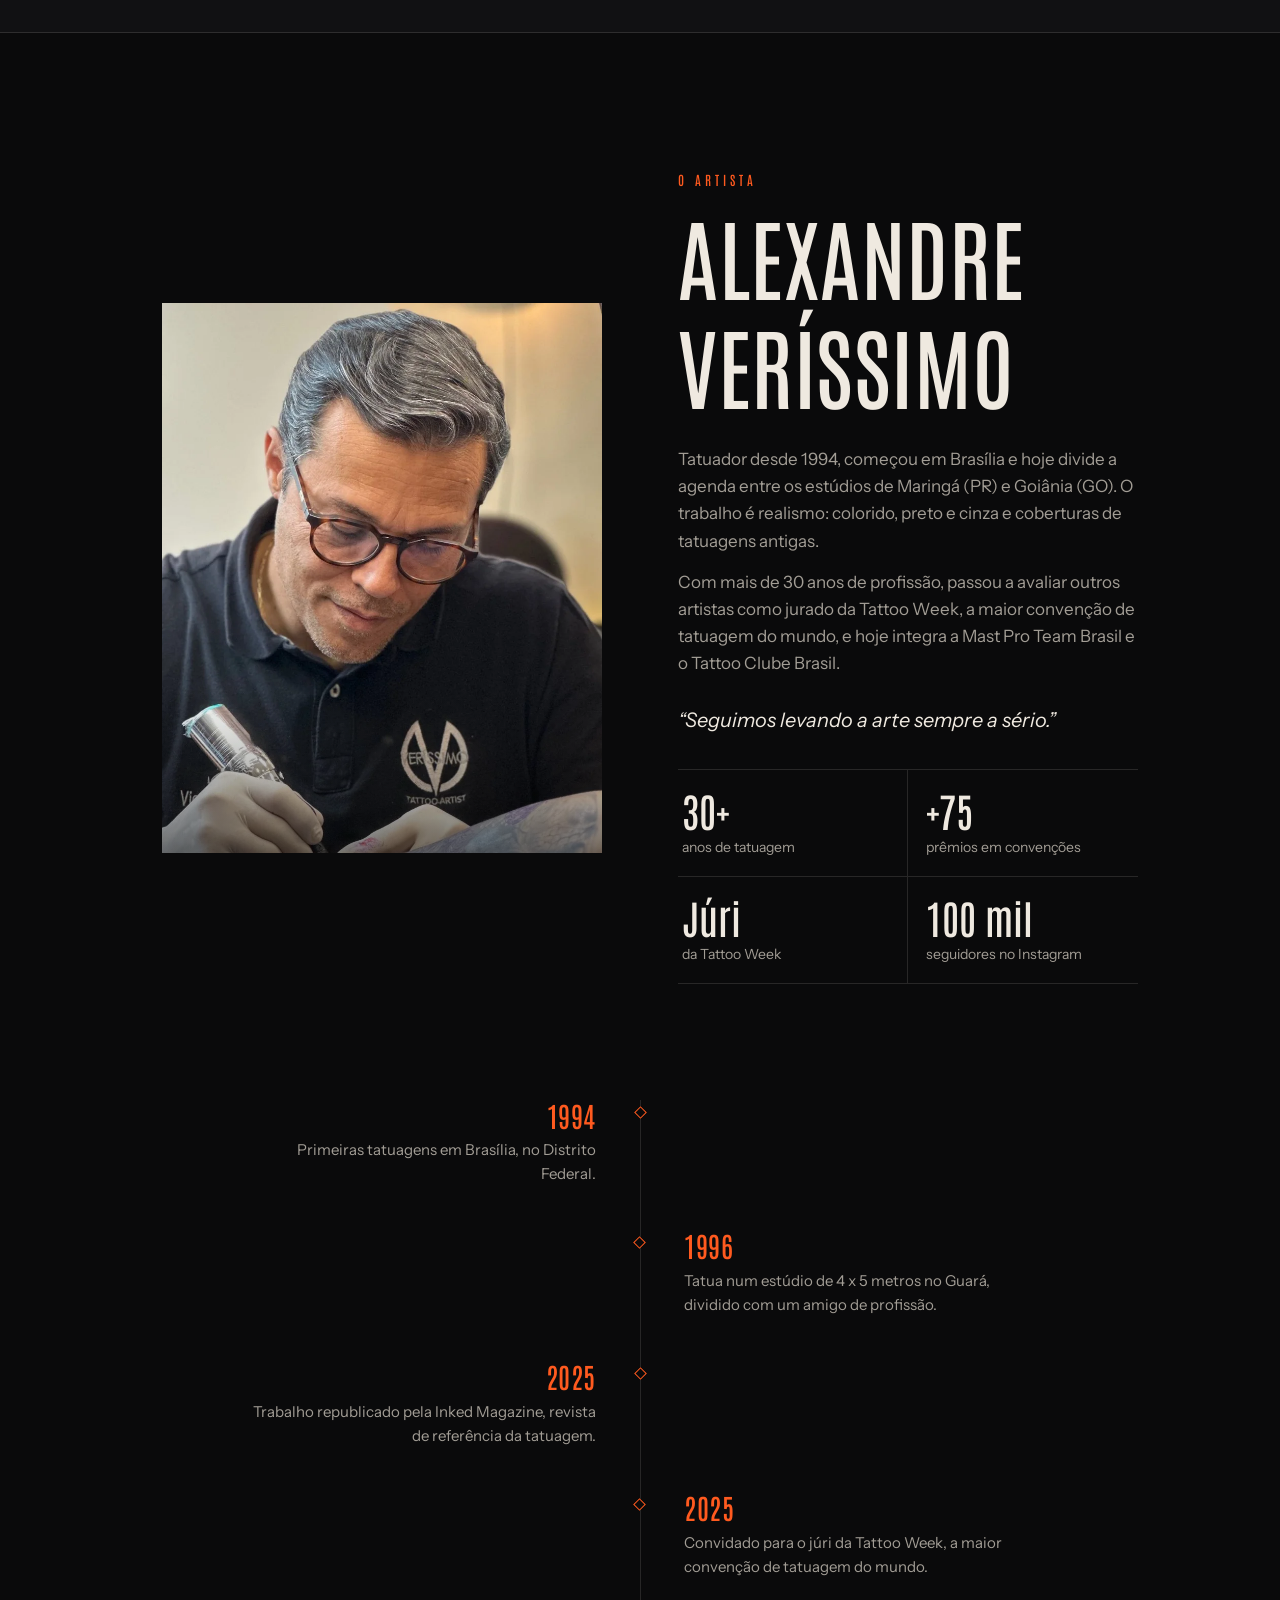
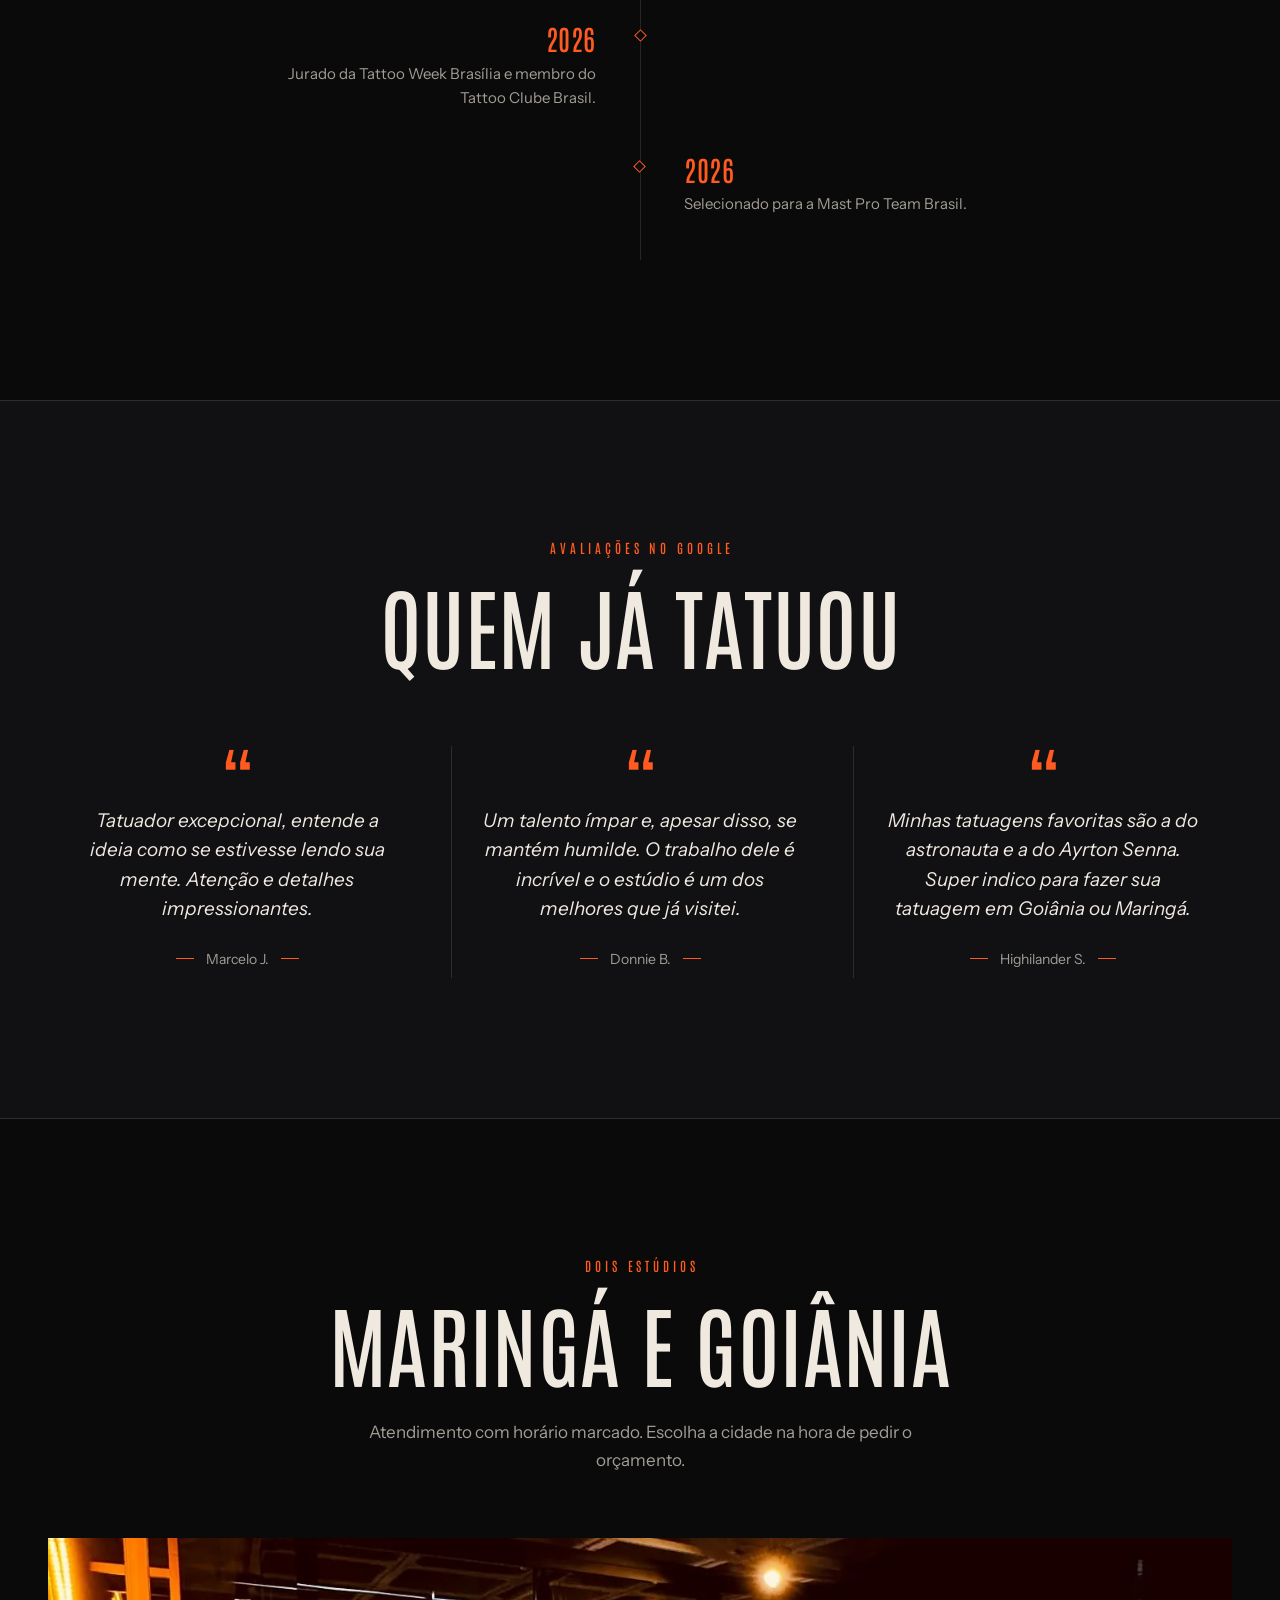
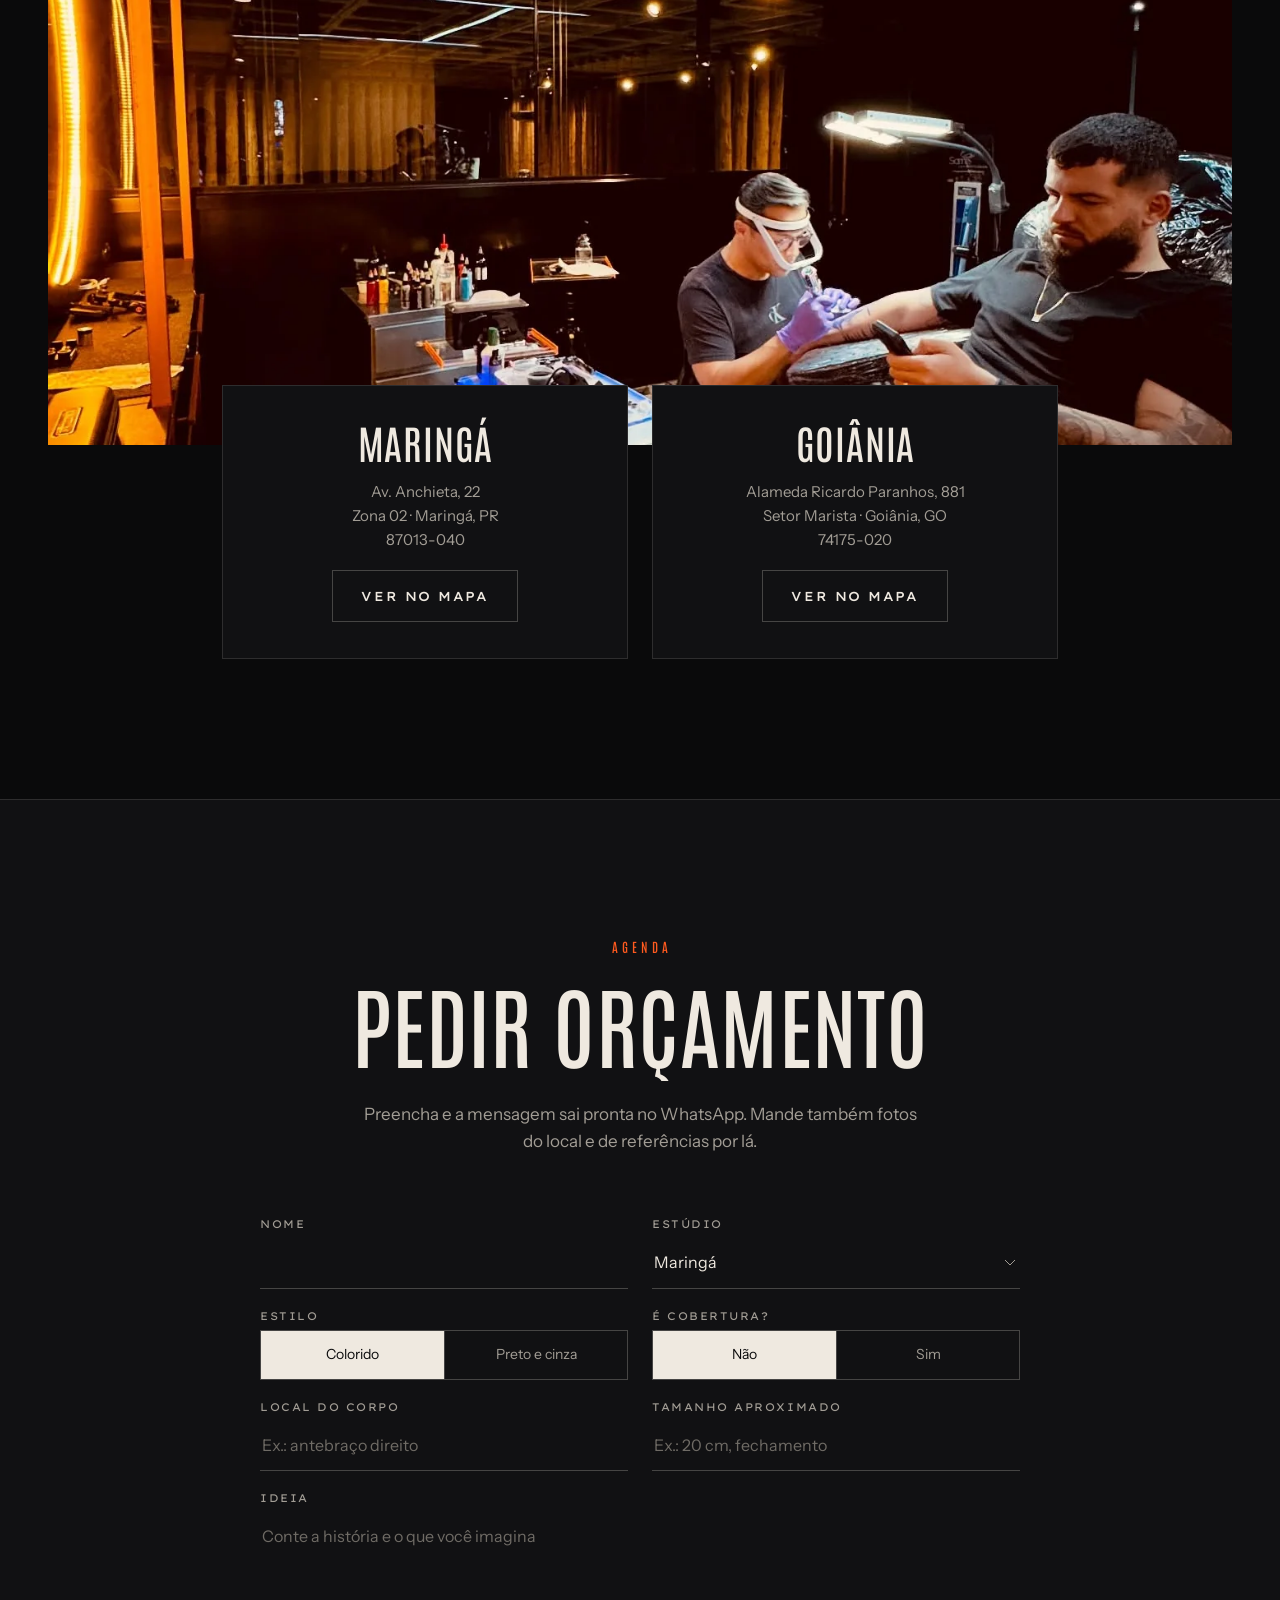
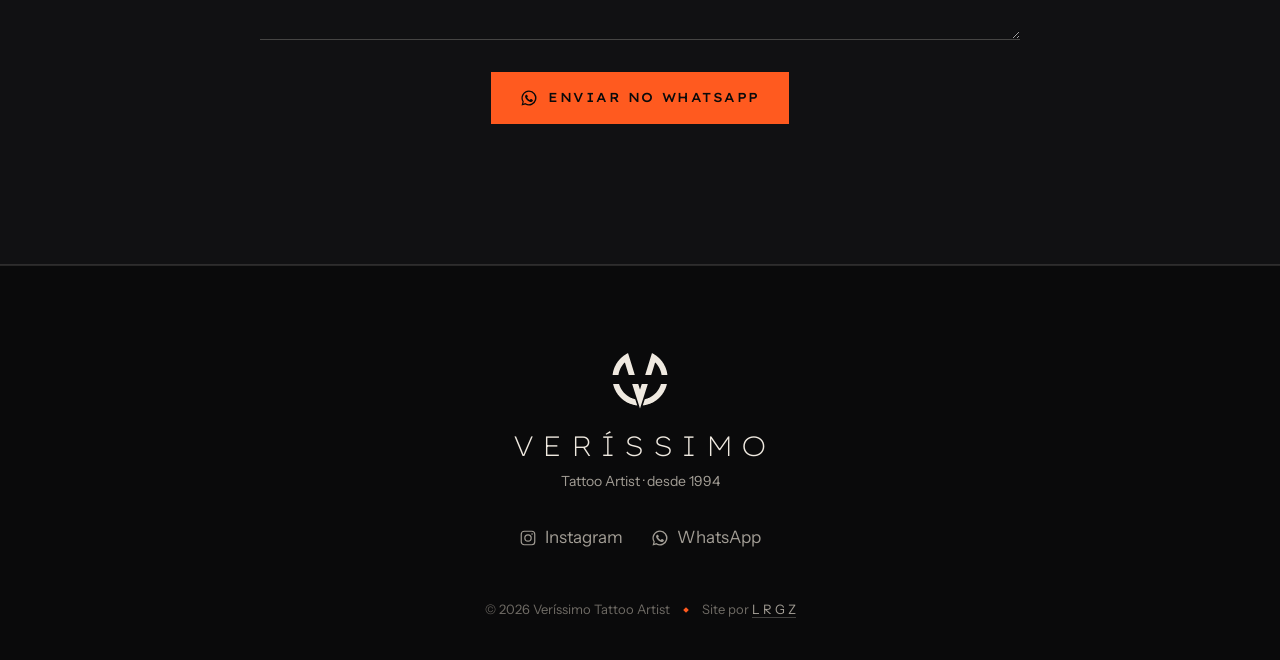
==== commit f84fc9e3: "Hero galeria: quadro de cima nunca é atravessado pelas obras de baixo (stencil); MP4 do celular regr" ====
--- a/index.html
+++ b/index.html
@@ -59,7 +59,7 @@
 
 <section class="gal" id="inicio">
   <div class="gal-cena" role="img" aria-label="Obras de Veríssimo em quadros sobre o chão do ateliê; em cada quadro uma tatuagem dá lugar à seguinte, e no quadro do centro coberturas reais: a tatuagem antiga some sob o trabalho novo">
-    <img class="g-poster" src="assets/video/galeria.jpg?v=2" alt="" width="1080" height="1350">
+    <img class="g-poster" src="assets/video/galeria.jpg?v=3" alt="" width="1080" height="1350">
     <video class="g-video" muted playsinline preload="none" aria-hidden="true"></video>
     <canvas class="g-gl" aria-hidden="true"></canvas>
   </div>
@@ -228,7 +228,7 @@
 </div>
 
 <script src="assets/js/dados.js?v=5"></script>
-<script src="assets/js/galeria.js?v=2"></script>
-<script src="assets/js/site.js?v=12"></script>
+<script src="assets/js/galeria.js?v=3"></script>
+<script src="assets/js/site.js?v=13"></script>
 </body>
 </html>
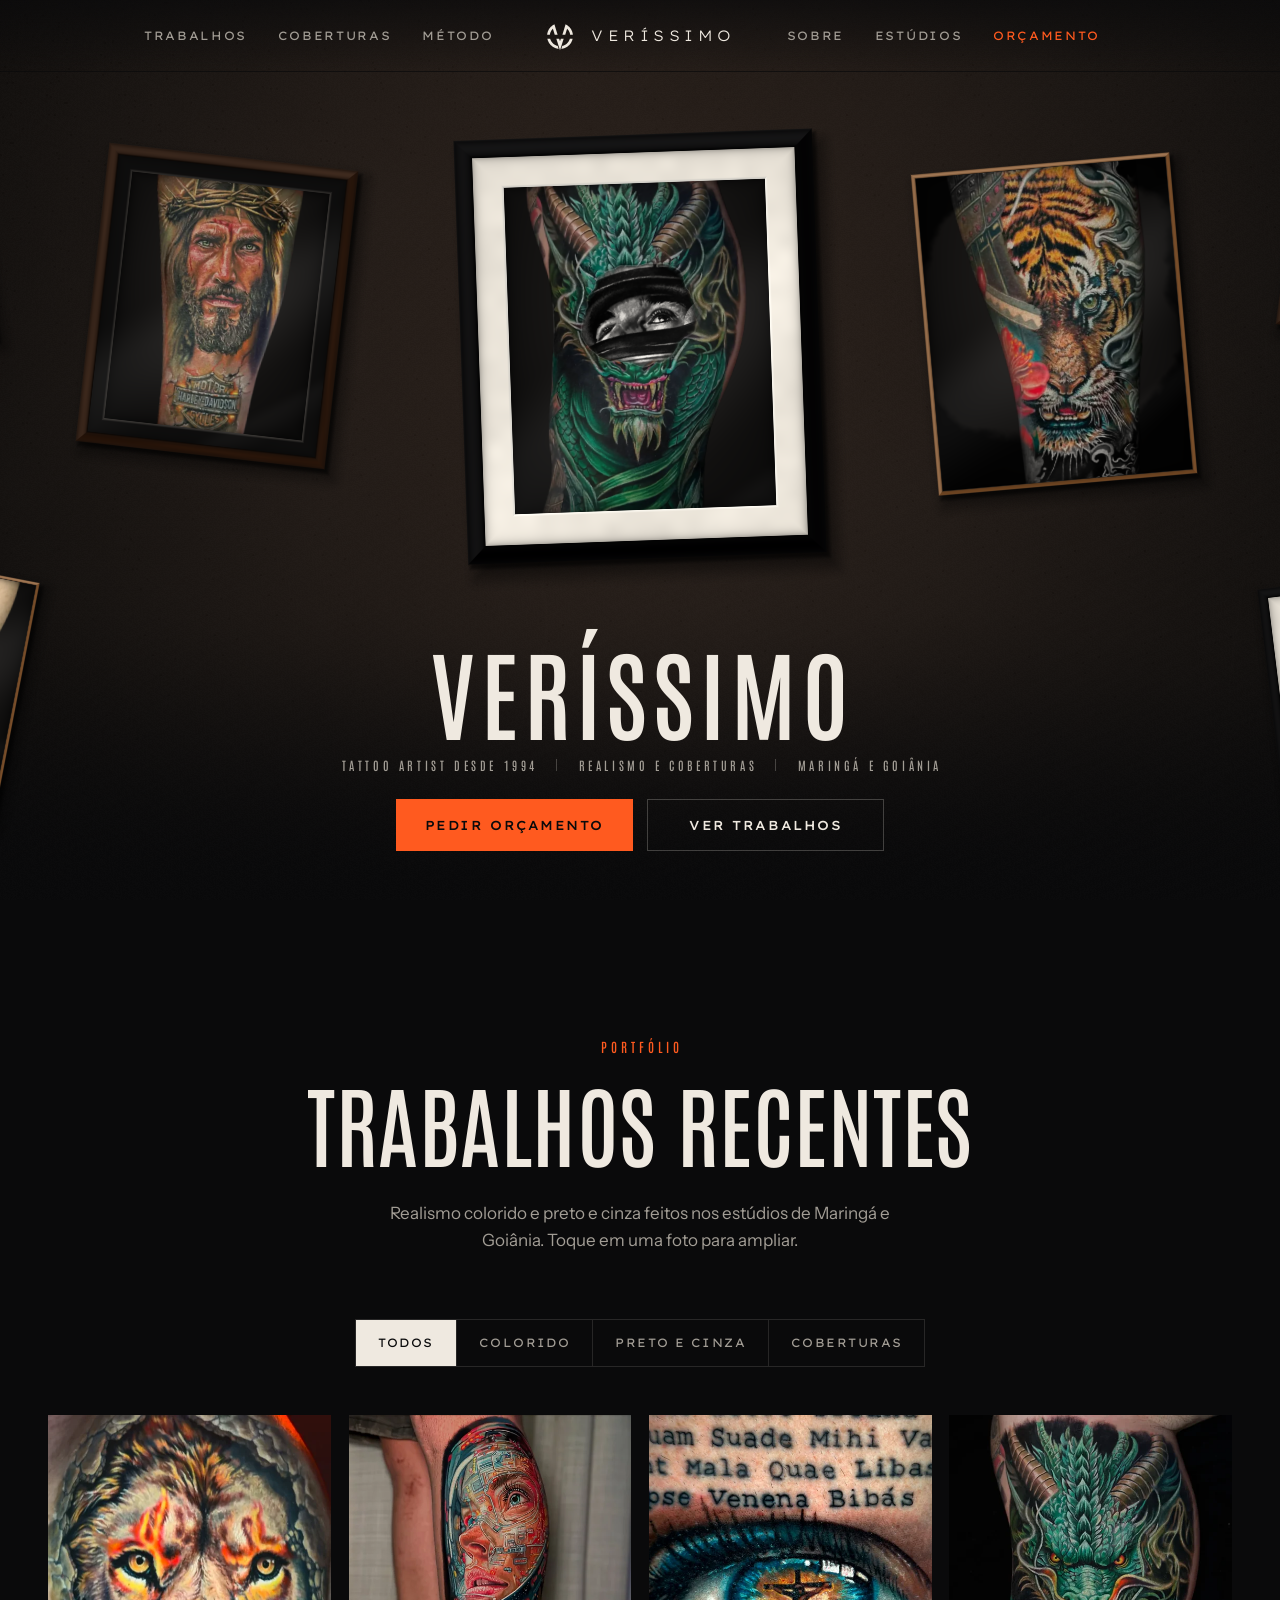
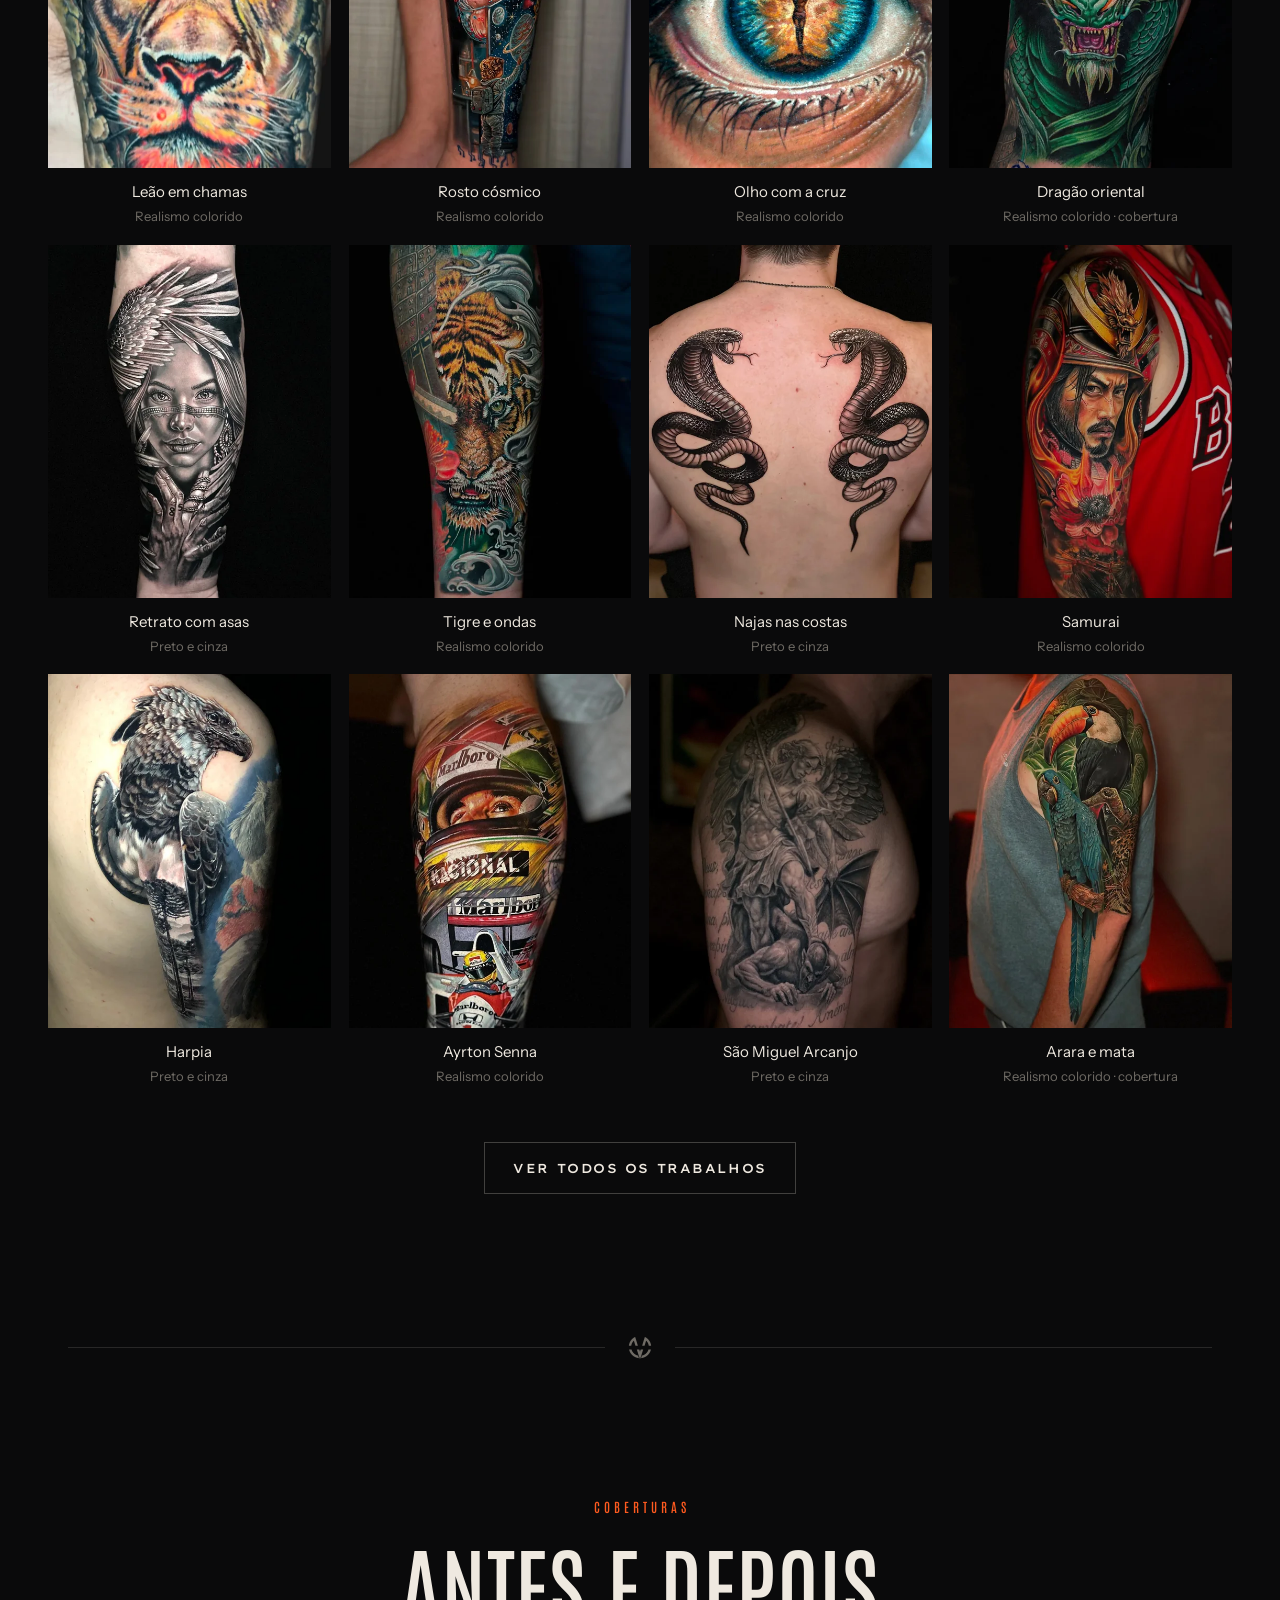
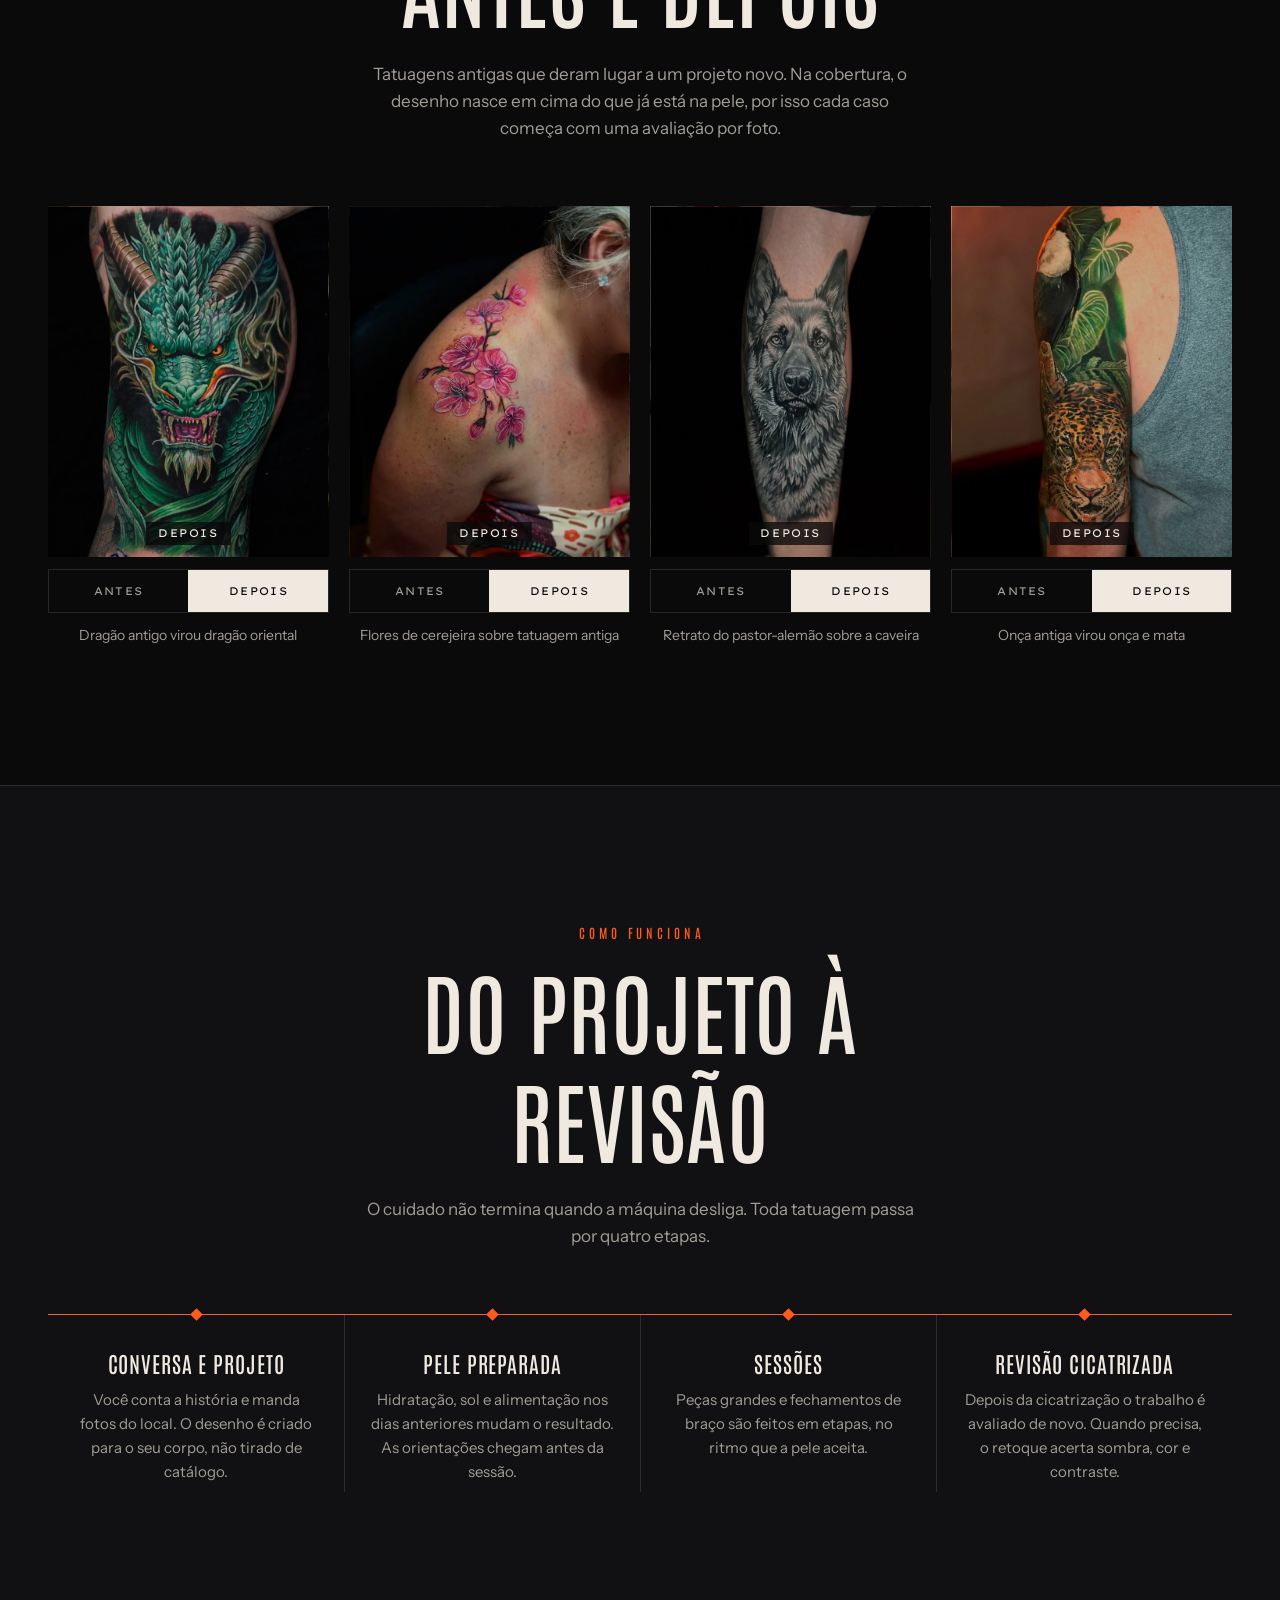
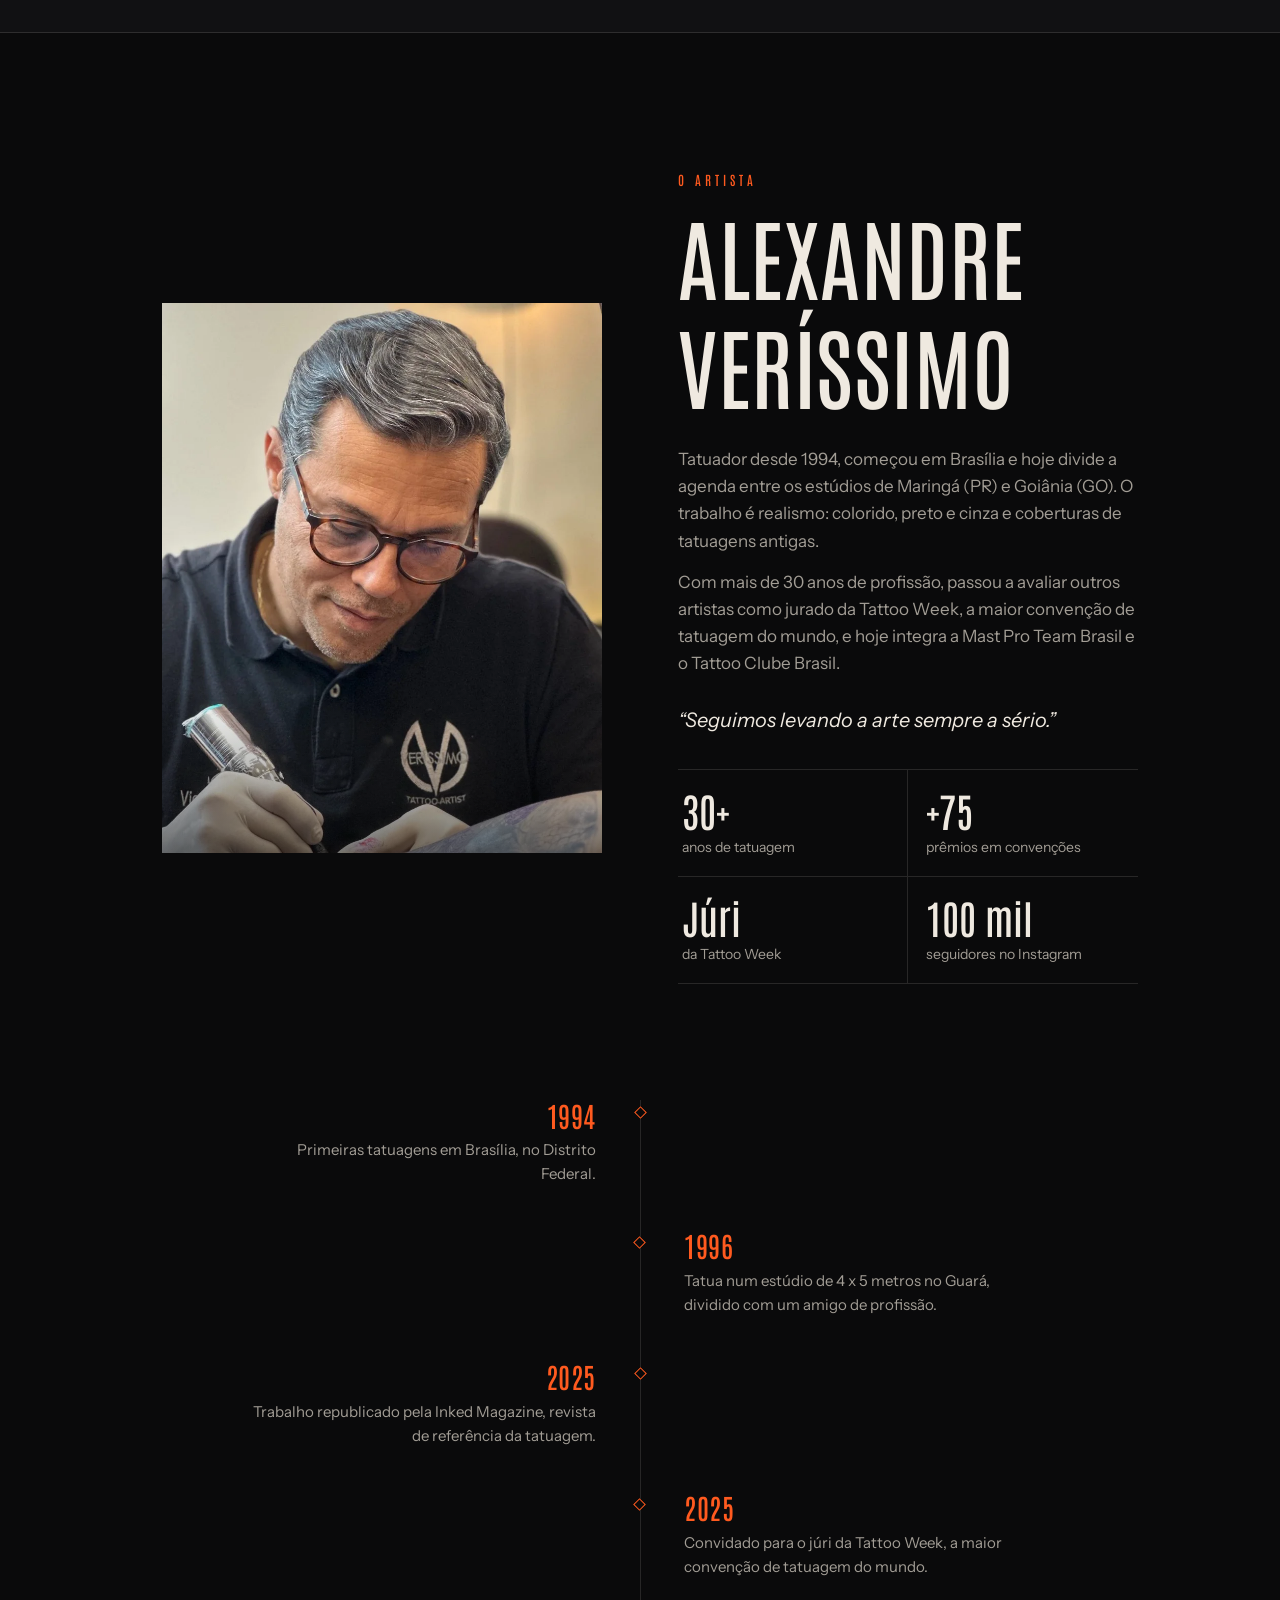
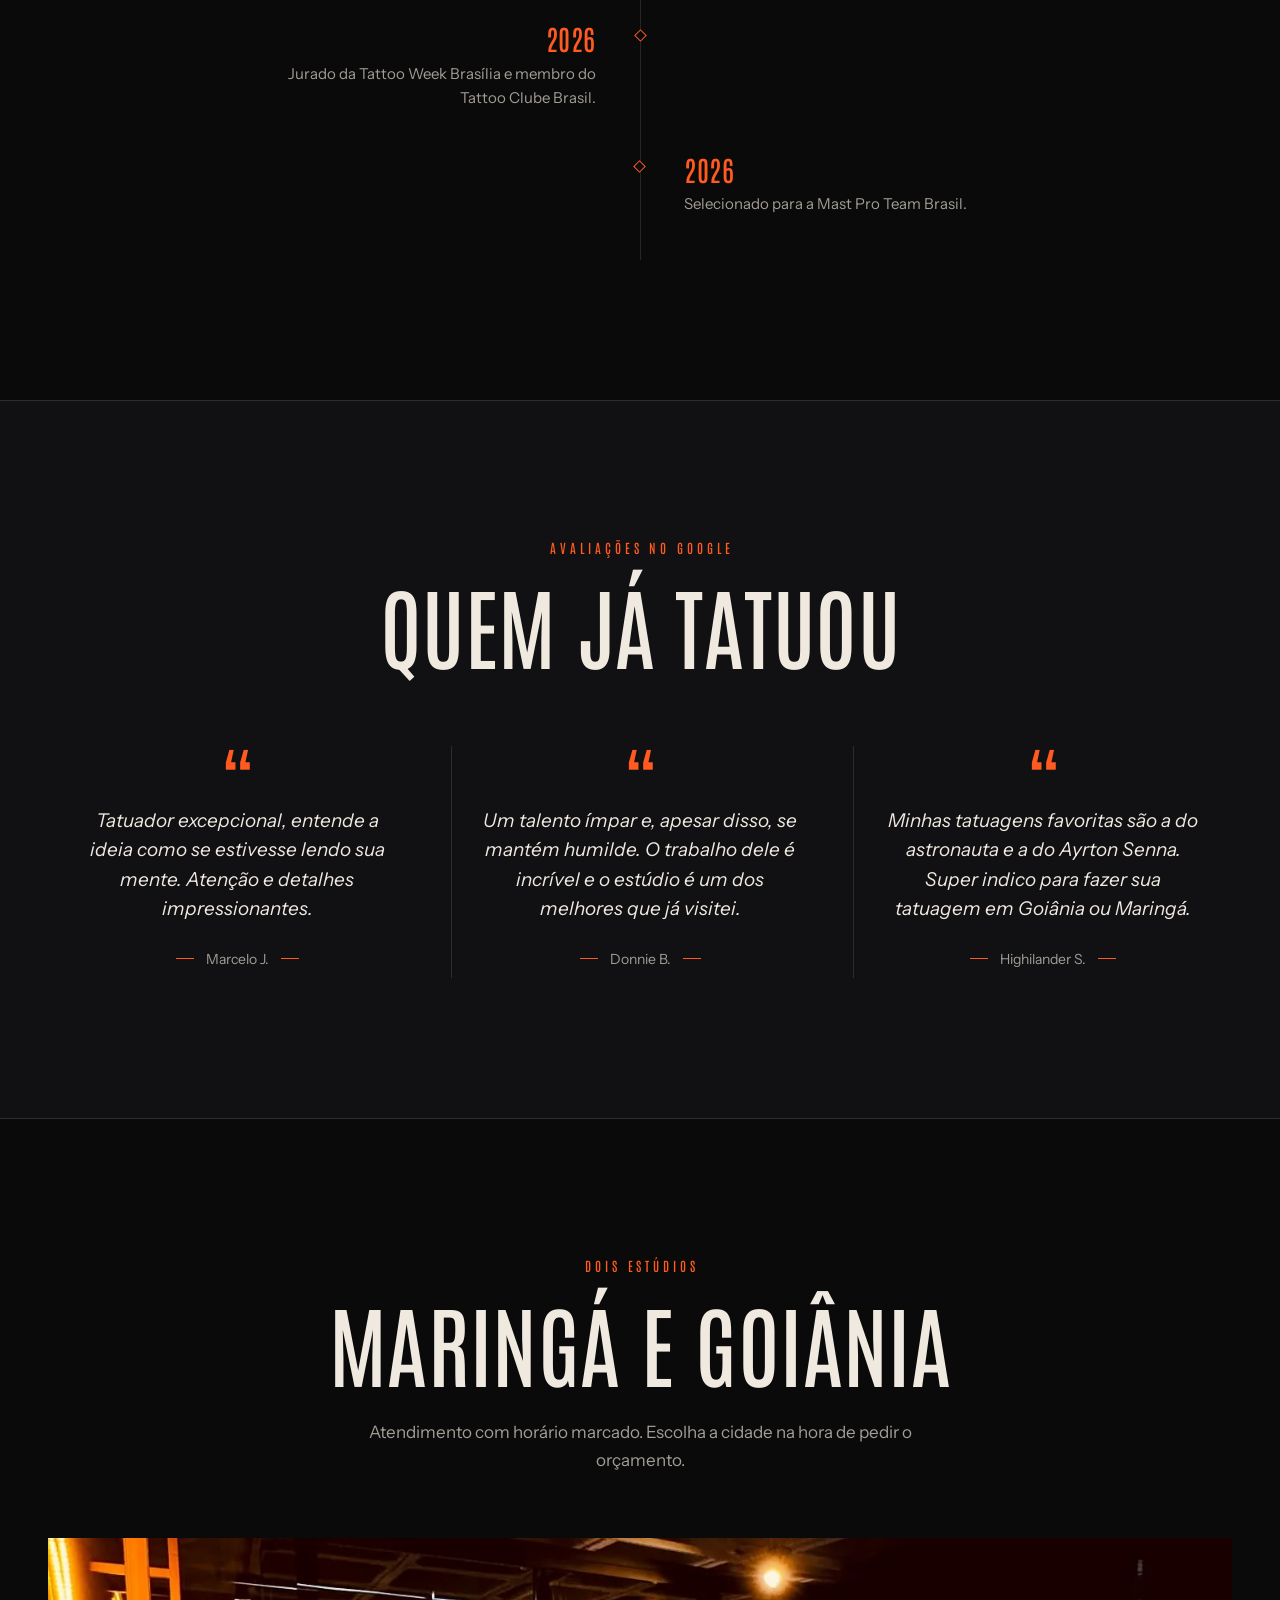
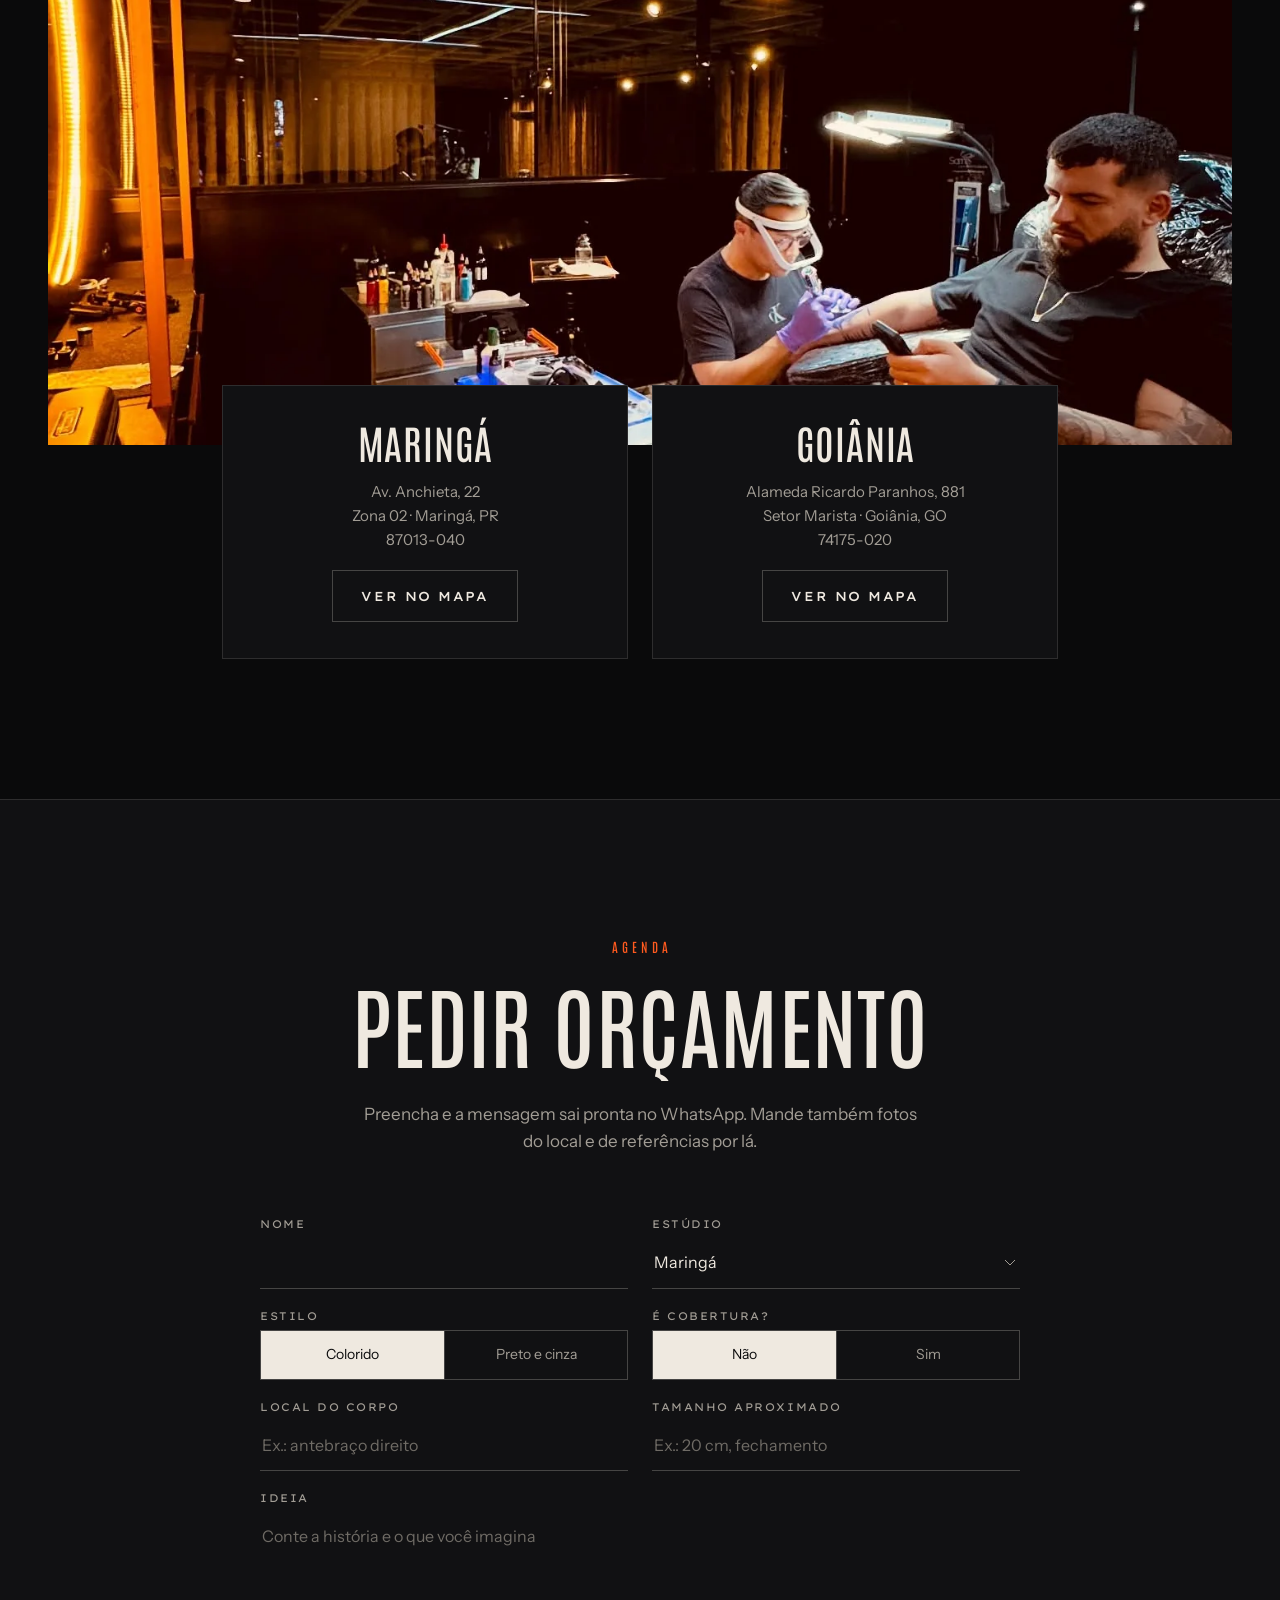
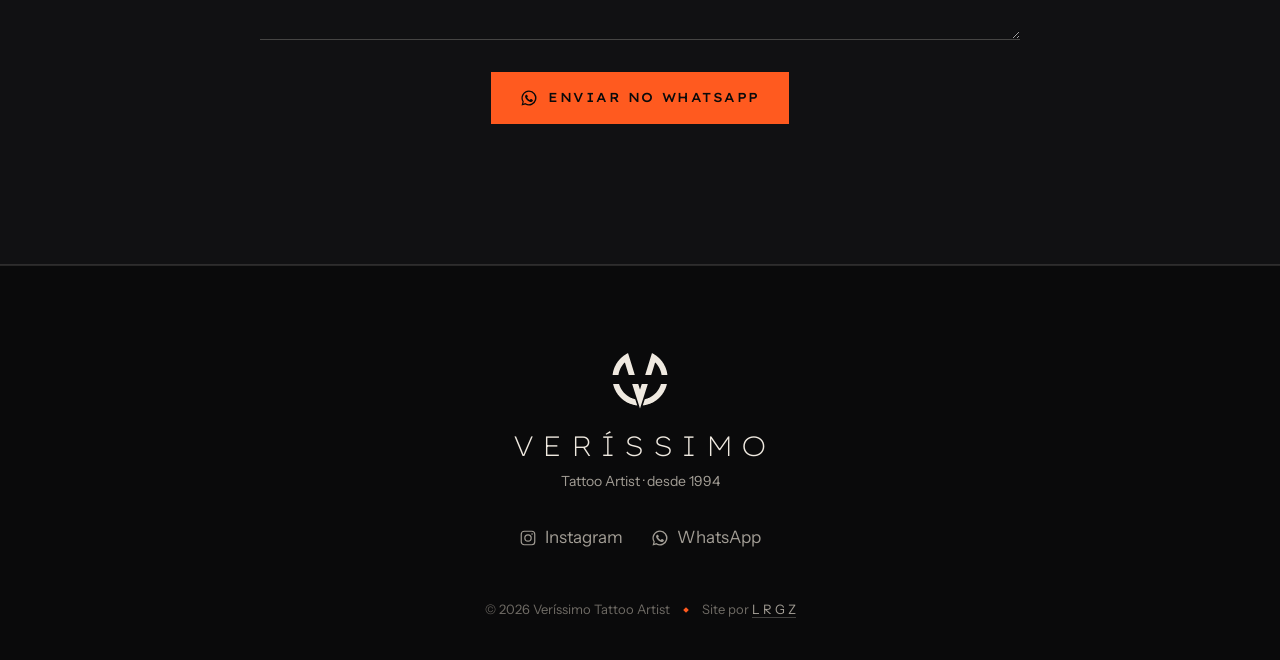
==== commit b79ba1c8: "Hero galeria: quadro central alterna coberturas e os posts mais virais (Ayrton Senna, músico) Co-Aut" ====
--- a/index.html
+++ b/index.html
@@ -59,7 +59,7 @@
 
 <section class="gal" id="inicio">
   <div class="gal-cena" role="img" aria-label="Obras de Veríssimo em quadros sobre o chão do ateliê; em cada quadro uma tatuagem dá lugar à seguinte, e no quadro do centro coberturas reais: a tatuagem antiga some sob o trabalho novo">
-    <img class="g-poster" src="assets/video/galeria.jpg?v=3" alt="" width="1080" height="1350">
+    <img class="g-poster" src="assets/video/galeria.jpg?v=4" alt="" width="1080" height="1350">
     <video class="g-video" muted playsinline preload="none" aria-hidden="true"></video>
     <canvas class="g-gl" aria-hidden="true"></canvas>
   </div>
@@ -228,7 +228,7 @@
 </div>
 
 <script src="assets/js/dados.js?v=5"></script>
-<script src="assets/js/galeria.js?v=3"></script>
-<script src="assets/js/site.js?v=13"></script>
+<script src="assets/js/galeria.js?v=4"></script>
+<script src="assets/js/site.js?v=14"></script>
 </body>
 </html>
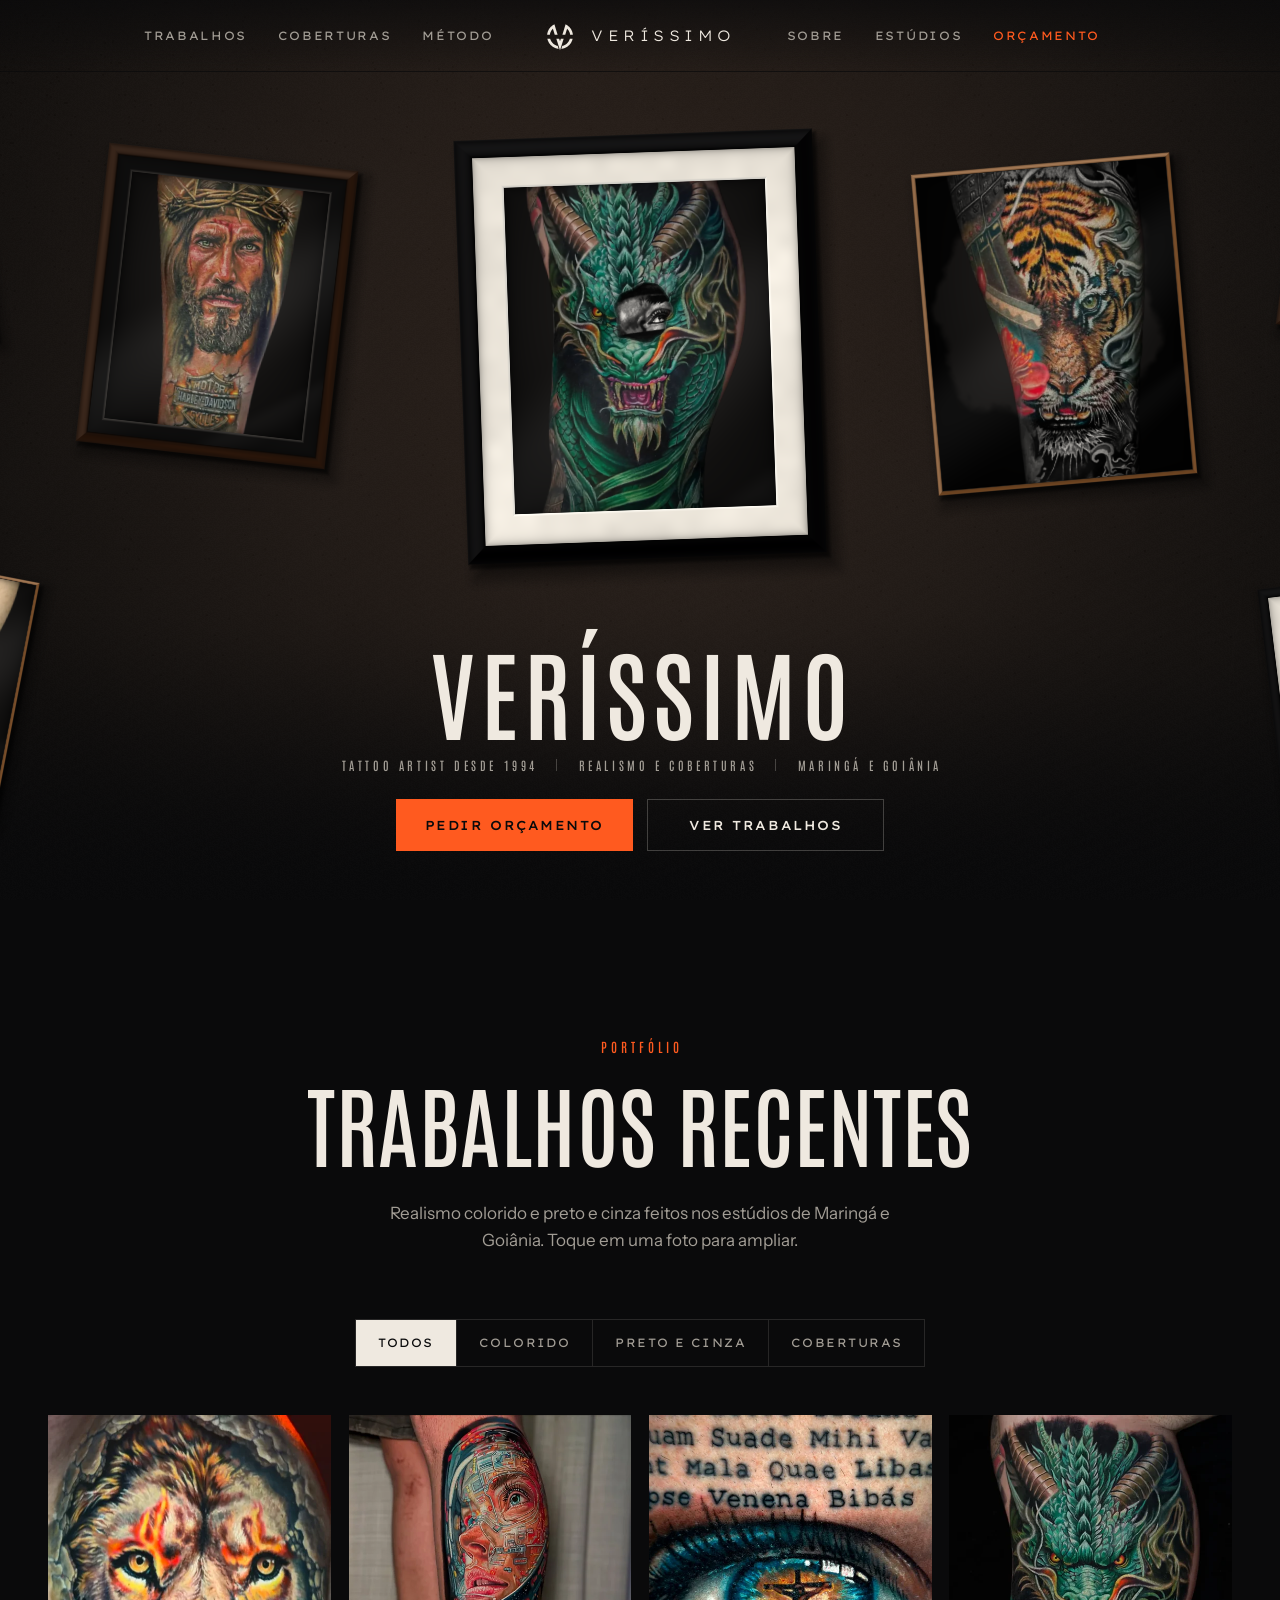
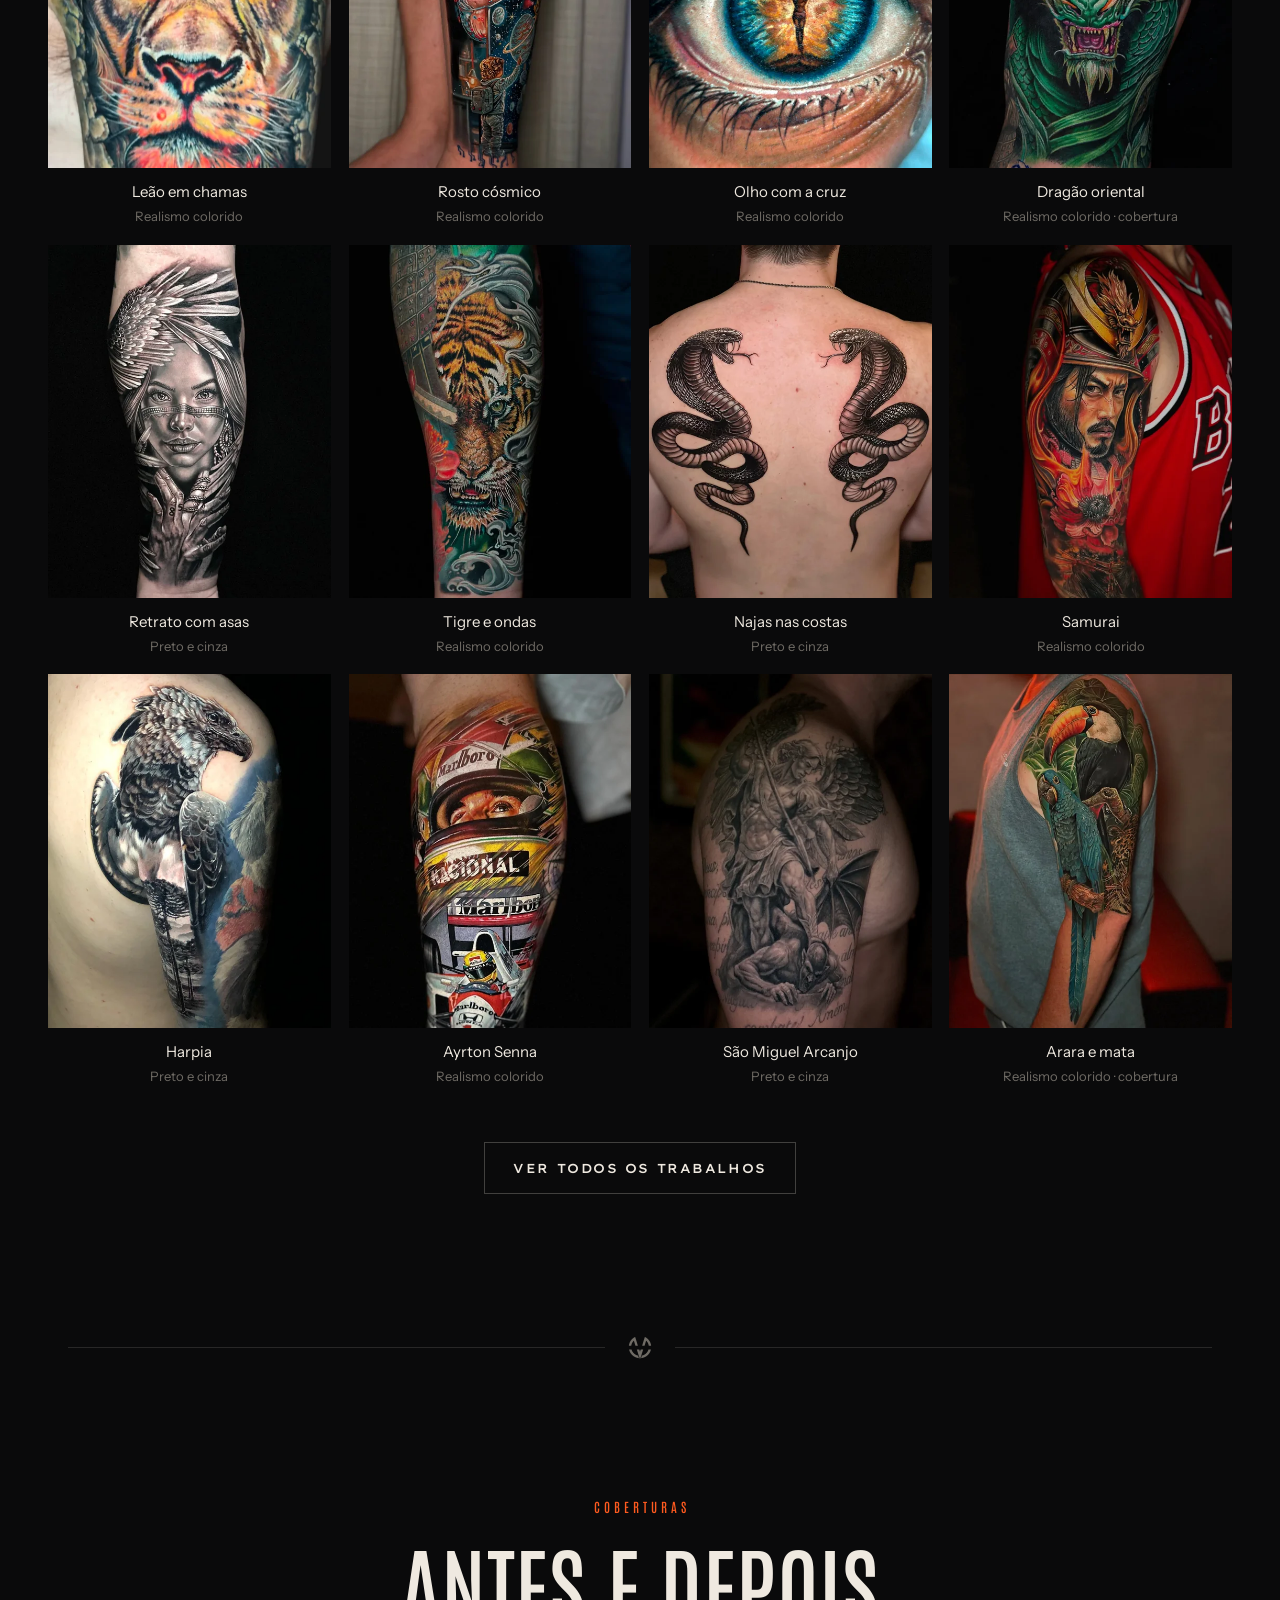
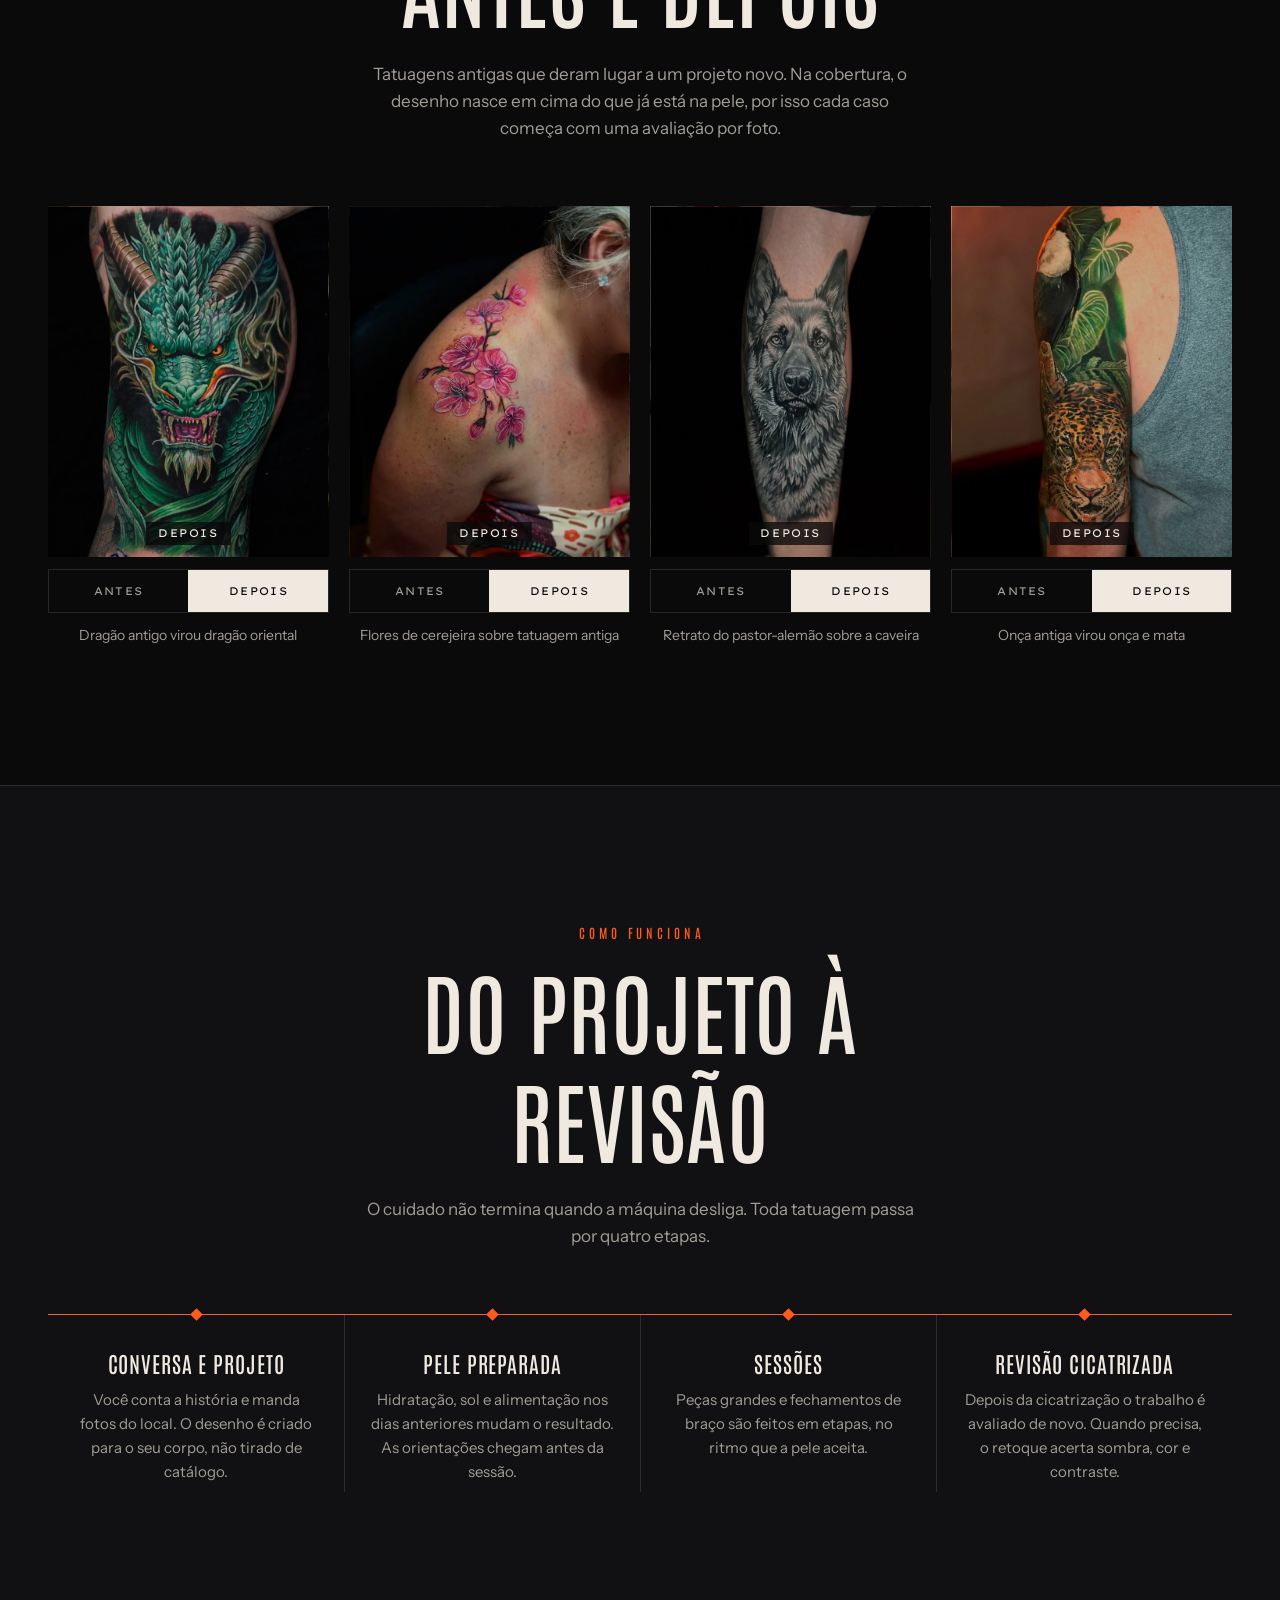
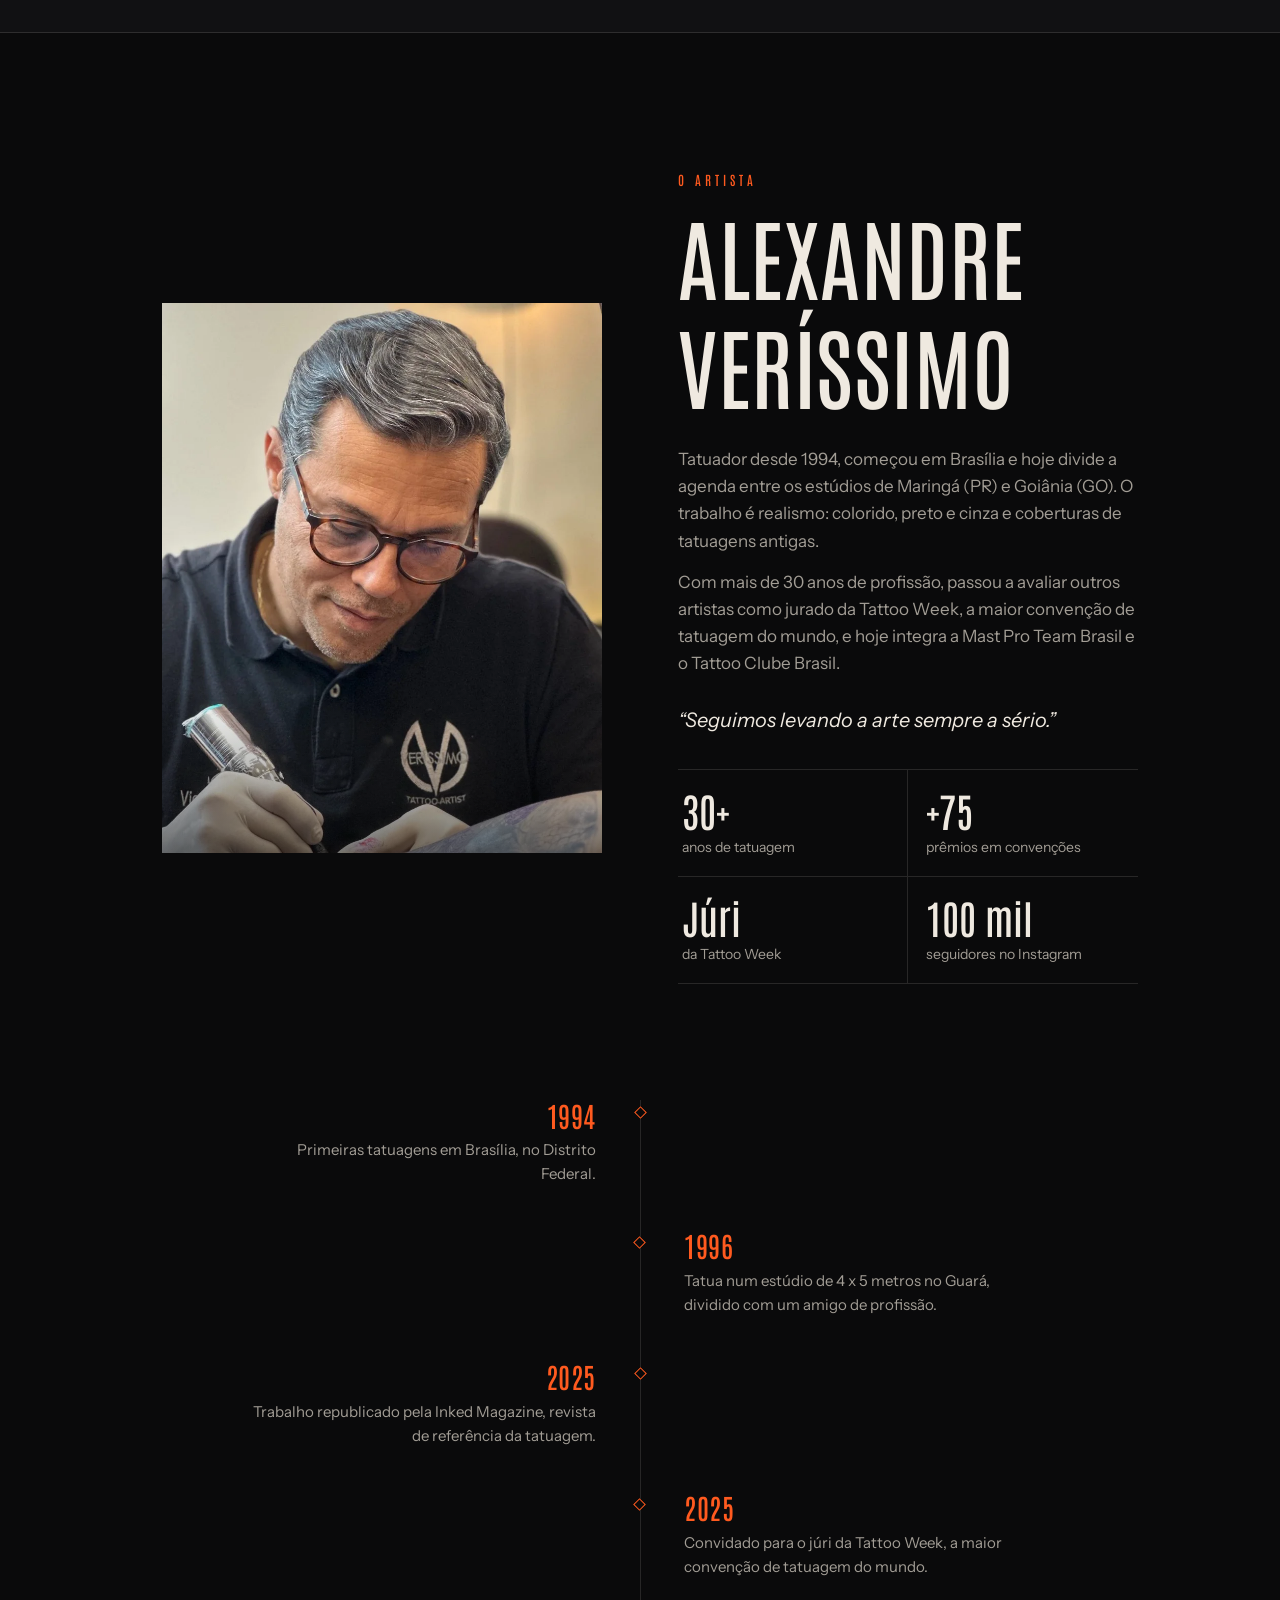
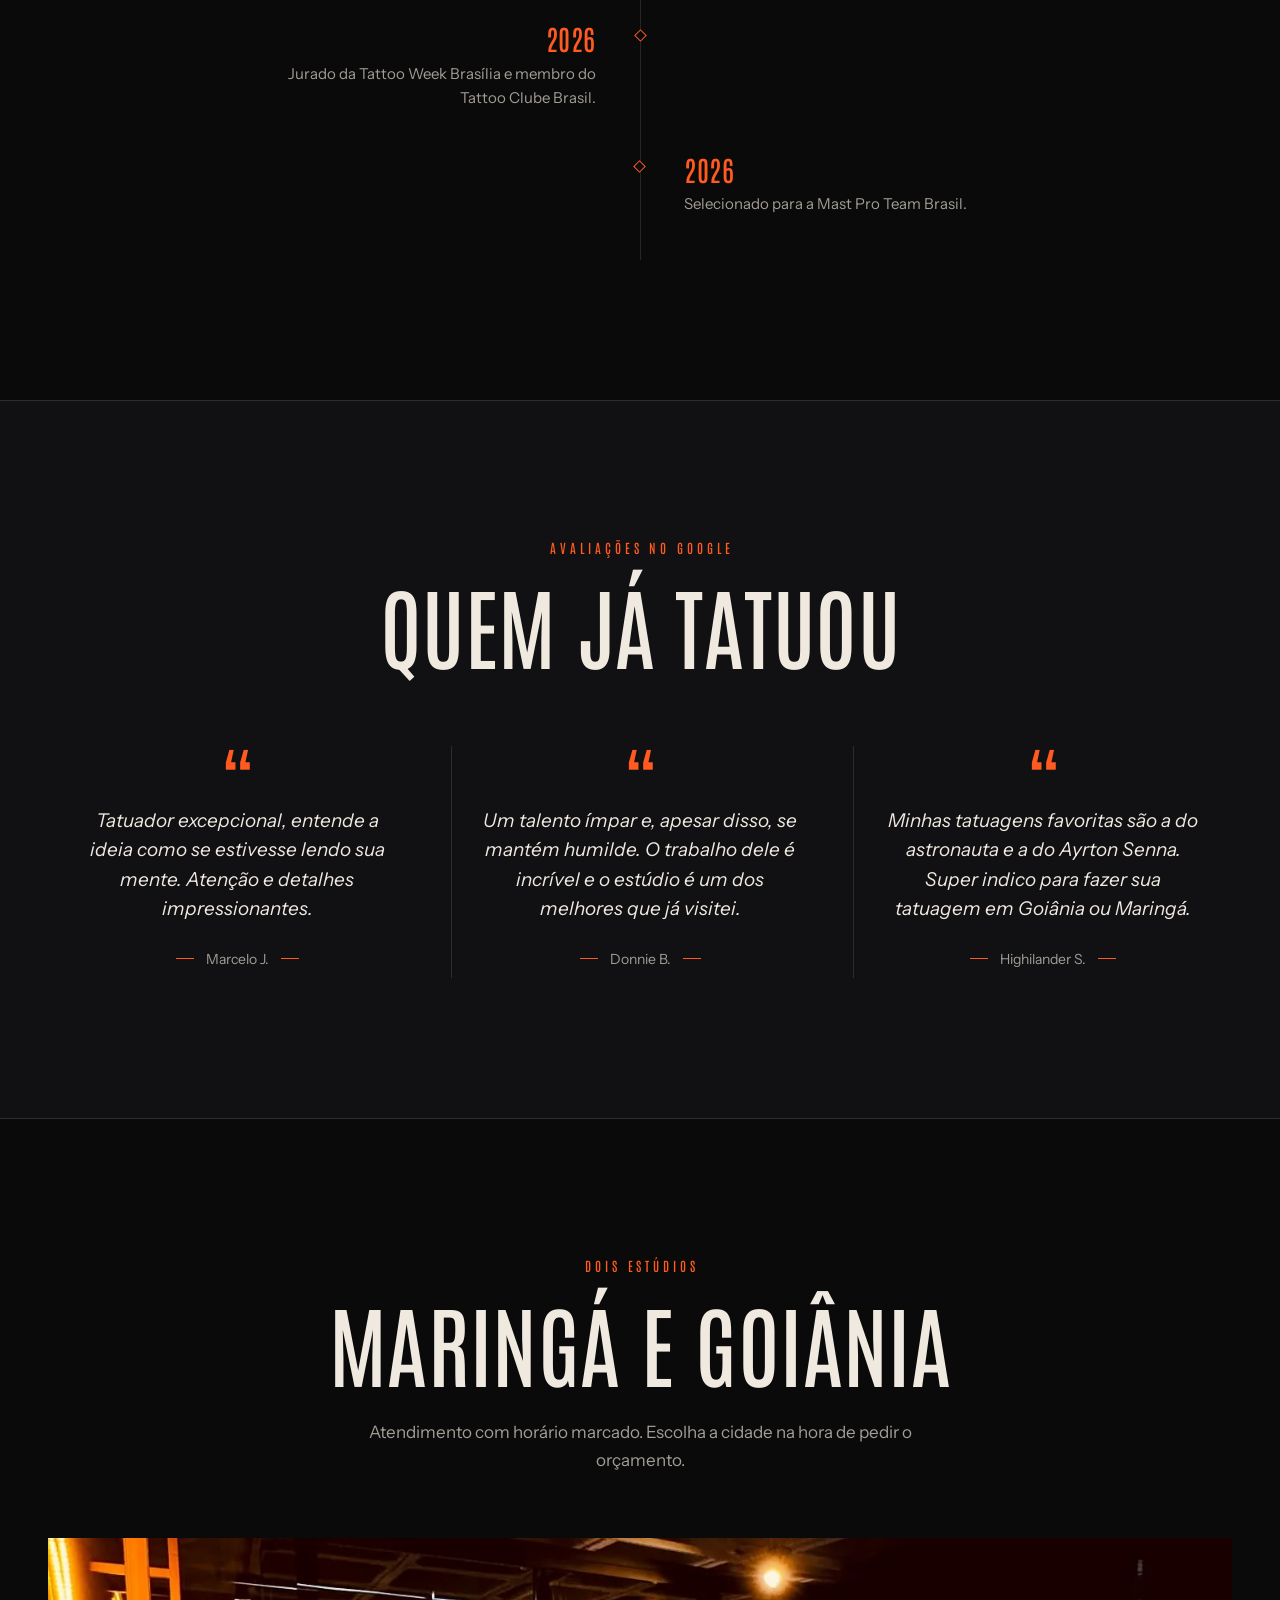
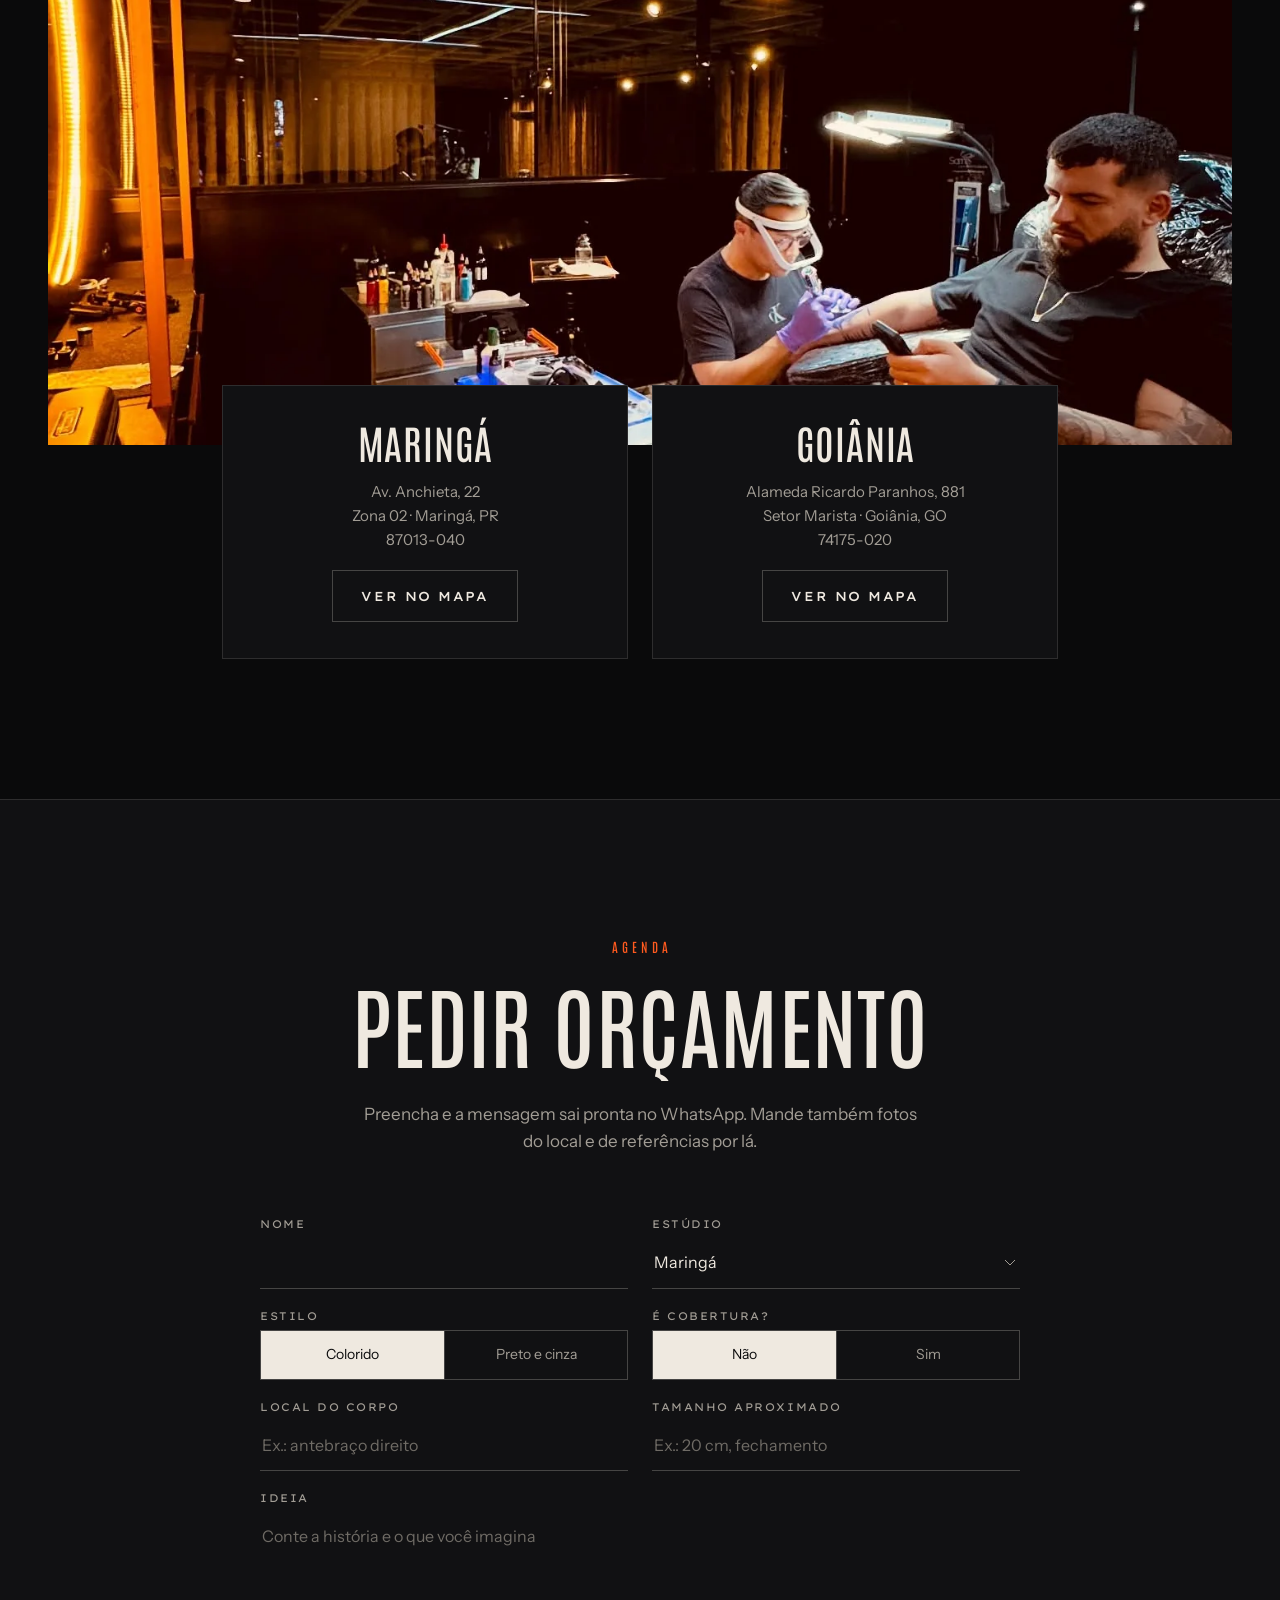
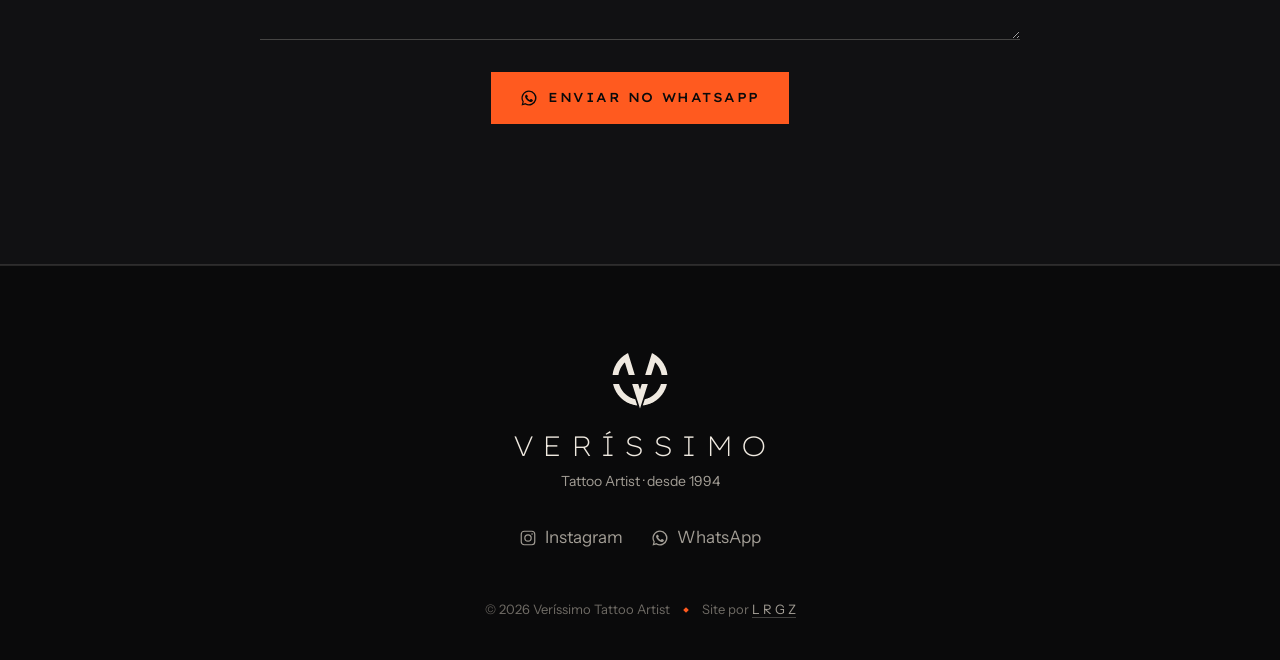
==== commit 87580d8e: "Prévia do link: cena da galeria em 1200x630 com o nome Co-Authored-By: Claude Opus 5.5 <noreply@anth" ====
--- a/index.html
+++ b/index.html
@@ -13,8 +13,12 @@
 <link rel="manifest" href="site.webmanifest">
 <meta property="og:type" content="website">
 <meta property="og:title" content="Veríssimo Tattoo Artist">
-<meta property="og:description" content="Realismo colorido, preto e cinza e coberturas. Maringá e Goiânia.">
-<meta property="og:image" content="https://azeugral.github.io/verissimo-tattoo/assets/img/capa.jpg">
+<meta property="og:description" content="Realismo e coberturas desde 1994. Estúdios em Maringá e Goiânia.">
+<meta property="og:image" content="https://azeugral.github.io/verissimo-tattoo/assets/img/og.jpg?v=1">
+<meta property="og:image:width" content="1200">
+<meta property="og:image:height" content="630">
+<meta property="og:image:alt" content="Obras de Veríssimo em quadros sobre o chão do ateliê">
+<meta name="twitter:card" content="summary_large_image">
 <meta property="og:url" content="https://azeugral.github.io/verissimo-tattoo/">
 <link rel="preload" href="assets/fonts/antonio.woff2?v=2" as="font" type="font/woff2" crossorigin>
 <link rel="preload" href="assets/fonts/lexend-exa.woff2" as="font" type="font/woff2" crossorigin>
